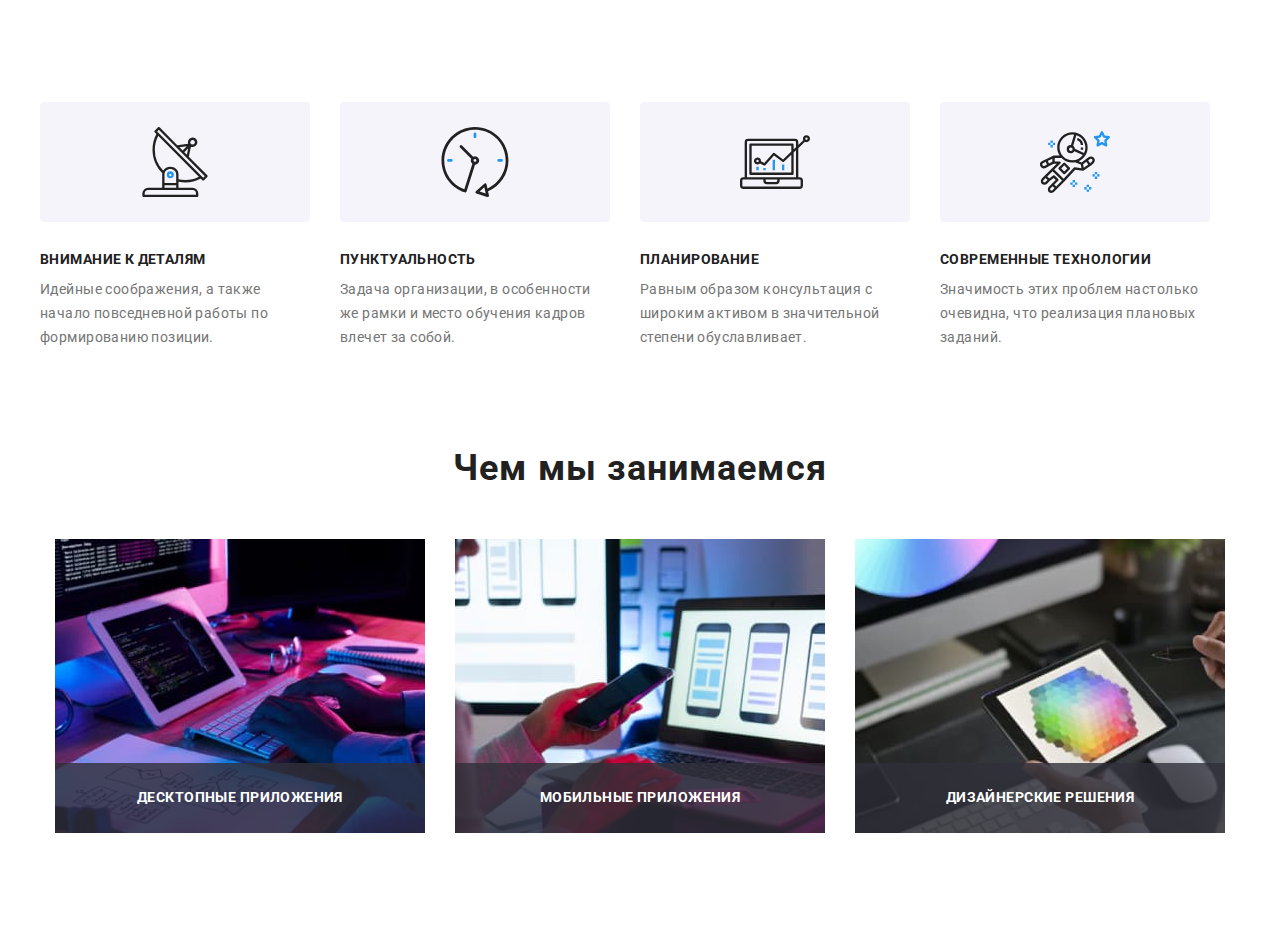
==== index.html @ d14a1326 "Section Products done" ====
<!DOCTYPE html>
<html lang="ru">
  <head>
    <meta charset="UTF-8" />
    <meta http-equiv="X-UA-Compatible" content="IE=edge" />
    <meta name="viewport" content="width=device-width, initial-scale=1.0" />
    <title>Студия</title>
    <link rel="preconnect" href="https://fonts.googleapis.com" />
    <link rel="preconnect" href="https://fonts.gstatic.com" crossorigin />
    <link
      href="https://fonts.googleapis.com/css2?family=Raleway:wght@700&family=Roboto:wght@400;500;700;900&display=swap"
      rel="stylesheet"
    />
    <link
      rel="stylesheet"
      href="https://cdnjs.cloudflare.com/ajax/libs/modern-normalize/1.1.0/modern-normalize.min.css"
      integrity="sha512-wpPYUAdjBVSE4KJnH1VR1HeZfpl1ub8YT/NKx4PuQ5NmX2tKuGu6U/JRp5y+Y8XG2tV+wKQpNHVUX03MfMFn9Q=="
      crossorigin="anonymous"
      referrerpolicy="no-referrer"
    />
    <link rel="stylesheet" href="./css/main.min.css" />
  </head>

  <body>
    <!-- Хедер -->

    <!-- <header class="header">
      <div class="header__container container">
        <a class="header__logo logo logo--black" href="./index.html" lang="en"
          ><span class="logo__span">Web</span>Studio</a
        >
        <nav class="nav">
          <ul class="nav__list">
            <li class="nav__item">
              <a class="nav__link nav__link--current" href="./index.html">Студия</a>
            </li>
            <li class="nav__item">
              <a class="nav__link" href="./portfolio.html">Портфолио</a>
            </li>
            <li class="nav__item">
              <a class="nav__link" href="">Контакты</a>
            </li>
          </ul>
        </nav>
        <ul class="header__contacts contacts">
          <li class="contacts__item">
            <a class="contacts__link" href="mailto:info@devstudio.com">
              <svg class="contacts__icon" width="16px" height="12px">
                <use href="./images/symbol-defs.svg#icon-envelope"></use>
              </svg>
              info@devstudio.com
            </a>
          </li>
          <li class="contacts__item">
            <a class="contacts__link" href="tel:+380961111111">
              <svg class="contacts__icon" width="10px" height="16px">
                <use href="./images/symbol-defs.svg#icon-smartphone"></use>
              </svg>
              +38 096 111 11 11
            </a>
          </li>
        </ul>
      </div>
    </header> -->

    <!-- Осноная часть страницы -->
    <main>
      <!-- Блок герой -->
      <!-- <section class="hero">
        <h1 class="hero__tittle">Эффективные решения для вашего бизнеса</h1>
        <button class="hero__button button" type="button" data-modal-open>Заказать услугу</button>
      </section> -->

      <!-- Блок особенности -->
      <section class="features">
        <ul class="features__container container">
          <li class="features__card">
            <div class="features__logo">
              <svg class="futures__icon" width="70px" height="70px">
                <use href="./images/symbol-defs.svg#icon-antenna"></use>
              </svg>
            </div>
            <h3 class="features__name">Внимание к деталям</h3>
            <p class="features__text">
              Идейные соображения, а также начало повседневной работы по формированию позиции.
            </p>
          </li>
          <li class="features__card">
            <div class="features__logo">
              <svg width="70px" height="70px">
                <use href="./images/symbol-defs.svg#icon-clock"></use>
              </svg>
            </div>
            <h3 class="features__name">Пунктуальность</h3>
            <p class="features__text">
              Задача организации, в особенности же рамки и место обучения кадров влечет за собой.
            </p>
          </li>
          <li class="features__card">
            <div class="features__logo">
              <svg width="70px" height="70px">
                <use href="./images/symbol-defs.svg#icon-diagram"></use>
              </svg>
            </div>
            <h3 class="features__name">Планирование</h3>
            <p class="features__text">
              Равным образом консультация с широким активом в значительной степени обуславливает.
            </p>
          </li>
          <li class="features__card">
            <div class="features__logo">
              <svg width="70px" height="70px">
                <use href="./images/symbol-defs.svg#icon-astronaut"></use>
              </svg>
            </div>
            <h3 class="features__name">Современные технологии</h3>
            <p class="features__text">
              Значимость этих проблем настолько очевидна, что реализация плановых заданий.
            </p>
          </li>
        </ul>
      </section>

      <!-- Блок Чем мы занимаемся-->
      <section class="products">
        <div class="container">
          <h2 class="products__tittle tittle">Чем мы занимаемся</h2>
          <ul class="products__cardSet cardSet">
            <li class="products__item">
              <a class="products__link" href="">
                <picture>
                  <source
                    srcset="
                      ./images/./studio/products/products-1.jpg     1x,
                      ./images/./studio/products/products-1@2x.jpeg 2x
                    "
                    sizes="img/jpeg"
                  />
                  <source
                    srcset="
                      ./images/./studio/products/products-1.webp    1x,
                      ./images/./studio/products/products-1@2x.webp 2x
                    "
                    sizes="img/webp"
                  />
                  <img
                    class="products__img"
                    src="./images/./studio/products/products-1.jpg"
                    alt="Человек набирает текст на клавиатуре"
                    width="370"
                    height="294"
                  />
                </picture>
              </a>
              <div class="products__thumb">
                <p class="products__discription">Десктопные приложения</p>
              </div>
            </li>
            <li class="products__item">
              <a class="products__link" href="">
                <picture>
                  <source
                    srcset="
                      ./images/./studio/products/products-2.jpg     1x,
                      ./images/./studio/products/products-2@2x.jpeg 2x
                    "
                    sizes="img/jpeg"
                  />
                  <source
                    srcset="
                      ./images/./studio/products/products-2.webp    1x,
                      ./images/./studio/products/products-2@2x.webp 2x
                    "
                    sizes="img/webp"
                  />
                  <img
                    class="products__img"
                    src="./images/./studio/products/products-2.jpg"
                    alt="Человек сравнивает свой телефон с изображением на ноутбуке"
                    width="370"
                    height="294"
                  />
                </picture>
              </a>
              <div class="products__thumb">
                <p class="products__discription">Мобильные приложения</p>
              </div>
            </li>
            <li class="products__item">
              <a class="products__link" href="">
                <picture>
                  <source
                    srcset="
                      ./images/./studio/products/products-3.jpg     1x,
                      ./images/./studio/products/products-3@2x.jpeg 2x
                    "
                    sizes="img/jpeg"
                  />
                  <source
                    srcset="
                      ./images/./studio/products/products-3.webp    1x,
                      ./images/./studio/products/products-3@2x.webp 2x
                    "
                    sizes="img/webp"
                  />
                  <img
                    class="products__img"
                    src="./images/./studio/products/products-3.jpg"
                    alt="Человек рисует на планшете"
                    width="370"
                    height="294"
                  />
                </picture>
              </a>
              <div class="products__thumb">
                <p class="products__discription">Дизайнерские решения</p>
              </div>
            </li>
          </ul>
        </div>
      </section>

      <!-- Блок Наша команда -->
      <!-- <section class="team">
        <div class="container">
          <h2 class="team__tittle tittle">Наша команда</h2>
          <ul class="team__cardSet cardSet">
            <li class="team__card">
              <img
                class="team__img"
                src="./images/./studio/our-team/our-team-1.jpg"
                alt="Мужчина в очках и бордовой рубашке"
                width="270"
                height="260"
              />
              <h3 class="team__name">Игорь Демьяненко</h3>
              <p class="team__position" lang="en">Product Designer</p>
              <ul class="team__socialMedia socialMedia">
                <li class="socialMedia__item">
                  <a
                    class="socialMedia__link socialMedia__link--white"
                    href=""
                    target="_blank"
                    rel="noopener noreferrer"
                    aria-label="inatgram"
                  >
                    <svg class="socialMedia__icon" width="20px" height="20px">
                      <use href="./images/symbol-defs.svg#icon-instagram"></use>
                    </svg>
                  </a>
                </li>
                <li>
                  <a
                    class="socialMedia__link socialMedia__link--white"
                    href=""
                    target="_blank"
                    rel="noopener noreferrer"
                    aria-label="twitter"
                  >
                    <svg class="socialMedia__icon" width="20px" height="20px">
                      <use href="./images/symbol-defs.svg#icon-twitter"></use>
                    </svg>
                  </a>
                </li>
                <li>
                  <a
                    class="socialMedia__link socialMedia__link--white"
                    href=""
                    target="_blank"
                    rel="noopener noreferrer"
                    aria-label="facebook"
                  >
                    <svg class="socialMedia__icon" width="20px" height="20px">
                      <use href="./images/symbol-defs.svg#icon-facebook"></use>
                    </svg>
                  </a>
                </li>
                <li>
                  <a
                    class="socialMedia__link socialMedia__link--white"
                    href=""
                    target="_blank"
                    rel="noopener noreferrer"
                    aria-label="linkedin"
                  >
                    <svg class="socialMedia__icon" width="20px" height="20px">
                      <use href="./images/symbol-defs.svg#icon-linkedin"></use>
                    </svg>
                  </a>
                </li>
              </ul>
            </li>
            <li class="team__card">
              <img
                class="team__img"
                src="./images/./studio/our-team/our-team-2.jpg"
                alt="Девушка в очках и черном пиджаке"
                width="270"
                height="260"
              />
              <h3 class="team__name">Ольга Репина</h3>
              <p class="team__position" lang="en">Frontend Developer</p>
              <ul class="team__socialMedia socialMedia">
                <li>
                  <a
                    class="socialMedia__link socialMedia__link--white"
                    href=""
                    target="_blank"
                    rel="noopener noreferrer"
                    aria-label="inatgram"
                  >
                    <svg class="socialMedia__icon" width="20px" height="20px">
                      <use href="./images/symbol-defs.svg#icon-instagram"></use>
                    </svg>
                  </a>
                </li>
                <li>
                  <a
                    class="socialMedia__link socialMedia__link--white"
                    href=""
                    target="_blank"
                    rel="noopener noreferrer"
                    aria-label="twitter"
                  >
                    <svg class="socialMedia__icon" width="20px" height="20px">
                      <use href="./images/symbol-defs.svg#icon-twitter"></use>
                    </svg>
                  </a>
                </li>
                <li>
                  <a
                    class="socialMedia__link socialMedia__link--white"
                    href=""
                    target="_blank"
                    rel="noopener noreferrer"
                    aria-label="facebook"
                  >
                    <svg class="socialMedia__icon" width="20px" height="20px">
                      <use href="./images/symbol-defs.svg#icon-facebook"></use>
                    </svg>
                  </a>
                </li>
                <li>
                  <a
                    class="socialMedia__link socialMedia__link--white"
                    href=""
                    target="_blank"
                    rel="noopener noreferrer"
                    aria-label="linkedin"
                  >
                    <svg class="socialMedia__icon" width="20px" height="20px">
                      <use href="./images/symbol-defs.svg#icon-linkedin"></use>
                    </svg>
                  </a>
                </li>
              </ul>
            </li>
            <li class="team__card">
              <img
                class="team__img"
                src="./images/./studio/our-team/our-team-3.jpg"
                alt="Мужчина в голубой рубашке"
                width="270"
                height="260"
              />
              <h3 class="team__name">Николай Тарасов</h3>
              <p class="team__position" lang="en">Marketing</p>
              <ul class="team__socialMedia socialMedia">
                <li>
                  <a
                    class="socialMedia__link socialMedia__link--white"
                    href=""
                    target="_blank"
                    rel="noopener noreferrer"
                    aria-label="inatgram"
                  >
                    <svg class="socialMedia__icon" width="20px" height="20px">
                      <use href="./images/symbol-defs.svg#icon-instagram"></use>
                    </svg>
                  </a>
                </li>
                <li>
                  <a
                    class="socialMedia__link socialMedia__link--white"
                    href=""
                    target="_blank"
                    rel="noopener noreferrer"
                    aria-label="twitter"
                  >
                    <svg class="socialMedia__icon" width="20px" height="20px">
                      <use href="./images/symbol-defs.svg#icon-twitter"></use>
                    </svg>
                  </a>
                </li>
                <li>
                  <a
                    class="socialMedia__link socialMedia__link--white"
                    href=""
                    target="_blank"
                    rel="noopener noreferrer"
                    aria-label="facebook"
                  >
                    <svg class="socialMedia__icon" width="20px" height="20px">
                      <use href="./images/symbol-defs.svg#icon-facebook"></use>
                    </svg>
                  </a>
                </li>
                <li>
                  <a
                    class="socialMedia__link socialMedia__link--white"
                    href=""
                    target="_blank"
                    rel="noopener noreferrer"
                    aria-label="linkedin"
                  >
                    <svg class="socialMedia__icon" width="20px" height="20px">
                      <use href="./images/symbol-defs.svg#icon-linkedin"></use>
                    </svg>
                  </a>
                </li>
              </ul>
            </li>
            <li class="team__card">
              <img
                class="team__img"
                src="./images/./studio/our-team/our-team-4.jpg"
                alt="Мужчина в очках и чёрной футболке"
                width="270"
                height="260"
              />
              <h3 class="team__name">Михаил Ермаков</h3>
              <p class="team__position" lang="en">UI Designer</p>
              <ul class="team__socialMedia socialMedia">
                <li>
                  <a
                    class="socialMedia__link socialMedia__link--white"
                    href=""
                    target="_blank"
                    rel="noopener noreferrer"
                    aria-label="inatgram"
                  >
                    <svg class="socialMedia__icon" width="20px" height="20px">
                      <use href="./images/symbol-defs.svg#icon-instagram"></use>
                    </svg>
                  </a>
                </li>
                <li>
                  <a
                    class="socialMedia__link socialMedia__link--white"
                    href=""
                    target="_blank"
                    rel="noopener noreferrer"
                    aria-label="twitter"
                  >
                    <svg class="socialMedia__icon" width="20px" height="20px">
                      <use href="./images/symbol-defs.svg#icon-twitter"></use>
                    </svg>
                  </a>
                </li>
                <li>
                  <a
                    class="socialMedia__link socialMedia__link--white"
                    href=""
                    target="_blank"
                    rel="noopener noreferrer"
                    aria-label="facebook"
                  >
                    <svg class="socialMedia__icon" width="20px" height="20px">
                      <use href="./images/symbol-defs.svg#icon-facebook"></use>
                    </svg>
                  </a>
                </li>
                <li>
                  <a
                    class="socialMedia__link socialMedia__link--white"
                    href=""
                    target="_blank"
                    rel="noopener noreferrer"
                    aria-label="linkedin"
                  >
                    <svg class="socialMedia__icon" width="20px" height="20px">
                      <use href="./images/symbol-defs.svg#icon-linkedin"></use>
                    </svg>
                  </a>
                </li>
              </ul>
            </li>
          </ul>
        </div>
      </section> -->

      <!--Блок Клиенты -->

      <!-- <section class="clients">
        <div class="container">
          <h2 class="clients__tittle tittle">Постоянные клиенты</h2>
          <ul class="clients__cardSet cardSet">
            <li class="clients__item">
              <a
                class="clients__link"
                href=""
                target="_blank"
                rel="noopener noreferrer"
                aria-label="Ya & go company"
              >
                <svg class="clients__icon" width="106px" height="60px">
                  <use href="./images/symbol-defs.svg#icon-client-1"></use>
                </svg>
              </a>
            </li>
            <li>
              <a
                class="clients__link"
                href=""
                target="_blank"
                rel="noopener noreferrer"
                aria-label="Taoline here company"
              >
                <svg class="clients__icon" width="106px" height="60px">
                  <use href="./images/symbol-defs.svg#icon-client-2"></use>
                </svg>
              </a>
            </li>
            <li>
              <a
                class="clients__link"
                href=""
                target="_blank"
                rel="noopener noreferrer"
                aria-label="Company"
              >
                <svg class="clients__icon" width="106px" height="60px">
                  <use href="./images/symbol-defs.svg#icon-client-3"></use>
                </svg>
              </a>
            </li>
            <li>
              <a
                class="clients__link"
                href=""
                target="_blank"
                rel="noopener noreferrer"
                aria-label="Foster Peters company"
              >
                <svg class="clients__icon" width="106px" height="60px">
                  <use href="./images/symbol-defs.svg#icon-client-4"></use>
                </svg>
              </a>
            </li>
            <li>
              <a
                class="clients__link"
                href=""
                target="_blank"
                rel="noopener noreferrer"
                aria-label="Brand"
              >
                <svg class="clients__icon" width="106px" height="60px">
                  <use href="./images/symbol-defs.svg#icon-client-5"></use>
                </svg>
              </a>
            </li>
            <li>
              <a
                class="clients__link"
                href=""
                target="_blank"
                rel="noopener noreferrer"
                aria-label="Tag line company"
              >
                <svg class="clients__icon" width="106px" height="60px">
                  <use href="./images/symbol-defs.svg#icon-client-6"></use>
                </svg>
              </a>
            </li>
          </ul>
        </div>
      </section> -->
    </main>

    <!-- Футер -->
    <!-- <footer class="footer">
      <div class="footer__container container">
        <div class="footer__main">
          <a class="footer__logo logo logo--white" href="./index.html" lang="en"
            ><span class="logo__span">Web</span>Studio</a
          >
          <address class="footer__address">г. Киев, пр-т Леси Украинки, 26</address>
          <ul class="footer__list">
            <li class="footer__item">
              <a class="footer__contact" href="mailto:info@devstudio.com">info@devstudio.com</a>
            </li>
            <li class="footer__item">
              <a class="footer__contact" href="tel:+380961111111">+38 096 111 11 11</a>
            </li>
          </ul>
        </div>
        <div class="connect">
          <strong class="connect__tittle">присоединяйтесь</strong>
          <ul class="connect__socialMedia socialMedia">
            <li class="socialMedia__item">
              <a
                class="socialMedia__link socialMedia__link--dark"
                href=""
                target="_blank"
                rel="noopener noreferrer"
                aria-label="inatgram"
              >
                <svg class="socialMedia__icon" width="20px" height="20px">
                  <use href="./images/symbol-defs.svg#icon-instagram"></use>
                </svg>
              </a>
            </li>
            <li class="socialMedia__item">
              <a
                class="socialMedia__link socialMedia__link--dark"
                href=""
                target="_blank"
                rel="noopener noreferrer"
                aria-label="twitter"
              >
                <svg class="socialMedia__icon" width="20px" height="20px">
                  <use href="./images/symbol-defs.svg#icon-twitter"></use>
                </svg>
              </a>
            </li>
            <li class="socialMedia__item">
              <a
                class="socialMedia__link socialMedia__link--dark"
                href=""
                target="_blank"
                rel="noopener noreferrer"
                aria-label="facebook"
              >
                <svg class="socialMedia__icon" width="20px" height="20px">
                  <use href="./images/symbol-defs.svg#icon-facebook"></use>
                </svg>
              </a>
            </li>
            <li class="socialMedia__item">
              <a
                class="socialMedia__link socialMedia__link--dark"
                href=""
                target="_blank"
                rel="noopener noreferrer"
                aria-label="linkedin"
              >
                <svg class="socialMedia__icon" width="20px" height="20px">
                  <use href="./images/symbol-defs.svg#icon-linkedin"></use>
                </svg>
              </a>
            </li>
          </ul>
        </div>
        <div class="subscribe">
          <strong class="subscribe__tittle">Подпишитесь на рассылку</strong>
          <form class="subscribe__form" name="subscribe">
            <label class="subscribe__label">
              <input
                class="subscribe__field"
                type="email"
                name="email"
                placeholder="E-mail"
                autocomplete="on"
              />
            </label>
            <button class="subscribe__button button" type="submit">
              <span class="subscribe__text">Подписаться</span>
              <svg class="subscribe__icon" width="24" height="24">
                <use href="./images/symbol-defs.svg#icon-send"></use>
              </svg>
            </button>
          </form>
        </div>
      </div>
    </footer> -->

    <!-- Модальное окно -->

    <div class="backdrop backdrop--is-hidden" data-modal>
      <div class="backdrop__modal modal">
        <button class="modal__buttonClose" data-modal-close>
          <svg class="modal__icon" width="18px" height="18px">
            <use href="./images/symbol-defs.svg#icon-close"></use>
          </svg>
        </button>

        <strong class="modal__tittle">Оставьте свои данные, мы вам перезвоним</strong>
        <form class="modal__form form">
          <label class="form__label">
            <span class="form__name">Имя</span>
            <input class="form__field" type="text" name="user-name" />
            <svg class="form__icon" width="18" height="18">
              <use href="./images/symbol-defs.svg#icon-user-name"></use>
            </svg>
          </label>
          <label class="form__label">
            <span class="form__name">Телефон</span>
            <input class="form__field" type="tel" name="user-tel" />
            <svg class="form__icon" width="18" height="18">
              <use href="./images/symbol-defs.svg#icon-user-tel"></use>
            </svg>
          </label>
          <label class="form__label">
            <span class="form__name">Почта</span>
            <input class="form__field" type="email" name="user-email" />
            <svg class="form__icon" width="18" height="18">
              <use href="./images/symbol-defs.svg#icon-user-email"></use>
            </svg>
          </label>
          <label class="form__label">
            <span class="form__name">Комментарий</span>
            <textarea class="form__textarea" name="comments" placeholder="Введите текст"></textarea>
          </label>
          <label class="form__checkbox checkbox">
            <input class="checkbox__field" type="checkbox" name="terms-agreement" required />
            <span class="checkbox__custom">
              <svg class="checkbox__icon" width="11" height="11">
                <use href="./images/symbol-defs.svg#icon-checkbox"></use>
              </svg>
            </span>
            <span class="checkbox__name"
              >Соглашаюсь с рассылкой и принимаю
              <a class="checkbox__terms" href="">Условия договора</a>
            </span>
          </label>
          <button class="button button__submit" type="submit">Отправить</button>
        </form>
      </div>
    </div>

    <script src="./js/modal.js"></script>
  </body>
</html>
---- css/main.min.css ----
:root{--main-color: #212121;--text-color: #757575;--additional-color: #ffffff;--hoover-color: #2196f3;--hoover-color-main-button: #188ce8;--border-coloor: #ececec;--icon-color: #afb1b8;--main-background-color: #ffffff;--footer-background-color: #2f303a;--additional-background-color: #f5f4fa;--hero-background-color: #c4c4c4}body{font-family:roboto,sans-serif;font-style:normal;font-weight:700;color:var(--main-color);background-color:var(--main-background-color)}h1,h2,h3,p,ul,a,span,button{padding:0;margin:0;list-style-type:none}img{display:block;max-width:100%;height:auto}.container{width:100%;padding:0 15px;margin-left:auto;margin-right:auto}@media screen and (min-width: 480px){.container{max-width:480px}}@media screen and (min-width: 768px){.container{max-width:768px}}@media screen and (min-width: 1200px){.container{max-width:1200px}}.logo{font-family:Raleway;font-size:26px;line-height:1.19;letter-spacing:.03em;text-decoration:none}.logo__span{color:var(--hoover-color)}.logo--black{color:var(--main-color)}.logo--white{color:var(--additional-color)}.button{display:-webkit-box;display:-ms-flexbox;display:flex;-webkit-box-align:center;-ms-flex-align:center;align-items:center;-webkit-box-pack:center;-ms-flex-pack:center;justify-content:center;width:200px;height:50px;font-family:roboto,sans-serif;font-style:normal;font-weight:700;font-size:16px;line-height:1.88;letter-spacing:.06em;color:var(--additional-color);background-color:var(--hoover-color);border:0;border-radius:4px;cursor:pointer;-webkit-transition:background-color 250ms cubic-bezier(0.4, 0, 0.2, 1);transition:background-color 250ms cubic-bezier(0.4, 0, 0.2, 1)}.button:hover,.button:focus{background-color:var(--hoover-color-main-button)}.tittle{font-size:36px;line-height:1.17;letter-spacing:.03em;text-align:center}.cardSet{display:-webkit-box;display:-ms-flexbox;display:flex;-webkit-box-align:center;-ms-flex-align:center;align-items:center;-webkit-box-pack:center;-ms-flex-pack:center;justify-content:center;gap:30px}.socialMedia{display:-webkit-box;display:-ms-flexbox;display:flex;-webkit-box-align:center;-ms-flex-align:center;align-items:center;-webkit-box-pack:center;-ms-flex-pack:center;justify-content:center;gap:10px}.socialMedia__link{display:-webkit-box;display:-ms-flexbox;display:flex;-webkit-box-align:center;-ms-flex-align:center;align-items:center;-webkit-box-pack:center;-ms-flex-pack:center;justify-content:center;width:44px;height:44px;border-radius:50%;outline:rgba(0,0,0,0);outline:rgba(0,0,0,0);cursor:pointer;-webkit-transition:color 250ms cubic-bezier(0.4, 0, 0.2, 1),background-color 250ms cubic-bezier(0.4, 0, 0.2, 1);transition:color 250ms cubic-bezier(0.4, 0, 0.2, 1),background-color 250ms cubic-bezier(0.4, 0, 0.2, 1)}.socialMedia__icon{fill:currentColor}.socialMedia__link--white{color:var(--icon-color);background-color:var(--main-background-color)}.socialMedia__link--dark{color:var(--additional-color);background-color:rgba(255,255,255,.1)}.socialMedia__link:hover,.socialMedia__link:focus{color:var(--additional-color);background-color:var(--hoover-color)}.header{padding-top:24px;padding-bottom:25px;border-bottom:1px solid #ececec}.header__container{display:-webkit-box;display:-ms-flexbox;display:flex;-webkit-box-align:center;-ms-flex-align:center;align-items:center}.header__logo{margin-right:93px}.nav__list{display:-webkit-box;display:-ms-flexbox;display:flex;-webkit-box-align:center;-ms-flex-align:center;align-items:center;gap:50px;margin-right:305px;font-weight:500;font-size:14px}.nav__item{display:block;position:relative}.nav__link{padding:20px 0;line-height:1.14;letter-spacing:.02em;text-decoration:none;color:var(--main-color);-webkit-transition:color 250ms cubic-bezier(0.4, 0, 0.2, 1);transition:color 250ms cubic-bezier(0.4, 0, 0.2, 1)}.nav__link:hover,.nav__link:focus{color:var(--hoover-color)}.nav__link--current{padding-bottom:33px;color:var(--hoover-color)}.nav__link--current::after{content:"";display:block;width:100%;height:4px;background:var(--hoover-color);border-radius:2px;position:absolute;bottom:-33px}.header__contacts{display:-webkit-box;display:-ms-flexbox;display:flex;-webkit-box-align:center;-ms-flex-align:center;align-items:center;gap:30px}.contacts__link{display:-webkit-box;display:-ms-flexbox;display:flex;-webkit-box-align:center;-ms-flex-align:center;align-items:center;font-weight:500;font-size:14px;line-height:1.14;letter-spacing:.02em;text-decoration:none;color:var(--text-color);-webkit-transition:color 250ms cubic-bezier(0.4, 0, 0.2, 1);transition:color 250ms cubic-bezier(0.4, 0, 0.2, 1)}.contacts__link:hover,.contacts__link:focus{color:var(--hoover-color)}.contacts__icon{margin-right:10px;fill:currentColor}.hero{padding:200px 0;text-align:center;background-color:var(--hero-background-color);background-image:-webkit-gradient(linear, left top, left bottom, from(rgba(47, 48, 58, 0.4)), to(rgba(47, 48, 58, 0.4))),url(../images/studio/hero/hero.jpg);background-image:linear-gradient(rgba(47, 48, 58, 0.4), rgba(47, 48, 58, 0.4)),url(../images/studio/hero/hero.jpg);background-position:center;background-repeat:no-repeat}.hero__tittle{margin:auto;margin-bottom:30px;width:696px;font-weight:900;font-size:44px;line-height:1.36;letter-spacing:.06em;text-transform:uppercase;color:var(--additional-color)}.hero__button{margin:auto}.features{padding:60px 0}@media screen and (min-width: 1200px){.features{padding:94px 0}}@media screen and (min-width: 768px){.features__container{display:-webkit-box;display:-ms-flexbox;display:flex;gap:30px;-ms-flex-wrap:wrap;flex-wrap:wrap}}.features__card{width:100%;min-height:226px}@media screen and (min-width: 768px){.features__card{width:354px;min-height:251px}}@media screen and (min-width: 1200px){.features__card{width:270px}}@media screen and (max-width: 767px){.features__card:not(:last-child){margin-bottom:30px}}.features__logo{display:-webkit-box;display:-ms-flexbox;display:flex;-webkit-box-align:center;-ms-flex-align:center;align-items:center;-webkit-box-pack:center;-ms-flex-pack:center;justify-content:center;width:100%;height:120px;margin-bottom:30px;border-radius:4px;background-color:var(--additional-background-color)}.features__name{margin-bottom:10px;font-size:14px;line-height:1.14;letter-spacing:.03em;text-transform:uppercase}@media screen and (max-width: 767px){.features__name{text-align:center}}.features__text{font-weight:400;font-size:14px;line-height:1.71;letter-spacing:.03em;color:var(--text-color)}.products{padding-bottom:94px}.products__tittle{margin-bottom:50px}.products__cardSet{position:relative}.products__thumb{display:-webkit-box;display:-ms-flexbox;display:flex;-webkit-box-align:center;-ms-flex-align:center;align-items:center;-webkit-box-pack:center;-ms-flex-pack:center;justify-content:center;width:370px;height:70px;background:rgba(47,48,58,.8);position:absolute;bottom:0}.products__discription{font-size:14px;line-height:1.14;text-align:center;letter-spacing:.03em;text-transform:uppercase;color:var(--additional-color)}@media screen and (max-width: 1199px){.products{display:none}}.team{padding:94px 0;background-color:var(--additional-background-color)}.team__tittle{margin-bottom:50px}.team__card{padding-bottom:30px;background:var(--main-background-color);-webkit-box-shadow:0px 1px 3px rgba(0,0,0,.12),0px 1px 1px rgba(0,0,0,.14),0px 2px 1px rgba(0,0,0,.2);box-shadow:0px 1px 3px rgba(0,0,0,.12),0px 1px 1px rgba(0,0,0,.14),0px 2px 1px rgba(0,0,0,.2);border-radius:0px 0px 4px 4px}.team__img{margin-bottom:30px}.team__name{margin-bottom:10px;font-weight:500;font-size:16px;line-height:1.19;letter-spacing:.03em;text-align:center}.team__position{margin-bottom:16px;font-weight:400;font-size:16px;line-height:1.19;letter-spacing:.03em;color:var(--text-color);text-align:center}.clients{padding:94px 0}.clients__tittle{margin-bottom:50px}.clients__icon{fill:currentColor}.clients__link{display:-webkit-box;display:-ms-flexbox;display:flex;-webkit-box-align:center;-ms-flex-align:center;align-items:center;-webkit-box-pack:center;-ms-flex-pack:center;justify-content:center;width:170px;height:92px;border:1px solid var(--icon-color);border-radius:4px;color:var(--icon-color);cursor:pointer;-webkit-transition:color 250ms cubic-bezier(0.4, 0, 0.2, 1),border 250ms cubic-bezier(0.4, 0, 0.2, 1);transition:color 250ms cubic-bezier(0.4, 0, 0.2, 1),border 250ms cubic-bezier(0.4, 0, 0.2, 1)}.clients__link:hover,.clients__link:focus{color:var(--hoover-color);border:1px solid var(--hoover-color)}.portfolio{padding:94px 0}.portfolio__menu{display:-webkit-box;display:-ms-flexbox;display:flex;-webkit-box-align:center;-ms-flex-align:center;align-items:center;-webkit-box-pack:center;-ms-flex-pack:center;justify-content:center;gap:8px;margin-bottom:50px}.menu__button{padding:6px 22px;font-family:roboto,sans-serif;font-style:normal;font-weight:500;font-size:16px;line-height:1.62;letter-spacing:.03em;color:var(--main-color);background-color:var(--additional-background-color);border:0 solid rgba(0,0,0,0);border-radius:4px;cursor:pointer;-webkit-transition:color 250ms cubic-bezier(0.4, 0, 0.2, 1),background-color 250ms cubic-bezier(0.4, 0, 0.2, 1),-webkit-box-shadow 250ms cubic-bezier(0.4, 0, 0.2, 1);transition:color 250ms cubic-bezier(0.4, 0, 0.2, 1),background-color 250ms cubic-bezier(0.4, 0, 0.2, 1),-webkit-box-shadow 250ms cubic-bezier(0.4, 0, 0.2, 1);transition:color 250ms cubic-bezier(0.4, 0, 0.2, 1),background-color 250ms cubic-bezier(0.4, 0, 0.2, 1),box-shadow 250ms cubic-bezier(0.4, 0, 0.2, 1);transition:color 250ms cubic-bezier(0.4, 0, 0.2, 1),background-color 250ms cubic-bezier(0.4, 0, 0.2, 1),box-shadow 250ms cubic-bezier(0.4, 0, 0.2, 1),-webkit-box-shadow 250ms cubic-bezier(0.4, 0, 0.2, 1)}.menu__button--current,.menu__button:hover,.menu__button:focus{color:var(--additional-color);background-color:var(--hoover-color);-webkit-box-shadow:0px 3px 1px rgba(0,0,0,.1),0px 1px 2px rgba(0,0,0,.08),0px 2px 2px rgba(0,0,0,.12);box-shadow:0px 3px 1px rgba(0,0,0,.1),0px 1px 2px rgba(0,0,0,.08),0px 2px 2px rgba(0,0,0,.12)}.portfolio__cardSet{-ms-flex-wrap:wrap;flex-wrap:wrap}.card{background:var(--main-background-color);cursor:pointer;-webkit-transition:-webkit-box-shadow 250ms cubic-bezier(0.4, 0, 0.2, 1);transition:-webkit-box-shadow 250ms cubic-bezier(0.4, 0, 0.2, 1);transition:box-shadow 250ms cubic-bezier(0.4, 0, 0.2, 1);transition:box-shadow 250ms cubic-bezier(0.4, 0, 0.2, 1), -webkit-box-shadow 250ms cubic-bezier(0.4, 0, 0.2, 1);position:relative}.card__imgWrapper{position:relative;overflow:hidden}.card__discription{padding:20px 24px;border:1px solid #eee;border-top:none}.card__tittle{margin-bottom:4px;font-size:18px;line-height:2;letter-spacing:.06em}.card__text{font-weight:400;font-size:16px;line-height:1.88;letter-spacing:.03em;color:var(--text-color)}.card:hover,.card:focus{-webkit-box-shadow:0px 1px 1px rgba(0,0,0,.12),0px 4px 4px rgba(0,0,0,.06),1px 4px 6px rgba(0,0,0,.16);box-shadow:0px 1px 1px rgba(0,0,0,.12),0px 4px 4px rgba(0,0,0,.06),1px 4px 6px rgba(0,0,0,.16)}.overlay{display:-webkit-box;display:-ms-flexbox;display:flex;-webkit-box-pack:center;-ms-flex-pack:center;justify-content:center;-webkit-box-align:center;-ms-flex-align:center;align-items:center;width:370px;height:294px;background-color:var(--hoover-color);position:absolute;top:100%;-webkit-transition:-webkit-transform 250ms cubic-bezier(0.4, 0, 0.2, 1);transition:-webkit-transform 250ms cubic-bezier(0.4, 0, 0.2, 1);transition:transform 250ms cubic-bezier(0.4, 0, 0.2, 1);transition:transform 250ms cubic-bezier(0.4, 0, 0.2, 1), -webkit-transform 250ms cubic-bezier(0.4, 0, 0.2, 1)}.overlay__text{display:block;padding:63px 24px;font-weight:400;font-size:18px;line-height:1.56;letter-spacing:.03em;color:var(--additional-color)}.card:hover .overlay{-webkit-transform:translateY(-100%);transform:translateY(-100%);overflow:visible}.footer{padding:60px 0;background-color:var(--footer-background-color)}.footer .container{display:-webkit-box;display:-ms-flexbox;display:flex;-webkit-box-align:baseline;-ms-flex-align:baseline;align-items:baseline}.footer__main{margin-right:70px}.footer__logo{display:inline-block;margin-bottom:20px}.footer__address{width:231px;margin-bottom:9px;font-weight:400;font-style:normal;font-size:14px;line-height:1.71;letter-spacing:.03em;color:var(--additional-color)}.footer__item:not(:last-child){margin-bottom:9px}.footer__contact{font-weight:400;font-size:14px;line-height:1.71;letter-spacing:.03em;color:rgba(255,255,255,.6);text-decoration:none;-webkit-transition:color 250ms cubic-bezier(0.4, 0, 0.2, 1);transition:color 250ms cubic-bezier(0.4, 0, 0.2, 1)}.footer__contact:hover,.footer__contact:focus{color:var(--hoover-color)}.connect__tittle{display:inline-block;margin-bottom:20px;font-weight:700;font-size:14px;line-height:1.14;letter-spacing:.03em;text-transform:uppercase;color:var(--additional-color)}.connect__socialMedia{margin-right:93px}.subscribe__tittle{display:inline-block;margin-bottom:20px;font-weight:700;font-size:14px;line-height:1.14;letter-spacing:.03em;text-transform:uppercase;color:var(--additional-color)}.subscribe__form{display:-webkit-box;display:-ms-flexbox;display:flex;-webkit-box-align:center;-ms-flex-align:center;align-items:center;-webkit-box-pack:center;-ms-flex-pack:center;justify-content:center;gap:12px}.subscribe__field{width:358px;height:50px;padding:0 16px;color:var(--additional-color);background-color:rgba(0,0,0,0);outline:rgba(0,0,0,0);border:1px solid rgba(255,255,255,.3);-webkit-filter:drop-shadow(0px 4px 4px rgba(0, 0, 0, 0.15));filter:drop-shadow(0px 4px 4px rgba(0, 0, 0, 0.15));border-radius:4px}.subscribe__field:-webkit-autofill,.subscribe__field:-webkit-autofill:hover,.subscribe__field:-webkit-autofill:focus{border:1px solid green;-webkit-text-fill-color:var(--additional-color);-webkit-transition:background-color 5000s ease-in-out 0s;transition:background-color 5000s ease-in-out 0s}.subscribe__button{gap:10px}.backdrop{position:fixed;top:0;left:0;width:100%;height:100%;background-color:rgba(0,0,0,.2);opacity:1;-webkit-transition:opacity 250ms cubic-bezier(0.4, 0, 0.2, 1);transition:opacity 250ms cubic-bezier(0.4, 0, 0.2, 1)}.backdrop--is-hidden{opacity:0;pointer-events:none}.backdrop--is-hidden .backdrop__modal{-webkit-transform:translate(-50%, -50%) scale(0);transform:translate(-50%, -50%) scale(0)}.modal{position:absolute;position:relative;top:50%;left:50%;width:528px;height:581px;padding:40px;background:var(--main-background-color);-webkit-box-shadow:0px 1px 3px rgba(0,0,0,.12),0px 1px 1px rgba(0,0,0,.14),0px 2px 1px rgba(0,0,0,.2);box-shadow:0px 1px 3px rgba(0,0,0,.12),0px 1px 1px rgba(0,0,0,.14),0px 2px 1px rgba(0,0,0,.2);border-radius:4px;-webkit-transform:translate(-50%, -50%) scale(1);transform:translate(-50%, -50%) scale(1);-webkit-transition:translate 250ms cubic-bezier(0.4, 0, 0.2, 1);transition:translate 250ms cubic-bezier(0.4, 0, 0.2, 1)}.modal__buttonClose{display:-webkit-box;display:-ms-flexbox;display:flex;-webkit-box-align:center;-ms-flex-align:center;align-items:center;-webkit-box-pack:center;-ms-flex-pack:center;justify-content:center;position:absolute;top:8px;right:8px;width:30px;height:30px;color:var(--main-color);background-color:var(--main-background-color);border:1px solid rgba(0,0,0,.1);border-radius:50%;outline:rgba(0,0,0,0);cursor:pointer;-webkit-transition:color 250ms cubic-bezier(0.4, 0, 0.2, 1);transition:color 250ms cubic-bezier(0.4, 0, 0.2, 1)}.modal__buttonClose:hover,.modal__buttonClose:focus{color:var(--hoover-color)}.modal__icon{fill:currentColor}.modal__tittle{font-weight:700;font-size:20px;line-height:1.15;letter-spacing:.03em;color:var(--main-color)}.modal__form{margin-top:12px;display:-webkit-box;display:-ms-flexbox;display:flex;-webkit-box-orient:vertical;-webkit-box-direction:normal;-ms-flex-direction:column;flex-direction:column}.form__label{position:relative}.form__name{display:block;margin-bottom:4px;font-weight:400;font-size:12px;line-height:1.17;letter-spacing:.01em;color:var(--text-color)}.form__field{display:block;margin-bottom:10px;padding:0 42px;width:100%;height:40px;border:1px solid rgba(33,33,33,.2);border-radius:4px;outline:rgba(0,0,0,0)}.form__field:focus-within~.form__icon{fill:var(--hoover-color)}.form__icon{position:absolute;left:12px;bottom:11px;-webkit-transform:translateY(-50%);transform:translateY(-50%);fill:var(--main-color);-webkit-transition:fill 250ms cubic-bezier(0.4, 0, 0.2, 1);transition:fill 250ms cubic-bezier(0.4, 0, 0.2, 1)}.form__textarea{padding:12px 16px;margin-bottom:20px;width:448px;height:120px;border:1px solid rgba(33,33,33,.2);border-radius:4px;outline:rgba(0,0,0,0);resize:none}.form__textarea::-webkit-input-placeholder{font-weight:400;font-size:12px;line-height:1.17;letter-spacing:.01em;color:rgba(117,117,117,.5)}.form__textarea::-moz-placeholder{font-weight:400;font-size:12px;line-height:1.17;letter-spacing:.01em;color:rgba(117,117,117,.5)}.form__textarea:-ms-input-placeholder{font-weight:400;font-size:12px;line-height:1.17;letter-spacing:.01em;color:rgba(117,117,117,.5)}.form__textarea::-ms-input-placeholder{font-weight:400;font-size:12px;line-height:1.17;letter-spacing:.01em;color:rgba(117,117,117,.5)}.form__textarea::placeholder{font-weight:400;font-size:12px;line-height:1.17;letter-spacing:.01em;color:rgba(117,117,117,.5)}.form__field:focus-within,.form__textarea:focus-within{border-color:#2196f3}.form__checkbox{display:-webkit-inline-box;display:-ms-inline-flexbox;display:inline-flex;-webkit-box-align:baseline;-ms-flex-align:baseline;align-items:baseline;-webkit-box-pack:center;-ms-flex-pack:center;justify-content:center;margin-bottom:30px;padding-left:12px;padding-right:11px}.checkbox__field{position:absolute;width:1px;height:1px;margin:-1px;border:0;padding:0;white-space:nowrap;-webkit-clip-path:inset(100%);clip-path:inset(100%);clip:rect(0 0 0 0);overflow:hidden}.checkbox__field:focus-within+.checkbox__custom{border-color:var(--hoover-color)}.checkbox__field:checked+.checkbox__custom{border-color:var(--hoover-color);background-color:var(--hoover-color)}.checkbox__custom{display:-webkit-box;display:-ms-flexbox;display:flex;-webkit-box-align:center;-ms-flex-align:center;align-items:center;-webkit-box-pack:center;-ms-flex-pack:center;justify-content:center;margin-right:8px;width:16px;height:15px;border:1px solid #000;-webkit-box-shadow:0px 4px 4px rgba(0,0,0,.25);box-shadow:0px 4px 4px rgba(0,0,0,.25);border-radius:1px;background-color:var(--main-background-color);-webkit-transition-property:color;transition-property:color;-webkit-transition-property:border-color;transition-property:border-color;-webkit-transition-property:background-color;transition-property:background-color;-webkit-transition-duration:250ms;transition-duration:250ms;-webkit-transition-timing-function:cubic-bezier(0.4, 0, 0.2, 1);transition-timing-function:cubic-bezier(0.4, 0, 0.2, 1)}.checkbox__icon{fill:var(--additional-color)}.checkbox__name{font-weight:400;font-size:14px;line-height:1.7;letter-spacing:.03em;color:var(--text-color);-webkit-user-select:none;-moz-user-select:none;-ms-user-select:none;user-select:none}.checkbox__terms{color:var(--hoover-color)}.button__submit{margin:auto}.button__submit:hover,.button__submit:focus{background-color:var(--hoover-color-main-button)}/*# sourceMappingURL=main.min.css.map */
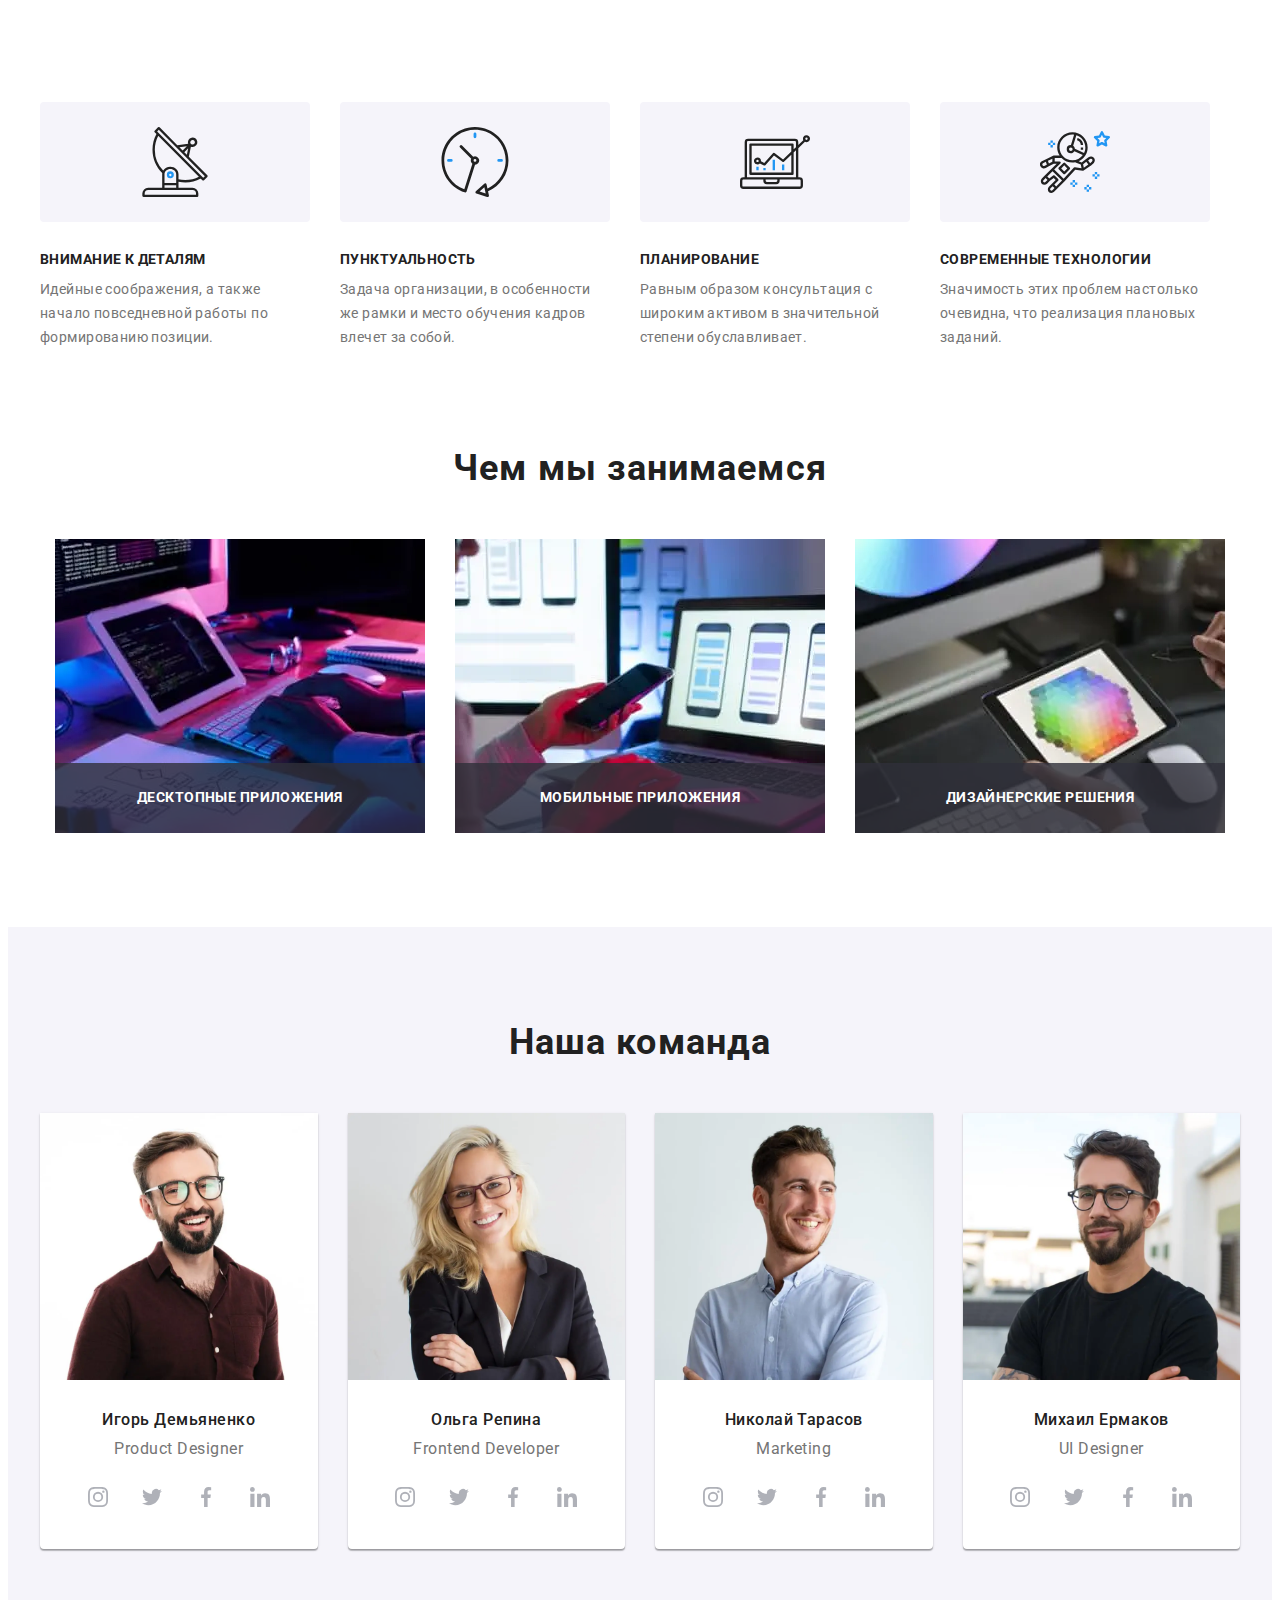
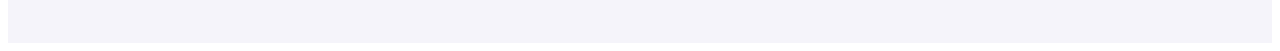
==== commit d9ba5623: "Put img in section Team" ====
--- a/index.html
+++ b/index.html
@@ -131,18 +131,19 @@
                 <picture>
                   <source
                     srcset="
+                      ./images/./studio/products/products-1.webp    1x,
+                      ./images/./studio/products/products-1@2x.webp 2x
+                    "
+                    sizes="img/webp"
+                  />
+                  <source
+                    srcset="
                       ./images/./studio/products/products-1.jpg     1x,
                       ./images/./studio/products/products-1@2x.jpeg 2x
                     "
                     sizes="img/jpeg"
                   />
-                  <source
-                    srcset="
-                      ./images/./studio/products/products-1.webp    1x,
-                      ./images/./studio/products/products-1@2x.webp 2x
-                    "
-                    sizes="img/webp"
-                  />
+
                   <img
                     class="products__img"
                     src="./images/./studio/products/products-1.jpg"
@@ -161,18 +162,19 @@
                 <picture>
                   <source
                     srcset="
+                      ./images/./studio/products/products-2.webp    1x,
+                      ./images/./studio/products/products-2@2x.webp 2x
+                    "
+                    sizes="img/webp"
+                  />
+                  <source
+                    srcset="
                       ./images/./studio/products/products-2.jpg     1x,
                       ./images/./studio/products/products-2@2x.jpeg 2x
                     "
                     sizes="img/jpeg"
                   />
-                  <source
-                    srcset="
-                      ./images/./studio/products/products-2.webp    1x,
-                      ./images/./studio/products/products-2@2x.webp 2x
-                    "
-                    sizes="img/webp"
-                  />
+
                   <img
                     class="products__img"
                     src="./images/./studio/products/products-2.jpg"
@@ -191,18 +193,19 @@
                 <picture>
                   <source
                     srcset="
+                      ./images/./studio/products/products-3.webp    1x,
+                      ./images/./studio/products/products-3@2x.webp 2x
+                    "
+                    sizes="img/webp"
+                  />
+                  <source
+                    srcset="
                       ./images/./studio/products/products-3.jpg     1x,
                       ./images/./studio/products/products-3@2x.jpeg 2x
                     "
                     sizes="img/jpeg"
                   />
-                  <source
-                    srcset="
-                      ./images/./studio/products/products-3.webp    1x,
-                      ./images/./studio/products/products-3@2x.webp 2x
-                    "
-                    sizes="img/webp"
-                  />
+
                   <img
                     class="products__img"
                     src="./images/./studio/products/products-3.jpg"
@@ -221,18 +224,68 @@
       </section>
 
       <!-- Блок Наша команда -->
-      <!-- <section class="team">
+      <section class="team">
         <div class="container">
           <h2 class="team__tittle tittle">Наша команда</h2>
           <ul class="team__cardSet cardSet">
             <li class="team__card">
-              <img
-                class="team__img"
-                src="./images/./studio/our-team/our-team-1.jpg"
-                alt="Мужчина в очках и бордовой рубашке"
-                width="270"
-                height="260"
-              />
+              <picture>
+                <source
+                  media="(min-width: 1200px)"
+                  srcset="
+                    ./images/studio/our-team/our-team-1_des.webp    1x,
+                    ./images/studio/our-team/our-team-1@2x_des.webp 2x
+                  "
+                  type="image/webp"
+                />
+                <source
+                  media="(min-width: 1200px)"
+                  srcset="
+                    ./images/studio/our-team/our-team-1_des.jpg     1x,
+                    ./images/studio/our-team/our-team-1@2x_des.jpeg 2x
+                  "
+                  type="image/jpeg"
+                />
+                <source
+                  media="(min-width: 768px)"
+                  srcset="
+                    ./images/studio/our-team/our-team-1_tab.webp    1x,
+                    ./images/studio/our-team/our-team-1@2x_tab.webp 2x
+                  "
+                  type="image/webp"
+                />
+                <source
+                  media="(min-width: 768px)"
+                  srcset="
+                    ./images/studio/our-team/our-team-1_tab.jpeg    1x,
+                    ./images/studio/our-team/our-team-1@2x_tab.jpeg 2x
+                  "
+                  type="image/jpeg"
+                />
+                <source
+                  media="(max-width: 767px"
+                  srcset="
+                    ./images/studio/our-team/our-team-1_mob.webp    1x,
+                    ./images/studio/our-team/our-team-1@2x_mob.webp 2x
+                  "
+                  type="image/webp"
+                />
+                <source
+                  media="(max-width: 767px)"
+                  srcset="
+                    ./images/studio/our-team/our-team-1_mob.jpeg    1x,
+                    ./images/studio/our-team/our-team-1@2x_mob.jpeg 2x
+                  "
+                  type="image/jpeg"
+                />
+                <img
+                  class="team__img"
+                  src="./images/studio/our-team/our-team-1_mob.jpeg"
+                  alt="Мужчина в очках и бордовой рубашке"
+                  width="450"
+                  height="460"
+                />
+              </picture>
               <h3 class="team__name">Игорь Демьяненко</h3>
               <p class="team__position" lang="en">Product Designer</p>
               <ul class="team__socialMedia socialMedia">
@@ -291,13 +344,63 @@
               </ul>
             </li>
             <li class="team__card">
-              <img
-                class="team__img"
-                src="./images/./studio/our-team/our-team-2.jpg"
-                alt="Девушка в очках и черном пиджаке"
-                width="270"
-                height="260"
-              />
+              <picture>
+                <source
+                  media="(min-width: 1200px)"
+                  srcset="
+                    ./images/studio/our-team/our-team-2_des.webp    1x,
+                    ./images/studio/our-team/our-team-2@2x_des.webp 2x
+                  "
+                  type="image/webp"
+                />
+                <source
+                  media="(min-width: 1200px)"
+                  srcset="
+                    ./images/studio/our-team/our-team-2_des.jpg     1x,
+                    ./images/studio/our-team/our-team-2@2x_des.jpeg 2x
+                  "
+                  type="image/jpeg"
+                />
+                <source
+                  media="(min-width: 768px)"
+                  srcset="
+                    ./images/studio/our-team/our-team-2_tab.webp    1x,
+                    ./images/studio/our-team/our-team-2@2x_tab.webp 2x
+                  "
+                  type="image/webp"
+                />
+                <source
+                  media="(min-width: 768px)"
+                  srcset="
+                    ./images/studio/our-team/our-team-2_tab.jpeg    1x,
+                    ./images/studio/our-team/our-team-2@2x_tab.jpeg 2x
+                  "
+                  type="image/jpeg"
+                />
+                <source
+                  media="(max-width: 767px"
+                  srcset="
+                    ./images/studio/our-team/our-team-2_mob.webp    1x,
+                    ./images/studio/our-team/our-team-2@2x_mob.webp 2x
+                  "
+                  type="image/webp"
+                />
+                <source
+                  media="(max-width: 767px)"
+                  srcset="
+                    ./images/studio/our-team/our-team-2_mob.jpeg    1x,
+                    ./images/studio/our-team/our-team-2@2x_mob.jpeg 2x
+                  "
+                  type="image/jpeg"
+                />
+                <img
+                  class="team__img"
+                  src="./images/./studio/our-team/our-team-2_mob.jpeg"
+                  alt="Девушка в очках и черном пиджаке"
+                  width="450"
+                  height="460"
+                />
+              </picture>
               <h3 class="team__name">Ольга Репина</h3>
               <p class="team__position" lang="en">Frontend Developer</p>
               <ul class="team__socialMedia socialMedia">
@@ -356,13 +459,63 @@
               </ul>
             </li>
             <li class="team__card">
-              <img
-                class="team__img"
-                src="./images/./studio/our-team/our-team-3.jpg"
-                alt="Мужчина в голубой рубашке"
-                width="270"
-                height="260"
-              />
+              <picture>
+                <source
+                  media="(min-width: 1200px)"
+                  srcset="
+                    ./images/studio/our-team/our-team-3_des.webp    1x,
+                    ./images/studio/our-team/our-team-3@2x_des.webp 2x
+                  "
+                  type="image/webp"
+                />
+                <source
+                  media="(min-width: 1200px)"
+                  srcset="
+                    ./images/studio/our-team/our-team-3_des.jpg     1x,
+                    ./images/studio/our-team/our-team-3@2x_des.jpeg 2x
+                  "
+                  type="image/jpeg"
+                />
+                <source
+                  media="(min-width: 768px)"
+                  srcset="
+                    ./images/studio/our-team/our-team-3_tab.webp    1x,
+                    ./images/studio/our-team/our-team-3@2x_tab.webp 2x
+                  "
+                  type="image/webp"
+                />
+                <source
+                  media="(min-width: 768px)"
+                  srcset="
+                    ./images/studio/our-team/our-team-3_tab.jpeg    1x,
+                    ./images/studio/our-team/our-team-3@2x_tab.jpeg 2x
+                  "
+                  type="image/jpeg"
+                />
+                <source
+                  media="(max-width: 767px"
+                  srcset="
+                    ./images/studio/our-team/our-team-3_mob.webp    1x,
+                    ./images/studio/our-team/our-team-3@2x_mob.webp 2x
+                  "
+                  type="image/webp"
+                />
+                <source
+                  media="(max-width: 767px)"
+                  srcset="
+                    ./images/studio/our-team/our-team-3_mob.jpeg    1x,
+                    ./images/studio/our-team/our-team-3@2x_mob.jpeg 2x
+                  "
+                  type="image/jpeg"
+                />
+                <img
+                  class="team__img"
+                  src="./images/./studio/our-team/our-team-3_mob.jpeg"
+                  alt="Мужчина в голубой рубашке"
+                  width="450"
+                  height="460"
+                />
+              </picture>
               <h3 class="team__name">Николай Тарасов</h3>
               <p class="team__position" lang="en">Marketing</p>
               <ul class="team__socialMedia socialMedia">
@@ -421,13 +574,63 @@
               </ul>
             </li>
             <li class="team__card">
-              <img
-                class="team__img"
-                src="./images/./studio/our-team/our-team-4.jpg"
-                alt="Мужчина в очках и чёрной футболке"
-                width="270"
-                height="260"
-              />
+              <picture>
+                <source
+                  media="(min-width: 1200px)"
+                  srcset="
+                    ./images/studio/our-team/our-team-4_des.webp    1x,
+                    ./images/studio/our-team/our-team-4@2x_des.webp 2x
+                  "
+                  type="image/webp"
+                />
+                <source
+                  media="(min-width: 1200px)"
+                  srcset="
+                    ./images/studio/our-team/our-team-4_des.jpg     1x,
+                    ./images/studio/our-team/our-team-4@2x_des.jpeg 2x
+                  "
+                  type="image/jpeg"
+                />
+                <source
+                  media="(min-width: 768px)"
+                  srcset="
+                    ./images/studio/our-team/our-team-4_tab.webp    1x,
+                    ./images/studio/our-team/our-team-4@2x_tab.webp 2x
+                  "
+                  type="image/webp"
+                />
+                <source
+                  media="(min-width: 768px)"
+                  srcset="
+                    ./images/studio/our-team/our-team-4_tab.jpeg    1x,
+                    ./images/studio/our-team/our-team-4@2x_tab.jpeg 2x
+                  "
+                  type="image/jpeg"
+                />
+                <source
+                  media="(max-width: 767px"
+                  srcset="
+                    ./images/studio/our-team/our-team-4_mob.webp    1x,
+                    ./images/studio/our-team/our-team-4@2x_mob.webp 2x
+                  "
+                  type="image/webp"
+                />
+                <source
+                  media="(max-width: 767px)"
+                  srcset="
+                    ./images/studio/our-team/our-team-4_mob.jpeg    1x,
+                    ./images/studio/our-team/our-team-4@2x_mob.jpeg 2x
+                  "
+                  type="image/jpeg"
+                />
+                <img
+                  class="team__img"
+                  src="./images/./studio/our-team/our-team-4_mob.jpeg"
+                  alt="Мужчина в очках и чёрной футболке"
+                  width="450"
+                  height="460"
+                />
+              </picture>
               <h3 class="team__name">Михаил Ермаков</h3>
               <p class="team__position" lang="en">UI Designer</p>
               <ul class="team__socialMedia socialMedia">
@@ -487,7 +690,7 @@
             </li>
           </ul>
         </div>
-      </section> -->
+      </section>
 
       <!--Блок Клиенты -->
 
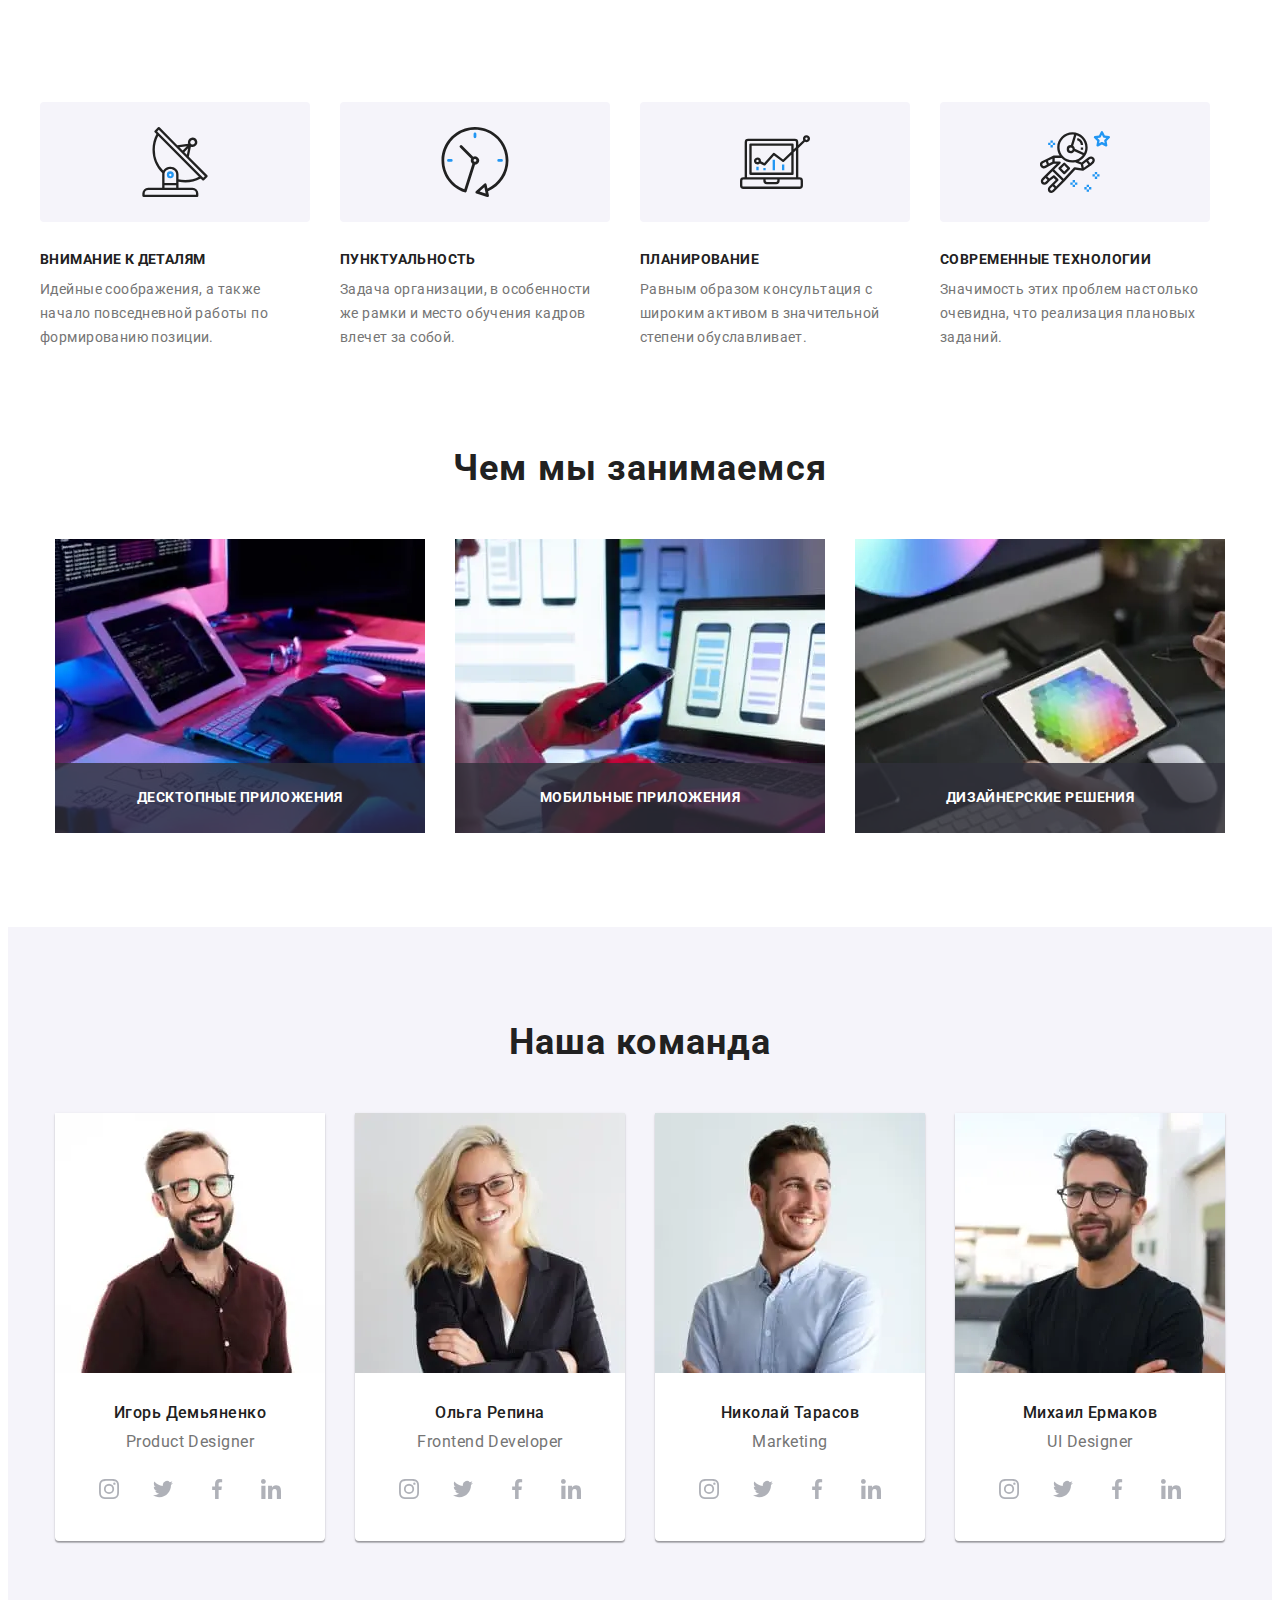
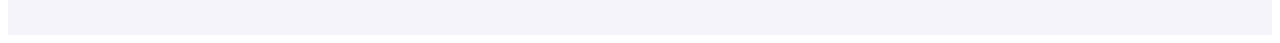
==== commit 11eb7db4: "Section Team done" ====
--- a/index.html
+++ b/index.html
@@ -241,7 +241,7 @@
                 <source
                   media="(min-width: 1200px)"
                   srcset="
-                    ./images/studio/our-team/our-team-1_des.jpg     1x,
+                    ./images/studio/our-team/our-team-1_des.jpeg    1x,
                     ./images/studio/our-team/our-team-1@2x_des.jpeg 2x
                   "
                   type="image/jpeg"
@@ -282,8 +282,7 @@
                   class="team__img"
                   src="./images/studio/our-team/our-team-1_mob.jpeg"
                   alt="Мужчина в очках и бордовой рубашке"
-                  width="450"
-                  height="460"
+                  sizes="(min-width: 1200px) 270px, (min-width: 768px) 354px, 450px"
                 />
               </picture>
               <h3 class="team__name">Игорь Демьяненко</h3>
@@ -356,7 +355,7 @@
                 <source
                   media="(min-width: 1200px)"
                   srcset="
-                    ./images/studio/our-team/our-team-2_des.jpg     1x,
+                    ./images/studio/our-team/our-team-2_des.jpeg    1x,
                     ./images/studio/our-team/our-team-2@2x_des.jpeg 2x
                   "
                   type="image/jpeg"
@@ -397,8 +396,7 @@
                   class="team__img"
                   src="./images/./studio/our-team/our-team-2_mob.jpeg"
                   alt="Девушка в очках и черном пиджаке"
-                  width="450"
-                  height="460"
+                  sizes="(min-width: 1200px) 270px, (min-width: 768px) 354px, 450px"
                 />
               </picture>
               <h3 class="team__name">Ольга Репина</h3>
@@ -471,7 +469,7 @@
                 <source
                   media="(min-width: 1200px)"
                   srcset="
-                    ./images/studio/our-team/our-team-3_des.jpg     1x,
+                    ./images/studio/our-team/our-team-3_des.jpeg    1x,
                     ./images/studio/our-team/our-team-3@2x_des.jpeg 2x
                   "
                   type="image/jpeg"
@@ -512,8 +510,7 @@
                   class="team__img"
                   src="./images/./studio/our-team/our-team-3_mob.jpeg"
                   alt="Мужчина в голубой рубашке"
-                  width="450"
-                  height="460"
+                  sizes="(min-width: 1200px) 270px, (min-width: 768px) 354px, 450px"
                 />
               </picture>
               <h3 class="team__name">Николай Тарасов</h3>
@@ -586,7 +583,7 @@
                 <source
                   media="(min-width: 1200px)"
                   srcset="
-                    ./images/studio/our-team/our-team-4_des.jpg     1x,
+                    ./images/studio/our-team/our-team-4_des.jpeg    1x,
                     ./images/studio/our-team/our-team-4@2x_des.jpeg 2x
                   "
                   type="image/jpeg"
@@ -627,8 +624,7 @@
                   class="team__img"
                   src="./images/./studio/our-team/our-team-4_mob.jpeg"
                   alt="Мужчина в очках и чёрной футболке"
-                  width="450"
-                  height="460"
+                  sizes="(min-width: 1200px) 270px, (min-width: 768px) 354px, 450px"
                 />
               </picture>
               <h3 class="team__name">Михаил Ермаков</h3>
--- a/css/main.min.css
+++ b/css/main.min.css
@@ -1 +1 @@
-:root{--main-color: #212121;--text-color: #757575;--additional-color: #ffffff;--hoover-color: #2196f3;--hoover-color-main-button: #188ce8;--border-coloor: #ececec;--icon-color: #afb1b8;--main-background-color: #ffffff;--footer-background-color: #2f303a;--additional-background-color: #f5f4fa;--hero-background-color: #c4c4c4}body{font-family:roboto,sans-serif;font-style:normal;font-weight:700;color:var(--main-color);background-color:var(--main-background-color)}h1,h2,h3,p,ul,a,span,button{padding:0;margin:0;list-style-type:none}img{display:block;max-width:100%;height:auto}.container{width:100%;padding:0 15px;margin-left:auto;margin-right:auto}@media screen and (min-width: 480px){.container{max-width:480px}}@media screen and (min-width: 768px){.container{max-width:768px}}@media screen and (min-width: 1200px){.container{max-width:1200px}}.logo{font-family:Raleway;font-size:26px;line-height:1.19;letter-spacing:.03em;text-decoration:none}.logo__span{color:var(--hoover-color)}.logo--black{color:var(--main-color)}.logo--white{color:var(--additional-color)}.button{display:-webkit-box;display:-ms-flexbox;display:flex;-webkit-box-align:center;-ms-flex-align:center;align-items:center;-webkit-box-pack:center;-ms-flex-pack:center;justify-content:center;width:200px;height:50px;font-family:roboto,sans-serif;font-style:normal;font-weight:700;font-size:16px;line-height:1.88;letter-spacing:.06em;color:var(--additional-color);background-color:var(--hoover-color);border:0;border-radius:4px;cursor:pointer;-webkit-transition:background-color 250ms cubic-bezier(0.4, 0, 0.2, 1);transition:background-color 250ms cubic-bezier(0.4, 0, 0.2, 1)}.button:hover,.button:focus{background-color:var(--hoover-color-main-button)}.tittle{font-size:36px;line-height:1.17;letter-spacing:.03em;text-align:center}.cardSet{display:-webkit-box;display:-ms-flexbox;display:flex;-webkit-box-align:center;-ms-flex-align:center;align-items:center;-webkit-box-pack:center;-ms-flex-pack:center;justify-content:center;gap:30px}.socialMedia{display:-webkit-box;display:-ms-flexbox;display:flex;-webkit-box-align:center;-ms-flex-align:center;align-items:center;-webkit-box-pack:center;-ms-flex-pack:center;justify-content:center;gap:10px}.socialMedia__link{display:-webkit-box;display:-ms-flexbox;display:flex;-webkit-box-align:center;-ms-flex-align:center;align-items:center;-webkit-box-pack:center;-ms-flex-pack:center;justify-content:center;width:44px;height:44px;border-radius:50%;outline:rgba(0,0,0,0);outline:rgba(0,0,0,0);cursor:pointer;-webkit-transition:color 250ms cubic-bezier(0.4, 0, 0.2, 1),background-color 250ms cubic-bezier(0.4, 0, 0.2, 1);transition:color 250ms cubic-bezier(0.4, 0, 0.2, 1),background-color 250ms cubic-bezier(0.4, 0, 0.2, 1)}.socialMedia__icon{fill:currentColor}.socialMedia__link--white{color:var(--icon-color);background-color:var(--main-background-color)}.socialMedia__link--dark{color:var(--additional-color);background-color:rgba(255,255,255,.1)}.socialMedia__link:hover,.socialMedia__link:focus{color:var(--additional-color);background-color:var(--hoover-color)}.header{padding-top:24px;padding-bottom:25px;border-bottom:1px solid #ececec}.header__container{display:-webkit-box;display:-ms-flexbox;display:flex;-webkit-box-align:center;-ms-flex-align:center;align-items:center}.header__logo{margin-right:93px}.nav__list{display:-webkit-box;display:-ms-flexbox;display:flex;-webkit-box-align:center;-ms-flex-align:center;align-items:center;gap:50px;margin-right:305px;font-weight:500;font-size:14px}.nav__item{display:block;position:relative}.nav__link{padding:20px 0;line-height:1.14;letter-spacing:.02em;text-decoration:none;color:var(--main-color);-webkit-transition:color 250ms cubic-bezier(0.4, 0, 0.2, 1);transition:color 250ms cubic-bezier(0.4, 0, 0.2, 1)}.nav__link:hover,.nav__link:focus{color:var(--hoover-color)}.nav__link--current{padding-bottom:33px;color:var(--hoover-color)}.nav__link--current::after{content:"";display:block;width:100%;height:4px;background:var(--hoover-color);border-radius:2px;position:absolute;bottom:-33px}.header__contacts{display:-webkit-box;display:-ms-flexbox;display:flex;-webkit-box-align:center;-ms-flex-align:center;align-items:center;gap:30px}.contacts__link{display:-webkit-box;display:-ms-flexbox;display:flex;-webkit-box-align:center;-ms-flex-align:center;align-items:center;font-weight:500;font-size:14px;line-height:1.14;letter-spacing:.02em;text-decoration:none;color:var(--text-color);-webkit-transition:color 250ms cubic-bezier(0.4, 0, 0.2, 1);transition:color 250ms cubic-bezier(0.4, 0, 0.2, 1)}.contacts__link:hover,.contacts__link:focus{color:var(--hoover-color)}.contacts__icon{margin-right:10px;fill:currentColor}.hero{padding:200px 0;text-align:center;background-color:var(--hero-background-color);background-image:-webkit-gradient(linear, left top, left bottom, from(rgba(47, 48, 58, 0.4)), to(rgba(47, 48, 58, 0.4))),url(../images/studio/hero/hero.jpg);background-image:linear-gradient(rgba(47, 48, 58, 0.4), rgba(47, 48, 58, 0.4)),url(../images/studio/hero/hero.jpg);background-position:center;background-repeat:no-repeat}.hero__tittle{margin:auto;margin-bottom:30px;width:696px;font-weight:900;font-size:44px;line-height:1.36;letter-spacing:.06em;text-transform:uppercase;color:var(--additional-color)}.hero__button{margin:auto}.features{padding:60px 0}@media screen and (min-width: 1200px){.features{padding:94px 0}}@media screen and (min-width: 768px){.features__container{display:-webkit-box;display:-ms-flexbox;display:flex;gap:30px;-ms-flex-wrap:wrap;flex-wrap:wrap}}.features__card{width:100%;min-height:226px}@media screen and (min-width: 768px){.features__card{width:354px;min-height:251px}}@media screen and (min-width: 1200px){.features__card{width:270px}}@media screen and (max-width: 767px){.features__card:not(:last-child){margin-bottom:30px}}.features__logo{display:-webkit-box;display:-ms-flexbox;display:flex;-webkit-box-align:center;-ms-flex-align:center;align-items:center;-webkit-box-pack:center;-ms-flex-pack:center;justify-content:center;width:100%;height:120px;margin-bottom:30px;border-radius:4px;background-color:var(--additional-background-color)}.features__name{margin-bottom:10px;font-size:14px;line-height:1.14;letter-spacing:.03em;text-transform:uppercase}@media screen and (max-width: 767px){.features__name{text-align:center}}.features__text{font-weight:400;font-size:14px;line-height:1.71;letter-spacing:.03em;color:var(--text-color)}.products{padding-bottom:94px}.products__tittle{margin-bottom:50px}.products__cardSet{position:relative}.products__thumb{display:-webkit-box;display:-ms-flexbox;display:flex;-webkit-box-align:center;-ms-flex-align:center;align-items:center;-webkit-box-pack:center;-ms-flex-pack:center;justify-content:center;width:370px;height:70px;background:rgba(47,48,58,.8);position:absolute;bottom:0}.products__discription{font-size:14px;line-height:1.14;text-align:center;letter-spacing:.03em;text-transform:uppercase;color:var(--additional-color)}@media screen and (max-width: 1199px){.products{display:none}}.team{padding:94px 0;background-color:var(--additional-background-color)}.team__tittle{margin-bottom:50px}.team__card{padding-bottom:30px;background:var(--main-background-color);-webkit-box-shadow:0px 1px 3px rgba(0,0,0,.12),0px 1px 1px rgba(0,0,0,.14),0px 2px 1px rgba(0,0,0,.2);box-shadow:0px 1px 3px rgba(0,0,0,.12),0px 1px 1px rgba(0,0,0,.14),0px 2px 1px rgba(0,0,0,.2);border-radius:0px 0px 4px 4px}.team__img{margin-bottom:30px}.team__name{margin-bottom:10px;font-weight:500;font-size:16px;line-height:1.19;letter-spacing:.03em;text-align:center}.team__position{margin-bottom:16px;font-weight:400;font-size:16px;line-height:1.19;letter-spacing:.03em;color:var(--text-color);text-align:center}.clients{padding:94px 0}.clients__tittle{margin-bottom:50px}.clients__icon{fill:currentColor}.clients__link{display:-webkit-box;display:-ms-flexbox;display:flex;-webkit-box-align:center;-ms-flex-align:center;align-items:center;-webkit-box-pack:center;-ms-flex-pack:center;justify-content:center;width:170px;height:92px;border:1px solid var(--icon-color);border-radius:4px;color:var(--icon-color);cursor:pointer;-webkit-transition:color 250ms cubic-bezier(0.4, 0, 0.2, 1),border 250ms cubic-bezier(0.4, 0, 0.2, 1);transition:color 250ms cubic-bezier(0.4, 0, 0.2, 1),border 250ms cubic-bezier(0.4, 0, 0.2, 1)}.clients__link:hover,.clients__link:focus{color:var(--hoover-color);border:1px solid var(--hoover-color)}.portfolio{padding:94px 0}.portfolio__menu{display:-webkit-box;display:-ms-flexbox;display:flex;-webkit-box-align:center;-ms-flex-align:center;align-items:center;-webkit-box-pack:center;-ms-flex-pack:center;justify-content:center;gap:8px;margin-bottom:50px}.menu__button{padding:6px 22px;font-family:roboto,sans-serif;font-style:normal;font-weight:500;font-size:16px;line-height:1.62;letter-spacing:.03em;color:var(--main-color);background-color:var(--additional-background-color);border:0 solid rgba(0,0,0,0);border-radius:4px;cursor:pointer;-webkit-transition:color 250ms cubic-bezier(0.4, 0, 0.2, 1),background-color 250ms cubic-bezier(0.4, 0, 0.2, 1),-webkit-box-shadow 250ms cubic-bezier(0.4, 0, 0.2, 1);transition:color 250ms cubic-bezier(0.4, 0, 0.2, 1),background-color 250ms cubic-bezier(0.4, 0, 0.2, 1),-webkit-box-shadow 250ms cubic-bezier(0.4, 0, 0.2, 1);transition:color 250ms cubic-bezier(0.4, 0, 0.2, 1),background-color 250ms cubic-bezier(0.4, 0, 0.2, 1),box-shadow 250ms cubic-bezier(0.4, 0, 0.2, 1);transition:color 250ms cubic-bezier(0.4, 0, 0.2, 1),background-color 250ms cubic-bezier(0.4, 0, 0.2, 1),box-shadow 250ms cubic-bezier(0.4, 0, 0.2, 1),-webkit-box-shadow 250ms cubic-bezier(0.4, 0, 0.2, 1)}.menu__button--current,.menu__button:hover,.menu__button:focus{color:var(--additional-color);background-color:var(--hoover-color);-webkit-box-shadow:0px 3px 1px rgba(0,0,0,.1),0px 1px 2px rgba(0,0,0,.08),0px 2px 2px rgba(0,0,0,.12);box-shadow:0px 3px 1px rgba(0,0,0,.1),0px 1px 2px rgba(0,0,0,.08),0px 2px 2px rgba(0,0,0,.12)}.portfolio__cardSet{-ms-flex-wrap:wrap;flex-wrap:wrap}.card{background:var(--main-background-color);cursor:pointer;-webkit-transition:-webkit-box-shadow 250ms cubic-bezier(0.4, 0, 0.2, 1);transition:-webkit-box-shadow 250ms cubic-bezier(0.4, 0, 0.2, 1);transition:box-shadow 250ms cubic-bezier(0.4, 0, 0.2, 1);transition:box-shadow 250ms cubic-bezier(0.4, 0, 0.2, 1), -webkit-box-shadow 250ms cubic-bezier(0.4, 0, 0.2, 1);position:relative}.card__imgWrapper{position:relative;overflow:hidden}.card__discription{padding:20px 24px;border:1px solid #eee;border-top:none}.card__tittle{margin-bottom:4px;font-size:18px;line-height:2;letter-spacing:.06em}.card__text{font-weight:400;font-size:16px;line-height:1.88;letter-spacing:.03em;color:var(--text-color)}.card:hover,.card:focus{-webkit-box-shadow:0px 1px 1px rgba(0,0,0,.12),0px 4px 4px rgba(0,0,0,.06),1px 4px 6px rgba(0,0,0,.16);box-shadow:0px 1px 1px rgba(0,0,0,.12),0px 4px 4px rgba(0,0,0,.06),1px 4px 6px rgba(0,0,0,.16)}.overlay{display:-webkit-box;display:-ms-flexbox;display:flex;-webkit-box-pack:center;-ms-flex-pack:center;justify-content:center;-webkit-box-align:center;-ms-flex-align:center;align-items:center;width:370px;height:294px;background-color:var(--hoover-color);position:absolute;top:100%;-webkit-transition:-webkit-transform 250ms cubic-bezier(0.4, 0, 0.2, 1);transition:-webkit-transform 250ms cubic-bezier(0.4, 0, 0.2, 1);transition:transform 250ms cubic-bezier(0.4, 0, 0.2, 1);transition:transform 250ms cubic-bezier(0.4, 0, 0.2, 1), -webkit-transform 250ms cubic-bezier(0.4, 0, 0.2, 1)}.overlay__text{display:block;padding:63px 24px;font-weight:400;font-size:18px;line-height:1.56;letter-spacing:.03em;color:var(--additional-color)}.card:hover .overlay{-webkit-transform:translateY(-100%);transform:translateY(-100%);overflow:visible}.footer{padding:60px 0;background-color:var(--footer-background-color)}.footer .container{display:-webkit-box;display:-ms-flexbox;display:flex;-webkit-box-align:baseline;-ms-flex-align:baseline;align-items:baseline}.footer__main{margin-right:70px}.footer__logo{display:inline-block;margin-bottom:20px}.footer__address{width:231px;margin-bottom:9px;font-weight:400;font-style:normal;font-size:14px;line-height:1.71;letter-spacing:.03em;color:var(--additional-color)}.footer__item:not(:last-child){margin-bottom:9px}.footer__contact{font-weight:400;font-size:14px;line-height:1.71;letter-spacing:.03em;color:rgba(255,255,255,.6);text-decoration:none;-webkit-transition:color 250ms cubic-bezier(0.4, 0, 0.2, 1);transition:color 250ms cubic-bezier(0.4, 0, 0.2, 1)}.footer__contact:hover,.footer__contact:focus{color:var(--hoover-color)}.connect__tittle{display:inline-block;margin-bottom:20px;font-weight:700;font-size:14px;line-height:1.14;letter-spacing:.03em;text-transform:uppercase;color:var(--additional-color)}.connect__socialMedia{margin-right:93px}.subscribe__tittle{display:inline-block;margin-bottom:20px;font-weight:700;font-size:14px;line-height:1.14;letter-spacing:.03em;text-transform:uppercase;color:var(--additional-color)}.subscribe__form{display:-webkit-box;display:-ms-flexbox;display:flex;-webkit-box-align:center;-ms-flex-align:center;align-items:center;-webkit-box-pack:center;-ms-flex-pack:center;justify-content:center;gap:12px}.subscribe__field{width:358px;height:50px;padding:0 16px;color:var(--additional-color);background-color:rgba(0,0,0,0);outline:rgba(0,0,0,0);border:1px solid rgba(255,255,255,.3);-webkit-filter:drop-shadow(0px 4px 4px rgba(0, 0, 0, 0.15));filter:drop-shadow(0px 4px 4px rgba(0, 0, 0, 0.15));border-radius:4px}.subscribe__field:-webkit-autofill,.subscribe__field:-webkit-autofill:hover,.subscribe__field:-webkit-autofill:focus{border:1px solid green;-webkit-text-fill-color:var(--additional-color);-webkit-transition:background-color 5000s ease-in-out 0s;transition:background-color 5000s ease-in-out 0s}.subscribe__button{gap:10px}.backdrop{position:fixed;top:0;left:0;width:100%;height:100%;background-color:rgba(0,0,0,.2);opacity:1;-webkit-transition:opacity 250ms cubic-bezier(0.4, 0, 0.2, 1);transition:opacity 250ms cubic-bezier(0.4, 0, 0.2, 1)}.backdrop--is-hidden{opacity:0;pointer-events:none}.backdrop--is-hidden .backdrop__modal{-webkit-transform:translate(-50%, -50%) scale(0);transform:translate(-50%, -50%) scale(0)}.modal{position:absolute;position:relative;top:50%;left:50%;width:528px;height:581px;padding:40px;background:var(--main-background-color);-webkit-box-shadow:0px 1px 3px rgba(0,0,0,.12),0px 1px 1px rgba(0,0,0,.14),0px 2px 1px rgba(0,0,0,.2);box-shadow:0px 1px 3px rgba(0,0,0,.12),0px 1px 1px rgba(0,0,0,.14),0px 2px 1px rgba(0,0,0,.2);border-radius:4px;-webkit-transform:translate(-50%, -50%) scale(1);transform:translate(-50%, -50%) scale(1);-webkit-transition:translate 250ms cubic-bezier(0.4, 0, 0.2, 1);transition:translate 250ms cubic-bezier(0.4, 0, 0.2, 1)}.modal__buttonClose{display:-webkit-box;display:-ms-flexbox;display:flex;-webkit-box-align:center;-ms-flex-align:center;align-items:center;-webkit-box-pack:center;-ms-flex-pack:center;justify-content:center;position:absolute;top:8px;right:8px;width:30px;height:30px;color:var(--main-color);background-color:var(--main-background-color);border:1px solid rgba(0,0,0,.1);border-radius:50%;outline:rgba(0,0,0,0);cursor:pointer;-webkit-transition:color 250ms cubic-bezier(0.4, 0, 0.2, 1);transition:color 250ms cubic-bezier(0.4, 0, 0.2, 1)}.modal__buttonClose:hover,.modal__buttonClose:focus{color:var(--hoover-color)}.modal__icon{fill:currentColor}.modal__tittle{font-weight:700;font-size:20px;line-height:1.15;letter-spacing:.03em;color:var(--main-color)}.modal__form{margin-top:12px;display:-webkit-box;display:-ms-flexbox;display:flex;-webkit-box-orient:vertical;-webkit-box-direction:normal;-ms-flex-direction:column;flex-direction:column}.form__label{position:relative}.form__name{display:block;margin-bottom:4px;font-weight:400;font-size:12px;line-height:1.17;letter-spacing:.01em;color:var(--text-color)}.form__field{display:block;margin-bottom:10px;padding:0 42px;width:100%;height:40px;border:1px solid rgba(33,33,33,.2);border-radius:4px;outline:rgba(0,0,0,0)}.form__field:focus-within~.form__icon{fill:var(--hoover-color)}.form__icon{position:absolute;left:12px;bottom:11px;-webkit-transform:translateY(-50%);transform:translateY(-50%);fill:var(--main-color);-webkit-transition:fill 250ms cubic-bezier(0.4, 0, 0.2, 1);transition:fill 250ms cubic-bezier(0.4, 0, 0.2, 1)}.form__textarea{padding:12px 16px;margin-bottom:20px;width:448px;height:120px;border:1px solid rgba(33,33,33,.2);border-radius:4px;outline:rgba(0,0,0,0);resize:none}.form__textarea::-webkit-input-placeholder{font-weight:400;font-size:12px;line-height:1.17;letter-spacing:.01em;color:rgba(117,117,117,.5)}.form__textarea::-moz-placeholder{font-weight:400;font-size:12px;line-height:1.17;letter-spacing:.01em;color:rgba(117,117,117,.5)}.form__textarea:-ms-input-placeholder{font-weight:400;font-size:12px;line-height:1.17;letter-spacing:.01em;color:rgba(117,117,117,.5)}.form__textarea::-ms-input-placeholder{font-weight:400;font-size:12px;line-height:1.17;letter-spacing:.01em;color:rgba(117,117,117,.5)}.form__textarea::placeholder{font-weight:400;font-size:12px;line-height:1.17;letter-spacing:.01em;color:rgba(117,117,117,.5)}.form__field:focus-within,.form__textarea:focus-within{border-color:#2196f3}.form__checkbox{display:-webkit-inline-box;display:-ms-inline-flexbox;display:inline-flex;-webkit-box-align:baseline;-ms-flex-align:baseline;align-items:baseline;-webkit-box-pack:center;-ms-flex-pack:center;justify-content:center;margin-bottom:30px;padding-left:12px;padding-right:11px}.checkbox__field{position:absolute;width:1px;height:1px;margin:-1px;border:0;padding:0;white-space:nowrap;-webkit-clip-path:inset(100%);clip-path:inset(100%);clip:rect(0 0 0 0);overflow:hidden}.checkbox__field:focus-within+.checkbox__custom{border-color:var(--hoover-color)}.checkbox__field:checked+.checkbox__custom{border-color:var(--hoover-color);background-color:var(--hoover-color)}.checkbox__custom{display:-webkit-box;display:-ms-flexbox;display:flex;-webkit-box-align:center;-ms-flex-align:center;align-items:center;-webkit-box-pack:center;-ms-flex-pack:center;justify-content:center;margin-right:8px;width:16px;height:15px;border:1px solid #000;-webkit-box-shadow:0px 4px 4px rgba(0,0,0,.25);box-shadow:0px 4px 4px rgba(0,0,0,.25);border-radius:1px;background-color:var(--main-background-color);-webkit-transition-property:color;transition-property:color;-webkit-transition-property:border-color;transition-property:border-color;-webkit-transition-property:background-color;transition-property:background-color;-webkit-transition-duration:250ms;transition-duration:250ms;-webkit-transition-timing-function:cubic-bezier(0.4, 0, 0.2, 1);transition-timing-function:cubic-bezier(0.4, 0, 0.2, 1)}.checkbox__icon{fill:var(--additional-color)}.checkbox__name{font-weight:400;font-size:14px;line-height:1.7;letter-spacing:.03em;color:var(--text-color);-webkit-user-select:none;-moz-user-select:none;-ms-user-select:none;user-select:none}.checkbox__terms{color:var(--hoover-color)}.button__submit{margin:auto}.button__submit:hover,.button__submit:focus{background-color:var(--hoover-color-main-button)}/*# sourceMappingURL=main.min.css.map */+:root{--main-color: #212121;--text-color: #757575;--additional-color: #ffffff;--hoover-color: #2196f3;--hoover-color-main-button: #188ce8;--border-coloor: #ececec;--icon-color: #afb1b8;--main-background-color: #ffffff;--footer-background-color: #2f303a;--additional-background-color: #f5f4fa;--hero-background-color: #c4c4c4}body{font-family:roboto,sans-serif;font-style:normal;font-weight:700;color:var(--main-color);background-color:var(--main-background-color)}h1,h2,h3,p,ul,a,span,button{padding:0;margin:0;list-style-type:none}img{display:block;max-width:100%;height:auto}.container{width:100%;padding:0 15px;margin-left:auto;margin-right:auto}@media screen and (min-width: 480px){.container{max-width:480px}}@media screen and (min-width: 768px){.container{max-width:768px}}@media screen and (min-width: 1200px){.container{max-width:1200px}}.logo{font-family:Raleway;font-size:26px;line-height:1.19;letter-spacing:.03em;text-decoration:none}.logo__span{color:var(--hoover-color)}.logo--black{color:var(--main-color)}.logo--white{color:var(--additional-color)}.button{display:-webkit-box;display:-ms-flexbox;display:flex;-webkit-box-align:center;-ms-flex-align:center;align-items:center;-webkit-box-pack:center;-ms-flex-pack:center;justify-content:center;width:200px;height:50px;font-family:roboto,sans-serif;font-style:normal;font-weight:700;font-size:16px;line-height:1.88;letter-spacing:.06em;color:var(--additional-color);background-color:var(--hoover-color);border:0;border-radius:4px;cursor:pointer;-webkit-transition:background-color 250ms cubic-bezier(0.4, 0, 0.2, 1);transition:background-color 250ms cubic-bezier(0.4, 0, 0.2, 1)}.button:hover,.button:focus{background-color:var(--hoover-color-main-button)}.tittle{font-size:36px;line-height:1.17;letter-spacing:.03em;text-align:center}@media screen and (min-width: 768px){.cardSet{display:-webkit-box;display:-ms-flexbox;display:flex;-webkit-box-align:center;-ms-flex-align:center;align-items:center;-webkit-box-pack:center;-ms-flex-pack:center;justify-content:center;-ms-flex-wrap:wrap;flex-wrap:wrap;gap:30px}}.socialMedia{display:-webkit-box;display:-ms-flexbox;display:flex;-webkit-box-align:center;-ms-flex-align:center;align-items:center;-webkit-box-pack:center;-ms-flex-pack:center;justify-content:center;gap:10px}.socialMedia__link{display:-webkit-box;display:-ms-flexbox;display:flex;-webkit-box-align:center;-ms-flex-align:center;align-items:center;-webkit-box-pack:center;-ms-flex-pack:center;justify-content:center;width:44px;height:44px;border-radius:50%;outline:rgba(0,0,0,0);outline:rgba(0,0,0,0);cursor:pointer;-webkit-transition:color 250ms cubic-bezier(0.4, 0, 0.2, 1),background-color 250ms cubic-bezier(0.4, 0, 0.2, 1);transition:color 250ms cubic-bezier(0.4, 0, 0.2, 1),background-color 250ms cubic-bezier(0.4, 0, 0.2, 1)}.socialMedia__icon{fill:currentColor}.socialMedia__link--white{color:var(--icon-color);background-color:var(--main-background-color)}.socialMedia__link--dark{color:var(--additional-color);background-color:rgba(255,255,255,.1)}.socialMedia__link:hover,.socialMedia__link:focus{color:var(--additional-color);background-color:var(--hoover-color)}.header{padding-top:24px;padding-bottom:25px;border-bottom:1px solid #ececec}.header__container{display:-webkit-box;display:-ms-flexbox;display:flex;-webkit-box-align:center;-ms-flex-align:center;align-items:center}.header__logo{margin-right:93px}.nav__list{display:-webkit-box;display:-ms-flexbox;display:flex;-webkit-box-align:center;-ms-flex-align:center;align-items:center;gap:50px;margin-right:305px;font-weight:500;font-size:14px}.nav__item{display:block;position:relative}.nav__link{padding:20px 0;line-height:1.14;letter-spacing:.02em;text-decoration:none;color:var(--main-color);-webkit-transition:color 250ms cubic-bezier(0.4, 0, 0.2, 1);transition:color 250ms cubic-bezier(0.4, 0, 0.2, 1)}.nav__link:hover,.nav__link:focus{color:var(--hoover-color)}.nav__link--current{padding-bottom:33px;color:var(--hoover-color)}.nav__link--current::after{content:"";display:block;width:100%;height:4px;background:var(--hoover-color);border-radius:2px;position:absolute;bottom:-33px}.header__contacts{display:-webkit-box;display:-ms-flexbox;display:flex;-webkit-box-align:center;-ms-flex-align:center;align-items:center;gap:30px}.contacts__link{display:-webkit-box;display:-ms-flexbox;display:flex;-webkit-box-align:center;-ms-flex-align:center;align-items:center;font-weight:500;font-size:14px;line-height:1.14;letter-spacing:.02em;text-decoration:none;color:var(--text-color);-webkit-transition:color 250ms cubic-bezier(0.4, 0, 0.2, 1);transition:color 250ms cubic-bezier(0.4, 0, 0.2, 1)}.contacts__link:hover,.contacts__link:focus{color:var(--hoover-color)}.contacts__icon{margin-right:10px;fill:currentColor}.hero{padding:200px 0;text-align:center;background-color:var(--hero-background-color);background-image:-webkit-gradient(linear, left top, left bottom, from(rgba(47, 48, 58, 0.4)), to(rgba(47, 48, 58, 0.4))),url(../images/studio/hero/hero.jpg);background-image:linear-gradient(rgba(47, 48, 58, 0.4), rgba(47, 48, 58, 0.4)),url(../images/studio/hero/hero.jpg);background-position:center;background-repeat:no-repeat}.hero__tittle{margin:auto;margin-bottom:30px;width:696px;font-weight:900;font-size:44px;line-height:1.36;letter-spacing:.06em;text-transform:uppercase;color:var(--additional-color)}.hero__button{margin:auto}.features{padding:60px 0}@media screen and (min-width: 1200px){.features{padding:94px 0}}@media screen and (min-width: 768px){.features__container{display:-webkit-box;display:-ms-flexbox;display:flex;gap:30px;-ms-flex-wrap:wrap;flex-wrap:wrap}}.features__card{width:100%;min-height:226px}@media screen and (min-width: 768px){.features__card{width:354px;min-height:251px}}@media screen and (min-width: 1200px){.features__card{width:270px}}@media screen and (max-width: 767px){.features__card:not(:last-child){margin-bottom:30px}}.features__logo{display:-webkit-box;display:-ms-flexbox;display:flex;-webkit-box-align:center;-ms-flex-align:center;align-items:center;-webkit-box-pack:center;-ms-flex-pack:center;justify-content:center;width:100%;height:120px;margin-bottom:30px;border-radius:4px;background-color:var(--additional-background-color)}.features__name{margin-bottom:10px;font-size:14px;line-height:1.14;letter-spacing:.03em;text-transform:uppercase}@media screen and (max-width: 767px){.features__name{text-align:center}}.features__text{font-weight:400;font-size:14px;line-height:1.71;letter-spacing:.03em;color:var(--text-color)}.products{padding-bottom:94px}.products__tittle{margin-bottom:50px}.products__cardSet{position:relative}.products__thumb{display:-webkit-box;display:-ms-flexbox;display:flex;-webkit-box-align:center;-ms-flex-align:center;align-items:center;-webkit-box-pack:center;-ms-flex-pack:center;justify-content:center;width:370px;height:70px;background:rgba(47,48,58,.8);position:absolute;bottom:0}.products__discription{font-size:14px;line-height:1.14;text-align:center;letter-spacing:.03em;text-transform:uppercase;color:var(--additional-color)}@media screen and (max-width: 1199px){.products{display:none}}.team{padding:60px 0;background-color:var(--additional-background-color)}@media screen and (min-width: 1200px){.team{padding:94px 0}}.team__tittle{margin-bottom:30px}@media screen and (min-width: 1200px){.team__tittle{margin-bottom:50px}}.team__card{padding-bottom:24px;background:var(--main-background-color);-webkit-box-shadow:0px 1px 3px rgba(0,0,0,.12),0px 1px 1px rgba(0,0,0,.14),0px 2px 1px rgba(0,0,0,.2);box-shadow:0px 1px 3px rgba(0,0,0,.12),0px 1px 1px rgba(0,0,0,.14),0px 2px 1px rgba(0,0,0,.2);border-radius:0px 0px 4px 4px}@media screen and (min-width: 1200px){.team__card{padding-bottom:30px}}@media screen and (max-width: 767px){.team__card:not(:last-child){margin-bottom:30px}}.team__img{margin-bottom:30px}.team__name{margin-bottom:10px;font-weight:500;font-size:16px;line-height:1.19;letter-spacing:.03em;text-align:center}.team__position{margin-bottom:16px;font-weight:400;font-size:16px;line-height:1.19;letter-spacing:.03em;color:var(--text-color);text-align:center}.clients{padding:94px 0}.clients__tittle{margin-bottom:50px}.clients__icon{fill:currentColor}.clients__link{display:-webkit-box;display:-ms-flexbox;display:flex;-webkit-box-align:center;-ms-flex-align:center;align-items:center;-webkit-box-pack:center;-ms-flex-pack:center;justify-content:center;width:170px;height:92px;border:1px solid var(--icon-color);border-radius:4px;color:var(--icon-color);cursor:pointer;-webkit-transition:color 250ms cubic-bezier(0.4, 0, 0.2, 1),border 250ms cubic-bezier(0.4, 0, 0.2, 1);transition:color 250ms cubic-bezier(0.4, 0, 0.2, 1),border 250ms cubic-bezier(0.4, 0, 0.2, 1)}.clients__link:hover,.clients__link:focus{color:var(--hoover-color);border:1px solid var(--hoover-color)}.portfolio{padding:94px 0}.portfolio__menu{display:-webkit-box;display:-ms-flexbox;display:flex;-webkit-box-align:center;-ms-flex-align:center;align-items:center;-webkit-box-pack:center;-ms-flex-pack:center;justify-content:center;gap:8px;margin-bottom:50px}.menu__button{padding:6px 22px;font-family:roboto,sans-serif;font-style:normal;font-weight:500;font-size:16px;line-height:1.62;letter-spacing:.03em;color:var(--main-color);background-color:var(--additional-background-color);border:0 solid rgba(0,0,0,0);border-radius:4px;cursor:pointer;-webkit-transition:color 250ms cubic-bezier(0.4, 0, 0.2, 1),background-color 250ms cubic-bezier(0.4, 0, 0.2, 1),-webkit-box-shadow 250ms cubic-bezier(0.4, 0, 0.2, 1);transition:color 250ms cubic-bezier(0.4, 0, 0.2, 1),background-color 250ms cubic-bezier(0.4, 0, 0.2, 1),-webkit-box-shadow 250ms cubic-bezier(0.4, 0, 0.2, 1);transition:color 250ms cubic-bezier(0.4, 0, 0.2, 1),background-color 250ms cubic-bezier(0.4, 0, 0.2, 1),box-shadow 250ms cubic-bezier(0.4, 0, 0.2, 1);transition:color 250ms cubic-bezier(0.4, 0, 0.2, 1),background-color 250ms cubic-bezier(0.4, 0, 0.2, 1),box-shadow 250ms cubic-bezier(0.4, 0, 0.2, 1),-webkit-box-shadow 250ms cubic-bezier(0.4, 0, 0.2, 1)}.menu__button--current,.menu__button:hover,.menu__button:focus{color:var(--additional-color);background-color:var(--hoover-color);-webkit-box-shadow:0px 3px 1px rgba(0,0,0,.1),0px 1px 2px rgba(0,0,0,.08),0px 2px 2px rgba(0,0,0,.12);box-shadow:0px 3px 1px rgba(0,0,0,.1),0px 1px 2px rgba(0,0,0,.08),0px 2px 2px rgba(0,0,0,.12)}.portfolio__cardSet{-ms-flex-wrap:wrap;flex-wrap:wrap}.card{background:var(--main-background-color);cursor:pointer;-webkit-transition:-webkit-box-shadow 250ms cubic-bezier(0.4, 0, 0.2, 1);transition:-webkit-box-shadow 250ms cubic-bezier(0.4, 0, 0.2, 1);transition:box-shadow 250ms cubic-bezier(0.4, 0, 0.2, 1);transition:box-shadow 250ms cubic-bezier(0.4, 0, 0.2, 1), -webkit-box-shadow 250ms cubic-bezier(0.4, 0, 0.2, 1);position:relative}.card__imgWrapper{position:relative;overflow:hidden}.card__discription{padding:20px 24px;border:1px solid #eee;border-top:none}.card__tittle{margin-bottom:4px;font-size:18px;line-height:2;letter-spacing:.06em}.card__text{font-weight:400;font-size:16px;line-height:1.88;letter-spacing:.03em;color:var(--text-color)}.card:hover,.card:focus{-webkit-box-shadow:0px 1px 1px rgba(0,0,0,.12),0px 4px 4px rgba(0,0,0,.06),1px 4px 6px rgba(0,0,0,.16);box-shadow:0px 1px 1px rgba(0,0,0,.12),0px 4px 4px rgba(0,0,0,.06),1px 4px 6px rgba(0,0,0,.16)}.overlay{display:-webkit-box;display:-ms-flexbox;display:flex;-webkit-box-pack:center;-ms-flex-pack:center;justify-content:center;-webkit-box-align:center;-ms-flex-align:center;align-items:center;width:370px;height:294px;background-color:var(--hoover-color);position:absolute;top:100%;-webkit-transition:-webkit-transform 250ms cubic-bezier(0.4, 0, 0.2, 1);transition:-webkit-transform 250ms cubic-bezier(0.4, 0, 0.2, 1);transition:transform 250ms cubic-bezier(0.4, 0, 0.2, 1);transition:transform 250ms cubic-bezier(0.4, 0, 0.2, 1), -webkit-transform 250ms cubic-bezier(0.4, 0, 0.2, 1)}.overlay__text{display:block;padding:63px 24px;font-weight:400;font-size:18px;line-height:1.56;letter-spacing:.03em;color:var(--additional-color)}.card:hover .overlay{-webkit-transform:translateY(-100%);transform:translateY(-100%);overflow:visible}.footer{padding:60px 0;background-color:var(--footer-background-color)}.footer .container{display:-webkit-box;display:-ms-flexbox;display:flex;-webkit-box-align:baseline;-ms-flex-align:baseline;align-items:baseline}.footer__main{margin-right:70px}.footer__logo{display:inline-block;margin-bottom:20px}.footer__address{width:231px;margin-bottom:9px;font-weight:400;font-style:normal;font-size:14px;line-height:1.71;letter-spacing:.03em;color:var(--additional-color)}.footer__item:not(:last-child){margin-bottom:9px}.footer__contact{font-weight:400;font-size:14px;line-height:1.71;letter-spacing:.03em;color:rgba(255,255,255,.6);text-decoration:none;-webkit-transition:color 250ms cubic-bezier(0.4, 0, 0.2, 1);transition:color 250ms cubic-bezier(0.4, 0, 0.2, 1)}.footer__contact:hover,.footer__contact:focus{color:var(--hoover-color)}.connect__tittle{display:inline-block;margin-bottom:20px;font-weight:700;font-size:14px;line-height:1.14;letter-spacing:.03em;text-transform:uppercase;color:var(--additional-color)}.connect__socialMedia{margin-right:93px}.subscribe__tittle{display:inline-block;margin-bottom:20px;font-weight:700;font-size:14px;line-height:1.14;letter-spacing:.03em;text-transform:uppercase;color:var(--additional-color)}.subscribe__form{display:-webkit-box;display:-ms-flexbox;display:flex;-webkit-box-align:center;-ms-flex-align:center;align-items:center;-webkit-box-pack:center;-ms-flex-pack:center;justify-content:center;gap:12px}.subscribe__field{width:358px;height:50px;padding:0 16px;color:var(--additional-color);background-color:rgba(0,0,0,0);outline:rgba(0,0,0,0);border:1px solid rgba(255,255,255,.3);-webkit-filter:drop-shadow(0px 4px 4px rgba(0, 0, 0, 0.15));filter:drop-shadow(0px 4px 4px rgba(0, 0, 0, 0.15));border-radius:4px}.subscribe__field:-webkit-autofill,.subscribe__field:-webkit-autofill:hover,.subscribe__field:-webkit-autofill:focus{border:1px solid green;-webkit-text-fill-color:var(--additional-color);-webkit-transition:background-color 5000s ease-in-out 0s;transition:background-color 5000s ease-in-out 0s}.subscribe__button{gap:10px}.backdrop{position:fixed;top:0;left:0;width:100%;height:100%;background-color:rgba(0,0,0,.2);opacity:1;-webkit-transition:opacity 250ms cubic-bezier(0.4, 0, 0.2, 1);transition:opacity 250ms cubic-bezier(0.4, 0, 0.2, 1)}.backdrop--is-hidden{opacity:0;pointer-events:none}.backdrop--is-hidden .backdrop__modal{-webkit-transform:translate(-50%, -50%) scale(0);transform:translate(-50%, -50%) scale(0)}.modal{position:absolute;position:relative;top:50%;left:50%;width:528px;height:581px;padding:40px;background:var(--main-background-color);-webkit-box-shadow:0px 1px 3px rgba(0,0,0,.12),0px 1px 1px rgba(0,0,0,.14),0px 2px 1px rgba(0,0,0,.2);box-shadow:0px 1px 3px rgba(0,0,0,.12),0px 1px 1px rgba(0,0,0,.14),0px 2px 1px rgba(0,0,0,.2);border-radius:4px;-webkit-transform:translate(-50%, -50%) scale(1);transform:translate(-50%, -50%) scale(1);-webkit-transition:translate 250ms cubic-bezier(0.4, 0, 0.2, 1);transition:translate 250ms cubic-bezier(0.4, 0, 0.2, 1)}.modal__buttonClose{display:-webkit-box;display:-ms-flexbox;display:flex;-webkit-box-align:center;-ms-flex-align:center;align-items:center;-webkit-box-pack:center;-ms-flex-pack:center;justify-content:center;position:absolute;top:8px;right:8px;width:30px;height:30px;color:var(--main-color);background-color:var(--main-background-color);border:1px solid rgba(0,0,0,.1);border-radius:50%;outline:rgba(0,0,0,0);cursor:pointer;-webkit-transition:color 250ms cubic-bezier(0.4, 0, 0.2, 1);transition:color 250ms cubic-bezier(0.4, 0, 0.2, 1)}.modal__buttonClose:hover,.modal__buttonClose:focus{color:var(--hoover-color)}.modal__icon{fill:currentColor}.modal__tittle{font-weight:700;font-size:20px;line-height:1.15;letter-spacing:.03em;color:var(--main-color)}.modal__form{margin-top:12px;display:-webkit-box;display:-ms-flexbox;display:flex;-webkit-box-orient:vertical;-webkit-box-direction:normal;-ms-flex-direction:column;flex-direction:column}.form__label{position:relative}.form__name{display:block;margin-bottom:4px;font-weight:400;font-size:12px;line-height:1.17;letter-spacing:.01em;color:var(--text-color)}.form__field{display:block;margin-bottom:10px;padding:0 42px;width:100%;height:40px;border:1px solid rgba(33,33,33,.2);border-radius:4px;outline:rgba(0,0,0,0)}.form__field:focus-within~.form__icon{fill:var(--hoover-color)}.form__icon{position:absolute;left:12px;bottom:11px;-webkit-transform:translateY(-50%);transform:translateY(-50%);fill:var(--main-color);-webkit-transition:fill 250ms cubic-bezier(0.4, 0, 0.2, 1);transition:fill 250ms cubic-bezier(0.4, 0, 0.2, 1)}.form__textarea{padding:12px 16px;margin-bottom:20px;width:448px;height:120px;border:1px solid rgba(33,33,33,.2);border-radius:4px;outline:rgba(0,0,0,0);resize:none}.form__textarea::-webkit-input-placeholder{font-weight:400;font-size:12px;line-height:1.17;letter-spacing:.01em;color:rgba(117,117,117,.5)}.form__textarea::-moz-placeholder{font-weight:400;font-size:12px;line-height:1.17;letter-spacing:.01em;color:rgba(117,117,117,.5)}.form__textarea:-ms-input-placeholder{font-weight:400;font-size:12px;line-height:1.17;letter-spacing:.01em;color:rgba(117,117,117,.5)}.form__textarea::-ms-input-placeholder{font-weight:400;font-size:12px;line-height:1.17;letter-spacing:.01em;color:rgba(117,117,117,.5)}.form__textarea::placeholder{font-weight:400;font-size:12px;line-height:1.17;letter-spacing:.01em;color:rgba(117,117,117,.5)}.form__field:focus-within,.form__textarea:focus-within{border-color:#2196f3}.form__checkbox{display:-webkit-inline-box;display:-ms-inline-flexbox;display:inline-flex;-webkit-box-align:baseline;-ms-flex-align:baseline;align-items:baseline;-webkit-box-pack:center;-ms-flex-pack:center;justify-content:center;margin-bottom:30px;padding-left:12px;padding-right:11px}.checkbox__field{position:absolute;width:1px;height:1px;margin:-1px;border:0;padding:0;white-space:nowrap;-webkit-clip-path:inset(100%);clip-path:inset(100%);clip:rect(0 0 0 0);overflow:hidden}.checkbox__field:focus-within+.checkbox__custom{border-color:var(--hoover-color)}.checkbox__field:checked+.checkbox__custom{border-color:var(--hoover-color);background-color:var(--hoover-color)}.checkbox__custom{display:-webkit-box;display:-ms-flexbox;display:flex;-webkit-box-align:center;-ms-flex-align:center;align-items:center;-webkit-box-pack:center;-ms-flex-pack:center;justify-content:center;margin-right:8px;width:16px;height:15px;border:1px solid #000;-webkit-box-shadow:0px 4px 4px rgba(0,0,0,.25);box-shadow:0px 4px 4px rgba(0,0,0,.25);border-radius:1px;background-color:var(--main-background-color);-webkit-transition-property:color;transition-property:color;-webkit-transition-property:border-color;transition-property:border-color;-webkit-transition-property:background-color;transition-property:background-color;-webkit-transition-duration:250ms;transition-duration:250ms;-webkit-transition-timing-function:cubic-bezier(0.4, 0, 0.2, 1);transition-timing-function:cubic-bezier(0.4, 0, 0.2, 1)}.checkbox__icon{fill:var(--additional-color)}.checkbox__name{font-weight:400;font-size:14px;line-height:1.7;letter-spacing:.03em;color:var(--text-color);-webkit-user-select:none;-moz-user-select:none;-ms-user-select:none;user-select:none}.checkbox__terms{color:var(--hoover-color)}.button__submit{margin:auto}.button__submit:hover,.button__submit:focus{background-color:var(--hoover-color-main-button)}/*# sourceMappingURL=main.min.css.map */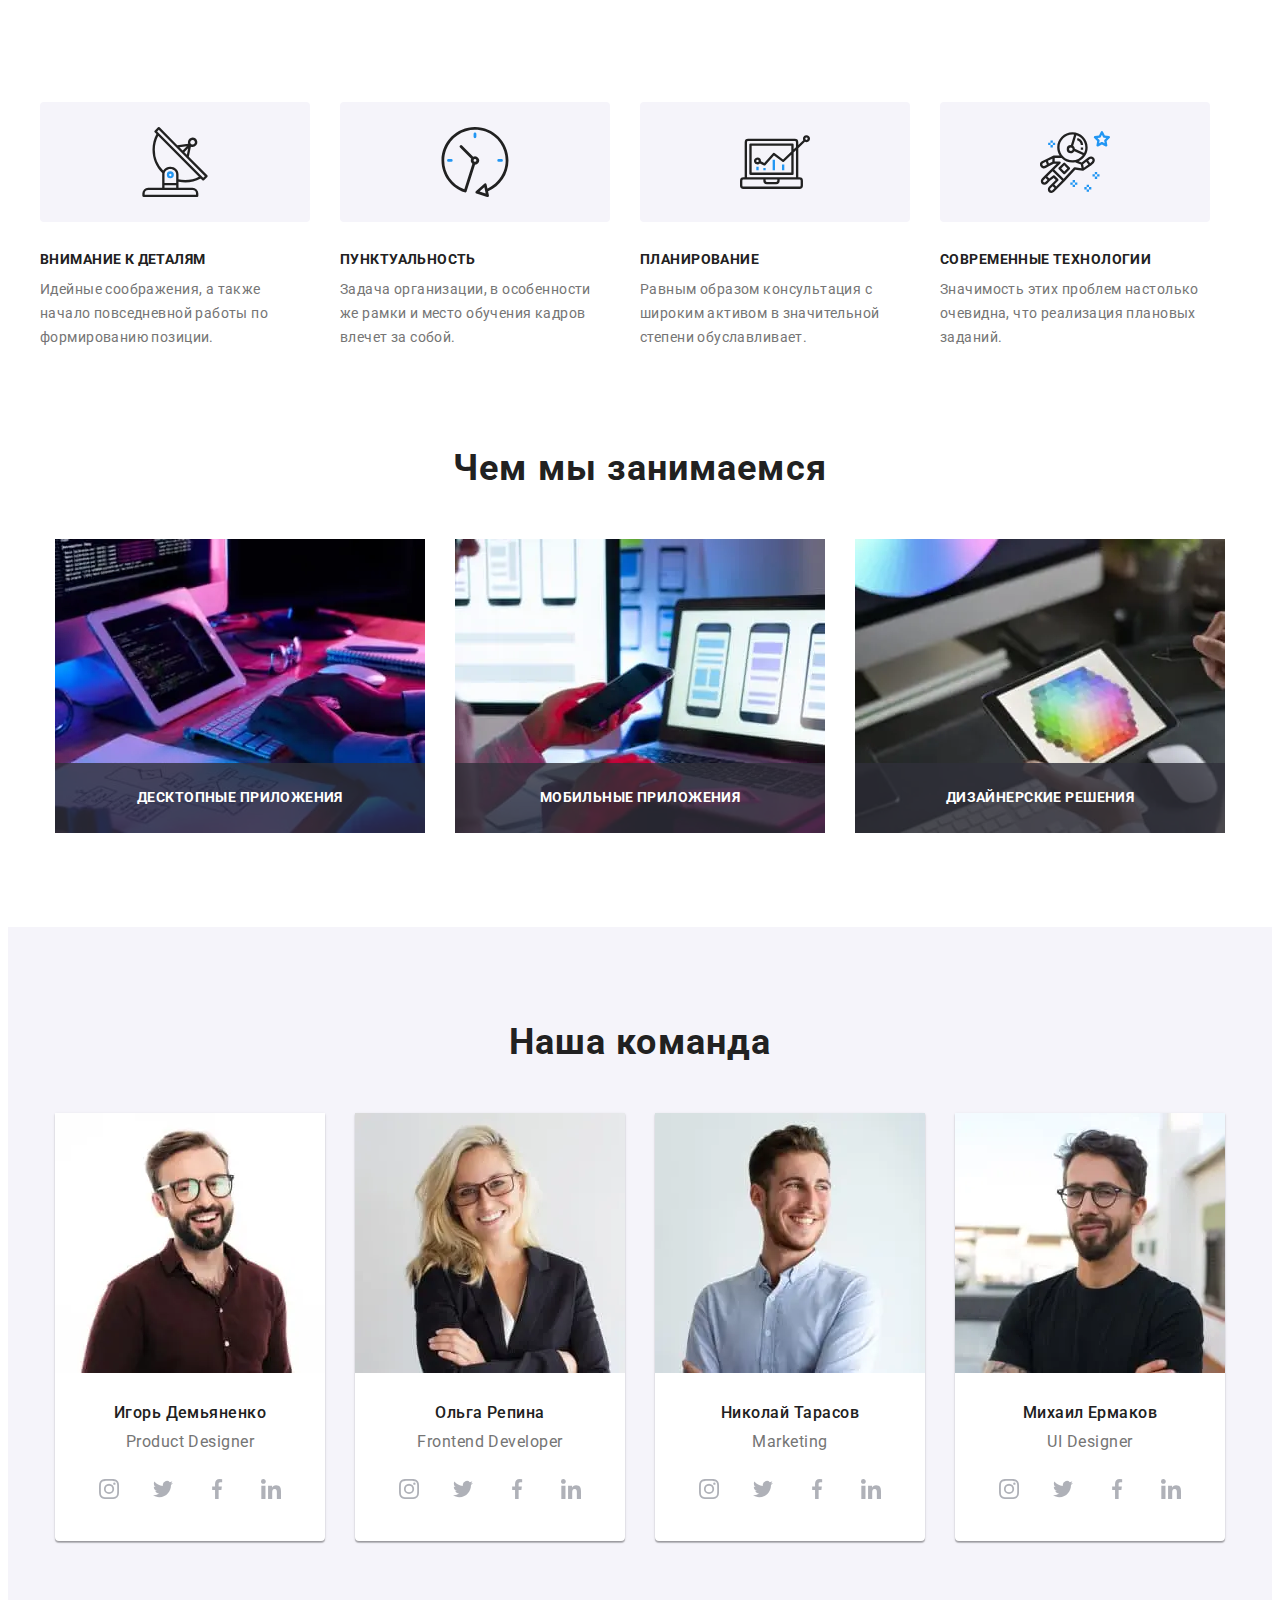
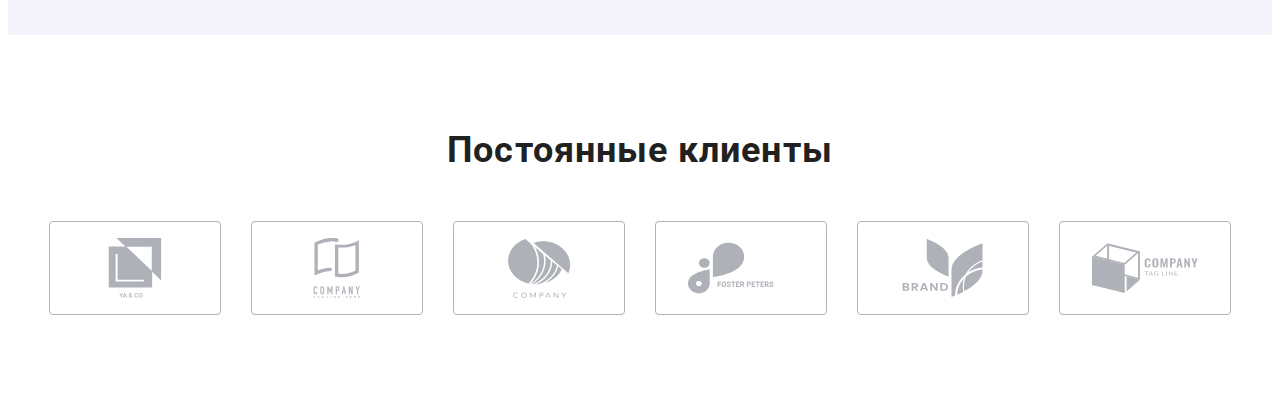
==== commit 5f892453: "Section Clients done" ====
--- a/index.html
+++ b/index.html
@@ -690,7 +690,7 @@
 
       <!--Блок Клиенты -->
 
-      <!-- <section class="clients">
+      <section class="clients">
         <div class="container">
           <h2 class="clients__tittle tittle">Постоянные клиенты</h2>
           <ul class="clients__cardSet cardSet">
@@ -774,7 +774,7 @@
             </li>
           </ul>
         </div>
-      </section> -->
+      </section>
     </main>
 
     <!-- Футер -->
--- a/css/main.min.css
+++ b/css/main.min.css
@@ -1 +1 @@
-:root{--main-color: #212121;--text-color: #757575;--additional-color: #ffffff;--hoover-color: #2196f3;--hoover-color-main-button: #188ce8;--border-coloor: #ececec;--icon-color: #afb1b8;--main-background-color: #ffffff;--footer-background-color: #2f303a;--additional-background-color: #f5f4fa;--hero-background-color: #c4c4c4}body{font-family:roboto,sans-serif;font-style:normal;font-weight:700;color:var(--main-color);background-color:var(--main-background-color)}h1,h2,h3,p,ul,a,span,button{padding:0;margin:0;list-style-type:none}img{display:block;max-width:100%;height:auto}.container{width:100%;padding:0 15px;margin-left:auto;margin-right:auto}@media screen and (min-width: 480px){.container{max-width:480px}}@media screen and (min-width: 768px){.container{max-width:768px}}@media screen and (min-width: 1200px){.container{max-width:1200px}}.logo{font-family:Raleway;font-size:26px;line-height:1.19;letter-spacing:.03em;text-decoration:none}.logo__span{color:var(--hoover-color)}.logo--black{color:var(--main-color)}.logo--white{color:var(--additional-color)}.button{display:-webkit-box;display:-ms-flexbox;display:flex;-webkit-box-align:center;-ms-flex-align:center;align-items:center;-webkit-box-pack:center;-ms-flex-pack:center;justify-content:center;width:200px;height:50px;font-family:roboto,sans-serif;font-style:normal;font-weight:700;font-size:16px;line-height:1.88;letter-spacing:.06em;color:var(--additional-color);background-color:var(--hoover-color);border:0;border-radius:4px;cursor:pointer;-webkit-transition:background-color 250ms cubic-bezier(0.4, 0, 0.2, 1);transition:background-color 250ms cubic-bezier(0.4, 0, 0.2, 1)}.button:hover,.button:focus{background-color:var(--hoover-color-main-button)}.tittle{font-size:36px;line-height:1.17;letter-spacing:.03em;text-align:center}@media screen and (min-width: 768px){.cardSet{display:-webkit-box;display:-ms-flexbox;display:flex;-webkit-box-align:center;-ms-flex-align:center;align-items:center;-webkit-box-pack:center;-ms-flex-pack:center;justify-content:center;-ms-flex-wrap:wrap;flex-wrap:wrap;gap:30px}}.socialMedia{display:-webkit-box;display:-ms-flexbox;display:flex;-webkit-box-align:center;-ms-flex-align:center;align-items:center;-webkit-box-pack:center;-ms-flex-pack:center;justify-content:center;gap:10px}.socialMedia__link{display:-webkit-box;display:-ms-flexbox;display:flex;-webkit-box-align:center;-ms-flex-align:center;align-items:center;-webkit-box-pack:center;-ms-flex-pack:center;justify-content:center;width:44px;height:44px;border-radius:50%;outline:rgba(0,0,0,0);outline:rgba(0,0,0,0);cursor:pointer;-webkit-transition:color 250ms cubic-bezier(0.4, 0, 0.2, 1),background-color 250ms cubic-bezier(0.4, 0, 0.2, 1);transition:color 250ms cubic-bezier(0.4, 0, 0.2, 1),background-color 250ms cubic-bezier(0.4, 0, 0.2, 1)}.socialMedia__icon{fill:currentColor}.socialMedia__link--white{color:var(--icon-color);background-color:var(--main-background-color)}.socialMedia__link--dark{color:var(--additional-color);background-color:rgba(255,255,255,.1)}.socialMedia__link:hover,.socialMedia__link:focus{color:var(--additional-color);background-color:var(--hoover-color)}.header{padding-top:24px;padding-bottom:25px;border-bottom:1px solid #ececec}.header__container{display:-webkit-box;display:-ms-flexbox;display:flex;-webkit-box-align:center;-ms-flex-align:center;align-items:center}.header__logo{margin-right:93px}.nav__list{display:-webkit-box;display:-ms-flexbox;display:flex;-webkit-box-align:center;-ms-flex-align:center;align-items:center;gap:50px;margin-right:305px;font-weight:500;font-size:14px}.nav__item{display:block;position:relative}.nav__link{padding:20px 0;line-height:1.14;letter-spacing:.02em;text-decoration:none;color:var(--main-color);-webkit-transition:color 250ms cubic-bezier(0.4, 0, 0.2, 1);transition:color 250ms cubic-bezier(0.4, 0, 0.2, 1)}.nav__link:hover,.nav__link:focus{color:var(--hoover-color)}.nav__link--current{padding-bottom:33px;color:var(--hoover-color)}.nav__link--current::after{content:"";display:block;width:100%;height:4px;background:var(--hoover-color);border-radius:2px;position:absolute;bottom:-33px}.header__contacts{display:-webkit-box;display:-ms-flexbox;display:flex;-webkit-box-align:center;-ms-flex-align:center;align-items:center;gap:30px}.contacts__link{display:-webkit-box;display:-ms-flexbox;display:flex;-webkit-box-align:center;-ms-flex-align:center;align-items:center;font-weight:500;font-size:14px;line-height:1.14;letter-spacing:.02em;text-decoration:none;color:var(--text-color);-webkit-transition:color 250ms cubic-bezier(0.4, 0, 0.2, 1);transition:color 250ms cubic-bezier(0.4, 0, 0.2, 1)}.contacts__link:hover,.contacts__link:focus{color:var(--hoover-color)}.contacts__icon{margin-right:10px;fill:currentColor}.hero{padding:200px 0;text-align:center;background-color:var(--hero-background-color);background-image:-webkit-gradient(linear, left top, left bottom, from(rgba(47, 48, 58, 0.4)), to(rgba(47, 48, 58, 0.4))),url(../images/studio/hero/hero.jpg);background-image:linear-gradient(rgba(47, 48, 58, 0.4), rgba(47, 48, 58, 0.4)),url(../images/studio/hero/hero.jpg);background-position:center;background-repeat:no-repeat}.hero__tittle{margin:auto;margin-bottom:30px;width:696px;font-weight:900;font-size:44px;line-height:1.36;letter-spacing:.06em;text-transform:uppercase;color:var(--additional-color)}.hero__button{margin:auto}.features{padding:60px 0}@media screen and (min-width: 1200px){.features{padding:94px 0}}@media screen and (min-width: 768px){.features__container{display:-webkit-box;display:-ms-flexbox;display:flex;gap:30px;-ms-flex-wrap:wrap;flex-wrap:wrap}}.features__card{width:100%;min-height:226px}@media screen and (min-width: 768px){.features__card{width:354px;min-height:251px}}@media screen and (min-width: 1200px){.features__card{width:270px}}@media screen and (max-width: 767px){.features__card:not(:last-child){margin-bottom:30px}}.features__logo{display:-webkit-box;display:-ms-flexbox;display:flex;-webkit-box-align:center;-ms-flex-align:center;align-items:center;-webkit-box-pack:center;-ms-flex-pack:center;justify-content:center;width:100%;height:120px;margin-bottom:30px;border-radius:4px;background-color:var(--additional-background-color)}.features__name{margin-bottom:10px;font-size:14px;line-height:1.14;letter-spacing:.03em;text-transform:uppercase}@media screen and (max-width: 767px){.features__name{text-align:center}}.features__text{font-weight:400;font-size:14px;line-height:1.71;letter-spacing:.03em;color:var(--text-color)}.products{padding-bottom:94px}.products__tittle{margin-bottom:50px}.products__cardSet{position:relative}.products__thumb{display:-webkit-box;display:-ms-flexbox;display:flex;-webkit-box-align:center;-ms-flex-align:center;align-items:center;-webkit-box-pack:center;-ms-flex-pack:center;justify-content:center;width:370px;height:70px;background:rgba(47,48,58,.8);position:absolute;bottom:0}.products__discription{font-size:14px;line-height:1.14;text-align:center;letter-spacing:.03em;text-transform:uppercase;color:var(--additional-color)}@media screen and (max-width: 1199px){.products{display:none}}.team{padding:60px 0;background-color:var(--additional-background-color)}@media screen and (min-width: 1200px){.team{padding:94px 0}}.team__tittle{margin-bottom:30px}@media screen and (min-width: 1200px){.team__tittle{margin-bottom:50px}}.team__card{padding-bottom:24px;background:var(--main-background-color);-webkit-box-shadow:0px 1px 3px rgba(0,0,0,.12),0px 1px 1px rgba(0,0,0,.14),0px 2px 1px rgba(0,0,0,.2);box-shadow:0px 1px 3px rgba(0,0,0,.12),0px 1px 1px rgba(0,0,0,.14),0px 2px 1px rgba(0,0,0,.2);border-radius:0px 0px 4px 4px}@media screen and (min-width: 1200px){.team__card{padding-bottom:30px}}@media screen and (max-width: 767px){.team__card:not(:last-child){margin-bottom:30px}}.team__img{margin-bottom:30px}.team__name{margin-bottom:10px;font-weight:500;font-size:16px;line-height:1.19;letter-spacing:.03em;text-align:center}.team__position{margin-bottom:16px;font-weight:400;font-size:16px;line-height:1.19;letter-spacing:.03em;color:var(--text-color);text-align:center}.clients{padding:94px 0}.clients__tittle{margin-bottom:50px}.clients__icon{fill:currentColor}.clients__link{display:-webkit-box;display:-ms-flexbox;display:flex;-webkit-box-align:center;-ms-flex-align:center;align-items:center;-webkit-box-pack:center;-ms-flex-pack:center;justify-content:center;width:170px;height:92px;border:1px solid var(--icon-color);border-radius:4px;color:var(--icon-color);cursor:pointer;-webkit-transition:color 250ms cubic-bezier(0.4, 0, 0.2, 1),border 250ms cubic-bezier(0.4, 0, 0.2, 1);transition:color 250ms cubic-bezier(0.4, 0, 0.2, 1),border 250ms cubic-bezier(0.4, 0, 0.2, 1)}.clients__link:hover,.clients__link:focus{color:var(--hoover-color);border:1px solid var(--hoover-color)}.portfolio{padding:94px 0}.portfolio__menu{display:-webkit-box;display:-ms-flexbox;display:flex;-webkit-box-align:center;-ms-flex-align:center;align-items:center;-webkit-box-pack:center;-ms-flex-pack:center;justify-content:center;gap:8px;margin-bottom:50px}.menu__button{padding:6px 22px;font-family:roboto,sans-serif;font-style:normal;font-weight:500;font-size:16px;line-height:1.62;letter-spacing:.03em;color:var(--main-color);background-color:var(--additional-background-color);border:0 solid rgba(0,0,0,0);border-radius:4px;cursor:pointer;-webkit-transition:color 250ms cubic-bezier(0.4, 0, 0.2, 1),background-color 250ms cubic-bezier(0.4, 0, 0.2, 1),-webkit-box-shadow 250ms cubic-bezier(0.4, 0, 0.2, 1);transition:color 250ms cubic-bezier(0.4, 0, 0.2, 1),background-color 250ms cubic-bezier(0.4, 0, 0.2, 1),-webkit-box-shadow 250ms cubic-bezier(0.4, 0, 0.2, 1);transition:color 250ms cubic-bezier(0.4, 0, 0.2, 1),background-color 250ms cubic-bezier(0.4, 0, 0.2, 1),box-shadow 250ms cubic-bezier(0.4, 0, 0.2, 1);transition:color 250ms cubic-bezier(0.4, 0, 0.2, 1),background-color 250ms cubic-bezier(0.4, 0, 0.2, 1),box-shadow 250ms cubic-bezier(0.4, 0, 0.2, 1),-webkit-box-shadow 250ms cubic-bezier(0.4, 0, 0.2, 1)}.menu__button--current,.menu__button:hover,.menu__button:focus{color:var(--additional-color);background-color:var(--hoover-color);-webkit-box-shadow:0px 3px 1px rgba(0,0,0,.1),0px 1px 2px rgba(0,0,0,.08),0px 2px 2px rgba(0,0,0,.12);box-shadow:0px 3px 1px rgba(0,0,0,.1),0px 1px 2px rgba(0,0,0,.08),0px 2px 2px rgba(0,0,0,.12)}.portfolio__cardSet{-ms-flex-wrap:wrap;flex-wrap:wrap}.card{background:var(--main-background-color);cursor:pointer;-webkit-transition:-webkit-box-shadow 250ms cubic-bezier(0.4, 0, 0.2, 1);transition:-webkit-box-shadow 250ms cubic-bezier(0.4, 0, 0.2, 1);transition:box-shadow 250ms cubic-bezier(0.4, 0, 0.2, 1);transition:box-shadow 250ms cubic-bezier(0.4, 0, 0.2, 1), -webkit-box-shadow 250ms cubic-bezier(0.4, 0, 0.2, 1);position:relative}.card__imgWrapper{position:relative;overflow:hidden}.card__discription{padding:20px 24px;border:1px solid #eee;border-top:none}.card__tittle{margin-bottom:4px;font-size:18px;line-height:2;letter-spacing:.06em}.card__text{font-weight:400;font-size:16px;line-height:1.88;letter-spacing:.03em;color:var(--text-color)}.card:hover,.card:focus{-webkit-box-shadow:0px 1px 1px rgba(0,0,0,.12),0px 4px 4px rgba(0,0,0,.06),1px 4px 6px rgba(0,0,0,.16);box-shadow:0px 1px 1px rgba(0,0,0,.12),0px 4px 4px rgba(0,0,0,.06),1px 4px 6px rgba(0,0,0,.16)}.overlay{display:-webkit-box;display:-ms-flexbox;display:flex;-webkit-box-pack:center;-ms-flex-pack:center;justify-content:center;-webkit-box-align:center;-ms-flex-align:center;align-items:center;width:370px;height:294px;background-color:var(--hoover-color);position:absolute;top:100%;-webkit-transition:-webkit-transform 250ms cubic-bezier(0.4, 0, 0.2, 1);transition:-webkit-transform 250ms cubic-bezier(0.4, 0, 0.2, 1);transition:transform 250ms cubic-bezier(0.4, 0, 0.2, 1);transition:transform 250ms cubic-bezier(0.4, 0, 0.2, 1), -webkit-transform 250ms cubic-bezier(0.4, 0, 0.2, 1)}.overlay__text{display:block;padding:63px 24px;font-weight:400;font-size:18px;line-height:1.56;letter-spacing:.03em;color:var(--additional-color)}.card:hover .overlay{-webkit-transform:translateY(-100%);transform:translateY(-100%);overflow:visible}.footer{padding:60px 0;background-color:var(--footer-background-color)}.footer .container{display:-webkit-box;display:-ms-flexbox;display:flex;-webkit-box-align:baseline;-ms-flex-align:baseline;align-items:baseline}.footer__main{margin-right:70px}.footer__logo{display:inline-block;margin-bottom:20px}.footer__address{width:231px;margin-bottom:9px;font-weight:400;font-style:normal;font-size:14px;line-height:1.71;letter-spacing:.03em;color:var(--additional-color)}.footer__item:not(:last-child){margin-bottom:9px}.footer__contact{font-weight:400;font-size:14px;line-height:1.71;letter-spacing:.03em;color:rgba(255,255,255,.6);text-decoration:none;-webkit-transition:color 250ms cubic-bezier(0.4, 0, 0.2, 1);transition:color 250ms cubic-bezier(0.4, 0, 0.2, 1)}.footer__contact:hover,.footer__contact:focus{color:var(--hoover-color)}.connect__tittle{display:inline-block;margin-bottom:20px;font-weight:700;font-size:14px;line-height:1.14;letter-spacing:.03em;text-transform:uppercase;color:var(--additional-color)}.connect__socialMedia{margin-right:93px}.subscribe__tittle{display:inline-block;margin-bottom:20px;font-weight:700;font-size:14px;line-height:1.14;letter-spacing:.03em;text-transform:uppercase;color:var(--additional-color)}.subscribe__form{display:-webkit-box;display:-ms-flexbox;display:flex;-webkit-box-align:center;-ms-flex-align:center;align-items:center;-webkit-box-pack:center;-ms-flex-pack:center;justify-content:center;gap:12px}.subscribe__field{width:358px;height:50px;padding:0 16px;color:var(--additional-color);background-color:rgba(0,0,0,0);outline:rgba(0,0,0,0);border:1px solid rgba(255,255,255,.3);-webkit-filter:drop-shadow(0px 4px 4px rgba(0, 0, 0, 0.15));filter:drop-shadow(0px 4px 4px rgba(0, 0, 0, 0.15));border-radius:4px}.subscribe__field:-webkit-autofill,.subscribe__field:-webkit-autofill:hover,.subscribe__field:-webkit-autofill:focus{border:1px solid green;-webkit-text-fill-color:var(--additional-color);-webkit-transition:background-color 5000s ease-in-out 0s;transition:background-color 5000s ease-in-out 0s}.subscribe__button{gap:10px}.backdrop{position:fixed;top:0;left:0;width:100%;height:100%;background-color:rgba(0,0,0,.2);opacity:1;-webkit-transition:opacity 250ms cubic-bezier(0.4, 0, 0.2, 1);transition:opacity 250ms cubic-bezier(0.4, 0, 0.2, 1)}.backdrop--is-hidden{opacity:0;pointer-events:none}.backdrop--is-hidden .backdrop__modal{-webkit-transform:translate(-50%, -50%) scale(0);transform:translate(-50%, -50%) scale(0)}.modal{position:absolute;position:relative;top:50%;left:50%;width:528px;height:581px;padding:40px;background:var(--main-background-color);-webkit-box-shadow:0px 1px 3px rgba(0,0,0,.12),0px 1px 1px rgba(0,0,0,.14),0px 2px 1px rgba(0,0,0,.2);box-shadow:0px 1px 3px rgba(0,0,0,.12),0px 1px 1px rgba(0,0,0,.14),0px 2px 1px rgba(0,0,0,.2);border-radius:4px;-webkit-transform:translate(-50%, -50%) scale(1);transform:translate(-50%, -50%) scale(1);-webkit-transition:translate 250ms cubic-bezier(0.4, 0, 0.2, 1);transition:translate 250ms cubic-bezier(0.4, 0, 0.2, 1)}.modal__buttonClose{display:-webkit-box;display:-ms-flexbox;display:flex;-webkit-box-align:center;-ms-flex-align:center;align-items:center;-webkit-box-pack:center;-ms-flex-pack:center;justify-content:center;position:absolute;top:8px;right:8px;width:30px;height:30px;color:var(--main-color);background-color:var(--main-background-color);border:1px solid rgba(0,0,0,.1);border-radius:50%;outline:rgba(0,0,0,0);cursor:pointer;-webkit-transition:color 250ms cubic-bezier(0.4, 0, 0.2, 1);transition:color 250ms cubic-bezier(0.4, 0, 0.2, 1)}.modal__buttonClose:hover,.modal__buttonClose:focus{color:var(--hoover-color)}.modal__icon{fill:currentColor}.modal__tittle{font-weight:700;font-size:20px;line-height:1.15;letter-spacing:.03em;color:var(--main-color)}.modal__form{margin-top:12px;display:-webkit-box;display:-ms-flexbox;display:flex;-webkit-box-orient:vertical;-webkit-box-direction:normal;-ms-flex-direction:column;flex-direction:column}.form__label{position:relative}.form__name{display:block;margin-bottom:4px;font-weight:400;font-size:12px;line-height:1.17;letter-spacing:.01em;color:var(--text-color)}.form__field{display:block;margin-bottom:10px;padding:0 42px;width:100%;height:40px;border:1px solid rgba(33,33,33,.2);border-radius:4px;outline:rgba(0,0,0,0)}.form__field:focus-within~.form__icon{fill:var(--hoover-color)}.form__icon{position:absolute;left:12px;bottom:11px;-webkit-transform:translateY(-50%);transform:translateY(-50%);fill:var(--main-color);-webkit-transition:fill 250ms cubic-bezier(0.4, 0, 0.2, 1);transition:fill 250ms cubic-bezier(0.4, 0, 0.2, 1)}.form__textarea{padding:12px 16px;margin-bottom:20px;width:448px;height:120px;border:1px solid rgba(33,33,33,.2);border-radius:4px;outline:rgba(0,0,0,0);resize:none}.form__textarea::-webkit-input-placeholder{font-weight:400;font-size:12px;line-height:1.17;letter-spacing:.01em;color:rgba(117,117,117,.5)}.form__textarea::-moz-placeholder{font-weight:400;font-size:12px;line-height:1.17;letter-spacing:.01em;color:rgba(117,117,117,.5)}.form__textarea:-ms-input-placeholder{font-weight:400;font-size:12px;line-height:1.17;letter-spacing:.01em;color:rgba(117,117,117,.5)}.form__textarea::-ms-input-placeholder{font-weight:400;font-size:12px;line-height:1.17;letter-spacing:.01em;color:rgba(117,117,117,.5)}.form__textarea::placeholder{font-weight:400;font-size:12px;line-height:1.17;letter-spacing:.01em;color:rgba(117,117,117,.5)}.form__field:focus-within,.form__textarea:focus-within{border-color:#2196f3}.form__checkbox{display:-webkit-inline-box;display:-ms-inline-flexbox;display:inline-flex;-webkit-box-align:baseline;-ms-flex-align:baseline;align-items:baseline;-webkit-box-pack:center;-ms-flex-pack:center;justify-content:center;margin-bottom:30px;padding-left:12px;padding-right:11px}.checkbox__field{position:absolute;width:1px;height:1px;margin:-1px;border:0;padding:0;white-space:nowrap;-webkit-clip-path:inset(100%);clip-path:inset(100%);clip:rect(0 0 0 0);overflow:hidden}.checkbox__field:focus-within+.checkbox__custom{border-color:var(--hoover-color)}.checkbox__field:checked+.checkbox__custom{border-color:var(--hoover-color);background-color:var(--hoover-color)}.checkbox__custom{display:-webkit-box;display:-ms-flexbox;display:flex;-webkit-box-align:center;-ms-flex-align:center;align-items:center;-webkit-box-pack:center;-ms-flex-pack:center;justify-content:center;margin-right:8px;width:16px;height:15px;border:1px solid #000;-webkit-box-shadow:0px 4px 4px rgba(0,0,0,.25);box-shadow:0px 4px 4px rgba(0,0,0,.25);border-radius:1px;background-color:var(--main-background-color);-webkit-transition-property:color;transition-property:color;-webkit-transition-property:border-color;transition-property:border-color;-webkit-transition-property:background-color;transition-property:background-color;-webkit-transition-duration:250ms;transition-duration:250ms;-webkit-transition-timing-function:cubic-bezier(0.4, 0, 0.2, 1);transition-timing-function:cubic-bezier(0.4, 0, 0.2, 1)}.checkbox__icon{fill:var(--additional-color)}.checkbox__name{font-weight:400;font-size:14px;line-height:1.7;letter-spacing:.03em;color:var(--text-color);-webkit-user-select:none;-moz-user-select:none;-ms-user-select:none;user-select:none}.checkbox__terms{color:var(--hoover-color)}.button__submit{margin:auto}.button__submit:hover,.button__submit:focus{background-color:var(--hoover-color-main-button)}/*# sourceMappingURL=main.min.css.map */+:root{--main-color: #212121;--text-color: #757575;--additional-color: #ffffff;--hoover-color: #2196f3;--hoover-color-main-button: #188ce8;--border-coloor: #ececec;--icon-color: #afb1b8;--main-background-color: #ffffff;--footer-background-color: #2f303a;--additional-background-color: #f5f4fa;--hero-background-color: #c4c4c4}body{font-family:roboto,sans-serif;font-style:normal;font-weight:700;color:var(--main-color);background-color:var(--main-background-color)}h1,h2,h3,p,ul,a,span,button{padding:0;margin:0;list-style-type:none}img{display:block;max-width:100%;height:auto}.container{width:100%;padding:0 15px;margin-left:auto;margin-right:auto}@media screen and (min-width: 480px){.container{max-width:480px}}@media screen and (min-width: 768px){.container{max-width:768px}}@media screen and (min-width: 1200px){.container{max-width:1200px}}.logo{font-family:Raleway;font-size:26px;line-height:1.19;letter-spacing:.03em;text-decoration:none}.logo__span{color:var(--hoover-color)}.logo--black{color:var(--main-color)}.logo--white{color:var(--additional-color)}.button{display:-webkit-box;display:-ms-flexbox;display:flex;-webkit-box-align:center;-ms-flex-align:center;align-items:center;-webkit-box-pack:center;-ms-flex-pack:center;justify-content:center;width:200px;height:50px;font-family:roboto,sans-serif;font-style:normal;font-weight:700;font-size:16px;line-height:1.88;letter-spacing:.06em;color:var(--additional-color);background-color:var(--hoover-color);border:0;border-radius:4px;cursor:pointer;-webkit-transition:background-color 250ms cubic-bezier(0.4, 0, 0.2, 1);transition:background-color 250ms cubic-bezier(0.4, 0, 0.2, 1)}.button:hover,.button:focus{background-color:var(--hoover-color-main-button)}.tittle{font-size:36px;line-height:1.17;letter-spacing:.03em;text-align:center}@media screen and (min-width: 768px){.cardSet{display:-webkit-box;display:-ms-flexbox;display:flex;-webkit-box-align:center;-ms-flex-align:center;align-items:center;-webkit-box-pack:center;-ms-flex-pack:center;justify-content:center;-ms-flex-wrap:wrap;flex-wrap:wrap;gap:30px}}.socialMedia{display:-webkit-box;display:-ms-flexbox;display:flex;-webkit-box-align:center;-ms-flex-align:center;align-items:center;-webkit-box-pack:center;-ms-flex-pack:center;justify-content:center;gap:10px}.socialMedia__link{display:-webkit-box;display:-ms-flexbox;display:flex;-webkit-box-align:center;-ms-flex-align:center;align-items:center;-webkit-box-pack:center;-ms-flex-pack:center;justify-content:center;width:44px;height:44px;border-radius:50%;outline:rgba(0,0,0,0);outline:rgba(0,0,0,0);cursor:pointer;-webkit-transition:color 250ms cubic-bezier(0.4, 0, 0.2, 1),background-color 250ms cubic-bezier(0.4, 0, 0.2, 1);transition:color 250ms cubic-bezier(0.4, 0, 0.2, 1),background-color 250ms cubic-bezier(0.4, 0, 0.2, 1)}.socialMedia__icon{fill:currentColor}.socialMedia__link--white{color:var(--icon-color);background-color:var(--main-background-color)}.socialMedia__link--dark{color:var(--additional-color);background-color:rgba(255,255,255,.1)}.socialMedia__link:hover,.socialMedia__link:focus{color:var(--additional-color);background-color:var(--hoover-color)}.header{padding-top:24px;padding-bottom:25px;border-bottom:1px solid #ececec}.header__container{display:-webkit-box;display:-ms-flexbox;display:flex;-webkit-box-align:center;-ms-flex-align:center;align-items:center}.header__logo{margin-right:93px}.nav__list{display:-webkit-box;display:-ms-flexbox;display:flex;-webkit-box-align:center;-ms-flex-align:center;align-items:center;gap:50px;margin-right:305px;font-weight:500;font-size:14px}.nav__item{display:block;position:relative}.nav__link{padding:20px 0;line-height:1.14;letter-spacing:.02em;text-decoration:none;color:var(--main-color);-webkit-transition:color 250ms cubic-bezier(0.4, 0, 0.2, 1);transition:color 250ms cubic-bezier(0.4, 0, 0.2, 1)}.nav__link:hover,.nav__link:focus{color:var(--hoover-color)}.nav__link--current{padding-bottom:33px;color:var(--hoover-color)}.nav__link--current::after{content:"";display:block;width:100%;height:4px;background:var(--hoover-color);border-radius:2px;position:absolute;bottom:-33px}.header__contacts{display:-webkit-box;display:-ms-flexbox;display:flex;-webkit-box-align:center;-ms-flex-align:center;align-items:center;gap:30px}.contacts__link{display:-webkit-box;display:-ms-flexbox;display:flex;-webkit-box-align:center;-ms-flex-align:center;align-items:center;font-weight:500;font-size:14px;line-height:1.14;letter-spacing:.02em;text-decoration:none;color:var(--text-color);-webkit-transition:color 250ms cubic-bezier(0.4, 0, 0.2, 1);transition:color 250ms cubic-bezier(0.4, 0, 0.2, 1)}.contacts__link:hover,.contacts__link:focus{color:var(--hoover-color)}.contacts__icon{margin-right:10px;fill:currentColor}.hero{padding:200px 0;text-align:center;background-color:var(--hero-background-color);background-image:-webkit-gradient(linear, left top, left bottom, from(rgba(47, 48, 58, 0.4)), to(rgba(47, 48, 58, 0.4))),url(../images/studio/hero/hero.jpg);background-image:linear-gradient(rgba(47, 48, 58, 0.4), rgba(47, 48, 58, 0.4)),url(../images/studio/hero/hero.jpg);background-position:center;background-repeat:no-repeat}.hero__tittle{margin:auto;margin-bottom:30px;width:696px;font-weight:900;font-size:44px;line-height:1.36;letter-spacing:.06em;text-transform:uppercase;color:var(--additional-color)}.hero__button{margin:auto}.features{padding:60px 0}@media screen and (min-width: 1200px){.features{padding:94px 0}}@media screen and (min-width: 768px){.features__container{display:-webkit-box;display:-ms-flexbox;display:flex;gap:30px;-ms-flex-wrap:wrap;flex-wrap:wrap}}.features__card{width:100%;min-height:226px}@media screen and (min-width: 768px){.features__card{width:354px;min-height:251px}}@media screen and (min-width: 1200px){.features__card{width:270px}}@media screen and (max-width: 767px){.features__card:not(:last-child){margin-bottom:30px}}.features__logo{display:-webkit-box;display:-ms-flexbox;display:flex;-webkit-box-align:center;-ms-flex-align:center;align-items:center;-webkit-box-pack:center;-ms-flex-pack:center;justify-content:center;width:100%;height:120px;margin-bottom:30px;border-radius:4px;background-color:var(--additional-background-color)}.features__name{margin-bottom:10px;font-size:14px;line-height:1.14;letter-spacing:.03em;text-transform:uppercase}@media screen and (max-width: 767px){.features__name{text-align:center}}.features__text{font-weight:400;font-size:14px;line-height:1.71;letter-spacing:.03em;color:var(--text-color)}.products{padding-bottom:94px}.products__tittle{margin-bottom:50px}.products__cardSet{position:relative}.products__thumb{display:-webkit-box;display:-ms-flexbox;display:flex;-webkit-box-align:center;-ms-flex-align:center;align-items:center;-webkit-box-pack:center;-ms-flex-pack:center;justify-content:center;width:370px;height:70px;background:rgba(47,48,58,.8);position:absolute;bottom:0}.products__discription{font-size:14px;line-height:1.14;text-align:center;letter-spacing:.03em;text-transform:uppercase;color:var(--additional-color)}@media screen and (max-width: 1199px){.products{display:none}}.team{padding:60px 0;background-color:var(--additional-background-color)}@media screen and (min-width: 1200px){.team{padding:94px 0}}.team__tittle{margin-bottom:30px}@media screen and (min-width: 1200px){.team__tittle{margin-bottom:50px}}.team__card{padding-bottom:24px;background:var(--main-background-color);-webkit-box-shadow:0px 1px 3px rgba(0,0,0,.12),0px 1px 1px rgba(0,0,0,.14),0px 2px 1px rgba(0,0,0,.2);box-shadow:0px 1px 3px rgba(0,0,0,.12),0px 1px 1px rgba(0,0,0,.14),0px 2px 1px rgba(0,0,0,.2);border-radius:0px 0px 4px 4px}@media screen and (min-width: 1200px){.team__card{padding-bottom:30px}}@media screen and (max-width: 767px){.team__card:not(:last-child){margin-bottom:30px}}.team__img{margin-bottom:30px}.team__name{margin-bottom:10px;font-weight:500;font-size:16px;line-height:1.19;letter-spacing:.03em;text-align:center}.team__position{margin-bottom:16px;font-weight:400;font-size:16px;line-height:1.19;letter-spacing:.03em;color:var(--text-color);text-align:center}.clients{padding:60px 0}@media screen and (min-width: 1200px){.clients{padding:94px 0}}.clients__cardSet{display:-webkit-box;display:-ms-flexbox;display:flex;-webkit-box-align:center;-ms-flex-align:center;align-items:center;-webkit-box-pack:center;-ms-flex-pack:center;justify-content:center;-ms-flex-wrap:wrap;flex-wrap:wrap;gap:30px}.clients__tittle{margin-bottom:30px}@media screen and (min-width: 1200px){.clients__tittle{margin-bottom:50px}}.clients__icon{fill:currentColor}.clients__link{display:-webkit-box;display:-ms-flexbox;display:flex;-webkit-box-align:center;-ms-flex-align:center;align-items:center;-webkit-box-pack:center;-ms-flex-pack:center;justify-content:center;width:210px;height:92px;border:1px solid var(--icon-color);border-radius:4px;color:var(--icon-color);cursor:pointer;-webkit-transition:color 250ms cubic-bezier(0.4, 0, 0.2, 1),border 250ms cubic-bezier(0.4, 0, 0.2, 1);transition:color 250ms cubic-bezier(0.4, 0, 0.2, 1),border 250ms cubic-bezier(0.4, 0, 0.2, 1)}.clients__link:hover,.clients__link:focus{color:var(--hoover-color);border:1px solid var(--hoover-color)}@media screen and (min-width: 768px){.clients__link{width:226px}}@media screen and (min-width: 1200px){.clients__link{width:170px}}.portfolio{padding:94px 0}.portfolio__menu{display:-webkit-box;display:-ms-flexbox;display:flex;-webkit-box-align:center;-ms-flex-align:center;align-items:center;-webkit-box-pack:center;-ms-flex-pack:center;justify-content:center;gap:8px;margin-bottom:50px}.menu__button{padding:6px 22px;font-family:roboto,sans-serif;font-style:normal;font-weight:500;font-size:16px;line-height:1.62;letter-spacing:.03em;color:var(--main-color);background-color:var(--additional-background-color);border:0 solid rgba(0,0,0,0);border-radius:4px;cursor:pointer;-webkit-transition:color 250ms cubic-bezier(0.4, 0, 0.2, 1),background-color 250ms cubic-bezier(0.4, 0, 0.2, 1),-webkit-box-shadow 250ms cubic-bezier(0.4, 0, 0.2, 1);transition:color 250ms cubic-bezier(0.4, 0, 0.2, 1),background-color 250ms cubic-bezier(0.4, 0, 0.2, 1),-webkit-box-shadow 250ms cubic-bezier(0.4, 0, 0.2, 1);transition:color 250ms cubic-bezier(0.4, 0, 0.2, 1),background-color 250ms cubic-bezier(0.4, 0, 0.2, 1),box-shadow 250ms cubic-bezier(0.4, 0, 0.2, 1);transition:color 250ms cubic-bezier(0.4, 0, 0.2, 1),background-color 250ms cubic-bezier(0.4, 0, 0.2, 1),box-shadow 250ms cubic-bezier(0.4, 0, 0.2, 1),-webkit-box-shadow 250ms cubic-bezier(0.4, 0, 0.2, 1)}.menu__button--current,.menu__button:hover,.menu__button:focus{color:var(--additional-color);background-color:var(--hoover-color);-webkit-box-shadow:0px 3px 1px rgba(0,0,0,.1),0px 1px 2px rgba(0,0,0,.08),0px 2px 2px rgba(0,0,0,.12);box-shadow:0px 3px 1px rgba(0,0,0,.1),0px 1px 2px rgba(0,0,0,.08),0px 2px 2px rgba(0,0,0,.12)}.portfolio__cardSet{-ms-flex-wrap:wrap;flex-wrap:wrap}.card{background:var(--main-background-color);cursor:pointer;-webkit-transition:-webkit-box-shadow 250ms cubic-bezier(0.4, 0, 0.2, 1);transition:-webkit-box-shadow 250ms cubic-bezier(0.4, 0, 0.2, 1);transition:box-shadow 250ms cubic-bezier(0.4, 0, 0.2, 1);transition:box-shadow 250ms cubic-bezier(0.4, 0, 0.2, 1), -webkit-box-shadow 250ms cubic-bezier(0.4, 0, 0.2, 1);position:relative}.card__imgWrapper{position:relative;overflow:hidden}.card__discription{padding:20px 24px;border:1px solid #eee;border-top:none}.card__tittle{margin-bottom:4px;font-size:18px;line-height:2;letter-spacing:.06em}.card__text{font-weight:400;font-size:16px;line-height:1.88;letter-spacing:.03em;color:var(--text-color)}.card:hover,.card:focus{-webkit-box-shadow:0px 1px 1px rgba(0,0,0,.12),0px 4px 4px rgba(0,0,0,.06),1px 4px 6px rgba(0,0,0,.16);box-shadow:0px 1px 1px rgba(0,0,0,.12),0px 4px 4px rgba(0,0,0,.06),1px 4px 6px rgba(0,0,0,.16)}.overlay{display:-webkit-box;display:-ms-flexbox;display:flex;-webkit-box-pack:center;-ms-flex-pack:center;justify-content:center;-webkit-box-align:center;-ms-flex-align:center;align-items:center;width:370px;height:294px;background-color:var(--hoover-color);position:absolute;top:100%;-webkit-transition:-webkit-transform 250ms cubic-bezier(0.4, 0, 0.2, 1);transition:-webkit-transform 250ms cubic-bezier(0.4, 0, 0.2, 1);transition:transform 250ms cubic-bezier(0.4, 0, 0.2, 1);transition:transform 250ms cubic-bezier(0.4, 0, 0.2, 1), -webkit-transform 250ms cubic-bezier(0.4, 0, 0.2, 1)}.overlay__text{display:block;padding:63px 24px;font-weight:400;font-size:18px;line-height:1.56;letter-spacing:.03em;color:var(--additional-color)}.card:hover .overlay{-webkit-transform:translateY(-100%);transform:translateY(-100%);overflow:visible}.footer{padding:60px 0;background-color:var(--footer-background-color)}.footer .container{display:-webkit-box;display:-ms-flexbox;display:flex;-webkit-box-align:baseline;-ms-flex-align:baseline;align-items:baseline}.footer__main{margin-right:70px}.footer__logo{display:inline-block;margin-bottom:20px}.footer__address{width:231px;margin-bottom:9px;font-weight:400;font-style:normal;font-size:14px;line-height:1.71;letter-spacing:.03em;color:var(--additional-color)}.footer__item:not(:last-child){margin-bottom:9px}.footer__contact{font-weight:400;font-size:14px;line-height:1.71;letter-spacing:.03em;color:rgba(255,255,255,.6);text-decoration:none;-webkit-transition:color 250ms cubic-bezier(0.4, 0, 0.2, 1);transition:color 250ms cubic-bezier(0.4, 0, 0.2, 1)}.footer__contact:hover,.footer__contact:focus{color:var(--hoover-color)}.connect__tittle{display:inline-block;margin-bottom:20px;font-weight:700;font-size:14px;line-height:1.14;letter-spacing:.03em;text-transform:uppercase;color:var(--additional-color)}.connect__socialMedia{margin-right:93px}.subscribe__tittle{display:inline-block;margin-bottom:20px;font-weight:700;font-size:14px;line-height:1.14;letter-spacing:.03em;text-transform:uppercase;color:var(--additional-color)}.subscribe__form{display:-webkit-box;display:-ms-flexbox;display:flex;-webkit-box-align:center;-ms-flex-align:center;align-items:center;-webkit-box-pack:center;-ms-flex-pack:center;justify-content:center;gap:12px}.subscribe__field{width:358px;height:50px;padding:0 16px;color:var(--additional-color);background-color:rgba(0,0,0,0);outline:rgba(0,0,0,0);border:1px solid rgba(255,255,255,.3);-webkit-filter:drop-shadow(0px 4px 4px rgba(0, 0, 0, 0.15));filter:drop-shadow(0px 4px 4px rgba(0, 0, 0, 0.15));border-radius:4px}.subscribe__field:-webkit-autofill,.subscribe__field:-webkit-autofill:hover,.subscribe__field:-webkit-autofill:focus{border:1px solid green;-webkit-text-fill-color:var(--additional-color);-webkit-transition:background-color 5000s ease-in-out 0s;transition:background-color 5000s ease-in-out 0s}.subscribe__button{gap:10px}.backdrop{position:fixed;top:0;left:0;width:100%;height:100%;background-color:rgba(0,0,0,.2);opacity:1;-webkit-transition:opacity 250ms cubic-bezier(0.4, 0, 0.2, 1);transition:opacity 250ms cubic-bezier(0.4, 0, 0.2, 1)}.backdrop--is-hidden{opacity:0;pointer-events:none}.backdrop--is-hidden .backdrop__modal{-webkit-transform:translate(-50%, -50%) scale(0);transform:translate(-50%, -50%) scale(0)}.modal{position:absolute;position:relative;top:50%;left:50%;width:528px;height:581px;padding:40px;background:var(--main-background-color);-webkit-box-shadow:0px 1px 3px rgba(0,0,0,.12),0px 1px 1px rgba(0,0,0,.14),0px 2px 1px rgba(0,0,0,.2);box-shadow:0px 1px 3px rgba(0,0,0,.12),0px 1px 1px rgba(0,0,0,.14),0px 2px 1px rgba(0,0,0,.2);border-radius:4px;-webkit-transform:translate(-50%, -50%) scale(1);transform:translate(-50%, -50%) scale(1);-webkit-transition:translate 250ms cubic-bezier(0.4, 0, 0.2, 1);transition:translate 250ms cubic-bezier(0.4, 0, 0.2, 1)}.modal__buttonClose{display:-webkit-box;display:-ms-flexbox;display:flex;-webkit-box-align:center;-ms-flex-align:center;align-items:center;-webkit-box-pack:center;-ms-flex-pack:center;justify-content:center;position:absolute;top:8px;right:8px;width:30px;height:30px;color:var(--main-color);background-color:var(--main-background-color);border:1px solid rgba(0,0,0,.1);border-radius:50%;outline:rgba(0,0,0,0);cursor:pointer;-webkit-transition:color 250ms cubic-bezier(0.4, 0, 0.2, 1);transition:color 250ms cubic-bezier(0.4, 0, 0.2, 1)}.modal__buttonClose:hover,.modal__buttonClose:focus{color:var(--hoover-color)}.modal__icon{fill:currentColor}.modal__tittle{font-weight:700;font-size:20px;line-height:1.15;letter-spacing:.03em;color:var(--main-color)}.modal__form{margin-top:12px;display:-webkit-box;display:-ms-flexbox;display:flex;-webkit-box-orient:vertical;-webkit-box-direction:normal;-ms-flex-direction:column;flex-direction:column}.form__label{position:relative}.form__name{display:block;margin-bottom:4px;font-weight:400;font-size:12px;line-height:1.17;letter-spacing:.01em;color:var(--text-color)}.form__field{display:block;margin-bottom:10px;padding:0 42px;width:100%;height:40px;border:1px solid rgba(33,33,33,.2);border-radius:4px;outline:rgba(0,0,0,0)}.form__field:focus-within~.form__icon{fill:var(--hoover-color)}.form__icon{position:absolute;left:12px;bottom:11px;-webkit-transform:translateY(-50%);transform:translateY(-50%);fill:var(--main-color);-webkit-transition:fill 250ms cubic-bezier(0.4, 0, 0.2, 1);transition:fill 250ms cubic-bezier(0.4, 0, 0.2, 1)}.form__textarea{padding:12px 16px;margin-bottom:20px;width:448px;height:120px;border:1px solid rgba(33,33,33,.2);border-radius:4px;outline:rgba(0,0,0,0);resize:none}.form__textarea::-webkit-input-placeholder{font-weight:400;font-size:12px;line-height:1.17;letter-spacing:.01em;color:rgba(117,117,117,.5)}.form__textarea::-moz-placeholder{font-weight:400;font-size:12px;line-height:1.17;letter-spacing:.01em;color:rgba(117,117,117,.5)}.form__textarea:-ms-input-placeholder{font-weight:400;font-size:12px;line-height:1.17;letter-spacing:.01em;color:rgba(117,117,117,.5)}.form__textarea::-ms-input-placeholder{font-weight:400;font-size:12px;line-height:1.17;letter-spacing:.01em;color:rgba(117,117,117,.5)}.form__textarea::placeholder{font-weight:400;font-size:12px;line-height:1.17;letter-spacing:.01em;color:rgba(117,117,117,.5)}.form__field:focus-within,.form__textarea:focus-within{border-color:#2196f3}.form__checkbox{display:-webkit-inline-box;display:-ms-inline-flexbox;display:inline-flex;-webkit-box-align:baseline;-ms-flex-align:baseline;align-items:baseline;-webkit-box-pack:center;-ms-flex-pack:center;justify-content:center;margin-bottom:30px;padding-left:12px;padding-right:11px}.checkbox__field{position:absolute;width:1px;height:1px;margin:-1px;border:0;padding:0;white-space:nowrap;-webkit-clip-path:inset(100%);clip-path:inset(100%);clip:rect(0 0 0 0);overflow:hidden}.checkbox__field:focus-within+.checkbox__custom{border-color:var(--hoover-color)}.checkbox__field:checked+.checkbox__custom{border-color:var(--hoover-color);background-color:var(--hoover-color)}.checkbox__custom{display:-webkit-box;display:-ms-flexbox;display:flex;-webkit-box-align:center;-ms-flex-align:center;align-items:center;-webkit-box-pack:center;-ms-flex-pack:center;justify-content:center;margin-right:8px;width:16px;height:15px;border:1px solid #000;-webkit-box-shadow:0px 4px 4px rgba(0,0,0,.25);box-shadow:0px 4px 4px rgba(0,0,0,.25);border-radius:1px;background-color:var(--main-background-color);-webkit-transition-property:color;transition-property:color;-webkit-transition-property:border-color;transition-property:border-color;-webkit-transition-property:background-color;transition-property:background-color;-webkit-transition-duration:250ms;transition-duration:250ms;-webkit-transition-timing-function:cubic-bezier(0.4, 0, 0.2, 1);transition-timing-function:cubic-bezier(0.4, 0, 0.2, 1)}.checkbox__icon{fill:var(--additional-color)}.checkbox__name{font-weight:400;font-size:14px;line-height:1.7;letter-spacing:.03em;color:var(--text-color);-webkit-user-select:none;-moz-user-select:none;-ms-user-select:none;user-select:none}.checkbox__terms{color:var(--hoover-color)}.button__submit{margin:auto}.button__submit:hover,.button__submit:focus{background-color:var(--hoover-color-main-button)}/*# sourceMappingURL=main.min.css.map */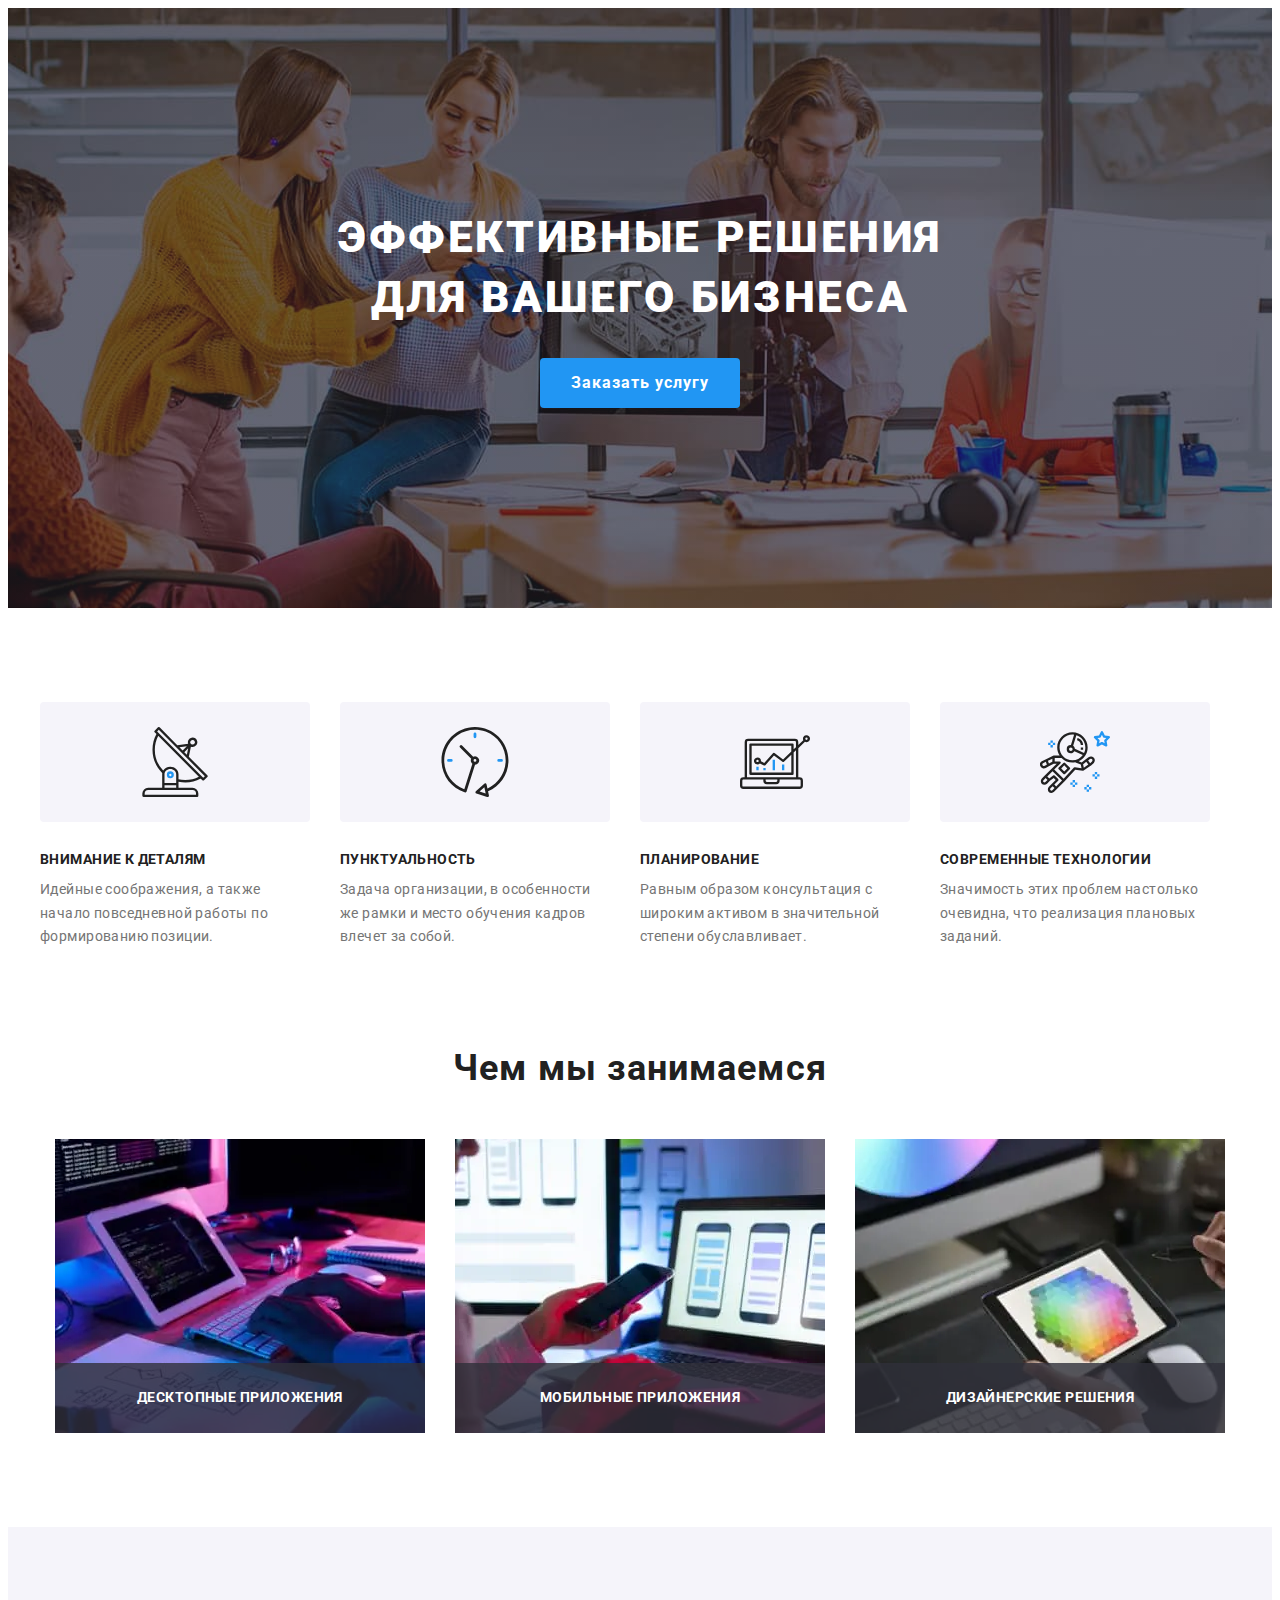
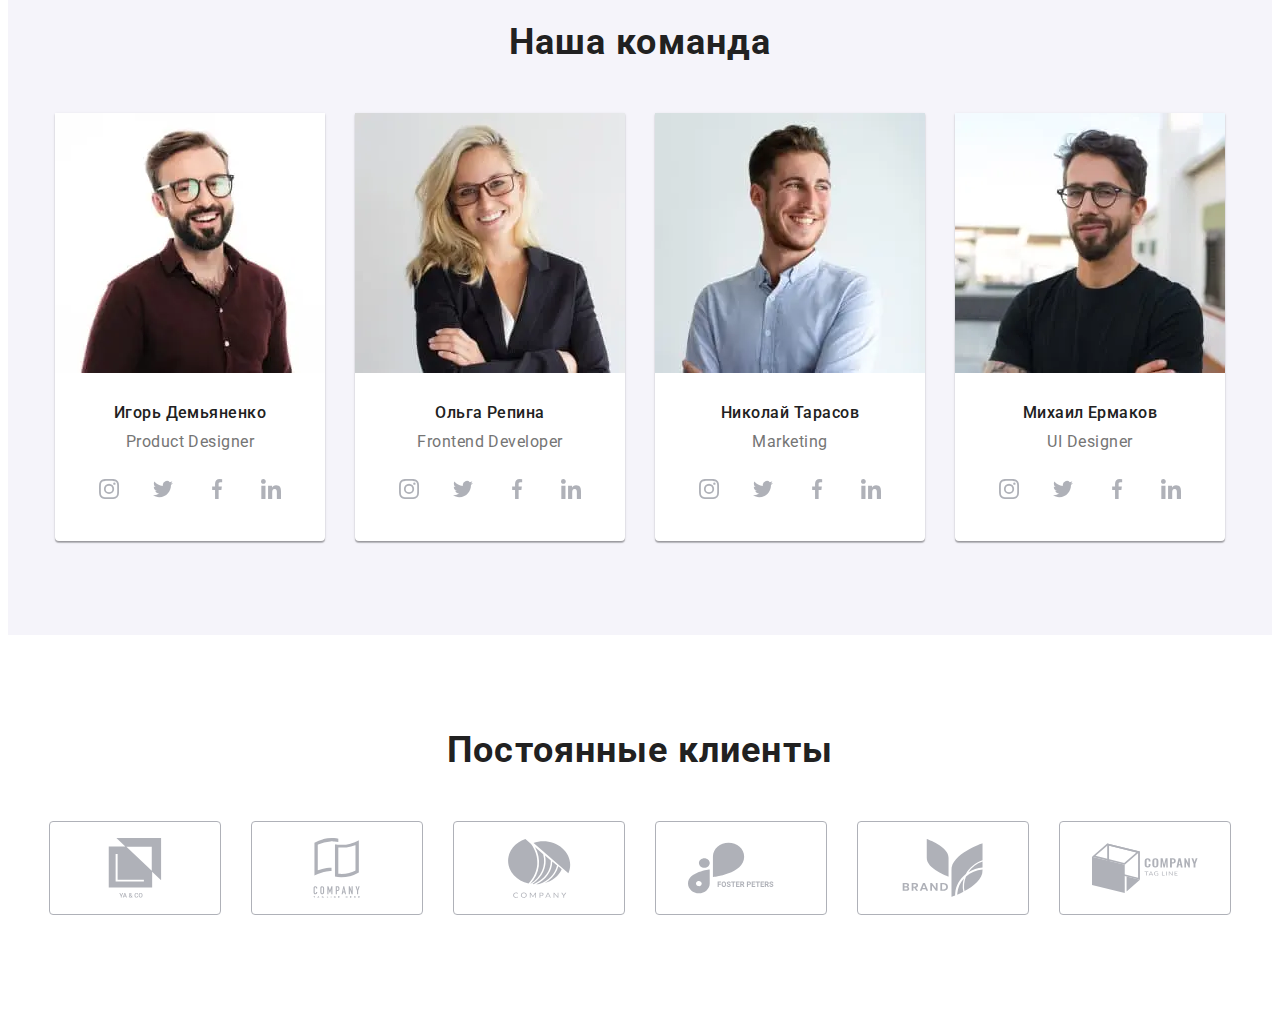
==== commit 92978448: "Section Hero done" ====
--- a/index.html
+++ b/index.html
@@ -66,10 +66,10 @@
     <!-- Осноная часть страницы -->
     <main>
       <!-- Блок герой -->
-      <!-- <section class="hero">
+      <section class="hero">
         <h1 class="hero__tittle">Эффективные решения для вашего бизнеса</h1>
         <button class="hero__button button" type="button" data-modal-open>Заказать услугу</button>
-      </section> -->
+      </section>
 
       <!-- Блок особенности -->
       <section class="features">
@@ -689,7 +689,6 @@
       </section>
 
       <!--Блок Клиенты -->
-
       <section class="clients">
         <div class="container">
           <h2 class="clients__tittle tittle">Постоянные клиенты</h2>
--- a/css/main.min.css
+++ b/css/main.min.css
@@ -1 +1 @@
-:root{--main-color: #212121;--text-color: #757575;--additional-color: #ffffff;--hoover-color: #2196f3;--hoover-color-main-button: #188ce8;--border-coloor: #ececec;--icon-color: #afb1b8;--main-background-color: #ffffff;--footer-background-color: #2f303a;--additional-background-color: #f5f4fa;--hero-background-color: #c4c4c4}body{font-family:roboto,sans-serif;font-style:normal;font-weight:700;color:var(--main-color);background-color:var(--main-background-color)}h1,h2,h3,p,ul,a,span,button{padding:0;margin:0;list-style-type:none}img{display:block;max-width:100%;height:auto}.container{width:100%;padding:0 15px;margin-left:auto;margin-right:auto}@media screen and (min-width: 480px){.container{max-width:480px}}@media screen and (min-width: 768px){.container{max-width:768px}}@media screen and (min-width: 1200px){.container{max-width:1200px}}.logo{font-family:Raleway;font-size:26px;line-height:1.19;letter-spacing:.03em;text-decoration:none}.logo__span{color:var(--hoover-color)}.logo--black{color:var(--main-color)}.logo--white{color:var(--additional-color)}.button{display:-webkit-box;display:-ms-flexbox;display:flex;-webkit-box-align:center;-ms-flex-align:center;align-items:center;-webkit-box-pack:center;-ms-flex-pack:center;justify-content:center;width:200px;height:50px;font-family:roboto,sans-serif;font-style:normal;font-weight:700;font-size:16px;line-height:1.88;letter-spacing:.06em;color:var(--additional-color);background-color:var(--hoover-color);border:0;border-radius:4px;cursor:pointer;-webkit-transition:background-color 250ms cubic-bezier(0.4, 0, 0.2, 1);transition:background-color 250ms cubic-bezier(0.4, 0, 0.2, 1)}.button:hover,.button:focus{background-color:var(--hoover-color-main-button)}.tittle{font-size:36px;line-height:1.17;letter-spacing:.03em;text-align:center}@media screen and (min-width: 768px){.cardSet{display:-webkit-box;display:-ms-flexbox;display:flex;-webkit-box-align:center;-ms-flex-align:center;align-items:center;-webkit-box-pack:center;-ms-flex-pack:center;justify-content:center;-ms-flex-wrap:wrap;flex-wrap:wrap;gap:30px}}.socialMedia{display:-webkit-box;display:-ms-flexbox;display:flex;-webkit-box-align:center;-ms-flex-align:center;align-items:center;-webkit-box-pack:center;-ms-flex-pack:center;justify-content:center;gap:10px}.socialMedia__link{display:-webkit-box;display:-ms-flexbox;display:flex;-webkit-box-align:center;-ms-flex-align:center;align-items:center;-webkit-box-pack:center;-ms-flex-pack:center;justify-content:center;width:44px;height:44px;border-radius:50%;outline:rgba(0,0,0,0);outline:rgba(0,0,0,0);cursor:pointer;-webkit-transition:color 250ms cubic-bezier(0.4, 0, 0.2, 1),background-color 250ms cubic-bezier(0.4, 0, 0.2, 1);transition:color 250ms cubic-bezier(0.4, 0, 0.2, 1),background-color 250ms cubic-bezier(0.4, 0, 0.2, 1)}.socialMedia__icon{fill:currentColor}.socialMedia__link--white{color:var(--icon-color);background-color:var(--main-background-color)}.socialMedia__link--dark{color:var(--additional-color);background-color:rgba(255,255,255,.1)}.socialMedia__link:hover,.socialMedia__link:focus{color:var(--additional-color);background-color:var(--hoover-color)}.header{padding-top:24px;padding-bottom:25px;border-bottom:1px solid #ececec}.header__container{display:-webkit-box;display:-ms-flexbox;display:flex;-webkit-box-align:center;-ms-flex-align:center;align-items:center}.header__logo{margin-right:93px}.nav__list{display:-webkit-box;display:-ms-flexbox;display:flex;-webkit-box-align:center;-ms-flex-align:center;align-items:center;gap:50px;margin-right:305px;font-weight:500;font-size:14px}.nav__item{display:block;position:relative}.nav__link{padding:20px 0;line-height:1.14;letter-spacing:.02em;text-decoration:none;color:var(--main-color);-webkit-transition:color 250ms cubic-bezier(0.4, 0, 0.2, 1);transition:color 250ms cubic-bezier(0.4, 0, 0.2, 1)}.nav__link:hover,.nav__link:focus{color:var(--hoover-color)}.nav__link--current{padding-bottom:33px;color:var(--hoover-color)}.nav__link--current::after{content:"";display:block;width:100%;height:4px;background:var(--hoover-color);border-radius:2px;position:absolute;bottom:-33px}.header__contacts{display:-webkit-box;display:-ms-flexbox;display:flex;-webkit-box-align:center;-ms-flex-align:center;align-items:center;gap:30px}.contacts__link{display:-webkit-box;display:-ms-flexbox;display:flex;-webkit-box-align:center;-ms-flex-align:center;align-items:center;font-weight:500;font-size:14px;line-height:1.14;letter-spacing:.02em;text-decoration:none;color:var(--text-color);-webkit-transition:color 250ms cubic-bezier(0.4, 0, 0.2, 1);transition:color 250ms cubic-bezier(0.4, 0, 0.2, 1)}.contacts__link:hover,.contacts__link:focus{color:var(--hoover-color)}.contacts__icon{margin-right:10px;fill:currentColor}.hero{padding:200px 0;text-align:center;background-color:var(--hero-background-color);background-image:-webkit-gradient(linear, left top, left bottom, from(rgba(47, 48, 58, 0.4)), to(rgba(47, 48, 58, 0.4))),url(../images/studio/hero/hero.jpg);background-image:linear-gradient(rgba(47, 48, 58, 0.4), rgba(47, 48, 58, 0.4)),url(../images/studio/hero/hero.jpg);background-position:center;background-repeat:no-repeat}.hero__tittle{margin:auto;margin-bottom:30px;width:696px;font-weight:900;font-size:44px;line-height:1.36;letter-spacing:.06em;text-transform:uppercase;color:var(--additional-color)}.hero__button{margin:auto}.features{padding:60px 0}@media screen and (min-width: 1200px){.features{padding:94px 0}}@media screen and (min-width: 768px){.features__container{display:-webkit-box;display:-ms-flexbox;display:flex;gap:30px;-ms-flex-wrap:wrap;flex-wrap:wrap}}.features__card{width:100%;min-height:226px}@media screen and (min-width: 768px){.features__card{width:354px;min-height:251px}}@media screen and (min-width: 1200px){.features__card{width:270px}}@media screen and (max-width: 767px){.features__card:not(:last-child){margin-bottom:30px}}.features__logo{display:-webkit-box;display:-ms-flexbox;display:flex;-webkit-box-align:center;-ms-flex-align:center;align-items:center;-webkit-box-pack:center;-ms-flex-pack:center;justify-content:center;width:100%;height:120px;margin-bottom:30px;border-radius:4px;background-color:var(--additional-background-color)}.features__name{margin-bottom:10px;font-size:14px;line-height:1.14;letter-spacing:.03em;text-transform:uppercase}@media screen and (max-width: 767px){.features__name{text-align:center}}.features__text{font-weight:400;font-size:14px;line-height:1.71;letter-spacing:.03em;color:var(--text-color)}.products{padding-bottom:94px}.products__tittle{margin-bottom:50px}.products__cardSet{position:relative}.products__thumb{display:-webkit-box;display:-ms-flexbox;display:flex;-webkit-box-align:center;-ms-flex-align:center;align-items:center;-webkit-box-pack:center;-ms-flex-pack:center;justify-content:center;width:370px;height:70px;background:rgba(47,48,58,.8);position:absolute;bottom:0}.products__discription{font-size:14px;line-height:1.14;text-align:center;letter-spacing:.03em;text-transform:uppercase;color:var(--additional-color)}@media screen and (max-width: 1199px){.products{display:none}}.team{padding:60px 0;background-color:var(--additional-background-color)}@media screen and (min-width: 1200px){.team{padding:94px 0}}.team__tittle{margin-bottom:30px}@media screen and (min-width: 1200px){.team__tittle{margin-bottom:50px}}.team__card{padding-bottom:24px;background:var(--main-background-color);-webkit-box-shadow:0px 1px 3px rgba(0,0,0,.12),0px 1px 1px rgba(0,0,0,.14),0px 2px 1px rgba(0,0,0,.2);box-shadow:0px 1px 3px rgba(0,0,0,.12),0px 1px 1px rgba(0,0,0,.14),0px 2px 1px rgba(0,0,0,.2);border-radius:0px 0px 4px 4px}@media screen and (min-width: 1200px){.team__card{padding-bottom:30px}}@media screen and (max-width: 767px){.team__card:not(:last-child){margin-bottom:30px}}.team__img{margin-bottom:30px}.team__name{margin-bottom:10px;font-weight:500;font-size:16px;line-height:1.19;letter-spacing:.03em;text-align:center}.team__position{margin-bottom:16px;font-weight:400;font-size:16px;line-height:1.19;letter-spacing:.03em;color:var(--text-color);text-align:center}.clients{padding:60px 0}@media screen and (min-width: 1200px){.clients{padding:94px 0}}.clients__cardSet{display:-webkit-box;display:-ms-flexbox;display:flex;-webkit-box-align:center;-ms-flex-align:center;align-items:center;-webkit-box-pack:center;-ms-flex-pack:center;justify-content:center;-ms-flex-wrap:wrap;flex-wrap:wrap;gap:30px}.clients__tittle{margin-bottom:30px}@media screen and (min-width: 1200px){.clients__tittle{margin-bottom:50px}}.clients__icon{fill:currentColor}.clients__link{display:-webkit-box;display:-ms-flexbox;display:flex;-webkit-box-align:center;-ms-flex-align:center;align-items:center;-webkit-box-pack:center;-ms-flex-pack:center;justify-content:center;width:210px;height:92px;border:1px solid var(--icon-color);border-radius:4px;color:var(--icon-color);cursor:pointer;-webkit-transition:color 250ms cubic-bezier(0.4, 0, 0.2, 1),border 250ms cubic-bezier(0.4, 0, 0.2, 1);transition:color 250ms cubic-bezier(0.4, 0, 0.2, 1),border 250ms cubic-bezier(0.4, 0, 0.2, 1)}.clients__link:hover,.clients__link:focus{color:var(--hoover-color);border:1px solid var(--hoover-color)}@media screen and (min-width: 768px){.clients__link{width:226px}}@media screen and (min-width: 1200px){.clients__link{width:170px}}.portfolio{padding:94px 0}.portfolio__menu{display:-webkit-box;display:-ms-flexbox;display:flex;-webkit-box-align:center;-ms-flex-align:center;align-items:center;-webkit-box-pack:center;-ms-flex-pack:center;justify-content:center;gap:8px;margin-bottom:50px}.menu__button{padding:6px 22px;font-family:roboto,sans-serif;font-style:normal;font-weight:500;font-size:16px;line-height:1.62;letter-spacing:.03em;color:var(--main-color);background-color:var(--additional-background-color);border:0 solid rgba(0,0,0,0);border-radius:4px;cursor:pointer;-webkit-transition:color 250ms cubic-bezier(0.4, 0, 0.2, 1),background-color 250ms cubic-bezier(0.4, 0, 0.2, 1),-webkit-box-shadow 250ms cubic-bezier(0.4, 0, 0.2, 1);transition:color 250ms cubic-bezier(0.4, 0, 0.2, 1),background-color 250ms cubic-bezier(0.4, 0, 0.2, 1),-webkit-box-shadow 250ms cubic-bezier(0.4, 0, 0.2, 1);transition:color 250ms cubic-bezier(0.4, 0, 0.2, 1),background-color 250ms cubic-bezier(0.4, 0, 0.2, 1),box-shadow 250ms cubic-bezier(0.4, 0, 0.2, 1);transition:color 250ms cubic-bezier(0.4, 0, 0.2, 1),background-color 250ms cubic-bezier(0.4, 0, 0.2, 1),box-shadow 250ms cubic-bezier(0.4, 0, 0.2, 1),-webkit-box-shadow 250ms cubic-bezier(0.4, 0, 0.2, 1)}.menu__button--current,.menu__button:hover,.menu__button:focus{color:var(--additional-color);background-color:var(--hoover-color);-webkit-box-shadow:0px 3px 1px rgba(0,0,0,.1),0px 1px 2px rgba(0,0,0,.08),0px 2px 2px rgba(0,0,0,.12);box-shadow:0px 3px 1px rgba(0,0,0,.1),0px 1px 2px rgba(0,0,0,.08),0px 2px 2px rgba(0,0,0,.12)}.portfolio__cardSet{-ms-flex-wrap:wrap;flex-wrap:wrap}.card{background:var(--main-background-color);cursor:pointer;-webkit-transition:-webkit-box-shadow 250ms cubic-bezier(0.4, 0, 0.2, 1);transition:-webkit-box-shadow 250ms cubic-bezier(0.4, 0, 0.2, 1);transition:box-shadow 250ms cubic-bezier(0.4, 0, 0.2, 1);transition:box-shadow 250ms cubic-bezier(0.4, 0, 0.2, 1), -webkit-box-shadow 250ms cubic-bezier(0.4, 0, 0.2, 1);position:relative}.card__imgWrapper{position:relative;overflow:hidden}.card__discription{padding:20px 24px;border:1px solid #eee;border-top:none}.card__tittle{margin-bottom:4px;font-size:18px;line-height:2;letter-spacing:.06em}.card__text{font-weight:400;font-size:16px;line-height:1.88;letter-spacing:.03em;color:var(--text-color)}.card:hover,.card:focus{-webkit-box-shadow:0px 1px 1px rgba(0,0,0,.12),0px 4px 4px rgba(0,0,0,.06),1px 4px 6px rgba(0,0,0,.16);box-shadow:0px 1px 1px rgba(0,0,0,.12),0px 4px 4px rgba(0,0,0,.06),1px 4px 6px rgba(0,0,0,.16)}.overlay{display:-webkit-box;display:-ms-flexbox;display:flex;-webkit-box-pack:center;-ms-flex-pack:center;justify-content:center;-webkit-box-align:center;-ms-flex-align:center;align-items:center;width:370px;height:294px;background-color:var(--hoover-color);position:absolute;top:100%;-webkit-transition:-webkit-transform 250ms cubic-bezier(0.4, 0, 0.2, 1);transition:-webkit-transform 250ms cubic-bezier(0.4, 0, 0.2, 1);transition:transform 250ms cubic-bezier(0.4, 0, 0.2, 1);transition:transform 250ms cubic-bezier(0.4, 0, 0.2, 1), -webkit-transform 250ms cubic-bezier(0.4, 0, 0.2, 1)}.overlay__text{display:block;padding:63px 24px;font-weight:400;font-size:18px;line-height:1.56;letter-spacing:.03em;color:var(--additional-color)}.card:hover .overlay{-webkit-transform:translateY(-100%);transform:translateY(-100%);overflow:visible}.footer{padding:60px 0;background-color:var(--footer-background-color)}.footer .container{display:-webkit-box;display:-ms-flexbox;display:flex;-webkit-box-align:baseline;-ms-flex-align:baseline;align-items:baseline}.footer__main{margin-right:70px}.footer__logo{display:inline-block;margin-bottom:20px}.footer__address{width:231px;margin-bottom:9px;font-weight:400;font-style:normal;font-size:14px;line-height:1.71;letter-spacing:.03em;color:var(--additional-color)}.footer__item:not(:last-child){margin-bottom:9px}.footer__contact{font-weight:400;font-size:14px;line-height:1.71;letter-spacing:.03em;color:rgba(255,255,255,.6);text-decoration:none;-webkit-transition:color 250ms cubic-bezier(0.4, 0, 0.2, 1);transition:color 250ms cubic-bezier(0.4, 0, 0.2, 1)}.footer__contact:hover,.footer__contact:focus{color:var(--hoover-color)}.connect__tittle{display:inline-block;margin-bottom:20px;font-weight:700;font-size:14px;line-height:1.14;letter-spacing:.03em;text-transform:uppercase;color:var(--additional-color)}.connect__socialMedia{margin-right:93px}.subscribe__tittle{display:inline-block;margin-bottom:20px;font-weight:700;font-size:14px;line-height:1.14;letter-spacing:.03em;text-transform:uppercase;color:var(--additional-color)}.subscribe__form{display:-webkit-box;display:-ms-flexbox;display:flex;-webkit-box-align:center;-ms-flex-align:center;align-items:center;-webkit-box-pack:center;-ms-flex-pack:center;justify-content:center;gap:12px}.subscribe__field{width:358px;height:50px;padding:0 16px;color:var(--additional-color);background-color:rgba(0,0,0,0);outline:rgba(0,0,0,0);border:1px solid rgba(255,255,255,.3);-webkit-filter:drop-shadow(0px 4px 4px rgba(0, 0, 0, 0.15));filter:drop-shadow(0px 4px 4px rgba(0, 0, 0, 0.15));border-radius:4px}.subscribe__field:-webkit-autofill,.subscribe__field:-webkit-autofill:hover,.subscribe__field:-webkit-autofill:focus{border:1px solid green;-webkit-text-fill-color:var(--additional-color);-webkit-transition:background-color 5000s ease-in-out 0s;transition:background-color 5000s ease-in-out 0s}.subscribe__button{gap:10px}.backdrop{position:fixed;top:0;left:0;width:100%;height:100%;background-color:rgba(0,0,0,.2);opacity:1;-webkit-transition:opacity 250ms cubic-bezier(0.4, 0, 0.2, 1);transition:opacity 250ms cubic-bezier(0.4, 0, 0.2, 1)}.backdrop--is-hidden{opacity:0;pointer-events:none}.backdrop--is-hidden .backdrop__modal{-webkit-transform:translate(-50%, -50%) scale(0);transform:translate(-50%, -50%) scale(0)}.modal{position:absolute;position:relative;top:50%;left:50%;width:528px;height:581px;padding:40px;background:var(--main-background-color);-webkit-box-shadow:0px 1px 3px rgba(0,0,0,.12),0px 1px 1px rgba(0,0,0,.14),0px 2px 1px rgba(0,0,0,.2);box-shadow:0px 1px 3px rgba(0,0,0,.12),0px 1px 1px rgba(0,0,0,.14),0px 2px 1px rgba(0,0,0,.2);border-radius:4px;-webkit-transform:translate(-50%, -50%) scale(1);transform:translate(-50%, -50%) scale(1);-webkit-transition:translate 250ms cubic-bezier(0.4, 0, 0.2, 1);transition:translate 250ms cubic-bezier(0.4, 0, 0.2, 1)}.modal__buttonClose{display:-webkit-box;display:-ms-flexbox;display:flex;-webkit-box-align:center;-ms-flex-align:center;align-items:center;-webkit-box-pack:center;-ms-flex-pack:center;justify-content:center;position:absolute;top:8px;right:8px;width:30px;height:30px;color:var(--main-color);background-color:var(--main-background-color);border:1px solid rgba(0,0,0,.1);border-radius:50%;outline:rgba(0,0,0,0);cursor:pointer;-webkit-transition:color 250ms cubic-bezier(0.4, 0, 0.2, 1);transition:color 250ms cubic-bezier(0.4, 0, 0.2, 1)}.modal__buttonClose:hover,.modal__buttonClose:focus{color:var(--hoover-color)}.modal__icon{fill:currentColor}.modal__tittle{font-weight:700;font-size:20px;line-height:1.15;letter-spacing:.03em;color:var(--main-color)}.modal__form{margin-top:12px;display:-webkit-box;display:-ms-flexbox;display:flex;-webkit-box-orient:vertical;-webkit-box-direction:normal;-ms-flex-direction:column;flex-direction:column}.form__label{position:relative}.form__name{display:block;margin-bottom:4px;font-weight:400;font-size:12px;line-height:1.17;letter-spacing:.01em;color:var(--text-color)}.form__field{display:block;margin-bottom:10px;padding:0 42px;width:100%;height:40px;border:1px solid rgba(33,33,33,.2);border-radius:4px;outline:rgba(0,0,0,0)}.form__field:focus-within~.form__icon{fill:var(--hoover-color)}.form__icon{position:absolute;left:12px;bottom:11px;-webkit-transform:translateY(-50%);transform:translateY(-50%);fill:var(--main-color);-webkit-transition:fill 250ms cubic-bezier(0.4, 0, 0.2, 1);transition:fill 250ms cubic-bezier(0.4, 0, 0.2, 1)}.form__textarea{padding:12px 16px;margin-bottom:20px;width:448px;height:120px;border:1px solid rgba(33,33,33,.2);border-radius:4px;outline:rgba(0,0,0,0);resize:none}.form__textarea::-webkit-input-placeholder{font-weight:400;font-size:12px;line-height:1.17;letter-spacing:.01em;color:rgba(117,117,117,.5)}.form__textarea::-moz-placeholder{font-weight:400;font-size:12px;line-height:1.17;letter-spacing:.01em;color:rgba(117,117,117,.5)}.form__textarea:-ms-input-placeholder{font-weight:400;font-size:12px;line-height:1.17;letter-spacing:.01em;color:rgba(117,117,117,.5)}.form__textarea::-ms-input-placeholder{font-weight:400;font-size:12px;line-height:1.17;letter-spacing:.01em;color:rgba(117,117,117,.5)}.form__textarea::placeholder{font-weight:400;font-size:12px;line-height:1.17;letter-spacing:.01em;color:rgba(117,117,117,.5)}.form__field:focus-within,.form__textarea:focus-within{border-color:#2196f3}.form__checkbox{display:-webkit-inline-box;display:-ms-inline-flexbox;display:inline-flex;-webkit-box-align:baseline;-ms-flex-align:baseline;align-items:baseline;-webkit-box-pack:center;-ms-flex-pack:center;justify-content:center;margin-bottom:30px;padding-left:12px;padding-right:11px}.checkbox__field{position:absolute;width:1px;height:1px;margin:-1px;border:0;padding:0;white-space:nowrap;-webkit-clip-path:inset(100%);clip-path:inset(100%);clip:rect(0 0 0 0);overflow:hidden}.checkbox__field:focus-within+.checkbox__custom{border-color:var(--hoover-color)}.checkbox__field:checked+.checkbox__custom{border-color:var(--hoover-color);background-color:var(--hoover-color)}.checkbox__custom{display:-webkit-box;display:-ms-flexbox;display:flex;-webkit-box-align:center;-ms-flex-align:center;align-items:center;-webkit-box-pack:center;-ms-flex-pack:center;justify-content:center;margin-right:8px;width:16px;height:15px;border:1px solid #000;-webkit-box-shadow:0px 4px 4px rgba(0,0,0,.25);box-shadow:0px 4px 4px rgba(0,0,0,.25);border-radius:1px;background-color:var(--main-background-color);-webkit-transition-property:color;transition-property:color;-webkit-transition-property:border-color;transition-property:border-color;-webkit-transition-property:background-color;transition-property:background-color;-webkit-transition-duration:250ms;transition-duration:250ms;-webkit-transition-timing-function:cubic-bezier(0.4, 0, 0.2, 1);transition-timing-function:cubic-bezier(0.4, 0, 0.2, 1)}.checkbox__icon{fill:var(--additional-color)}.checkbox__name{font-weight:400;font-size:14px;line-height:1.7;letter-spacing:.03em;color:var(--text-color);-webkit-user-select:none;-moz-user-select:none;-ms-user-select:none;user-select:none}.checkbox__terms{color:var(--hoover-color)}.button__submit{margin:auto}.button__submit:hover,.button__submit:focus{background-color:var(--hoover-color-main-button)}/*# sourceMappingURL=main.min.css.map */+:root{--main-color: #212121;--text-color: #757575;--additional-color: #ffffff;--hoover-color: #2196f3;--hoover-color-main-button: #188ce8;--border-coloor: #ececec;--icon-color: #afb1b8;--main-background-color: #ffffff;--footer-background-color: #2f303a;--additional-background-color: #f5f4fa;--hero-background-color: #c4c4c4}body{font-family:roboto,sans-serif;font-style:normal;font-weight:700;color:var(--main-color);background-color:var(--main-background-color)}h1,h2,h3,p,ul,a,span,button{padding:0;margin:0;list-style-type:none}img{display:block;max-width:100%;height:auto}.container{width:100%;padding:0 15px;margin-left:auto;margin-right:auto}@media screen and (min-width: 480px){.container{max-width:480px}}@media screen and (min-width: 768px){.container{max-width:768px}}@media screen and (min-width: 1200px){.container{max-width:1200px}}.logo{font-family:Raleway;font-size:26px;line-height:1.19;letter-spacing:.03em;text-decoration:none}.logo__span{color:var(--hoover-color)}.logo--black{color:var(--main-color)}.logo--white{color:var(--additional-color)}.button{display:-webkit-box;display:-ms-flexbox;display:flex;-webkit-box-align:center;-ms-flex-align:center;align-items:center;-webkit-box-pack:center;-ms-flex-pack:center;justify-content:center;width:200px;height:50px;font-family:roboto,sans-serif;font-style:normal;font-weight:700;font-size:16px;line-height:1.88;letter-spacing:.06em;color:var(--additional-color);background-color:var(--hoover-color);border:0;border-radius:4px;cursor:pointer;-webkit-transition:background-color 250ms cubic-bezier(0.4, 0, 0.2, 1);transition:background-color 250ms cubic-bezier(0.4, 0, 0.2, 1)}.button:hover,.button:focus{background-color:var(--hoover-color-main-button)}.tittle{font-size:36px;line-height:1.17;letter-spacing:.03em;text-align:center}@media screen and (min-width: 768px){.cardSet{display:-webkit-box;display:-ms-flexbox;display:flex;-webkit-box-align:center;-ms-flex-align:center;align-items:center;-webkit-box-pack:center;-ms-flex-pack:center;justify-content:center;-ms-flex-wrap:wrap;flex-wrap:wrap;gap:30px}}.socialMedia{display:-webkit-box;display:-ms-flexbox;display:flex;-webkit-box-align:center;-ms-flex-align:center;align-items:center;-webkit-box-pack:center;-ms-flex-pack:center;justify-content:center;gap:10px}.socialMedia__link{display:-webkit-box;display:-ms-flexbox;display:flex;-webkit-box-align:center;-ms-flex-align:center;align-items:center;-webkit-box-pack:center;-ms-flex-pack:center;justify-content:center;width:44px;height:44px;border-radius:50%;outline:rgba(0,0,0,0);outline:rgba(0,0,0,0);cursor:pointer;-webkit-transition:color 250ms cubic-bezier(0.4, 0, 0.2, 1),background-color 250ms cubic-bezier(0.4, 0, 0.2, 1);transition:color 250ms cubic-bezier(0.4, 0, 0.2, 1),background-color 250ms cubic-bezier(0.4, 0, 0.2, 1)}.socialMedia__icon{fill:currentColor}.socialMedia__link--white{color:var(--icon-color);background-color:var(--main-background-color)}.socialMedia__link--dark{color:var(--additional-color);background-color:rgba(255,255,255,.1)}.socialMedia__link:hover,.socialMedia__link:focus{color:var(--additional-color);background-color:var(--hoover-color)}.header{padding-top:24px;padding-bottom:25px;border-bottom:1px solid #ececec}.header__container{display:-webkit-box;display:-ms-flexbox;display:flex;-webkit-box-align:center;-ms-flex-align:center;align-items:center}.header__logo{margin-right:93px}.nav__list{display:-webkit-box;display:-ms-flexbox;display:flex;-webkit-box-align:center;-ms-flex-align:center;align-items:center;gap:50px;margin-right:305px;font-weight:500;font-size:14px}.nav__item{display:block;position:relative}.nav__link{padding:20px 0;line-height:1.14;letter-spacing:.02em;text-decoration:none;color:var(--main-color);-webkit-transition:color 250ms cubic-bezier(0.4, 0, 0.2, 1);transition:color 250ms cubic-bezier(0.4, 0, 0.2, 1)}.nav__link:hover,.nav__link:focus{color:var(--hoover-color)}.nav__link--current{padding-bottom:33px;color:var(--hoover-color)}.nav__link--current::after{content:"";display:block;width:100%;height:4px;background:var(--hoover-color);border-radius:2px;position:absolute;bottom:-33px}.header__contacts{display:-webkit-box;display:-ms-flexbox;display:flex;-webkit-box-align:center;-ms-flex-align:center;align-items:center;gap:30px}.contacts__link{display:-webkit-box;display:-ms-flexbox;display:flex;-webkit-box-align:center;-ms-flex-align:center;align-items:center;font-weight:500;font-size:14px;line-height:1.14;letter-spacing:.02em;text-decoration:none;color:var(--text-color);-webkit-transition:color 250ms cubic-bezier(0.4, 0, 0.2, 1);transition:color 250ms cubic-bezier(0.4, 0, 0.2, 1)}.contacts__link:hover,.contacts__link:focus{color:var(--hoover-color)}.contacts__icon{margin-right:10px;fill:currentColor}.hero{padding:118px 0;text-align:center;background-position:center;background-repeat:no-repeat;background-size:cover;background-color:var(--hero-background-color);background-image:-webkit-gradient(linear, left top, left bottom, from(rgba(47, 48, 58, 0.4)), to(rgba(47, 48, 58, 0.4))),url(../images/studio/hero/hero_mob.jpeg);background-image:linear-gradient(rgba(47, 48, 58, 0.4), rgba(47, 48, 58, 0.4)),url(../images/studio/hero/hero_mob.jpeg)}@media(min-device-pixel-ratio: 2),(-webkit-min-device-pixel-ratio: 2),(min-resolution: 192dpi),(min-resolution: 2dppx){.hero{background-image:-webkit-gradient(linear, left top, left bottom, from(rgba(47, 48, 58, 0.4)), to(rgba(47, 48, 58, 0.4))),url(../images/studio/hero/hero@2x_mob.jpeg);background-image:linear-gradient(rgba(47, 48, 58, 0.4), rgba(47, 48, 58, 0.4)),url(../images/studio/hero/hero@2x_mob.jpeg)}}@media screen and (min-width: 768px){.hero{background-image:-webkit-gradient(linear, left top, left bottom, from(rgba(47, 48, 58, 0.4)), to(rgba(47, 48, 58, 0.4))),url(../images/studio/hero/hero_tab.jpeg);background-image:linear-gradient(rgba(47, 48, 58, 0.4), rgba(47, 48, 58, 0.4)),url(../images/studio/hero/hero_tab.jpeg)}}@media screen and (min-width: 768px)and (min-device-pixel-ratio: 2),screen and (min-width: 768px)and (-webkit-min-device-pixel-ratio: 2),screen and (min-width: 768px)and (min-resolution: 192dpi),screen and (min-width: 768px)and (min-resolution: 2dppx){.hero{background-image:-webkit-gradient(linear, left top, left bottom, from(rgba(47, 48, 58, 0.4)), to(rgba(47, 48, 58, 0.4))),url(../images/studio/hero/hero@2x_tab.jpeg);background-image:linear-gradient(rgba(47, 48, 58, 0.4), rgba(47, 48, 58, 0.4)),url(../images/studio/hero/hero@2x_tab.jpeg)}}@media screen and (min-width: 1200px){.hero{padding:200px 0;background-image:-webkit-gradient(linear, left top, left bottom, from(rgba(47, 48, 58, 0.4)), to(rgba(47, 48, 58, 0.4))),url(../images/studio/hero/hero_des.jpeg);background-image:linear-gradient(rgba(47, 48, 58, 0.4), rgba(47, 48, 58, 0.4)),url(../images/studio/hero/hero_des.jpeg)}}@media screen and (min-width: 1200px)and (min-device-pixel-ratio: 2),screen and (min-width: 1200px)and (-webkit-min-device-pixel-ratio: 2),screen and (min-width: 1200px)and (min-resolution: 192dpi),screen and (min-width: 1200px)and (min-resolution: 2dppx){.hero{background-image:-webkit-gradient(linear, left top, left bottom, from(rgba(47, 48, 58, 0.4)), to(rgba(47, 48, 58, 0.4))),url(../images/studio/hero/hero@2x_des.jpeg);background-image:linear-gradient(rgba(47, 48, 58, 0.4), rgba(47, 48, 58, 0.4)),url(../images/studio/hero/hero@2x_des.jpeg)}}.hero__tittle{margin:auto;margin-bottom:30px;width:360px;font-weight:900;font-size:26px;line-height:1.62;letter-spacing:.06em;text-transform:uppercase;color:var(--additional-color)}@media screen and (min-width: 1200px){.hero__tittle{width:696px;font-size:44px;line-height:1.36}}.hero__button{margin:auto}.features{padding:60px 0}@media screen and (min-width: 1200px){.features{padding:94px 0}}@media screen and (min-width: 768px){.features__container{display:-webkit-box;display:-ms-flexbox;display:flex;gap:30px;-ms-flex-wrap:wrap;flex-wrap:wrap}}.features__card{width:100%;min-height:226px}@media screen and (min-width: 768px){.features__card{width:354px;min-height:251px}}@media screen and (min-width: 1200px){.features__card{width:270px}}@media screen and (max-width: 767px){.features__card:not(:last-child){margin-bottom:30px}}.features__logo{display:-webkit-box;display:-ms-flexbox;display:flex;-webkit-box-align:center;-ms-flex-align:center;align-items:center;-webkit-box-pack:center;-ms-flex-pack:center;justify-content:center;width:100%;height:120px;margin-bottom:30px;border-radius:4px;background-color:var(--additional-background-color)}.features__name{margin-bottom:10px;font-size:14px;line-height:1.14;letter-spacing:.03em;text-transform:uppercase}@media screen and (max-width: 767px){.features__name{text-align:center}}.features__text{font-weight:400;font-size:14px;line-height:1.71;letter-spacing:.03em;color:var(--text-color)}.products{padding-bottom:94px}.products__tittle{margin-bottom:50px}.products__cardSet{position:relative}.products__thumb{display:-webkit-box;display:-ms-flexbox;display:flex;-webkit-box-align:center;-ms-flex-align:center;align-items:center;-webkit-box-pack:center;-ms-flex-pack:center;justify-content:center;width:370px;height:70px;background:rgba(47,48,58,.8);position:absolute;bottom:0}.products__discription{font-size:14px;line-height:1.14;text-align:center;letter-spacing:.03em;text-transform:uppercase;color:var(--additional-color)}@media screen and (max-width: 1199px){.products{display:none}}.team{padding:60px 0;background-color:var(--additional-background-color)}@media screen and (min-width: 1200px){.team{padding:94px 0}}.team__tittle{margin-bottom:30px}@media screen and (min-width: 1200px){.team__tittle{margin-bottom:50px}}.team__card{padding-bottom:24px;background:var(--main-background-color);-webkit-box-shadow:0px 1px 3px rgba(0,0,0,.12),0px 1px 1px rgba(0,0,0,.14),0px 2px 1px rgba(0,0,0,.2);box-shadow:0px 1px 3px rgba(0,0,0,.12),0px 1px 1px rgba(0,0,0,.14),0px 2px 1px rgba(0,0,0,.2);border-radius:0px 0px 4px 4px}@media screen and (min-width: 1200px){.team__card{padding-bottom:30px}}@media screen and (max-width: 767px){.team__card:not(:last-child){margin-bottom:30px}}.team__img{margin-bottom:30px}.team__name{margin-bottom:10px;font-weight:500;font-size:16px;line-height:1.19;letter-spacing:.03em;text-align:center}.team__position{margin-bottom:16px;font-weight:400;font-size:16px;line-height:1.19;letter-spacing:.03em;color:var(--text-color);text-align:center}.clients{padding:60px 0}@media screen and (min-width: 1200px){.clients{padding:94px 0}}.clients__cardSet{display:-webkit-box;display:-ms-flexbox;display:flex;-webkit-box-align:center;-ms-flex-align:center;align-items:center;-webkit-box-pack:center;-ms-flex-pack:center;justify-content:center;-ms-flex-wrap:wrap;flex-wrap:wrap;gap:30px}.clients__tittle{margin-bottom:30px}@media screen and (min-width: 1200px){.clients__tittle{margin-bottom:50px}}.clients__icon{fill:currentColor}.clients__link{display:-webkit-box;display:-ms-flexbox;display:flex;-webkit-box-align:center;-ms-flex-align:center;align-items:center;-webkit-box-pack:center;-ms-flex-pack:center;justify-content:center;width:210px;height:92px;border:1px solid var(--icon-color);border-radius:4px;color:var(--icon-color);cursor:pointer;-webkit-transition:color 250ms cubic-bezier(0.4, 0, 0.2, 1),border 250ms cubic-bezier(0.4, 0, 0.2, 1);transition:color 250ms cubic-bezier(0.4, 0, 0.2, 1),border 250ms cubic-bezier(0.4, 0, 0.2, 1)}.clients__link:hover,.clients__link:focus{color:var(--hoover-color);border:1px solid var(--hoover-color)}@media screen and (min-width: 768px){.clients__link{width:226px}}@media screen and (min-width: 1200px){.clients__link{width:170px}}.portfolio{padding:94px 0}.portfolio__menu{display:-webkit-box;display:-ms-flexbox;display:flex;-webkit-box-align:center;-ms-flex-align:center;align-items:center;-webkit-box-pack:center;-ms-flex-pack:center;justify-content:center;gap:8px;margin-bottom:50px}.menu__button{padding:6px 22px;font-family:roboto,sans-serif;font-style:normal;font-weight:500;font-size:16px;line-height:1.62;letter-spacing:.03em;color:var(--main-color);background-color:var(--additional-background-color);border:0 solid rgba(0,0,0,0);border-radius:4px;cursor:pointer;-webkit-transition:color 250ms cubic-bezier(0.4, 0, 0.2, 1),background-color 250ms cubic-bezier(0.4, 0, 0.2, 1),-webkit-box-shadow 250ms cubic-bezier(0.4, 0, 0.2, 1);transition:color 250ms cubic-bezier(0.4, 0, 0.2, 1),background-color 250ms cubic-bezier(0.4, 0, 0.2, 1),-webkit-box-shadow 250ms cubic-bezier(0.4, 0, 0.2, 1);transition:color 250ms cubic-bezier(0.4, 0, 0.2, 1),background-color 250ms cubic-bezier(0.4, 0, 0.2, 1),box-shadow 250ms cubic-bezier(0.4, 0, 0.2, 1);transition:color 250ms cubic-bezier(0.4, 0, 0.2, 1),background-color 250ms cubic-bezier(0.4, 0, 0.2, 1),box-shadow 250ms cubic-bezier(0.4, 0, 0.2, 1),-webkit-box-shadow 250ms cubic-bezier(0.4, 0, 0.2, 1)}.menu__button--current,.menu__button:hover,.menu__button:focus{color:var(--additional-color);background-color:var(--hoover-color);-webkit-box-shadow:0px 3px 1px rgba(0,0,0,.1),0px 1px 2px rgba(0,0,0,.08),0px 2px 2px rgba(0,0,0,.12);box-shadow:0px 3px 1px rgba(0,0,0,.1),0px 1px 2px rgba(0,0,0,.08),0px 2px 2px rgba(0,0,0,.12)}.portfolio__cardSet{-ms-flex-wrap:wrap;flex-wrap:wrap}.card{background:var(--main-background-color);cursor:pointer;-webkit-transition:-webkit-box-shadow 250ms cubic-bezier(0.4, 0, 0.2, 1);transition:-webkit-box-shadow 250ms cubic-bezier(0.4, 0, 0.2, 1);transition:box-shadow 250ms cubic-bezier(0.4, 0, 0.2, 1);transition:box-shadow 250ms cubic-bezier(0.4, 0, 0.2, 1), -webkit-box-shadow 250ms cubic-bezier(0.4, 0, 0.2, 1);position:relative}.card__imgWrapper{position:relative;overflow:hidden}.card__discription{padding:20px 24px;border:1px solid #eee;border-top:none}.card__tittle{margin-bottom:4px;font-size:18px;line-height:2;letter-spacing:.06em}.card__text{font-weight:400;font-size:16px;line-height:1.88;letter-spacing:.03em;color:var(--text-color)}.card:hover,.card:focus{-webkit-box-shadow:0px 1px 1px rgba(0,0,0,.12),0px 4px 4px rgba(0,0,0,.06),1px 4px 6px rgba(0,0,0,.16);box-shadow:0px 1px 1px rgba(0,0,0,.12),0px 4px 4px rgba(0,0,0,.06),1px 4px 6px rgba(0,0,0,.16)}.overlay{display:-webkit-box;display:-ms-flexbox;display:flex;-webkit-box-pack:center;-ms-flex-pack:center;justify-content:center;-webkit-box-align:center;-ms-flex-align:center;align-items:center;width:370px;height:294px;background-color:var(--hoover-color);position:absolute;top:100%;-webkit-transition:-webkit-transform 250ms cubic-bezier(0.4, 0, 0.2, 1);transition:-webkit-transform 250ms cubic-bezier(0.4, 0, 0.2, 1);transition:transform 250ms cubic-bezier(0.4, 0, 0.2, 1);transition:transform 250ms cubic-bezier(0.4, 0, 0.2, 1), -webkit-transform 250ms cubic-bezier(0.4, 0, 0.2, 1)}.overlay__text{display:block;padding:63px 24px;font-weight:400;font-size:18px;line-height:1.56;letter-spacing:.03em;color:var(--additional-color)}.card:hover .overlay{-webkit-transform:translateY(-100%);transform:translateY(-100%);overflow:visible}.footer{padding:60px 0;background-color:var(--footer-background-color)}.footer .container{display:-webkit-box;display:-ms-flexbox;display:flex;-webkit-box-align:baseline;-ms-flex-align:baseline;align-items:baseline}.footer__main{margin-right:70px}.footer__logo{display:inline-block;margin-bottom:20px}.footer__address{width:231px;margin-bottom:9px;font-weight:400;font-style:normal;font-size:14px;line-height:1.71;letter-spacing:.03em;color:var(--additional-color)}.footer__item:not(:last-child){margin-bottom:9px}.footer__contact{font-weight:400;font-size:14px;line-height:1.71;letter-spacing:.03em;color:rgba(255,255,255,.6);text-decoration:none;-webkit-transition:color 250ms cubic-bezier(0.4, 0, 0.2, 1);transition:color 250ms cubic-bezier(0.4, 0, 0.2, 1)}.footer__contact:hover,.footer__contact:focus{color:var(--hoover-color)}.connect__tittle{display:inline-block;margin-bottom:20px;font-weight:700;font-size:14px;line-height:1.14;letter-spacing:.03em;text-transform:uppercase;color:var(--additional-color)}.connect__socialMedia{margin-right:93px}.subscribe__tittle{display:inline-block;margin-bottom:20px;font-weight:700;font-size:14px;line-height:1.14;letter-spacing:.03em;text-transform:uppercase;color:var(--additional-color)}.subscribe__form{display:-webkit-box;display:-ms-flexbox;display:flex;-webkit-box-align:center;-ms-flex-align:center;align-items:center;-webkit-box-pack:center;-ms-flex-pack:center;justify-content:center;gap:12px}.subscribe__field{width:358px;height:50px;padding:0 16px;color:var(--additional-color);background-color:rgba(0,0,0,0);outline:rgba(0,0,0,0);border:1px solid rgba(255,255,255,.3);-webkit-filter:drop-shadow(0px 4px 4px rgba(0, 0, 0, 0.15));filter:drop-shadow(0px 4px 4px rgba(0, 0, 0, 0.15));border-radius:4px}.subscribe__field:-webkit-autofill,.subscribe__field:-webkit-autofill:hover,.subscribe__field:-webkit-autofill:focus{border:1px solid green;-webkit-text-fill-color:var(--additional-color);-webkit-transition:background-color 5000s ease-in-out 0s;transition:background-color 5000s ease-in-out 0s}.subscribe__button{gap:10px}.backdrop{position:fixed;top:0;left:0;width:100%;height:100%;background-color:rgba(0,0,0,.2);opacity:1;-webkit-transition:opacity 250ms cubic-bezier(0.4, 0, 0.2, 1);transition:opacity 250ms cubic-bezier(0.4, 0, 0.2, 1)}.backdrop--is-hidden{opacity:0;pointer-events:none}.backdrop--is-hidden .backdrop__modal{-webkit-transform:translate(-50%, -50%) scale(0);transform:translate(-50%, -50%) scale(0)}.modal{position:absolute;position:relative;top:50%;left:50%;width:528px;height:581px;padding:40px;background:var(--main-background-color);-webkit-box-shadow:0px 1px 3px rgba(0,0,0,.12),0px 1px 1px rgba(0,0,0,.14),0px 2px 1px rgba(0,0,0,.2);box-shadow:0px 1px 3px rgba(0,0,0,.12),0px 1px 1px rgba(0,0,0,.14),0px 2px 1px rgba(0,0,0,.2);border-radius:4px;-webkit-transform:translate(-50%, -50%) scale(1);transform:translate(-50%, -50%) scale(1);-webkit-transition:translate 250ms cubic-bezier(0.4, 0, 0.2, 1);transition:translate 250ms cubic-bezier(0.4, 0, 0.2, 1)}.modal__buttonClose{display:-webkit-box;display:-ms-flexbox;display:flex;-webkit-box-align:center;-ms-flex-align:center;align-items:center;-webkit-box-pack:center;-ms-flex-pack:center;justify-content:center;position:absolute;top:8px;right:8px;width:30px;height:30px;color:var(--main-color);background-color:var(--main-background-color);border:1px solid rgba(0,0,0,.1);border-radius:50%;outline:rgba(0,0,0,0);cursor:pointer;-webkit-transition:color 250ms cubic-bezier(0.4, 0, 0.2, 1);transition:color 250ms cubic-bezier(0.4, 0, 0.2, 1)}.modal__buttonClose:hover,.modal__buttonClose:focus{color:var(--hoover-color)}.modal__icon{fill:currentColor}.modal__tittle{font-weight:700;font-size:20px;line-height:1.15;letter-spacing:.03em;color:var(--main-color)}.modal__form{margin-top:12px;display:-webkit-box;display:-ms-flexbox;display:flex;-webkit-box-orient:vertical;-webkit-box-direction:normal;-ms-flex-direction:column;flex-direction:column}.form__label{position:relative}.form__name{display:block;margin-bottom:4px;font-weight:400;font-size:12px;line-height:1.17;letter-spacing:.01em;color:var(--text-color)}.form__field{display:block;margin-bottom:10px;padding:0 42px;width:100%;height:40px;border:1px solid rgba(33,33,33,.2);border-radius:4px;outline:rgba(0,0,0,0)}.form__field:focus-within~.form__icon{fill:var(--hoover-color)}.form__icon{position:absolute;left:12px;bottom:11px;-webkit-transform:translateY(-50%);transform:translateY(-50%);fill:var(--main-color);-webkit-transition:fill 250ms cubic-bezier(0.4, 0, 0.2, 1);transition:fill 250ms cubic-bezier(0.4, 0, 0.2, 1)}.form__textarea{padding:12px 16px;margin-bottom:20px;width:448px;height:120px;border:1px solid rgba(33,33,33,.2);border-radius:4px;outline:rgba(0,0,0,0);resize:none}.form__textarea::-webkit-input-placeholder{font-weight:400;font-size:12px;line-height:1.17;letter-spacing:.01em;color:rgba(117,117,117,.5)}.form__textarea::-moz-placeholder{font-weight:400;font-size:12px;line-height:1.17;letter-spacing:.01em;color:rgba(117,117,117,.5)}.form__textarea:-ms-input-placeholder{font-weight:400;font-size:12px;line-height:1.17;letter-spacing:.01em;color:rgba(117,117,117,.5)}.form__textarea::-ms-input-placeholder{font-weight:400;font-size:12px;line-height:1.17;letter-spacing:.01em;color:rgba(117,117,117,.5)}.form__textarea::placeholder{font-weight:400;font-size:12px;line-height:1.17;letter-spacing:.01em;color:rgba(117,117,117,.5)}.form__field:focus-within,.form__textarea:focus-within{border-color:#2196f3}.form__checkbox{display:-webkit-inline-box;display:-ms-inline-flexbox;display:inline-flex;-webkit-box-align:baseline;-ms-flex-align:baseline;align-items:baseline;-webkit-box-pack:center;-ms-flex-pack:center;justify-content:center;margin-bottom:30px;padding-left:12px;padding-right:11px}.checkbox__field{position:absolute;width:1px;height:1px;margin:-1px;border:0;padding:0;white-space:nowrap;-webkit-clip-path:inset(100%);clip-path:inset(100%);clip:rect(0 0 0 0);overflow:hidden}.checkbox__field:focus-within+.checkbox__custom{border-color:var(--hoover-color)}.checkbox__field:checked+.checkbox__custom{border-color:var(--hoover-color);background-color:var(--hoover-color)}.checkbox__custom{display:-webkit-box;display:-ms-flexbox;display:flex;-webkit-box-align:center;-ms-flex-align:center;align-items:center;-webkit-box-pack:center;-ms-flex-pack:center;justify-content:center;margin-right:8px;width:16px;height:15px;border:1px solid #000;-webkit-box-shadow:0px 4px 4px rgba(0,0,0,.25);box-shadow:0px 4px 4px rgba(0,0,0,.25);border-radius:1px;background-color:var(--main-background-color);-webkit-transition-property:color;transition-property:color;-webkit-transition-property:border-color;transition-property:border-color;-webkit-transition-property:background-color;transition-property:background-color;-webkit-transition-duration:250ms;transition-duration:250ms;-webkit-transition-timing-function:cubic-bezier(0.4, 0, 0.2, 1);transition-timing-function:cubic-bezier(0.4, 0, 0.2, 1)}.checkbox__icon{fill:var(--additional-color)}.checkbox__name{font-weight:400;font-size:14px;line-height:1.7;letter-spacing:.03em;color:var(--text-color);-webkit-user-select:none;-moz-user-select:none;-ms-user-select:none;user-select:none}.checkbox__terms{color:var(--hoover-color)}.button__submit{margin:auto}.button__submit:hover,.button__submit:focus{background-color:var(--hoover-color-main-button)}/*# sourceMappingURL=main.min.css.map */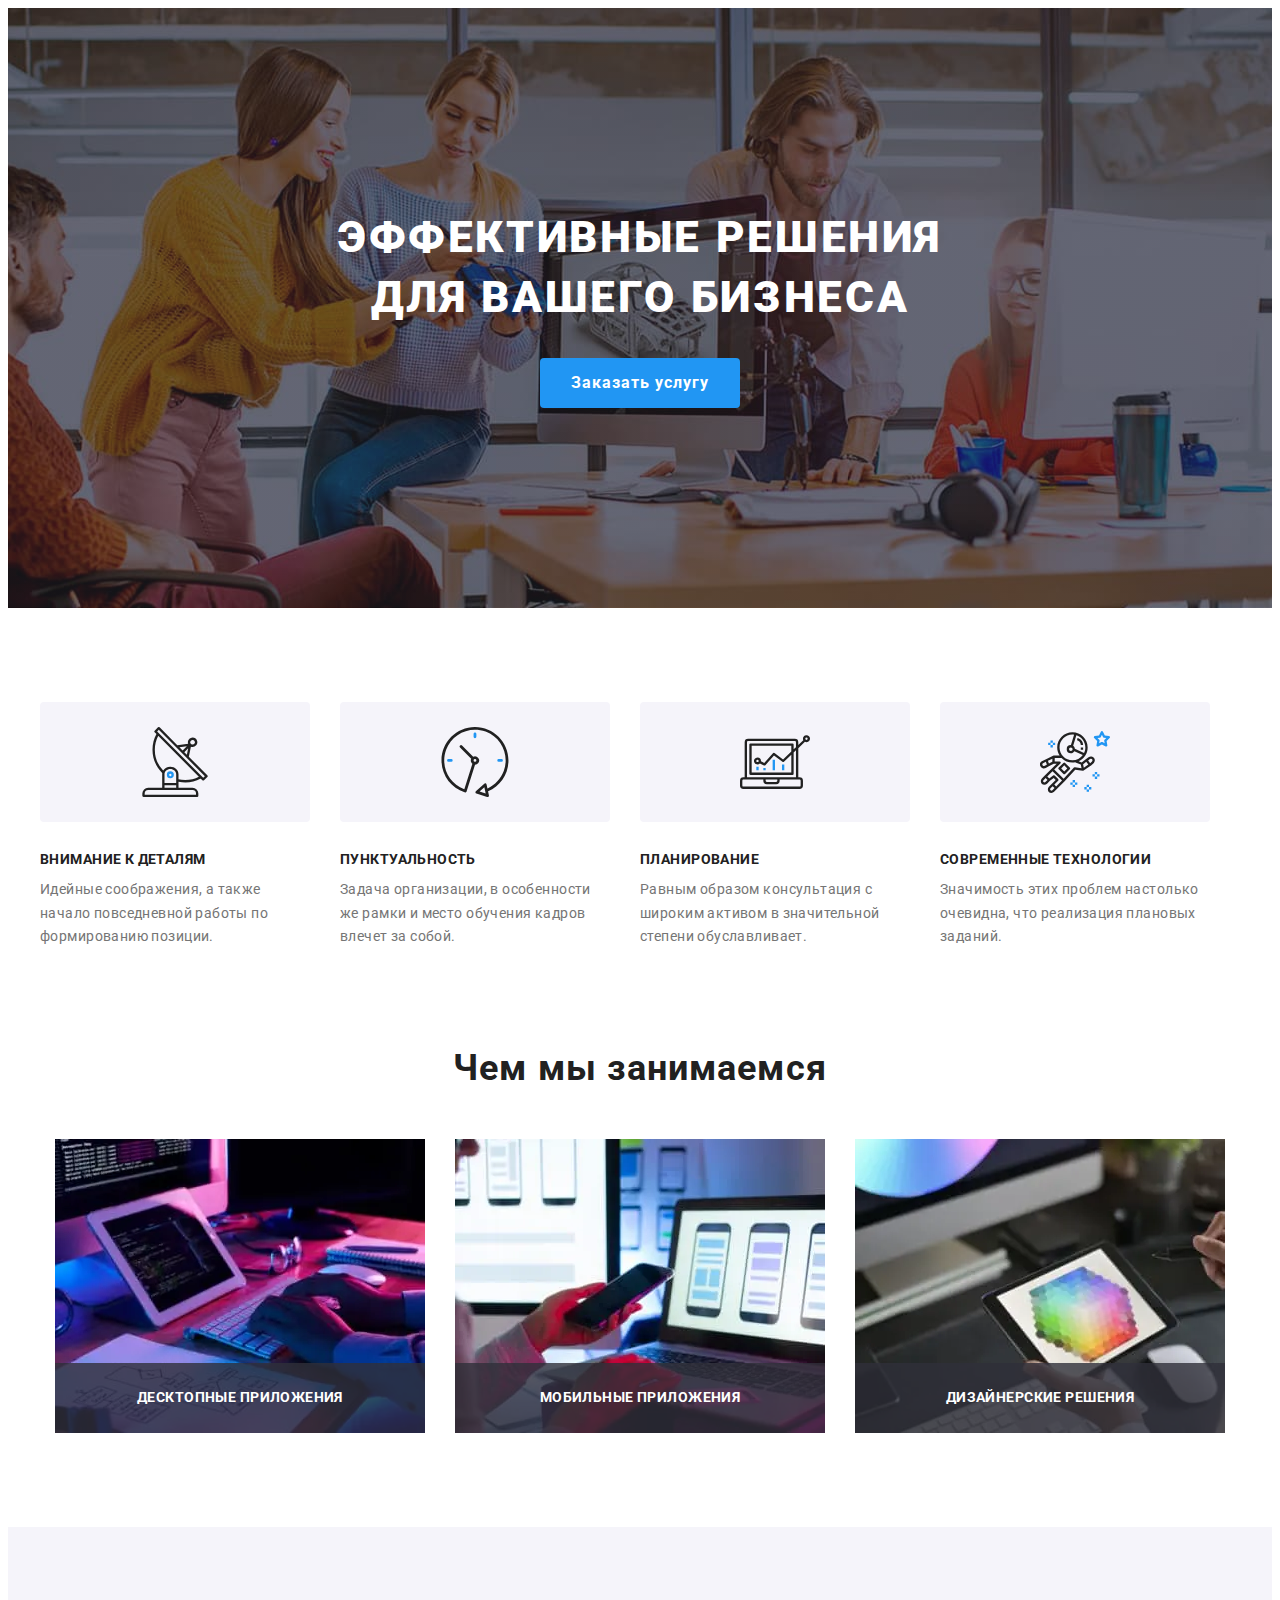
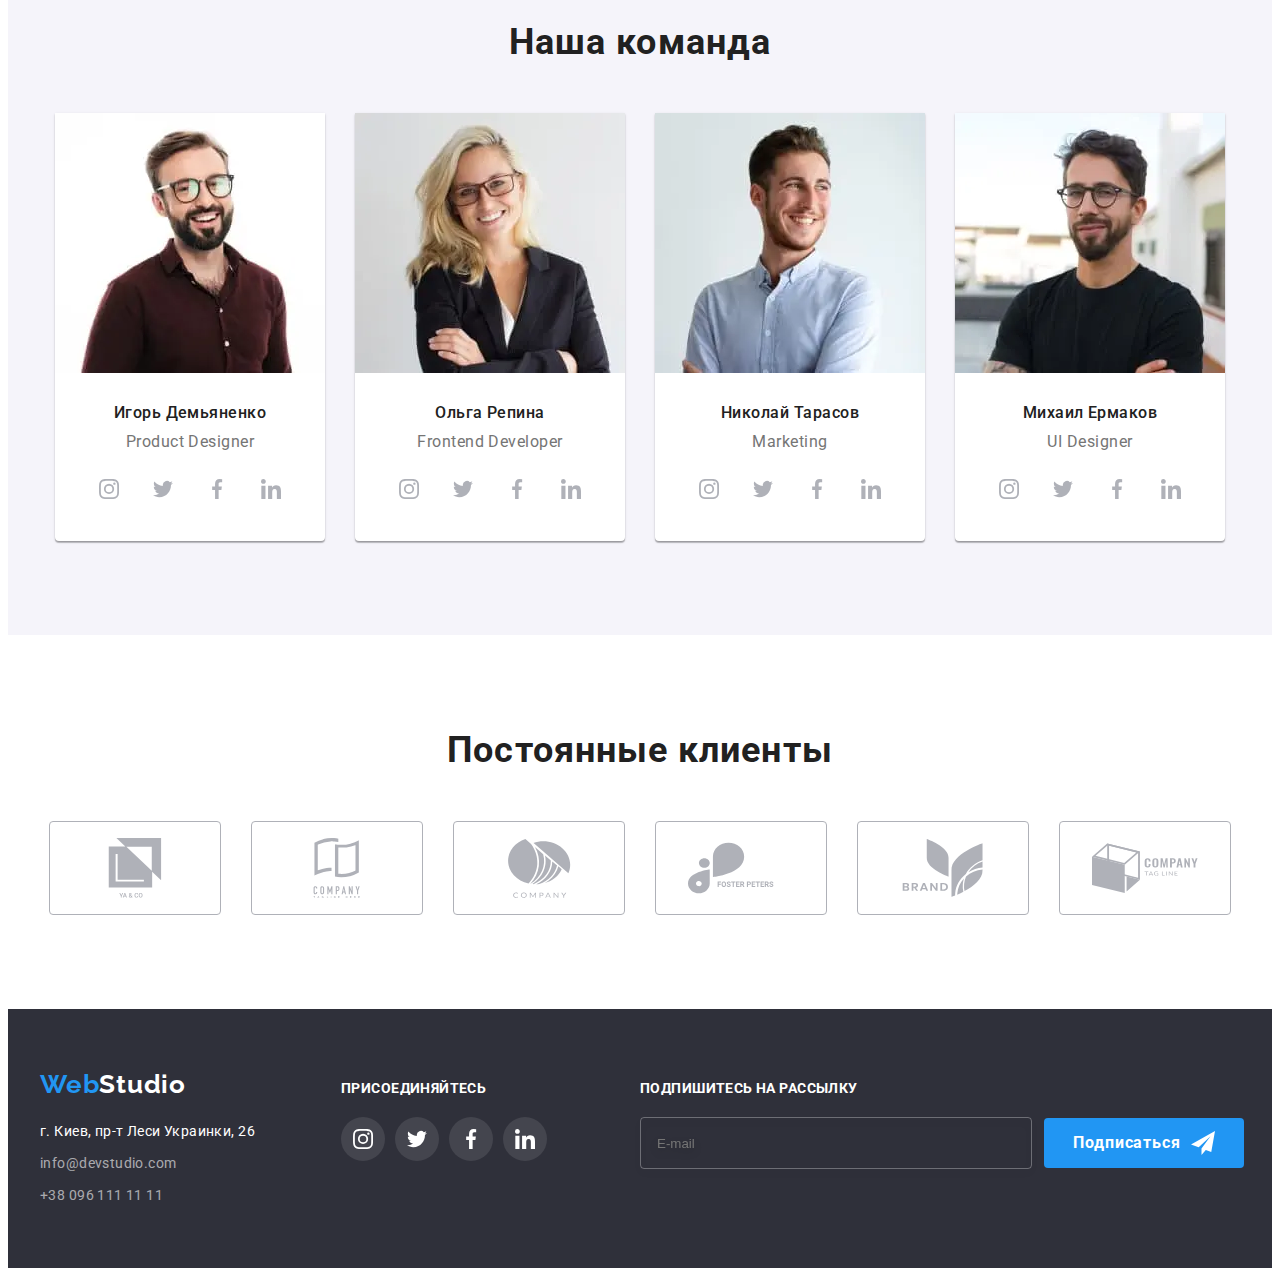
==== commit 3fed7074: "Section footer done" ====
--- a/index.html
+++ b/index.html
@@ -777,7 +777,7 @@
     </main>
 
     <!-- Футер -->
-    <!-- <footer class="footer">
+    <footer class="footer">
       <div class="footer__container container">
         <div class="footer__main">
           <a class="footer__logo logo logo--white" href="./index.html" lang="en"
@@ -793,7 +793,7 @@
             </li>
           </ul>
         </div>
-        <div class="connect">
+        <div class="footer__connect connect">
           <strong class="connect__tittle">присоединяйтесь</strong>
           <ul class="connect__socialMedia socialMedia">
             <li class="socialMedia__item">
@@ -871,7 +871,7 @@
           </form>
         </div>
       </div>
-    </footer> -->
+    </footer>
 
     <!-- Модальное окно -->
 
--- a/css/main.min.css
+++ b/css/main.min.css
@@ -1 +1 @@
-:root{--main-color: #212121;--text-color: #757575;--additional-color: #ffffff;--hoover-color: #2196f3;--hoover-color-main-button: #188ce8;--border-coloor: #ececec;--icon-color: #afb1b8;--main-background-color: #ffffff;--footer-background-color: #2f303a;--additional-background-color: #f5f4fa;--hero-background-color: #c4c4c4}body{font-family:roboto,sans-serif;font-style:normal;font-weight:700;color:var(--main-color);background-color:var(--main-background-color)}h1,h2,h3,p,ul,a,span,button{padding:0;margin:0;list-style-type:none}img{display:block;max-width:100%;height:auto}.container{width:100%;padding:0 15px;margin-left:auto;margin-right:auto}@media screen and (min-width: 480px){.container{max-width:480px}}@media screen and (min-width: 768px){.container{max-width:768px}}@media screen and (min-width: 1200px){.container{max-width:1200px}}.logo{font-family:Raleway;font-size:26px;line-height:1.19;letter-spacing:.03em;text-decoration:none}.logo__span{color:var(--hoover-color)}.logo--black{color:var(--main-color)}.logo--white{color:var(--additional-color)}.button{display:-webkit-box;display:-ms-flexbox;display:flex;-webkit-box-align:center;-ms-flex-align:center;align-items:center;-webkit-box-pack:center;-ms-flex-pack:center;justify-content:center;width:200px;height:50px;font-family:roboto,sans-serif;font-style:normal;font-weight:700;font-size:16px;line-height:1.88;letter-spacing:.06em;color:var(--additional-color);background-color:var(--hoover-color);border:0;border-radius:4px;cursor:pointer;-webkit-transition:background-color 250ms cubic-bezier(0.4, 0, 0.2, 1);transition:background-color 250ms cubic-bezier(0.4, 0, 0.2, 1)}.button:hover,.button:focus{background-color:var(--hoover-color-main-button)}.tittle{font-size:36px;line-height:1.17;letter-spacing:.03em;text-align:center}@media screen and (min-width: 768px){.cardSet{display:-webkit-box;display:-ms-flexbox;display:flex;-webkit-box-align:center;-ms-flex-align:center;align-items:center;-webkit-box-pack:center;-ms-flex-pack:center;justify-content:center;-ms-flex-wrap:wrap;flex-wrap:wrap;gap:30px}}.socialMedia{display:-webkit-box;display:-ms-flexbox;display:flex;-webkit-box-align:center;-ms-flex-align:center;align-items:center;-webkit-box-pack:center;-ms-flex-pack:center;justify-content:center;gap:10px}.socialMedia__link{display:-webkit-box;display:-ms-flexbox;display:flex;-webkit-box-align:center;-ms-flex-align:center;align-items:center;-webkit-box-pack:center;-ms-flex-pack:center;justify-content:center;width:44px;height:44px;border-radius:50%;outline:rgba(0,0,0,0);outline:rgba(0,0,0,0);cursor:pointer;-webkit-transition:color 250ms cubic-bezier(0.4, 0, 0.2, 1),background-color 250ms cubic-bezier(0.4, 0, 0.2, 1);transition:color 250ms cubic-bezier(0.4, 0, 0.2, 1),background-color 250ms cubic-bezier(0.4, 0, 0.2, 1)}.socialMedia__icon{fill:currentColor}.socialMedia__link--white{color:var(--icon-color);background-color:var(--main-background-color)}.socialMedia__link--dark{color:var(--additional-color);background-color:rgba(255,255,255,.1)}.socialMedia__link:hover,.socialMedia__link:focus{color:var(--additional-color);background-color:var(--hoover-color)}.header{padding-top:24px;padding-bottom:25px;border-bottom:1px solid #ececec}.header__container{display:-webkit-box;display:-ms-flexbox;display:flex;-webkit-box-align:center;-ms-flex-align:center;align-items:center}.header__logo{margin-right:93px}.nav__list{display:-webkit-box;display:-ms-flexbox;display:flex;-webkit-box-align:center;-ms-flex-align:center;align-items:center;gap:50px;margin-right:305px;font-weight:500;font-size:14px}.nav__item{display:block;position:relative}.nav__link{padding:20px 0;line-height:1.14;letter-spacing:.02em;text-decoration:none;color:var(--main-color);-webkit-transition:color 250ms cubic-bezier(0.4, 0, 0.2, 1);transition:color 250ms cubic-bezier(0.4, 0, 0.2, 1)}.nav__link:hover,.nav__link:focus{color:var(--hoover-color)}.nav__link--current{padding-bottom:33px;color:var(--hoover-color)}.nav__link--current::after{content:"";display:block;width:100%;height:4px;background:var(--hoover-color);border-radius:2px;position:absolute;bottom:-33px}.header__contacts{display:-webkit-box;display:-ms-flexbox;display:flex;-webkit-box-align:center;-ms-flex-align:center;align-items:center;gap:30px}.contacts__link{display:-webkit-box;display:-ms-flexbox;display:flex;-webkit-box-align:center;-ms-flex-align:center;align-items:center;font-weight:500;font-size:14px;line-height:1.14;letter-spacing:.02em;text-decoration:none;color:var(--text-color);-webkit-transition:color 250ms cubic-bezier(0.4, 0, 0.2, 1);transition:color 250ms cubic-bezier(0.4, 0, 0.2, 1)}.contacts__link:hover,.contacts__link:focus{color:var(--hoover-color)}.contacts__icon{margin-right:10px;fill:currentColor}.hero{padding:118px 0;text-align:center;background-position:center;background-repeat:no-repeat;background-size:cover;background-color:var(--hero-background-color);background-image:-webkit-gradient(linear, left top, left bottom, from(rgba(47, 48, 58, 0.4)), to(rgba(47, 48, 58, 0.4))),url(../images/studio/hero/hero_mob.jpeg);background-image:linear-gradient(rgba(47, 48, 58, 0.4), rgba(47, 48, 58, 0.4)),url(../images/studio/hero/hero_mob.jpeg)}@media(min-device-pixel-ratio: 2),(-webkit-min-device-pixel-ratio: 2),(min-resolution: 192dpi),(min-resolution: 2dppx){.hero{background-image:-webkit-gradient(linear, left top, left bottom, from(rgba(47, 48, 58, 0.4)), to(rgba(47, 48, 58, 0.4))),url(../images/studio/hero/hero@2x_mob.jpeg);background-image:linear-gradient(rgba(47, 48, 58, 0.4), rgba(47, 48, 58, 0.4)),url(../images/studio/hero/hero@2x_mob.jpeg)}}@media screen and (min-width: 768px){.hero{background-image:-webkit-gradient(linear, left top, left bottom, from(rgba(47, 48, 58, 0.4)), to(rgba(47, 48, 58, 0.4))),url(../images/studio/hero/hero_tab.jpeg);background-image:linear-gradient(rgba(47, 48, 58, 0.4), rgba(47, 48, 58, 0.4)),url(../images/studio/hero/hero_tab.jpeg)}}@media screen and (min-width: 768px)and (min-device-pixel-ratio: 2),screen and (min-width: 768px)and (-webkit-min-device-pixel-ratio: 2),screen and (min-width: 768px)and (min-resolution: 192dpi),screen and (min-width: 768px)and (min-resolution: 2dppx){.hero{background-image:-webkit-gradient(linear, left top, left bottom, from(rgba(47, 48, 58, 0.4)), to(rgba(47, 48, 58, 0.4))),url(../images/studio/hero/hero@2x_tab.jpeg);background-image:linear-gradient(rgba(47, 48, 58, 0.4), rgba(47, 48, 58, 0.4)),url(../images/studio/hero/hero@2x_tab.jpeg)}}@media screen and (min-width: 1200px){.hero{padding:200px 0;background-image:-webkit-gradient(linear, left top, left bottom, from(rgba(47, 48, 58, 0.4)), to(rgba(47, 48, 58, 0.4))),url(../images/studio/hero/hero_des.jpeg);background-image:linear-gradient(rgba(47, 48, 58, 0.4), rgba(47, 48, 58, 0.4)),url(../images/studio/hero/hero_des.jpeg)}}@media screen and (min-width: 1200px)and (min-device-pixel-ratio: 2),screen and (min-width: 1200px)and (-webkit-min-device-pixel-ratio: 2),screen and (min-width: 1200px)and (min-resolution: 192dpi),screen and (min-width: 1200px)and (min-resolution: 2dppx){.hero{background-image:-webkit-gradient(linear, left top, left bottom, from(rgba(47, 48, 58, 0.4)), to(rgba(47, 48, 58, 0.4))),url(../images/studio/hero/hero@2x_des.jpeg);background-image:linear-gradient(rgba(47, 48, 58, 0.4), rgba(47, 48, 58, 0.4)),url(../images/studio/hero/hero@2x_des.jpeg)}}.hero__tittle{margin:auto;margin-bottom:30px;width:360px;font-weight:900;font-size:26px;line-height:1.62;letter-spacing:.06em;text-transform:uppercase;color:var(--additional-color)}@media screen and (min-width: 1200px){.hero__tittle{width:696px;font-size:44px;line-height:1.36}}.hero__button{margin:auto}.features{padding:60px 0}@media screen and (min-width: 1200px){.features{padding:94px 0}}@media screen and (min-width: 768px){.features__container{display:-webkit-box;display:-ms-flexbox;display:flex;gap:30px;-ms-flex-wrap:wrap;flex-wrap:wrap}}.features__card{width:100%;min-height:226px}@media screen and (min-width: 768px){.features__card{width:354px;min-height:251px}}@media screen and (min-width: 1200px){.features__card{width:270px}}@media screen and (max-width: 767px){.features__card:not(:last-child){margin-bottom:30px}}.features__logo{display:-webkit-box;display:-ms-flexbox;display:flex;-webkit-box-align:center;-ms-flex-align:center;align-items:center;-webkit-box-pack:center;-ms-flex-pack:center;justify-content:center;width:100%;height:120px;margin-bottom:30px;border-radius:4px;background-color:var(--additional-background-color)}.features__name{margin-bottom:10px;font-size:14px;line-height:1.14;letter-spacing:.03em;text-transform:uppercase}@media screen and (max-width: 767px){.features__name{text-align:center}}.features__text{font-weight:400;font-size:14px;line-height:1.71;letter-spacing:.03em;color:var(--text-color)}.products{padding-bottom:94px}.products__tittle{margin-bottom:50px}.products__cardSet{position:relative}.products__thumb{display:-webkit-box;display:-ms-flexbox;display:flex;-webkit-box-align:center;-ms-flex-align:center;align-items:center;-webkit-box-pack:center;-ms-flex-pack:center;justify-content:center;width:370px;height:70px;background:rgba(47,48,58,.8);position:absolute;bottom:0}.products__discription{font-size:14px;line-height:1.14;text-align:center;letter-spacing:.03em;text-transform:uppercase;color:var(--additional-color)}@media screen and (max-width: 1199px){.products{display:none}}.team{padding:60px 0;background-color:var(--additional-background-color)}@media screen and (min-width: 1200px){.team{padding:94px 0}}.team__tittle{margin-bottom:30px}@media screen and (min-width: 1200px){.team__tittle{margin-bottom:50px}}.team__card{padding-bottom:24px;background:var(--main-background-color);-webkit-box-shadow:0px 1px 3px rgba(0,0,0,.12),0px 1px 1px rgba(0,0,0,.14),0px 2px 1px rgba(0,0,0,.2);box-shadow:0px 1px 3px rgba(0,0,0,.12),0px 1px 1px rgba(0,0,0,.14),0px 2px 1px rgba(0,0,0,.2);border-radius:0px 0px 4px 4px}@media screen and (min-width: 1200px){.team__card{padding-bottom:30px}}@media screen and (max-width: 767px){.team__card:not(:last-child){margin-bottom:30px}}.team__img{margin-bottom:30px}.team__name{margin-bottom:10px;font-weight:500;font-size:16px;line-height:1.19;letter-spacing:.03em;text-align:center}.team__position{margin-bottom:16px;font-weight:400;font-size:16px;line-height:1.19;letter-spacing:.03em;color:var(--text-color);text-align:center}.clients{padding:60px 0}@media screen and (min-width: 1200px){.clients{padding:94px 0}}.clients__cardSet{display:-webkit-box;display:-ms-flexbox;display:flex;-webkit-box-align:center;-ms-flex-align:center;align-items:center;-webkit-box-pack:center;-ms-flex-pack:center;justify-content:center;-ms-flex-wrap:wrap;flex-wrap:wrap;gap:30px}.clients__tittle{margin-bottom:30px}@media screen and (min-width: 1200px){.clients__tittle{margin-bottom:50px}}.clients__icon{fill:currentColor}.clients__link{display:-webkit-box;display:-ms-flexbox;display:flex;-webkit-box-align:center;-ms-flex-align:center;align-items:center;-webkit-box-pack:center;-ms-flex-pack:center;justify-content:center;width:210px;height:92px;border:1px solid var(--icon-color);border-radius:4px;color:var(--icon-color);cursor:pointer;-webkit-transition:color 250ms cubic-bezier(0.4, 0, 0.2, 1),border 250ms cubic-bezier(0.4, 0, 0.2, 1);transition:color 250ms cubic-bezier(0.4, 0, 0.2, 1),border 250ms cubic-bezier(0.4, 0, 0.2, 1)}.clients__link:hover,.clients__link:focus{color:var(--hoover-color);border:1px solid var(--hoover-color)}@media screen and (min-width: 768px){.clients__link{width:226px}}@media screen and (min-width: 1200px){.clients__link{width:170px}}.portfolio{padding:94px 0}.portfolio__menu{display:-webkit-box;display:-ms-flexbox;display:flex;-webkit-box-align:center;-ms-flex-align:center;align-items:center;-webkit-box-pack:center;-ms-flex-pack:center;justify-content:center;gap:8px;margin-bottom:50px}.menu__button{padding:6px 22px;font-family:roboto,sans-serif;font-style:normal;font-weight:500;font-size:16px;line-height:1.62;letter-spacing:.03em;color:var(--main-color);background-color:var(--additional-background-color);border:0 solid rgba(0,0,0,0);border-radius:4px;cursor:pointer;-webkit-transition:color 250ms cubic-bezier(0.4, 0, 0.2, 1),background-color 250ms cubic-bezier(0.4, 0, 0.2, 1),-webkit-box-shadow 250ms cubic-bezier(0.4, 0, 0.2, 1);transition:color 250ms cubic-bezier(0.4, 0, 0.2, 1),background-color 250ms cubic-bezier(0.4, 0, 0.2, 1),-webkit-box-shadow 250ms cubic-bezier(0.4, 0, 0.2, 1);transition:color 250ms cubic-bezier(0.4, 0, 0.2, 1),background-color 250ms cubic-bezier(0.4, 0, 0.2, 1),box-shadow 250ms cubic-bezier(0.4, 0, 0.2, 1);transition:color 250ms cubic-bezier(0.4, 0, 0.2, 1),background-color 250ms cubic-bezier(0.4, 0, 0.2, 1),box-shadow 250ms cubic-bezier(0.4, 0, 0.2, 1),-webkit-box-shadow 250ms cubic-bezier(0.4, 0, 0.2, 1)}.menu__button--current,.menu__button:hover,.menu__button:focus{color:var(--additional-color);background-color:var(--hoover-color);-webkit-box-shadow:0px 3px 1px rgba(0,0,0,.1),0px 1px 2px rgba(0,0,0,.08),0px 2px 2px rgba(0,0,0,.12);box-shadow:0px 3px 1px rgba(0,0,0,.1),0px 1px 2px rgba(0,0,0,.08),0px 2px 2px rgba(0,0,0,.12)}.portfolio__cardSet{-ms-flex-wrap:wrap;flex-wrap:wrap}.card{background:var(--main-background-color);cursor:pointer;-webkit-transition:-webkit-box-shadow 250ms cubic-bezier(0.4, 0, 0.2, 1);transition:-webkit-box-shadow 250ms cubic-bezier(0.4, 0, 0.2, 1);transition:box-shadow 250ms cubic-bezier(0.4, 0, 0.2, 1);transition:box-shadow 250ms cubic-bezier(0.4, 0, 0.2, 1), -webkit-box-shadow 250ms cubic-bezier(0.4, 0, 0.2, 1);position:relative}.card__imgWrapper{position:relative;overflow:hidden}.card__discription{padding:20px 24px;border:1px solid #eee;border-top:none}.card__tittle{margin-bottom:4px;font-size:18px;line-height:2;letter-spacing:.06em}.card__text{font-weight:400;font-size:16px;line-height:1.88;letter-spacing:.03em;color:var(--text-color)}.card:hover,.card:focus{-webkit-box-shadow:0px 1px 1px rgba(0,0,0,.12),0px 4px 4px rgba(0,0,0,.06),1px 4px 6px rgba(0,0,0,.16);box-shadow:0px 1px 1px rgba(0,0,0,.12),0px 4px 4px rgba(0,0,0,.06),1px 4px 6px rgba(0,0,0,.16)}.overlay{display:-webkit-box;display:-ms-flexbox;display:flex;-webkit-box-pack:center;-ms-flex-pack:center;justify-content:center;-webkit-box-align:center;-ms-flex-align:center;align-items:center;width:370px;height:294px;background-color:var(--hoover-color);position:absolute;top:100%;-webkit-transition:-webkit-transform 250ms cubic-bezier(0.4, 0, 0.2, 1);transition:-webkit-transform 250ms cubic-bezier(0.4, 0, 0.2, 1);transition:transform 250ms cubic-bezier(0.4, 0, 0.2, 1);transition:transform 250ms cubic-bezier(0.4, 0, 0.2, 1), -webkit-transform 250ms cubic-bezier(0.4, 0, 0.2, 1)}.overlay__text{display:block;padding:63px 24px;font-weight:400;font-size:18px;line-height:1.56;letter-spacing:.03em;color:var(--additional-color)}.card:hover .overlay{-webkit-transform:translateY(-100%);transform:translateY(-100%);overflow:visible}.footer{padding:60px 0;background-color:var(--footer-background-color)}.footer .container{display:-webkit-box;display:-ms-flexbox;display:flex;-webkit-box-align:baseline;-ms-flex-align:baseline;align-items:baseline}.footer__main{margin-right:70px}.footer__logo{display:inline-block;margin-bottom:20px}.footer__address{width:231px;margin-bottom:9px;font-weight:400;font-style:normal;font-size:14px;line-height:1.71;letter-spacing:.03em;color:var(--additional-color)}.footer__item:not(:last-child){margin-bottom:9px}.footer__contact{font-weight:400;font-size:14px;line-height:1.71;letter-spacing:.03em;color:rgba(255,255,255,.6);text-decoration:none;-webkit-transition:color 250ms cubic-bezier(0.4, 0, 0.2, 1);transition:color 250ms cubic-bezier(0.4, 0, 0.2, 1)}.footer__contact:hover,.footer__contact:focus{color:var(--hoover-color)}.connect__tittle{display:inline-block;margin-bottom:20px;font-weight:700;font-size:14px;line-height:1.14;letter-spacing:.03em;text-transform:uppercase;color:var(--additional-color)}.connect__socialMedia{margin-right:93px}.subscribe__tittle{display:inline-block;margin-bottom:20px;font-weight:700;font-size:14px;line-height:1.14;letter-spacing:.03em;text-transform:uppercase;color:var(--additional-color)}.subscribe__form{display:-webkit-box;display:-ms-flexbox;display:flex;-webkit-box-align:center;-ms-flex-align:center;align-items:center;-webkit-box-pack:center;-ms-flex-pack:center;justify-content:center;gap:12px}.subscribe__field{width:358px;height:50px;padding:0 16px;color:var(--additional-color);background-color:rgba(0,0,0,0);outline:rgba(0,0,0,0);border:1px solid rgba(255,255,255,.3);-webkit-filter:drop-shadow(0px 4px 4px rgba(0, 0, 0, 0.15));filter:drop-shadow(0px 4px 4px rgba(0, 0, 0, 0.15));border-radius:4px}.subscribe__field:-webkit-autofill,.subscribe__field:-webkit-autofill:hover,.subscribe__field:-webkit-autofill:focus{border:1px solid green;-webkit-text-fill-color:var(--additional-color);-webkit-transition:background-color 5000s ease-in-out 0s;transition:background-color 5000s ease-in-out 0s}.subscribe__button{gap:10px}.backdrop{position:fixed;top:0;left:0;width:100%;height:100%;background-color:rgba(0,0,0,.2);opacity:1;-webkit-transition:opacity 250ms cubic-bezier(0.4, 0, 0.2, 1);transition:opacity 250ms cubic-bezier(0.4, 0, 0.2, 1)}.backdrop--is-hidden{opacity:0;pointer-events:none}.backdrop--is-hidden .backdrop__modal{-webkit-transform:translate(-50%, -50%) scale(0);transform:translate(-50%, -50%) scale(0)}.modal{position:absolute;position:relative;top:50%;left:50%;width:528px;height:581px;padding:40px;background:var(--main-background-color);-webkit-box-shadow:0px 1px 3px rgba(0,0,0,.12),0px 1px 1px rgba(0,0,0,.14),0px 2px 1px rgba(0,0,0,.2);box-shadow:0px 1px 3px rgba(0,0,0,.12),0px 1px 1px rgba(0,0,0,.14),0px 2px 1px rgba(0,0,0,.2);border-radius:4px;-webkit-transform:translate(-50%, -50%) scale(1);transform:translate(-50%, -50%) scale(1);-webkit-transition:translate 250ms cubic-bezier(0.4, 0, 0.2, 1);transition:translate 250ms cubic-bezier(0.4, 0, 0.2, 1)}.modal__buttonClose{display:-webkit-box;display:-ms-flexbox;display:flex;-webkit-box-align:center;-ms-flex-align:center;align-items:center;-webkit-box-pack:center;-ms-flex-pack:center;justify-content:center;position:absolute;top:8px;right:8px;width:30px;height:30px;color:var(--main-color);background-color:var(--main-background-color);border:1px solid rgba(0,0,0,.1);border-radius:50%;outline:rgba(0,0,0,0);cursor:pointer;-webkit-transition:color 250ms cubic-bezier(0.4, 0, 0.2, 1);transition:color 250ms cubic-bezier(0.4, 0, 0.2, 1)}.modal__buttonClose:hover,.modal__buttonClose:focus{color:var(--hoover-color)}.modal__icon{fill:currentColor}.modal__tittle{font-weight:700;font-size:20px;line-height:1.15;letter-spacing:.03em;color:var(--main-color)}.modal__form{margin-top:12px;display:-webkit-box;display:-ms-flexbox;display:flex;-webkit-box-orient:vertical;-webkit-box-direction:normal;-ms-flex-direction:column;flex-direction:column}.form__label{position:relative}.form__name{display:block;margin-bottom:4px;font-weight:400;font-size:12px;line-height:1.17;letter-spacing:.01em;color:var(--text-color)}.form__field{display:block;margin-bottom:10px;padding:0 42px;width:100%;height:40px;border:1px solid rgba(33,33,33,.2);border-radius:4px;outline:rgba(0,0,0,0)}.form__field:focus-within~.form__icon{fill:var(--hoover-color)}.form__icon{position:absolute;left:12px;bottom:11px;-webkit-transform:translateY(-50%);transform:translateY(-50%);fill:var(--main-color);-webkit-transition:fill 250ms cubic-bezier(0.4, 0, 0.2, 1);transition:fill 250ms cubic-bezier(0.4, 0, 0.2, 1)}.form__textarea{padding:12px 16px;margin-bottom:20px;width:448px;height:120px;border:1px solid rgba(33,33,33,.2);border-radius:4px;outline:rgba(0,0,0,0);resize:none}.form__textarea::-webkit-input-placeholder{font-weight:400;font-size:12px;line-height:1.17;letter-spacing:.01em;color:rgba(117,117,117,.5)}.form__textarea::-moz-placeholder{font-weight:400;font-size:12px;line-height:1.17;letter-spacing:.01em;color:rgba(117,117,117,.5)}.form__textarea:-ms-input-placeholder{font-weight:400;font-size:12px;line-height:1.17;letter-spacing:.01em;color:rgba(117,117,117,.5)}.form__textarea::-ms-input-placeholder{font-weight:400;font-size:12px;line-height:1.17;letter-spacing:.01em;color:rgba(117,117,117,.5)}.form__textarea::placeholder{font-weight:400;font-size:12px;line-height:1.17;letter-spacing:.01em;color:rgba(117,117,117,.5)}.form__field:focus-within,.form__textarea:focus-within{border-color:#2196f3}.form__checkbox{display:-webkit-inline-box;display:-ms-inline-flexbox;display:inline-flex;-webkit-box-align:baseline;-ms-flex-align:baseline;align-items:baseline;-webkit-box-pack:center;-ms-flex-pack:center;justify-content:center;margin-bottom:30px;padding-left:12px;padding-right:11px}.checkbox__field{position:absolute;width:1px;height:1px;margin:-1px;border:0;padding:0;white-space:nowrap;-webkit-clip-path:inset(100%);clip-path:inset(100%);clip:rect(0 0 0 0);overflow:hidden}.checkbox__field:focus-within+.checkbox__custom{border-color:var(--hoover-color)}.checkbox__field:checked+.checkbox__custom{border-color:var(--hoover-color);background-color:var(--hoover-color)}.checkbox__custom{display:-webkit-box;display:-ms-flexbox;display:flex;-webkit-box-align:center;-ms-flex-align:center;align-items:center;-webkit-box-pack:center;-ms-flex-pack:center;justify-content:center;margin-right:8px;width:16px;height:15px;border:1px solid #000;-webkit-box-shadow:0px 4px 4px rgba(0,0,0,.25);box-shadow:0px 4px 4px rgba(0,0,0,.25);border-radius:1px;background-color:var(--main-background-color);-webkit-transition-property:color;transition-property:color;-webkit-transition-property:border-color;transition-property:border-color;-webkit-transition-property:background-color;transition-property:background-color;-webkit-transition-duration:250ms;transition-duration:250ms;-webkit-transition-timing-function:cubic-bezier(0.4, 0, 0.2, 1);transition-timing-function:cubic-bezier(0.4, 0, 0.2, 1)}.checkbox__icon{fill:var(--additional-color)}.checkbox__name{font-weight:400;font-size:14px;line-height:1.7;letter-spacing:.03em;color:var(--text-color);-webkit-user-select:none;-moz-user-select:none;-ms-user-select:none;user-select:none}.checkbox__terms{color:var(--hoover-color)}.button__submit{margin:auto}.button__submit:hover,.button__submit:focus{background-color:var(--hoover-color-main-button)}/*# sourceMappingURL=main.min.css.map */+:root{--main-color: #212121;--text-color: #757575;--additional-color: #ffffff;--hoover-color: #2196f3;--hoover-color-main-button: #188ce8;--border-coloor: #ececec;--icon-color: #afb1b8;--main-background-color: #ffffff;--footer-background-color: #2f303a;--additional-background-color: #f5f4fa;--hero-background-color: #c4c4c4}body{font-family:roboto,sans-serif;font-style:normal;font-weight:700;color:var(--main-color);background-color:var(--main-background-color)}h1,h2,h3,p,ul,a,span,button{padding:0;margin:0;list-style-type:none}img{display:block;max-width:100%;height:auto}.container{width:100%;padding:0 15px;margin-left:auto;margin-right:auto}@media screen and (min-width: 480px){.container{max-width:480px}}@media screen and (min-width: 768px){.container{max-width:768px}}@media screen and (min-width: 1200px){.container{max-width:1200px}}.logo{font-family:Raleway;font-size:26px;line-height:1.19;letter-spacing:.03em;text-decoration:none}.logo__span{color:var(--hoover-color)}.logo--black{color:var(--main-color)}.logo--white{color:var(--additional-color)}.button{display:-webkit-box;display:-ms-flexbox;display:flex;-webkit-box-align:center;-ms-flex-align:center;align-items:center;-webkit-box-pack:center;-ms-flex-pack:center;justify-content:center;width:200px;height:50px;font-family:roboto,sans-serif;font-style:normal;font-weight:700;font-size:16px;line-height:1.88;letter-spacing:.06em;color:var(--additional-color);background-color:var(--hoover-color);border:0;border-radius:4px;cursor:pointer;-webkit-transition:background-color 250ms cubic-bezier(0.4, 0, 0.2, 1);transition:background-color 250ms cubic-bezier(0.4, 0, 0.2, 1)}.button:hover,.button:focus{background-color:var(--hoover-color-main-button)}.tittle{font-size:36px;line-height:1.17;letter-spacing:.03em;text-align:center}@media screen and (min-width: 768px){.cardSet{display:-webkit-box;display:-ms-flexbox;display:flex;-webkit-box-align:center;-ms-flex-align:center;align-items:center;-webkit-box-pack:center;-ms-flex-pack:center;justify-content:center;-ms-flex-wrap:wrap;flex-wrap:wrap;gap:30px}}.socialMedia{display:-webkit-box;display:-ms-flexbox;display:flex;-webkit-box-align:center;-ms-flex-align:center;align-items:center;-webkit-box-pack:center;-ms-flex-pack:center;justify-content:center;gap:10px}.socialMedia__link{display:-webkit-box;display:-ms-flexbox;display:flex;-webkit-box-align:center;-ms-flex-align:center;align-items:center;-webkit-box-pack:center;-ms-flex-pack:center;justify-content:center;width:44px;height:44px;border-radius:50%;outline:rgba(0,0,0,0);outline:rgba(0,0,0,0);cursor:pointer;-webkit-transition:color 250ms cubic-bezier(0.4, 0, 0.2, 1),background-color 250ms cubic-bezier(0.4, 0, 0.2, 1);transition:color 250ms cubic-bezier(0.4, 0, 0.2, 1),background-color 250ms cubic-bezier(0.4, 0, 0.2, 1)}.socialMedia__icon{fill:currentColor}.socialMedia__link--white{color:var(--icon-color);background-color:var(--main-background-color)}.socialMedia__link--dark{color:var(--additional-color);background-color:rgba(255,255,255,.1)}.socialMedia__link:hover,.socialMedia__link:focus{color:var(--additional-color);background-color:var(--hoover-color)}.header{padding-top:24px;padding-bottom:25px;border-bottom:1px solid #ececec}.header__container{display:-webkit-box;display:-ms-flexbox;display:flex;-webkit-box-align:center;-ms-flex-align:center;align-items:center}.header__logo{margin-right:93px}.nav__list{display:-webkit-box;display:-ms-flexbox;display:flex;-webkit-box-align:center;-ms-flex-align:center;align-items:center;gap:50px;margin-right:305px;font-weight:500;font-size:14px}.nav__item{display:block;position:relative}.nav__link{padding:20px 0;line-height:1.14;letter-spacing:.02em;text-decoration:none;color:var(--main-color);-webkit-transition:color 250ms cubic-bezier(0.4, 0, 0.2, 1);transition:color 250ms cubic-bezier(0.4, 0, 0.2, 1)}.nav__link:hover,.nav__link:focus{color:var(--hoover-color)}.nav__link--current{padding-bottom:33px;color:var(--hoover-color)}.nav__link--current::after{content:"";display:block;width:100%;height:4px;background:var(--hoover-color);border-radius:2px;position:absolute;bottom:-33px}.header__contacts{display:-webkit-box;display:-ms-flexbox;display:flex;-webkit-box-align:center;-ms-flex-align:center;align-items:center;gap:30px}.contacts__link{display:-webkit-box;display:-ms-flexbox;display:flex;-webkit-box-align:center;-ms-flex-align:center;align-items:center;font-weight:500;font-size:14px;line-height:1.14;letter-spacing:.02em;text-decoration:none;color:var(--text-color);-webkit-transition:color 250ms cubic-bezier(0.4, 0, 0.2, 1);transition:color 250ms cubic-bezier(0.4, 0, 0.2, 1)}.contacts__link:hover,.contacts__link:focus{color:var(--hoover-color)}.contacts__icon{margin-right:10px;fill:currentColor}.hero{padding:118px 0;text-align:center;background-position:center;background-repeat:no-repeat;background-size:cover;background-color:var(--hero-background-color);background-image:-webkit-gradient(linear, left top, left bottom, from(rgba(47, 48, 58, 0.4)), to(rgba(47, 48, 58, 0.4))),url(../images/studio/hero/hero_mob.jpeg);background-image:linear-gradient(rgba(47, 48, 58, 0.4), rgba(47, 48, 58, 0.4)),url(../images/studio/hero/hero_mob.jpeg)}@media(min-device-pixel-ratio: 2),(-webkit-min-device-pixel-ratio: 2),(min-resolution: 192dpi),(min-resolution: 2dppx){.hero{background-image:-webkit-gradient(linear, left top, left bottom, from(rgba(47, 48, 58, 0.4)), to(rgba(47, 48, 58, 0.4))),url(../images/studio/hero/hero@2x_mob.jpeg);background-image:linear-gradient(rgba(47, 48, 58, 0.4), rgba(47, 48, 58, 0.4)),url(../images/studio/hero/hero@2x_mob.jpeg)}}@media screen and (min-width: 768px){.hero{background-image:-webkit-gradient(linear, left top, left bottom, from(rgba(47, 48, 58, 0.4)), to(rgba(47, 48, 58, 0.4))),url(../images/studio/hero/hero_tab.jpeg);background-image:linear-gradient(rgba(47, 48, 58, 0.4), rgba(47, 48, 58, 0.4)),url(../images/studio/hero/hero_tab.jpeg)}}@media screen and (min-width: 768px)and (min-device-pixel-ratio: 2),screen and (min-width: 768px)and (-webkit-min-device-pixel-ratio: 2),screen and (min-width: 768px)and (min-resolution: 192dpi),screen and (min-width: 768px)and (min-resolution: 2dppx){.hero{background-image:-webkit-gradient(linear, left top, left bottom, from(rgba(47, 48, 58, 0.4)), to(rgba(47, 48, 58, 0.4))),url(../images/studio/hero/hero@2x_tab.jpeg);background-image:linear-gradient(rgba(47, 48, 58, 0.4), rgba(47, 48, 58, 0.4)),url(../images/studio/hero/hero@2x_tab.jpeg)}}@media screen and (min-width: 1200px){.hero{padding:200px 0;background-image:-webkit-gradient(linear, left top, left bottom, from(rgba(47, 48, 58, 0.4)), to(rgba(47, 48, 58, 0.4))),url(../images/studio/hero/hero_des.jpeg);background-image:linear-gradient(rgba(47, 48, 58, 0.4), rgba(47, 48, 58, 0.4)),url(../images/studio/hero/hero_des.jpeg)}}@media screen and (min-width: 1200px)and (min-device-pixel-ratio: 2),screen and (min-width: 1200px)and (-webkit-min-device-pixel-ratio: 2),screen and (min-width: 1200px)and (min-resolution: 192dpi),screen and (min-width: 1200px)and (min-resolution: 2dppx){.hero{background-image:-webkit-gradient(linear, left top, left bottom, from(rgba(47, 48, 58, 0.4)), to(rgba(47, 48, 58, 0.4))),url(../images/studio/hero/hero@2x_des.jpeg);background-image:linear-gradient(rgba(47, 48, 58, 0.4), rgba(47, 48, 58, 0.4)),url(../images/studio/hero/hero@2x_des.jpeg)}}.hero__tittle{margin:auto;margin-bottom:30px;width:360px;font-weight:900;font-size:26px;line-height:1.62;letter-spacing:.06em;text-transform:uppercase;color:var(--additional-color)}@media screen and (min-width: 1200px){.hero__tittle{width:696px;font-size:44px;line-height:1.36}}.hero__button{margin:auto}.features{padding:60px 0}@media screen and (min-width: 1200px){.features{padding:94px 0}}@media screen and (min-width: 768px){.features__container{display:-webkit-box;display:-ms-flexbox;display:flex;gap:30px;-ms-flex-wrap:wrap;flex-wrap:wrap}}.features__card{width:100%;min-height:226px}@media screen and (min-width: 768px){.features__card{width:354px;min-height:251px}}@media screen and (min-width: 1200px){.features__card{width:270px}}@media screen and (max-width: 767px){.features__card:not(:last-child){margin-bottom:30px}}.features__logo{display:-webkit-box;display:-ms-flexbox;display:flex;-webkit-box-align:center;-ms-flex-align:center;align-items:center;-webkit-box-pack:center;-ms-flex-pack:center;justify-content:center;width:100%;height:120px;margin-bottom:30px;border-radius:4px;background-color:var(--additional-background-color)}.features__name{margin-bottom:10px;font-size:14px;line-height:1.14;letter-spacing:.03em;text-transform:uppercase}@media screen and (max-width: 767px){.features__name{text-align:center}}.features__text{font-weight:400;font-size:14px;line-height:1.71;letter-spacing:.03em;color:var(--text-color)}.products{padding-bottom:94px}.products__tittle{margin-bottom:50px}.products__cardSet{position:relative}.products__thumb{display:-webkit-box;display:-ms-flexbox;display:flex;-webkit-box-align:center;-ms-flex-align:center;align-items:center;-webkit-box-pack:center;-ms-flex-pack:center;justify-content:center;width:370px;height:70px;background:rgba(47,48,58,.8);position:absolute;bottom:0}.products__discription{font-size:14px;line-height:1.14;text-align:center;letter-spacing:.03em;text-transform:uppercase;color:var(--additional-color)}@media screen and (max-width: 1199px){.products{display:none}}.team{padding:60px 0;background-color:var(--additional-background-color)}@media screen and (min-width: 1200px){.team{padding:94px 0}}.team__tittle{margin-bottom:30px}@media screen and (min-width: 1200px){.team__tittle{margin-bottom:50px}}.team__card{padding-bottom:24px;background:var(--main-background-color);-webkit-box-shadow:0px 1px 3px rgba(0,0,0,.12),0px 1px 1px rgba(0,0,0,.14),0px 2px 1px rgba(0,0,0,.2);box-shadow:0px 1px 3px rgba(0,0,0,.12),0px 1px 1px rgba(0,0,0,.14),0px 2px 1px rgba(0,0,0,.2);border-radius:0px 0px 4px 4px}@media screen and (min-width: 1200px){.team__card{padding-bottom:30px}}@media screen and (max-width: 767px){.team__card:not(:last-child){margin-bottom:30px}}.team__img{margin-bottom:30px}.team__name{margin-bottom:10px;font-weight:500;font-size:16px;line-height:1.19;letter-spacing:.03em;text-align:center}.team__position{margin-bottom:16px;font-weight:400;font-size:16px;line-height:1.19;letter-spacing:.03em;color:var(--text-color);text-align:center}.clients{padding:60px 0}@media screen and (min-width: 1200px){.clients{padding:94px 0}}.clients__cardSet{display:-webkit-box;display:-ms-flexbox;display:flex;-webkit-box-align:center;-ms-flex-align:center;align-items:center;-webkit-box-pack:center;-ms-flex-pack:center;justify-content:center;-ms-flex-wrap:wrap;flex-wrap:wrap;gap:30px}.clients__tittle{margin-bottom:30px}@media screen and (min-width: 1200px){.clients__tittle{margin-bottom:50px}}.clients__icon{fill:currentColor}.clients__link{display:-webkit-box;display:-ms-flexbox;display:flex;-webkit-box-align:center;-ms-flex-align:center;align-items:center;-webkit-box-pack:center;-ms-flex-pack:center;justify-content:center;width:210px;height:92px;border:1px solid var(--icon-color);border-radius:4px;color:var(--icon-color);cursor:pointer;-webkit-transition:color 250ms cubic-bezier(0.4, 0, 0.2, 1),border 250ms cubic-bezier(0.4, 0, 0.2, 1);transition:color 250ms cubic-bezier(0.4, 0, 0.2, 1),border 250ms cubic-bezier(0.4, 0, 0.2, 1)}.clients__link:hover,.clients__link:focus{color:var(--hoover-color);border:1px solid var(--hoover-color)}@media screen and (min-width: 768px){.clients__link{width:226px}}@media screen and (min-width: 1200px){.clients__link{width:170px}}.portfolio{padding:94px 0}.portfolio__menu{display:-webkit-box;display:-ms-flexbox;display:flex;-webkit-box-align:center;-ms-flex-align:center;align-items:center;-webkit-box-pack:center;-ms-flex-pack:center;justify-content:center;gap:8px;margin-bottom:50px}.menu__button{padding:6px 22px;font-family:roboto,sans-serif;font-style:normal;font-weight:500;font-size:16px;line-height:1.62;letter-spacing:.03em;color:var(--main-color);background-color:var(--additional-background-color);border:0 solid rgba(0,0,0,0);border-radius:4px;cursor:pointer;-webkit-transition:color 250ms cubic-bezier(0.4, 0, 0.2, 1),background-color 250ms cubic-bezier(0.4, 0, 0.2, 1),-webkit-box-shadow 250ms cubic-bezier(0.4, 0, 0.2, 1);transition:color 250ms cubic-bezier(0.4, 0, 0.2, 1),background-color 250ms cubic-bezier(0.4, 0, 0.2, 1),-webkit-box-shadow 250ms cubic-bezier(0.4, 0, 0.2, 1);transition:color 250ms cubic-bezier(0.4, 0, 0.2, 1),background-color 250ms cubic-bezier(0.4, 0, 0.2, 1),box-shadow 250ms cubic-bezier(0.4, 0, 0.2, 1);transition:color 250ms cubic-bezier(0.4, 0, 0.2, 1),background-color 250ms cubic-bezier(0.4, 0, 0.2, 1),box-shadow 250ms cubic-bezier(0.4, 0, 0.2, 1),-webkit-box-shadow 250ms cubic-bezier(0.4, 0, 0.2, 1)}.menu__button--current,.menu__button:hover,.menu__button:focus{color:var(--additional-color);background-color:var(--hoover-color);-webkit-box-shadow:0px 3px 1px rgba(0,0,0,.1),0px 1px 2px rgba(0,0,0,.08),0px 2px 2px rgba(0,0,0,.12);box-shadow:0px 3px 1px rgba(0,0,0,.1),0px 1px 2px rgba(0,0,0,.08),0px 2px 2px rgba(0,0,0,.12)}.portfolio__cardSet{-ms-flex-wrap:wrap;flex-wrap:wrap}.card{background:var(--main-background-color);cursor:pointer;-webkit-transition:-webkit-box-shadow 250ms cubic-bezier(0.4, 0, 0.2, 1);transition:-webkit-box-shadow 250ms cubic-bezier(0.4, 0, 0.2, 1);transition:box-shadow 250ms cubic-bezier(0.4, 0, 0.2, 1);transition:box-shadow 250ms cubic-bezier(0.4, 0, 0.2, 1), -webkit-box-shadow 250ms cubic-bezier(0.4, 0, 0.2, 1);position:relative}.card__imgWrapper{position:relative;overflow:hidden}.card__discription{padding:20px 24px;border:1px solid #eee;border-top:none}.card__tittle{margin-bottom:4px;font-size:18px;line-height:2;letter-spacing:.06em}.card__text{font-weight:400;font-size:16px;line-height:1.88;letter-spacing:.03em;color:var(--text-color)}.card:hover,.card:focus{-webkit-box-shadow:0px 1px 1px rgba(0,0,0,.12),0px 4px 4px rgba(0,0,0,.06),1px 4px 6px rgba(0,0,0,.16);box-shadow:0px 1px 1px rgba(0,0,0,.12),0px 4px 4px rgba(0,0,0,.06),1px 4px 6px rgba(0,0,0,.16)}.overlay{display:-webkit-box;display:-ms-flexbox;display:flex;-webkit-box-pack:center;-ms-flex-pack:center;justify-content:center;-webkit-box-align:center;-ms-flex-align:center;align-items:center;width:370px;height:294px;background-color:var(--hoover-color);position:absolute;top:100%;-webkit-transition:-webkit-transform 250ms cubic-bezier(0.4, 0, 0.2, 1);transition:-webkit-transform 250ms cubic-bezier(0.4, 0, 0.2, 1);transition:transform 250ms cubic-bezier(0.4, 0, 0.2, 1);transition:transform 250ms cubic-bezier(0.4, 0, 0.2, 1), -webkit-transform 250ms cubic-bezier(0.4, 0, 0.2, 1)}.overlay__text{display:block;padding:63px 24px;font-weight:400;font-size:18px;line-height:1.56;letter-spacing:.03em;color:var(--additional-color)}.card:hover .overlay{-webkit-transform:translateY(-100%);transform:translateY(-100%);overflow:visible}.footer{padding:60px 0;background-color:var(--footer-background-color)}@media screen and (min-width: 768px){.footer__container{display:-webkit-box;display:-ms-flexbox;display:flex;-webkit-box-align:baseline;-ms-flex-align:baseline;align-items:baseline;-ms-flex-wrap:wrap;flex-wrap:wrap}}@media screen and (min-width: 1200px){.footer__container{-ms-flex-wrap:nowrap;flex-wrap:nowrap}}.footer__main{text-align:center;margin:0 0 60px 0}@media screen and (min-width: 768px){.footer__main{margin:0 165px 0 61px}}@media screen and (min-width: 1200px){.footer__main{text-align:left;margin:0 70px 0 0px}}.footer__logo{display:block;margin-bottom:20px}.footer__address{display:inline-block;width:231px;margin-bottom:8px;font-weight:400;font-style:normal;font-size:14px;line-height:1.71;letter-spacing:.03em;color:var(--additional-color)}.footer__item:not(:last-child){margin-bottom:8px}.footer__contact{font-weight:400;font-size:14px;line-height:1.71;letter-spacing:.03em;color:rgba(255,255,255,.6);text-decoration:none;-webkit-transition:color 250ms cubic-bezier(0.4, 0, 0.2, 1);transition:color 250ms cubic-bezier(0.4, 0, 0.2, 1)}.footer__contact:hover,.footer__contact:focus{color:var(--hoover-color)}@media screen and (max-width: 1199px){.footer__connect{margin-bottom:60px}}.connect__tittle{display:block;text-align:center;margin-bottom:20px;font-weight:700;font-size:14px;line-height:1.14;letter-spacing:.03em;text-transform:uppercase;color:var(--additional-color)}@media screen and (min-width: 1200px){.connect__tittle{text-align:left}}@media screen and (min-width: 1200px){.connect__socialMedia{margin-right:93px}}@media screen and (min-width: 768px){.subscribe{margin-right:auto;margin-left:auto;text-align:center}}.subscribe__tittle{display:block;text-align:center;margin-bottom:20px;font-weight:700;font-size:14px;line-height:1.14;letter-spacing:.03em;text-transform:uppercase;color:var(--additional-color)}@media screen and (min-width: 1200px){.subscribe__tittle{text-align:left}}@media screen and (min-width: 1200px){.subscribe__form{display:-webkit-box;display:-ms-flexbox;display:flex;-webkit-box-align:center;-ms-flex-align:center;align-items:center;-webkit-box-pack:center;-ms-flex-pack:center;justify-content:center;gap:12px}}.subscribe__field{width:100%;height:50px;margin-bottom:20px;padding:0 16px;color:var(--additional-color);background-color:rgba(0,0,0,0);outline:rgba(0,0,0,0);border:1px solid rgba(255,255,255,.3);-webkit-filter:drop-shadow(0px 4px 4px rgba(0, 0, 0, 0.15));filter:drop-shadow(0px 4px 4px rgba(0, 0, 0, 0.15));border-radius:4px}.subscribe__field:-webkit-autofill,.subscribe__field:-webkit-autofill:hover,.subscribe__field:-webkit-autofill:focus{border:1px solid green;-webkit-text-fill-color:var(--additional-color);-webkit-transition:background-color 5000s ease-in-out 0s;transition:background-color 5000s ease-in-out 0s}@media screen and (min-width: 768px){.subscribe__field{width:450px}}@media screen and (min-width: 1200px){.subscribe__field{width:358px;margin-bottom:0}}.subscribe__button{margin:0 auto;gap:10px}.backdrop{position:fixed;top:0;left:0;width:100%;height:100%;background-color:rgba(0,0,0,.2);opacity:1;-webkit-transition:opacity 250ms cubic-bezier(0.4, 0, 0.2, 1);transition:opacity 250ms cubic-bezier(0.4, 0, 0.2, 1)}.backdrop--is-hidden{opacity:0;pointer-events:none}.backdrop--is-hidden .backdrop__modal{-webkit-transform:translate(-50%, -50%) scale(0);transform:translate(-50%, -50%) scale(0)}.modal{position:absolute;position:relative;top:50%;left:50%;width:528px;height:581px;padding:40px;background:var(--main-background-color);-webkit-box-shadow:0px 1px 3px rgba(0,0,0,.12),0px 1px 1px rgba(0,0,0,.14),0px 2px 1px rgba(0,0,0,.2);box-shadow:0px 1px 3px rgba(0,0,0,.12),0px 1px 1px rgba(0,0,0,.14),0px 2px 1px rgba(0,0,0,.2);border-radius:4px;-webkit-transform:translate(-50%, -50%) scale(1);transform:translate(-50%, -50%) scale(1);-webkit-transition:translate 250ms cubic-bezier(0.4, 0, 0.2, 1);transition:translate 250ms cubic-bezier(0.4, 0, 0.2, 1)}.modal__buttonClose{display:-webkit-box;display:-ms-flexbox;display:flex;-webkit-box-align:center;-ms-flex-align:center;align-items:center;-webkit-box-pack:center;-ms-flex-pack:center;justify-content:center;position:absolute;top:8px;right:8px;width:30px;height:30px;color:var(--main-color);background-color:var(--main-background-color);border:1px solid rgba(0,0,0,.1);border-radius:50%;outline:rgba(0,0,0,0);cursor:pointer;-webkit-transition:color 250ms cubic-bezier(0.4, 0, 0.2, 1);transition:color 250ms cubic-bezier(0.4, 0, 0.2, 1)}.modal__buttonClose:hover,.modal__buttonClose:focus{color:var(--hoover-color)}.modal__icon{fill:currentColor}.modal__tittle{font-weight:700;font-size:20px;line-height:1.15;letter-spacing:.03em;color:var(--main-color)}.modal__form{margin-top:12px;display:-webkit-box;display:-ms-flexbox;display:flex;-webkit-box-orient:vertical;-webkit-box-direction:normal;-ms-flex-direction:column;flex-direction:column}.form__label{position:relative}.form__name{display:block;margin-bottom:4px;font-weight:400;font-size:12px;line-height:1.17;letter-spacing:.01em;color:var(--text-color)}.form__field{display:block;margin-bottom:10px;padding:0 42px;width:100%;height:40px;border:1px solid rgba(33,33,33,.2);border-radius:4px;outline:rgba(0,0,0,0)}.form__field:focus-within~.form__icon{fill:var(--hoover-color)}.form__icon{position:absolute;left:12px;bottom:11px;-webkit-transform:translateY(-50%);transform:translateY(-50%);fill:var(--main-color);-webkit-transition:fill 250ms cubic-bezier(0.4, 0, 0.2, 1);transition:fill 250ms cubic-bezier(0.4, 0, 0.2, 1)}.form__textarea{padding:12px 16px;margin-bottom:20px;width:448px;height:120px;border:1px solid rgba(33,33,33,.2);border-radius:4px;outline:rgba(0,0,0,0);resize:none}.form__textarea::-webkit-input-placeholder{font-weight:400;font-size:12px;line-height:1.17;letter-spacing:.01em;color:rgba(117,117,117,.5)}.form__textarea::-moz-placeholder{font-weight:400;font-size:12px;line-height:1.17;letter-spacing:.01em;color:rgba(117,117,117,.5)}.form__textarea:-ms-input-placeholder{font-weight:400;font-size:12px;line-height:1.17;letter-spacing:.01em;color:rgba(117,117,117,.5)}.form__textarea::-ms-input-placeholder{font-weight:400;font-size:12px;line-height:1.17;letter-spacing:.01em;color:rgba(117,117,117,.5)}.form__textarea::placeholder{font-weight:400;font-size:12px;line-height:1.17;letter-spacing:.01em;color:rgba(117,117,117,.5)}.form__field:focus-within,.form__textarea:focus-within{border-color:#2196f3}.form__checkbox{display:-webkit-inline-box;display:-ms-inline-flexbox;display:inline-flex;-webkit-box-align:baseline;-ms-flex-align:baseline;align-items:baseline;-webkit-box-pack:center;-ms-flex-pack:center;justify-content:center;margin-bottom:30px;padding-left:12px;padding-right:11px}.checkbox__field{position:absolute;width:1px;height:1px;margin:-1px;border:0;padding:0;white-space:nowrap;-webkit-clip-path:inset(100%);clip-path:inset(100%);clip:rect(0 0 0 0);overflow:hidden}.checkbox__field:focus-within+.checkbox__custom{border-color:var(--hoover-color)}.checkbox__field:checked+.checkbox__custom{border-color:var(--hoover-color);background-color:var(--hoover-color)}.checkbox__custom{display:-webkit-box;display:-ms-flexbox;display:flex;-webkit-box-align:center;-ms-flex-align:center;align-items:center;-webkit-box-pack:center;-ms-flex-pack:center;justify-content:center;margin-right:8px;width:16px;height:15px;border:1px solid #000;-webkit-box-shadow:0px 4px 4px rgba(0,0,0,.25);box-shadow:0px 4px 4px rgba(0,0,0,.25);border-radius:1px;background-color:var(--main-background-color);-webkit-transition-property:color;transition-property:color;-webkit-transition-property:border-color;transition-property:border-color;-webkit-transition-property:background-color;transition-property:background-color;-webkit-transition-duration:250ms;transition-duration:250ms;-webkit-transition-timing-function:cubic-bezier(0.4, 0, 0.2, 1);transition-timing-function:cubic-bezier(0.4, 0, 0.2, 1)}.checkbox__icon{fill:var(--additional-color)}.checkbox__name{font-weight:400;font-size:14px;line-height:1.7;letter-spacing:.03em;color:var(--text-color);-webkit-user-select:none;-moz-user-select:none;-ms-user-select:none;user-select:none}.checkbox__terms{color:var(--hoover-color)}.button__submit{margin:auto}.button__submit:hover,.button__submit:focus{background-color:var(--hoover-color-main-button)}/*# sourceMappingURL=main.min.css.map */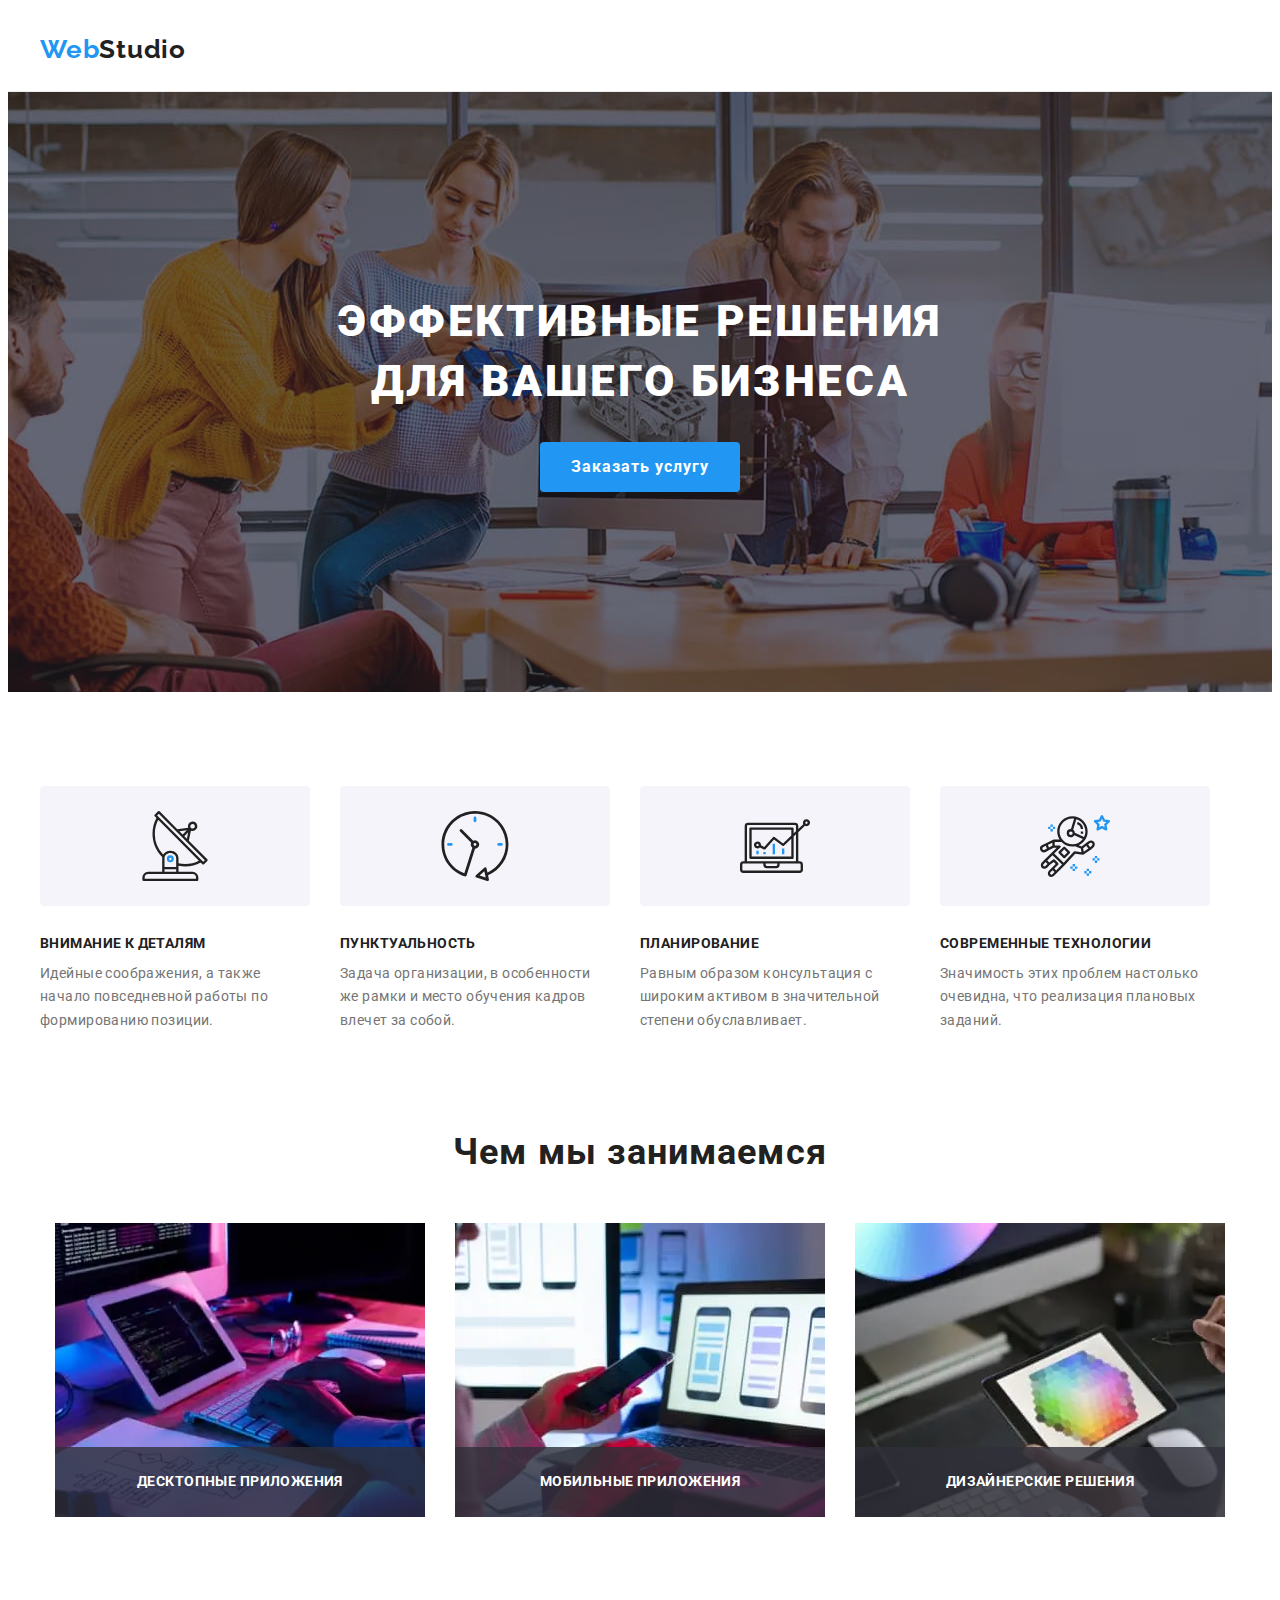
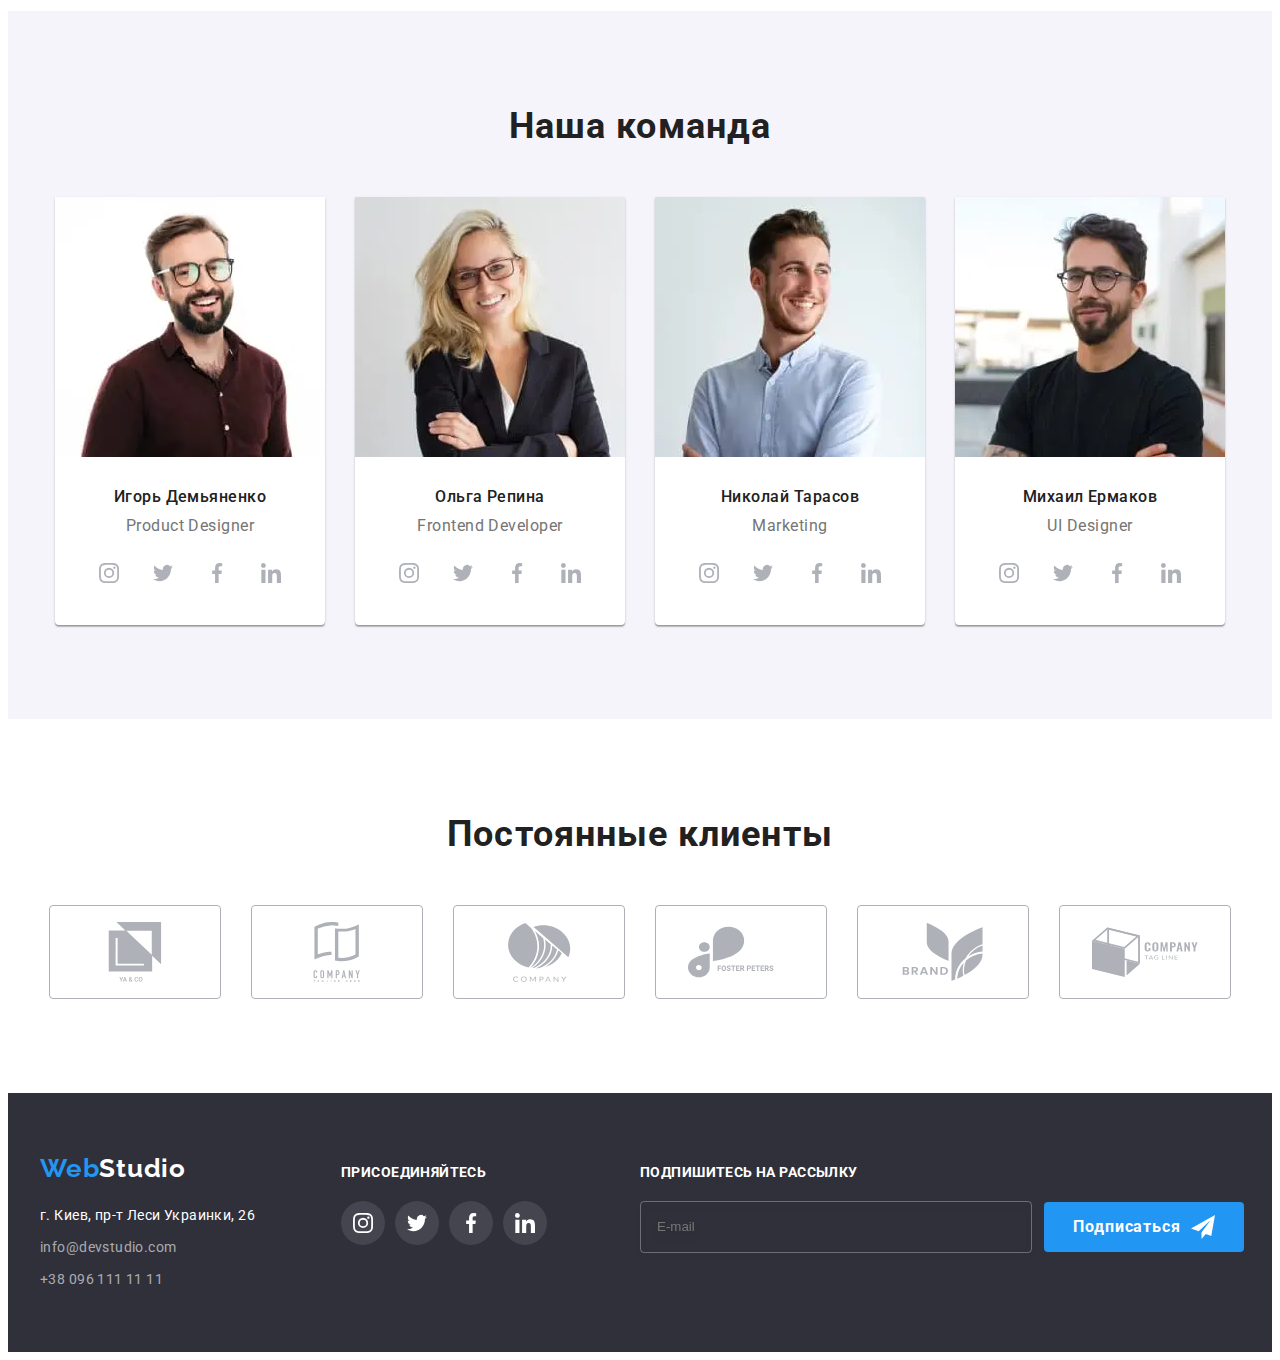
==== commit 3397005b: "Mobile menu done" ====
--- a/index.html
+++ b/index.html
@@ -21,15 +21,105 @@
     <link rel="stylesheet" href="./css/main.min.css" />
   </head>
 
-  <body>
+  <body data-body>
     <!-- Хедер -->
 
-    <!-- <header class="header">
+    <header class="header">
       <div class="header__container container">
         <a class="header__logo logo logo--black" href="./index.html" lang="en"
           ><span class="logo__span">Web</span>Studio</a
         >
-        <nav class="nav">
+
+        <button class="mobile-menu-button" type="button" data-menu-button>
+          <svg class="mobile-menu-button__icon" width="24px" height="16px">
+            <use
+              class="mobile-menu-button__open"
+              href="./images/symbol-defs.svg#icon-header-menu-open"
+            ></use>
+            <use
+              class="mobile-menu-button__close"
+              href="./images/symbol-defs.svg#icon-header-menu-close"
+            ></use>
+          </svg>
+        </button>
+
+        <div class="mobile-menu" data-menu>
+          <ul class="mobile-menu__navList">
+            <li class="mobile-menu__navItem">
+              <a class="mobile-menu__navLink mobile-menu__navLink--current" href="./index.html"
+                >Студия</a
+              >
+            </li>
+            <li class="mobile-menu__navItem">
+              <a class="mobile-menu__navLink" href="./portfolio.html">Портфолио</a>
+            </li>
+            <li class="mobile-menu__navItem">
+              <a class="mobile-menu__navLink" href="">Контакты</a>
+            </li>
+          </ul>
+          <ul class="mobile-menu__contacts">
+            <li class="mobile-menu__contactsItem">
+              <a
+                class="mobile-menu__contactsLink mobile-menu__contactsPhone"
+                href="tel:+380961111111"
+              >
+                +38 096 111 11 11
+              </a>
+            </li>
+            <li class="mobile-menu__contactsItem">
+              <a
+                class="mobile-menu__contactsLink mobile-menu__contactsMail"
+                href="mailto:info@devstudio.com"
+              >
+                info@devstudio.com
+              </a>
+            </li>
+          </ul>
+          <ul class="mobile-menu__socials">
+            <li class="mobile-menu__socialsItem">
+              <a
+                class="mobile-menu__socialsLink"
+                href=""
+                target="_blank"
+                rel="noopener noreferrer"
+                lang="en"
+                >Instagram</a
+              >
+            </li>
+            <li class="mobile-menu__socialsItem">
+              <a
+                class="mobile-menu__socialsLink"
+                href=""
+                target="_blank"
+                rel="noopener noreferrer"
+                lang="en"
+                >Twitter</a
+              >
+            </li>
+            <li class="mobile-menu__socialsItem">
+              <a
+                class="mobile-menu__socialsLink"
+                href=""
+                target="_blank"
+                rel="noopener noreferrer"
+                lang="en"
+                >Facebook</a
+              >
+            </li>
+            <li class="mobile-menu__socialsItem">
+              <a
+                class="mobile-menu__socialsLink"
+                href=""
+                target="_blank"
+                rel="noopener noreferrer"
+                lang="en"
+                >LinkedIn</a
+              >
+            </li>
+          </ul>
+        </div>
+
+        <!-- <nav class="nav">
           <ul class="nav__list">
             <li class="nav__item">
               <a class="nav__link nav__link--current" href="./index.html">Студия</a>
@@ -59,9 +149,9 @@
               +38 096 111 11 11
             </a>
           </li>
-        </ul>
+        </ul> -->
       </div>
-    </header> -->
+    </header>
 
     <!-- Осноная часть страницы -->
     <main>
@@ -928,5 +1018,6 @@
     </div>
 
     <script src="./js/modal.js"></script>
+    <script src="./js/mobile-menu.js"></script>
   </body>
 </html>
--- a/css/main.min.css
+++ b/css/main.min.css
@@ -1 +1 @@
-:root{--main-color: #212121;--text-color: #757575;--additional-color: #ffffff;--hoover-color: #2196f3;--hoover-color-main-button: #188ce8;--border-coloor: #ececec;--icon-color: #afb1b8;--main-background-color: #ffffff;--footer-background-color: #2f303a;--additional-background-color: #f5f4fa;--hero-background-color: #c4c4c4}body{font-family:roboto,sans-serif;font-style:normal;font-weight:700;color:var(--main-color);background-color:var(--main-background-color)}h1,h2,h3,p,ul,a,span,button{padding:0;margin:0;list-style-type:none}img{display:block;max-width:100%;height:auto}.container{width:100%;padding:0 15px;margin-left:auto;margin-right:auto}@media screen and (min-width: 480px){.container{max-width:480px}}@media screen and (min-width: 768px){.container{max-width:768px}}@media screen and (min-width: 1200px){.container{max-width:1200px}}.logo{font-family:Raleway;font-size:26px;line-height:1.19;letter-spacing:.03em;text-decoration:none}.logo__span{color:var(--hoover-color)}.logo--black{color:var(--main-color)}.logo--white{color:var(--additional-color)}.button{display:-webkit-box;display:-ms-flexbox;display:flex;-webkit-box-align:center;-ms-flex-align:center;align-items:center;-webkit-box-pack:center;-ms-flex-pack:center;justify-content:center;width:200px;height:50px;font-family:roboto,sans-serif;font-style:normal;font-weight:700;font-size:16px;line-height:1.88;letter-spacing:.06em;color:var(--additional-color);background-color:var(--hoover-color);border:0;border-radius:4px;cursor:pointer;-webkit-transition:background-color 250ms cubic-bezier(0.4, 0, 0.2, 1);transition:background-color 250ms cubic-bezier(0.4, 0, 0.2, 1)}.button:hover,.button:focus{background-color:var(--hoover-color-main-button)}.tittle{font-size:36px;line-height:1.17;letter-spacing:.03em;text-align:center}@media screen and (min-width: 768px){.cardSet{display:-webkit-box;display:-ms-flexbox;display:flex;-webkit-box-align:center;-ms-flex-align:center;align-items:center;-webkit-box-pack:center;-ms-flex-pack:center;justify-content:center;-ms-flex-wrap:wrap;flex-wrap:wrap;gap:30px}}.socialMedia{display:-webkit-box;display:-ms-flexbox;display:flex;-webkit-box-align:center;-ms-flex-align:center;align-items:center;-webkit-box-pack:center;-ms-flex-pack:center;justify-content:center;gap:10px}.socialMedia__link{display:-webkit-box;display:-ms-flexbox;display:flex;-webkit-box-align:center;-ms-flex-align:center;align-items:center;-webkit-box-pack:center;-ms-flex-pack:center;justify-content:center;width:44px;height:44px;border-radius:50%;outline:rgba(0,0,0,0);outline:rgba(0,0,0,0);cursor:pointer;-webkit-transition:color 250ms cubic-bezier(0.4, 0, 0.2, 1),background-color 250ms cubic-bezier(0.4, 0, 0.2, 1);transition:color 250ms cubic-bezier(0.4, 0, 0.2, 1),background-color 250ms cubic-bezier(0.4, 0, 0.2, 1)}.socialMedia__icon{fill:currentColor}.socialMedia__link--white{color:var(--icon-color);background-color:var(--main-background-color)}.socialMedia__link--dark{color:var(--additional-color);background-color:rgba(255,255,255,.1)}.socialMedia__link:hover,.socialMedia__link:focus{color:var(--additional-color);background-color:var(--hoover-color)}.header{padding-top:24px;padding-bottom:25px;border-bottom:1px solid #ececec}.header__container{display:-webkit-box;display:-ms-flexbox;display:flex;-webkit-box-align:center;-ms-flex-align:center;align-items:center}.header__logo{margin-right:93px}.nav__list{display:-webkit-box;display:-ms-flexbox;display:flex;-webkit-box-align:center;-ms-flex-align:center;align-items:center;gap:50px;margin-right:305px;font-weight:500;font-size:14px}.nav__item{display:block;position:relative}.nav__link{padding:20px 0;line-height:1.14;letter-spacing:.02em;text-decoration:none;color:var(--main-color);-webkit-transition:color 250ms cubic-bezier(0.4, 0, 0.2, 1);transition:color 250ms cubic-bezier(0.4, 0, 0.2, 1)}.nav__link:hover,.nav__link:focus{color:var(--hoover-color)}.nav__link--current{padding-bottom:33px;color:var(--hoover-color)}.nav__link--current::after{content:"";display:block;width:100%;height:4px;background:var(--hoover-color);border-radius:2px;position:absolute;bottom:-33px}.header__contacts{display:-webkit-box;display:-ms-flexbox;display:flex;-webkit-box-align:center;-ms-flex-align:center;align-items:center;gap:30px}.contacts__link{display:-webkit-box;display:-ms-flexbox;display:flex;-webkit-box-align:center;-ms-flex-align:center;align-items:center;font-weight:500;font-size:14px;line-height:1.14;letter-spacing:.02em;text-decoration:none;color:var(--text-color);-webkit-transition:color 250ms cubic-bezier(0.4, 0, 0.2, 1);transition:color 250ms cubic-bezier(0.4, 0, 0.2, 1)}.contacts__link:hover,.contacts__link:focus{color:var(--hoover-color)}.contacts__icon{margin-right:10px;fill:currentColor}.hero{padding:118px 0;text-align:center;background-position:center;background-repeat:no-repeat;background-size:cover;background-color:var(--hero-background-color);background-image:-webkit-gradient(linear, left top, left bottom, from(rgba(47, 48, 58, 0.4)), to(rgba(47, 48, 58, 0.4))),url(../images/studio/hero/hero_mob.jpeg);background-image:linear-gradient(rgba(47, 48, 58, 0.4), rgba(47, 48, 58, 0.4)),url(../images/studio/hero/hero_mob.jpeg)}@media(min-device-pixel-ratio: 2),(-webkit-min-device-pixel-ratio: 2),(min-resolution: 192dpi),(min-resolution: 2dppx){.hero{background-image:-webkit-gradient(linear, left top, left bottom, from(rgba(47, 48, 58, 0.4)), to(rgba(47, 48, 58, 0.4))),url(../images/studio/hero/hero@2x_mob.jpeg);background-image:linear-gradient(rgba(47, 48, 58, 0.4), rgba(47, 48, 58, 0.4)),url(../images/studio/hero/hero@2x_mob.jpeg)}}@media screen and (min-width: 768px){.hero{background-image:-webkit-gradient(linear, left top, left bottom, from(rgba(47, 48, 58, 0.4)), to(rgba(47, 48, 58, 0.4))),url(../images/studio/hero/hero_tab.jpeg);background-image:linear-gradient(rgba(47, 48, 58, 0.4), rgba(47, 48, 58, 0.4)),url(../images/studio/hero/hero_tab.jpeg)}}@media screen and (min-width: 768px)and (min-device-pixel-ratio: 2),screen and (min-width: 768px)and (-webkit-min-device-pixel-ratio: 2),screen and (min-width: 768px)and (min-resolution: 192dpi),screen and (min-width: 768px)and (min-resolution: 2dppx){.hero{background-image:-webkit-gradient(linear, left top, left bottom, from(rgba(47, 48, 58, 0.4)), to(rgba(47, 48, 58, 0.4))),url(../images/studio/hero/hero@2x_tab.jpeg);background-image:linear-gradient(rgba(47, 48, 58, 0.4), rgba(47, 48, 58, 0.4)),url(../images/studio/hero/hero@2x_tab.jpeg)}}@media screen and (min-width: 1200px){.hero{padding:200px 0;background-image:-webkit-gradient(linear, left top, left bottom, from(rgba(47, 48, 58, 0.4)), to(rgba(47, 48, 58, 0.4))),url(../images/studio/hero/hero_des.jpeg);background-image:linear-gradient(rgba(47, 48, 58, 0.4), rgba(47, 48, 58, 0.4)),url(../images/studio/hero/hero_des.jpeg)}}@media screen and (min-width: 1200px)and (min-device-pixel-ratio: 2),screen and (min-width: 1200px)and (-webkit-min-device-pixel-ratio: 2),screen and (min-width: 1200px)and (min-resolution: 192dpi),screen and (min-width: 1200px)and (min-resolution: 2dppx){.hero{background-image:-webkit-gradient(linear, left top, left bottom, from(rgba(47, 48, 58, 0.4)), to(rgba(47, 48, 58, 0.4))),url(../images/studio/hero/hero@2x_des.jpeg);background-image:linear-gradient(rgba(47, 48, 58, 0.4), rgba(47, 48, 58, 0.4)),url(../images/studio/hero/hero@2x_des.jpeg)}}.hero__tittle{margin:auto;margin-bottom:30px;width:360px;font-weight:900;font-size:26px;line-height:1.62;letter-spacing:.06em;text-transform:uppercase;color:var(--additional-color)}@media screen and (min-width: 1200px){.hero__tittle{width:696px;font-size:44px;line-height:1.36}}.hero__button{margin:auto}.features{padding:60px 0}@media screen and (min-width: 1200px){.features{padding:94px 0}}@media screen and (min-width: 768px){.features__container{display:-webkit-box;display:-ms-flexbox;display:flex;gap:30px;-ms-flex-wrap:wrap;flex-wrap:wrap}}.features__card{width:100%;min-height:226px}@media screen and (min-width: 768px){.features__card{width:354px;min-height:251px}}@media screen and (min-width: 1200px){.features__card{width:270px}}@media screen and (max-width: 767px){.features__card:not(:last-child){margin-bottom:30px}}.features__logo{display:-webkit-box;display:-ms-flexbox;display:flex;-webkit-box-align:center;-ms-flex-align:center;align-items:center;-webkit-box-pack:center;-ms-flex-pack:center;justify-content:center;width:100%;height:120px;margin-bottom:30px;border-radius:4px;background-color:var(--additional-background-color)}.features__name{margin-bottom:10px;font-size:14px;line-height:1.14;letter-spacing:.03em;text-transform:uppercase}@media screen and (max-width: 767px){.features__name{text-align:center}}.features__text{font-weight:400;font-size:14px;line-height:1.71;letter-spacing:.03em;color:var(--text-color)}.products{padding-bottom:94px}.products__tittle{margin-bottom:50px}.products__cardSet{position:relative}.products__thumb{display:-webkit-box;display:-ms-flexbox;display:flex;-webkit-box-align:center;-ms-flex-align:center;align-items:center;-webkit-box-pack:center;-ms-flex-pack:center;justify-content:center;width:370px;height:70px;background:rgba(47,48,58,.8);position:absolute;bottom:0}.products__discription{font-size:14px;line-height:1.14;text-align:center;letter-spacing:.03em;text-transform:uppercase;color:var(--additional-color)}@media screen and (max-width: 1199px){.products{display:none}}.team{padding:60px 0;background-color:var(--additional-background-color)}@media screen and (min-width: 1200px){.team{padding:94px 0}}.team__tittle{margin-bottom:30px}@media screen and (min-width: 1200px){.team__tittle{margin-bottom:50px}}.team__card{padding-bottom:24px;background:var(--main-background-color);-webkit-box-shadow:0px 1px 3px rgba(0,0,0,.12),0px 1px 1px rgba(0,0,0,.14),0px 2px 1px rgba(0,0,0,.2);box-shadow:0px 1px 3px rgba(0,0,0,.12),0px 1px 1px rgba(0,0,0,.14),0px 2px 1px rgba(0,0,0,.2);border-radius:0px 0px 4px 4px}@media screen and (min-width: 1200px){.team__card{padding-bottom:30px}}@media screen and (max-width: 767px){.team__card:not(:last-child){margin-bottom:30px}}.team__img{margin-bottom:30px}.team__name{margin-bottom:10px;font-weight:500;font-size:16px;line-height:1.19;letter-spacing:.03em;text-align:center}.team__position{margin-bottom:16px;font-weight:400;font-size:16px;line-height:1.19;letter-spacing:.03em;color:var(--text-color);text-align:center}.clients{padding:60px 0}@media screen and (min-width: 1200px){.clients{padding:94px 0}}.clients__cardSet{display:-webkit-box;display:-ms-flexbox;display:flex;-webkit-box-align:center;-ms-flex-align:center;align-items:center;-webkit-box-pack:center;-ms-flex-pack:center;justify-content:center;-ms-flex-wrap:wrap;flex-wrap:wrap;gap:30px}.clients__tittle{margin-bottom:30px}@media screen and (min-width: 1200px){.clients__tittle{margin-bottom:50px}}.clients__icon{fill:currentColor}.clients__link{display:-webkit-box;display:-ms-flexbox;display:flex;-webkit-box-align:center;-ms-flex-align:center;align-items:center;-webkit-box-pack:center;-ms-flex-pack:center;justify-content:center;width:210px;height:92px;border:1px solid var(--icon-color);border-radius:4px;color:var(--icon-color);cursor:pointer;-webkit-transition:color 250ms cubic-bezier(0.4, 0, 0.2, 1),border 250ms cubic-bezier(0.4, 0, 0.2, 1);transition:color 250ms cubic-bezier(0.4, 0, 0.2, 1),border 250ms cubic-bezier(0.4, 0, 0.2, 1)}.clients__link:hover,.clients__link:focus{color:var(--hoover-color);border:1px solid var(--hoover-color)}@media screen and (min-width: 768px){.clients__link{width:226px}}@media screen and (min-width: 1200px){.clients__link{width:170px}}.portfolio{padding:94px 0}.portfolio__menu{display:-webkit-box;display:-ms-flexbox;display:flex;-webkit-box-align:center;-ms-flex-align:center;align-items:center;-webkit-box-pack:center;-ms-flex-pack:center;justify-content:center;gap:8px;margin-bottom:50px}.menu__button{padding:6px 22px;font-family:roboto,sans-serif;font-style:normal;font-weight:500;font-size:16px;line-height:1.62;letter-spacing:.03em;color:var(--main-color);background-color:var(--additional-background-color);border:0 solid rgba(0,0,0,0);border-radius:4px;cursor:pointer;-webkit-transition:color 250ms cubic-bezier(0.4, 0, 0.2, 1),background-color 250ms cubic-bezier(0.4, 0, 0.2, 1),-webkit-box-shadow 250ms cubic-bezier(0.4, 0, 0.2, 1);transition:color 250ms cubic-bezier(0.4, 0, 0.2, 1),background-color 250ms cubic-bezier(0.4, 0, 0.2, 1),-webkit-box-shadow 250ms cubic-bezier(0.4, 0, 0.2, 1);transition:color 250ms cubic-bezier(0.4, 0, 0.2, 1),background-color 250ms cubic-bezier(0.4, 0, 0.2, 1),box-shadow 250ms cubic-bezier(0.4, 0, 0.2, 1);transition:color 250ms cubic-bezier(0.4, 0, 0.2, 1),background-color 250ms cubic-bezier(0.4, 0, 0.2, 1),box-shadow 250ms cubic-bezier(0.4, 0, 0.2, 1),-webkit-box-shadow 250ms cubic-bezier(0.4, 0, 0.2, 1)}.menu__button--current,.menu__button:hover,.menu__button:focus{color:var(--additional-color);background-color:var(--hoover-color);-webkit-box-shadow:0px 3px 1px rgba(0,0,0,.1),0px 1px 2px rgba(0,0,0,.08),0px 2px 2px rgba(0,0,0,.12);box-shadow:0px 3px 1px rgba(0,0,0,.1),0px 1px 2px rgba(0,0,0,.08),0px 2px 2px rgba(0,0,0,.12)}.portfolio__cardSet{-ms-flex-wrap:wrap;flex-wrap:wrap}.card{background:var(--main-background-color);cursor:pointer;-webkit-transition:-webkit-box-shadow 250ms cubic-bezier(0.4, 0, 0.2, 1);transition:-webkit-box-shadow 250ms cubic-bezier(0.4, 0, 0.2, 1);transition:box-shadow 250ms cubic-bezier(0.4, 0, 0.2, 1);transition:box-shadow 250ms cubic-bezier(0.4, 0, 0.2, 1), -webkit-box-shadow 250ms cubic-bezier(0.4, 0, 0.2, 1);position:relative}.card__imgWrapper{position:relative;overflow:hidden}.card__discription{padding:20px 24px;border:1px solid #eee;border-top:none}.card__tittle{margin-bottom:4px;font-size:18px;line-height:2;letter-spacing:.06em}.card__text{font-weight:400;font-size:16px;line-height:1.88;letter-spacing:.03em;color:var(--text-color)}.card:hover,.card:focus{-webkit-box-shadow:0px 1px 1px rgba(0,0,0,.12),0px 4px 4px rgba(0,0,0,.06),1px 4px 6px rgba(0,0,0,.16);box-shadow:0px 1px 1px rgba(0,0,0,.12),0px 4px 4px rgba(0,0,0,.06),1px 4px 6px rgba(0,0,0,.16)}.overlay{display:-webkit-box;display:-ms-flexbox;display:flex;-webkit-box-pack:center;-ms-flex-pack:center;justify-content:center;-webkit-box-align:center;-ms-flex-align:center;align-items:center;width:370px;height:294px;background-color:var(--hoover-color);position:absolute;top:100%;-webkit-transition:-webkit-transform 250ms cubic-bezier(0.4, 0, 0.2, 1);transition:-webkit-transform 250ms cubic-bezier(0.4, 0, 0.2, 1);transition:transform 250ms cubic-bezier(0.4, 0, 0.2, 1);transition:transform 250ms cubic-bezier(0.4, 0, 0.2, 1), -webkit-transform 250ms cubic-bezier(0.4, 0, 0.2, 1)}.overlay__text{display:block;padding:63px 24px;font-weight:400;font-size:18px;line-height:1.56;letter-spacing:.03em;color:var(--additional-color)}.card:hover .overlay{-webkit-transform:translateY(-100%);transform:translateY(-100%);overflow:visible}.footer{padding:60px 0;background-color:var(--footer-background-color)}@media screen and (min-width: 768px){.footer__container{display:-webkit-box;display:-ms-flexbox;display:flex;-webkit-box-align:baseline;-ms-flex-align:baseline;align-items:baseline;-ms-flex-wrap:wrap;flex-wrap:wrap}}@media screen and (min-width: 1200px){.footer__container{-ms-flex-wrap:nowrap;flex-wrap:nowrap}}.footer__main{text-align:center;margin:0 0 60px 0}@media screen and (min-width: 768px){.footer__main{margin:0 165px 0 61px}}@media screen and (min-width: 1200px){.footer__main{text-align:left;margin:0 70px 0 0px}}.footer__logo{display:block;margin-bottom:20px}.footer__address{display:inline-block;width:231px;margin-bottom:8px;font-weight:400;font-style:normal;font-size:14px;line-height:1.71;letter-spacing:.03em;color:var(--additional-color)}.footer__item:not(:last-child){margin-bottom:8px}.footer__contact{font-weight:400;font-size:14px;line-height:1.71;letter-spacing:.03em;color:rgba(255,255,255,.6);text-decoration:none;-webkit-transition:color 250ms cubic-bezier(0.4, 0, 0.2, 1);transition:color 250ms cubic-bezier(0.4, 0, 0.2, 1)}.footer__contact:hover,.footer__contact:focus{color:var(--hoover-color)}@media screen and (max-width: 1199px){.footer__connect{margin-bottom:60px}}.connect__tittle{display:block;text-align:center;margin-bottom:20px;font-weight:700;font-size:14px;line-height:1.14;letter-spacing:.03em;text-transform:uppercase;color:var(--additional-color)}@media screen and (min-width: 1200px){.connect__tittle{text-align:left}}@media screen and (min-width: 1200px){.connect__socialMedia{margin-right:93px}}@media screen and (min-width: 768px){.subscribe{margin-right:auto;margin-left:auto;text-align:center}}.subscribe__tittle{display:block;text-align:center;margin-bottom:20px;font-weight:700;font-size:14px;line-height:1.14;letter-spacing:.03em;text-transform:uppercase;color:var(--additional-color)}@media screen and (min-width: 1200px){.subscribe__tittle{text-align:left}}@media screen and (min-width: 1200px){.subscribe__form{display:-webkit-box;display:-ms-flexbox;display:flex;-webkit-box-align:center;-ms-flex-align:center;align-items:center;-webkit-box-pack:center;-ms-flex-pack:center;justify-content:center;gap:12px}}.subscribe__field{width:100%;height:50px;margin-bottom:20px;padding:0 16px;color:var(--additional-color);background-color:rgba(0,0,0,0);outline:rgba(0,0,0,0);border:1px solid rgba(255,255,255,.3);-webkit-filter:drop-shadow(0px 4px 4px rgba(0, 0, 0, 0.15));filter:drop-shadow(0px 4px 4px rgba(0, 0, 0, 0.15));border-radius:4px}.subscribe__field:-webkit-autofill,.subscribe__field:-webkit-autofill:hover,.subscribe__field:-webkit-autofill:focus{border:1px solid green;-webkit-text-fill-color:var(--additional-color);-webkit-transition:background-color 5000s ease-in-out 0s;transition:background-color 5000s ease-in-out 0s}@media screen and (min-width: 768px){.subscribe__field{width:450px}}@media screen and (min-width: 1200px){.subscribe__field{width:358px;margin-bottom:0}}.subscribe__button{margin:0 auto;gap:10px}.backdrop{position:fixed;top:0;left:0;width:100%;height:100%;background-color:rgba(0,0,0,.2);opacity:1;-webkit-transition:opacity 250ms cubic-bezier(0.4, 0, 0.2, 1);transition:opacity 250ms cubic-bezier(0.4, 0, 0.2, 1)}.backdrop--is-hidden{opacity:0;pointer-events:none}.backdrop--is-hidden .backdrop__modal{-webkit-transform:translate(-50%, -50%) scale(0);transform:translate(-50%, -50%) scale(0)}.modal{position:absolute;position:relative;top:50%;left:50%;width:528px;height:581px;padding:40px;background:var(--main-background-color);-webkit-box-shadow:0px 1px 3px rgba(0,0,0,.12),0px 1px 1px rgba(0,0,0,.14),0px 2px 1px rgba(0,0,0,.2);box-shadow:0px 1px 3px rgba(0,0,0,.12),0px 1px 1px rgba(0,0,0,.14),0px 2px 1px rgba(0,0,0,.2);border-radius:4px;-webkit-transform:translate(-50%, -50%) scale(1);transform:translate(-50%, -50%) scale(1);-webkit-transition:translate 250ms cubic-bezier(0.4, 0, 0.2, 1);transition:translate 250ms cubic-bezier(0.4, 0, 0.2, 1)}.modal__buttonClose{display:-webkit-box;display:-ms-flexbox;display:flex;-webkit-box-align:center;-ms-flex-align:center;align-items:center;-webkit-box-pack:center;-ms-flex-pack:center;justify-content:center;position:absolute;top:8px;right:8px;width:30px;height:30px;color:var(--main-color);background-color:var(--main-background-color);border:1px solid rgba(0,0,0,.1);border-radius:50%;outline:rgba(0,0,0,0);cursor:pointer;-webkit-transition:color 250ms cubic-bezier(0.4, 0, 0.2, 1);transition:color 250ms cubic-bezier(0.4, 0, 0.2, 1)}.modal__buttonClose:hover,.modal__buttonClose:focus{color:var(--hoover-color)}.modal__icon{fill:currentColor}.modal__tittle{font-weight:700;font-size:20px;line-height:1.15;letter-spacing:.03em;color:var(--main-color)}.modal__form{margin-top:12px;display:-webkit-box;display:-ms-flexbox;display:flex;-webkit-box-orient:vertical;-webkit-box-direction:normal;-ms-flex-direction:column;flex-direction:column}.form__label{position:relative}.form__name{display:block;margin-bottom:4px;font-weight:400;font-size:12px;line-height:1.17;letter-spacing:.01em;color:var(--text-color)}.form__field{display:block;margin-bottom:10px;padding:0 42px;width:100%;height:40px;border:1px solid rgba(33,33,33,.2);border-radius:4px;outline:rgba(0,0,0,0)}.form__field:focus-within~.form__icon{fill:var(--hoover-color)}.form__icon{position:absolute;left:12px;bottom:11px;-webkit-transform:translateY(-50%);transform:translateY(-50%);fill:var(--main-color);-webkit-transition:fill 250ms cubic-bezier(0.4, 0, 0.2, 1);transition:fill 250ms cubic-bezier(0.4, 0, 0.2, 1)}.form__textarea{padding:12px 16px;margin-bottom:20px;width:448px;height:120px;border:1px solid rgba(33,33,33,.2);border-radius:4px;outline:rgba(0,0,0,0);resize:none}.form__textarea::-webkit-input-placeholder{font-weight:400;font-size:12px;line-height:1.17;letter-spacing:.01em;color:rgba(117,117,117,.5)}.form__textarea::-moz-placeholder{font-weight:400;font-size:12px;line-height:1.17;letter-spacing:.01em;color:rgba(117,117,117,.5)}.form__textarea:-ms-input-placeholder{font-weight:400;font-size:12px;line-height:1.17;letter-spacing:.01em;color:rgba(117,117,117,.5)}.form__textarea::-ms-input-placeholder{font-weight:400;font-size:12px;line-height:1.17;letter-spacing:.01em;color:rgba(117,117,117,.5)}.form__textarea::placeholder{font-weight:400;font-size:12px;line-height:1.17;letter-spacing:.01em;color:rgba(117,117,117,.5)}.form__field:focus-within,.form__textarea:focus-within{border-color:#2196f3}.form__checkbox{display:-webkit-inline-box;display:-ms-inline-flexbox;display:inline-flex;-webkit-box-align:baseline;-ms-flex-align:baseline;align-items:baseline;-webkit-box-pack:center;-ms-flex-pack:center;justify-content:center;margin-bottom:30px;padding-left:12px;padding-right:11px}.checkbox__field{position:absolute;width:1px;height:1px;margin:-1px;border:0;padding:0;white-space:nowrap;-webkit-clip-path:inset(100%);clip-path:inset(100%);clip:rect(0 0 0 0);overflow:hidden}.checkbox__field:focus-within+.checkbox__custom{border-color:var(--hoover-color)}.checkbox__field:checked+.checkbox__custom{border-color:var(--hoover-color);background-color:var(--hoover-color)}.checkbox__custom{display:-webkit-box;display:-ms-flexbox;display:flex;-webkit-box-align:center;-ms-flex-align:center;align-items:center;-webkit-box-pack:center;-ms-flex-pack:center;justify-content:center;margin-right:8px;width:16px;height:15px;border:1px solid #000;-webkit-box-shadow:0px 4px 4px rgba(0,0,0,.25);box-shadow:0px 4px 4px rgba(0,0,0,.25);border-radius:1px;background-color:var(--main-background-color);-webkit-transition-property:color;transition-property:color;-webkit-transition-property:border-color;transition-property:border-color;-webkit-transition-property:background-color;transition-property:background-color;-webkit-transition-duration:250ms;transition-duration:250ms;-webkit-transition-timing-function:cubic-bezier(0.4, 0, 0.2, 1);transition-timing-function:cubic-bezier(0.4, 0, 0.2, 1)}.checkbox__icon{fill:var(--additional-color)}.checkbox__name{font-weight:400;font-size:14px;line-height:1.7;letter-spacing:.03em;color:var(--text-color);-webkit-user-select:none;-moz-user-select:none;-ms-user-select:none;user-select:none}.checkbox__terms{color:var(--hoover-color)}.button__submit{margin:auto}.button__submit:hover,.button__submit:focus{background-color:var(--hoover-color-main-button)}/*# sourceMappingURL=main.min.css.map */+:root{--main-color: #212121;--text-color: #757575;--additional-color: #ffffff;--hoover-color: #2196f3;--hoover-color-main-button: #188ce8;--border-coloor: #ececec;--icon-color: #afb1b8;--main-background-color: #ffffff;--footer-background-color: #2f303a;--additional-background-color: #f5f4fa;--hero-background-color: #c4c4c4}body{font-family:roboto,sans-serif;font-style:normal;font-weight:700;color:var(--main-color);background-color:var(--main-background-color)}body.no-scroll{overflow:hidden}h1,h2,h3,p,ul,a,span,button{padding:0;margin:0;list-style-type:none}img{display:block;max-width:100%;height:auto}.container{width:100%;padding:0 15px;margin-left:auto;margin-right:auto}@media screen and (min-width: 480px){.container{max-width:480px}}@media screen and (min-width: 768px){.container{max-width:768px}}@media screen and (min-width: 1200px){.container{max-width:1200px}}.logo{font-family:Raleway;font-size:26px;line-height:1.19;letter-spacing:.03em;text-decoration:none}.logo__span{color:var(--hoover-color)}.logo--black{color:var(--main-color)}.logo--white{color:var(--additional-color)}.button{display:-webkit-box;display:-ms-flexbox;display:flex;-webkit-box-align:center;-ms-flex-align:center;align-items:center;-webkit-box-pack:center;-ms-flex-pack:center;justify-content:center;width:200px;height:50px;font-family:roboto,sans-serif;font-style:normal;font-weight:700;font-size:16px;line-height:1.88;letter-spacing:.06em;color:var(--additional-color);background-color:var(--hoover-color);border:0;border-radius:4px;cursor:pointer;-webkit-transition:background-color 250ms cubic-bezier(0.4, 0, 0.2, 1);transition:background-color 250ms cubic-bezier(0.4, 0, 0.2, 1)}.button:hover,.button:focus{background-color:var(--hoover-color-main-button)}.tittle{font-size:36px;line-height:1.17;letter-spacing:.03em;text-align:center}@media screen and (min-width: 768px){.cardSet{display:-webkit-box;display:-ms-flexbox;display:flex;-webkit-box-align:center;-ms-flex-align:center;align-items:center;-webkit-box-pack:center;-ms-flex-pack:center;justify-content:center;-ms-flex-wrap:wrap;flex-wrap:wrap;gap:30px}}.socialMedia{display:-webkit-box;display:-ms-flexbox;display:flex;-webkit-box-align:center;-ms-flex-align:center;align-items:center;-webkit-box-pack:center;-ms-flex-pack:center;justify-content:center;gap:10px}.socialMedia__link{display:-webkit-box;display:-ms-flexbox;display:flex;-webkit-box-align:center;-ms-flex-align:center;align-items:center;-webkit-box-pack:center;-ms-flex-pack:center;justify-content:center;width:44px;height:44px;border-radius:50%;outline:rgba(0,0,0,0);outline:rgba(0,0,0,0);cursor:pointer;-webkit-transition:color 250ms cubic-bezier(0.4, 0, 0.2, 1),background-color 250ms cubic-bezier(0.4, 0, 0.2, 1);transition:color 250ms cubic-bezier(0.4, 0, 0.2, 1),background-color 250ms cubic-bezier(0.4, 0, 0.2, 1)}.socialMedia__icon{fill:currentColor}.socialMedia__link--white{color:var(--icon-color);background-color:var(--main-background-color)}.socialMedia__link--dark{color:var(--additional-color);background-color:rgba(255,255,255,.1)}.socialMedia__link:hover,.socialMedia__link:focus{color:var(--additional-color);background-color:var(--hoover-color)}.mobile-menu-button{margin-left:auto;width:40px;height:40px;display:-webkit-box;display:-ms-flexbox;display:flex;-webkit-box-align:center;-ms-flex-align:center;align-items:center;-webkit-box-pack:center;-ms-flex-pack:center;justify-content:center;z-index:20;color:var(--main-color);background-color:rgba(0,0,0,0);border:none;-webkit-transition:color 250ms cubic-bezier(0.4, 0, 0.2, 1);transition:color 250ms cubic-bezier(0.4, 0, 0.2, 1)}@media screen and (min-width: 768px){.mobile-menu-button{display:none}}.mobile-menu-button:hover{color:var(--hoover-color)}.mobile-menu-button__icon,.mobile-menu-button__focus{fill:currentColor}.mobile-menu-button.is-open .mobile-menu-button__open{opacity:0}.mobile-menu-button__close{opacity:0}.mobile-menu-button.is-open .mobile-menu-button__close{opacity:1}.mobile-menu{position:fixed;display:-webkit-box;display:-ms-flexbox;display:flex;-webkit-box-orient:vertical;-webkit-box-direction:normal;-ms-flex-direction:column;flex-direction:column;top:0;left:0;-webkit-transform:translateX(100%);transform:translateX(100%);width:100%;height:100%;padding:48px 84px 48px 40px;background-color:var(--main-background-color);z-index:10;-webkit-transition:-webkit-transform 250ms cubic-bezier(0.4, 0, 0.2, 1);transition:-webkit-transform 250ms cubic-bezier(0.4, 0, 0.2, 1);transition:transform 250ms cubic-bezier(0.4, 0, 0.2, 1);transition:transform 250ms cubic-bezier(0.4, 0, 0.2, 1), -webkit-transform 250ms cubic-bezier(0.4, 0, 0.2, 1)}.mobile-menu__navLink,.mobile-menu__contactsLink,.mobile-menu__socialsLink{color:currentColor;text-decoration:none}.mobile-menu__navList{margin-bottom:auto}.mobile-menu__navItem{font-weight:500;font-size:40px;line-height:1.75;letter-spacing:.02em}.mobile-menu__navItem:not(:last-child){margin-bottom:14px}.mobile-menu__navLink--current{color:var(--hoover-color)}.mobile-menu__contacts{margin-bottom:64px}.mobile-menu__contactsPhone{display:inline-block;margin-bottom:32px;font-weight:500;font-size:34px;line-height:1.17;letter-spacing:.02em;color:var(--hoover-color)}.mobile-menu__contactsMail{font-weight:500;font-size:24px;line-height:1.16;letter-spacing:.02em;color:var(--text-color)}.mobile-menu__socials{display:-webkit-box;display:-ms-flexbox;display:flex;-webkit-box-align:center;-ms-flex-align:center;align-items:center;-ms-flex-wrap:wrap;flex-wrap:wrap;gap:10px}.mobile-menu__socialsItem{padding-right:10px;font-weight:500;font-size:18px;line-height:1.22;letter-spacing:.02em;color:var(--hoover-color)}.mobile-menu__socialsItem:not(:last-child){border-right:1px solid rgba(33,33,33,.2)}.mobile-menu.is-open{-webkit-transform:translateX(0);transform:translateX(0)}.header{padding-top:16px;padding-bottom:16px;border-bottom:1px solid #ececec}@media screen and (min-width: 768px){.header{padding-top:26px;padding-bottom:26px}}.header__container{display:-webkit-box;display:-ms-flexbox;display:flex;-webkit-box-align:center;-ms-flex-align:center;align-items:center}.hero{padding:118px 0;text-align:center;background-position:center;background-repeat:no-repeat;background-size:cover;background-color:var(--hero-background-color);background-image:-webkit-gradient(linear, left top, left bottom, from(rgba(47, 48, 58, 0.4)), to(rgba(47, 48, 58, 0.4))),url(../images/studio/hero/hero_mob.jpeg);background-image:linear-gradient(rgba(47, 48, 58, 0.4), rgba(47, 48, 58, 0.4)),url(../images/studio/hero/hero_mob.jpeg)}@media(min-device-pixel-ratio: 2),(-webkit-min-device-pixel-ratio: 2),(min-resolution: 192dpi),(min-resolution: 2dppx){.hero{background-image:-webkit-gradient(linear, left top, left bottom, from(rgba(47, 48, 58, 0.4)), to(rgba(47, 48, 58, 0.4))),url(../images/studio/hero/hero@2x_mob.jpeg);background-image:linear-gradient(rgba(47, 48, 58, 0.4), rgba(47, 48, 58, 0.4)),url(../images/studio/hero/hero@2x_mob.jpeg)}}@media screen and (min-width: 768px){.hero{background-image:-webkit-gradient(linear, left top, left bottom, from(rgba(47, 48, 58, 0.4)), to(rgba(47, 48, 58, 0.4))),url(../images/studio/hero/hero_tab.jpeg);background-image:linear-gradient(rgba(47, 48, 58, 0.4), rgba(47, 48, 58, 0.4)),url(../images/studio/hero/hero_tab.jpeg)}}@media screen and (min-width: 768px)and (min-device-pixel-ratio: 2),screen and (min-width: 768px)and (-webkit-min-device-pixel-ratio: 2),screen and (min-width: 768px)and (min-resolution: 192dpi),screen and (min-width: 768px)and (min-resolution: 2dppx){.hero{background-image:-webkit-gradient(linear, left top, left bottom, from(rgba(47, 48, 58, 0.4)), to(rgba(47, 48, 58, 0.4))),url(../images/studio/hero/hero@2x_tab.jpeg);background-image:linear-gradient(rgba(47, 48, 58, 0.4), rgba(47, 48, 58, 0.4)),url(../images/studio/hero/hero@2x_tab.jpeg)}}@media screen and (min-width: 1200px){.hero{padding:200px 0;background-image:-webkit-gradient(linear, left top, left bottom, from(rgba(47, 48, 58, 0.4)), to(rgba(47, 48, 58, 0.4))),url(../images/studio/hero/hero_des.jpeg);background-image:linear-gradient(rgba(47, 48, 58, 0.4), rgba(47, 48, 58, 0.4)),url(../images/studio/hero/hero_des.jpeg)}}@media screen and (min-width: 1200px)and (min-device-pixel-ratio: 2),screen and (min-width: 1200px)and (-webkit-min-device-pixel-ratio: 2),screen and (min-width: 1200px)and (min-resolution: 192dpi),screen and (min-width: 1200px)and (min-resolution: 2dppx){.hero{background-image:-webkit-gradient(linear, left top, left bottom, from(rgba(47, 48, 58, 0.4)), to(rgba(47, 48, 58, 0.4))),url(../images/studio/hero/hero@2x_des.jpeg);background-image:linear-gradient(rgba(47, 48, 58, 0.4), rgba(47, 48, 58, 0.4)),url(../images/studio/hero/hero@2x_des.jpeg)}}.hero__tittle{margin:auto;margin-bottom:30px;width:360px;font-weight:900;font-size:26px;line-height:1.62;letter-spacing:.06em;text-transform:uppercase;color:var(--additional-color)}@media screen and (min-width: 1200px){.hero__tittle{width:696px;font-size:44px;line-height:1.36}}.hero__button{margin:auto}.features{padding:60px 0}@media screen and (min-width: 1200px){.features{padding:94px 0}}@media screen and (min-width: 768px){.features__container{display:-webkit-box;display:-ms-flexbox;display:flex;gap:30px;-ms-flex-wrap:wrap;flex-wrap:wrap}}.features__card{width:100%;min-height:226px}@media screen and (min-width: 768px){.features__card{width:354px;min-height:251px}}@media screen and (min-width: 1200px){.features__card{width:270px}}@media screen and (max-width: 767px){.features__card:not(:last-child){margin-bottom:30px}}.features__logo{display:-webkit-box;display:-ms-flexbox;display:flex;-webkit-box-align:center;-ms-flex-align:center;align-items:center;-webkit-box-pack:center;-ms-flex-pack:center;justify-content:center;width:100%;height:120px;margin-bottom:30px;border-radius:4px;background-color:var(--additional-background-color)}.features__name{margin-bottom:10px;font-size:14px;line-height:1.14;letter-spacing:.03em;text-transform:uppercase}@media screen and (max-width: 767px){.features__name{text-align:center}}.features__text{font-weight:400;font-size:14px;line-height:1.71;letter-spacing:.03em;color:var(--text-color)}.products{padding-bottom:94px}.products__tittle{margin-bottom:50px}.products__cardSet{position:relative}.products__thumb{display:-webkit-box;display:-ms-flexbox;display:flex;-webkit-box-align:center;-ms-flex-align:center;align-items:center;-webkit-box-pack:center;-ms-flex-pack:center;justify-content:center;width:370px;height:70px;background:rgba(47,48,58,.8);position:absolute;bottom:0}.products__discription{font-size:14px;line-height:1.14;text-align:center;letter-spacing:.03em;text-transform:uppercase;color:var(--additional-color)}@media screen and (max-width: 1199px){.products{display:none}}.team{padding:60px 0;background-color:var(--additional-background-color)}@media screen and (min-width: 1200px){.team{padding:94px 0}}.team__tittle{margin-bottom:30px}@media screen and (min-width: 1200px){.team__tittle{margin-bottom:50px}}.team__card{padding-bottom:24px;background:var(--main-background-color);-webkit-box-shadow:0px 1px 3px rgba(0,0,0,.12),0px 1px 1px rgba(0,0,0,.14),0px 2px 1px rgba(0,0,0,.2);box-shadow:0px 1px 3px rgba(0,0,0,.12),0px 1px 1px rgba(0,0,0,.14),0px 2px 1px rgba(0,0,0,.2);border-radius:0px 0px 4px 4px}@media screen and (min-width: 1200px){.team__card{padding-bottom:30px}}@media screen and (max-width: 767px){.team__card:not(:last-child){margin-bottom:30px}}.team__img{margin-bottom:30px}.team__name{margin-bottom:10px;font-weight:500;font-size:16px;line-height:1.19;letter-spacing:.03em;text-align:center}.team__position{margin-bottom:16px;font-weight:400;font-size:16px;line-height:1.19;letter-spacing:.03em;color:var(--text-color);text-align:center}.clients{padding:60px 0}@media screen and (min-width: 1200px){.clients{padding:94px 0}}.clients__cardSet{display:-webkit-box;display:-ms-flexbox;display:flex;-webkit-box-align:center;-ms-flex-align:center;align-items:center;-webkit-box-pack:center;-ms-flex-pack:center;justify-content:center;-ms-flex-wrap:wrap;flex-wrap:wrap;gap:30px}.clients__tittle{margin-bottom:30px}@media screen and (min-width: 1200px){.clients__tittle{margin-bottom:50px}}.clients__icon{fill:currentColor}.clients__link{display:-webkit-box;display:-ms-flexbox;display:flex;-webkit-box-align:center;-ms-flex-align:center;align-items:center;-webkit-box-pack:center;-ms-flex-pack:center;justify-content:center;width:210px;height:92px;border:1px solid var(--icon-color);border-radius:4px;color:var(--icon-color);cursor:pointer;-webkit-transition:color 250ms cubic-bezier(0.4, 0, 0.2, 1),border 250ms cubic-bezier(0.4, 0, 0.2, 1);transition:color 250ms cubic-bezier(0.4, 0, 0.2, 1),border 250ms cubic-bezier(0.4, 0, 0.2, 1)}.clients__link:hover,.clients__link:focus{color:var(--hoover-color);border:1px solid var(--hoover-color)}@media screen and (min-width: 768px){.clients__link{width:226px}}@media screen and (min-width: 1200px){.clients__link{width:170px}}.portfolio{padding:60px 0}@media screen and (min-width: 768px){.portfolio{padding:94px 0}}.portfolio__menu{display:-webkit-box;display:-ms-flexbox;display:flex;-webkit-box-align:center;-ms-flex-align:center;align-items:center;-webkit-box-pack:start;-ms-flex-pack:start;justify-content:flex-start;-ms-flex-wrap:wrap;flex-wrap:wrap;gap:8px;margin-bottom:40px}@media screen and (min-width: 768px){.portfolio__menu{-webkit-box-pack:center;-ms-flex-pack:center;justify-content:center;-ms-flex-wrap:nowrap;flex-wrap:nowrap;margin-bottom:30px}}@media screen and (min-width: 1200px){.portfolio__menu{margin-bottom:50px}}.menu__button{padding:6px 22px;font-family:roboto,sans-serif;font-style:normal;font-weight:500;font-size:16px;line-height:1.62;letter-spacing:.03em;color:var(--main-color);background-color:var(--additional-background-color);border:0 solid rgba(0,0,0,0);border-radius:4px;cursor:pointer;-webkit-transition:color 250ms cubic-bezier(0.4, 0, 0.2, 1),background-color 250ms cubic-bezier(0.4, 0, 0.2, 1),-webkit-box-shadow 250ms cubic-bezier(0.4, 0, 0.2, 1);transition:color 250ms cubic-bezier(0.4, 0, 0.2, 1),background-color 250ms cubic-bezier(0.4, 0, 0.2, 1),-webkit-box-shadow 250ms cubic-bezier(0.4, 0, 0.2, 1);transition:color 250ms cubic-bezier(0.4, 0, 0.2, 1),background-color 250ms cubic-bezier(0.4, 0, 0.2, 1),box-shadow 250ms cubic-bezier(0.4, 0, 0.2, 1);transition:color 250ms cubic-bezier(0.4, 0, 0.2, 1),background-color 250ms cubic-bezier(0.4, 0, 0.2, 1),box-shadow 250ms cubic-bezier(0.4, 0, 0.2, 1),-webkit-box-shadow 250ms cubic-bezier(0.4, 0, 0.2, 1)}.menu__button--current,.menu__button:hover,.menu__button:focus{color:var(--additional-color);background-color:var(--hoover-color);-webkit-box-shadow:0px 3px 1px rgba(0,0,0,.1),0px 1px 2px rgba(0,0,0,.08),0px 2px 2px rgba(0,0,0,.12);box-shadow:0px 3px 1px rgba(0,0,0,.1),0px 1px 2px rgba(0,0,0,.08),0px 2px 2px rgba(0,0,0,.12)}.portfolio__cardSet{-ms-flex-wrap:wrap;flex-wrap:wrap}@media screen and (max-width: 767px){.portfolio__card:not(:last-child){margin-bottom:30px}}.card{background:var(--main-background-color);cursor:pointer;-webkit-transition:-webkit-box-shadow 250ms cubic-bezier(0.4, 0, 0.2, 1);transition:-webkit-box-shadow 250ms cubic-bezier(0.4, 0, 0.2, 1);transition:box-shadow 250ms cubic-bezier(0.4, 0, 0.2, 1);transition:box-shadow 250ms cubic-bezier(0.4, 0, 0.2, 1), -webkit-box-shadow 250ms cubic-bezier(0.4, 0, 0.2, 1);position:relative}@media screen and (min-width: 768px)and (max-width: 1199px){.card:last-child{margin-right:auto}}.card__imgWrapper{position:relative;overflow:hidden}.card__discription{padding:20px 24px;border:1px solid #eee;border-top:none}@media screen and (min-width: 768px)and (max-width: 1199px){.card__discription{max-width:354px}}.card__tittle{margin-bottom:4px;font-size:18px;line-height:2;letter-spacing:.06em}.card__text{font-weight:400;font-size:16px;line-height:1.88;letter-spacing:.03em;color:var(--text-color)}.card:hover,.card:focus{-webkit-box-shadow:0px 1px 1px rgba(0,0,0,.12),0px 4px 4px rgba(0,0,0,.06),1px 4px 6px rgba(0,0,0,.16);box-shadow:0px 1px 1px rgba(0,0,0,.12),0px 4px 4px rgba(0,0,0,.06),1px 4px 6px rgba(0,0,0,.16)}.overlay{display:-webkit-box;display:-ms-flexbox;display:flex;-webkit-box-pack:center;-ms-flex-pack:center;justify-content:center;-webkit-box-align:center;-ms-flex-align:center;align-items:center;width:100%;height:294px;background-color:var(--hoover-color);position:absolute;top:100%;-webkit-transition:-webkit-transform 250ms cubic-bezier(0.4, 0, 0.2, 1);transition:-webkit-transform 250ms cubic-bezier(0.4, 0, 0.2, 1);transition:transform 250ms cubic-bezier(0.4, 0, 0.2, 1);transition:transform 250ms cubic-bezier(0.4, 0, 0.2, 1), -webkit-transform 250ms cubic-bezier(0.4, 0, 0.2, 1)}.overlay__text{display:block;padding:63px 24px;font-weight:400;font-size:18px;line-height:1.56;letter-spacing:.03em;color:var(--additional-color)}.card:hover .overlay{-webkit-transform:translateY(-100%);transform:translateY(-100%);overflow:visible}.footer{padding:60px 0;background-color:var(--footer-background-color)}@media screen and (min-width: 768px){.footer__container{display:-webkit-box;display:-ms-flexbox;display:flex;-webkit-box-align:baseline;-ms-flex-align:baseline;align-items:baseline;-ms-flex-wrap:wrap;flex-wrap:wrap}}@media screen and (min-width: 1200px){.footer__container{-ms-flex-wrap:nowrap;flex-wrap:nowrap}}.footer__main{text-align:center;margin:0 0 60px 0}@media screen and (min-width: 768px){.footer__main{margin:0 165px 60px 61px}}@media screen and (min-width: 1200px){.footer__main{text-align:left;margin:0 70px 0 0px}}.footer__logo{display:block;margin-bottom:20px}.footer__address{display:inline-block;width:231px;margin-bottom:8px;font-weight:400;font-style:normal;font-size:14px;line-height:1.71;letter-spacing:.03em;color:var(--additional-color)}.footer__item:not(:last-child){margin-bottom:8px}.footer__contact{font-weight:400;font-size:14px;line-height:1.71;letter-spacing:.03em;color:rgba(255,255,255,.6);text-decoration:none;-webkit-transition:color 250ms cubic-bezier(0.4, 0, 0.2, 1);transition:color 250ms cubic-bezier(0.4, 0, 0.2, 1)}.footer__contact:hover,.footer__contact:focus{color:var(--hoover-color)}@media screen and (max-width: 1199px){.footer__connect{margin-bottom:60px}}.connect__tittle{display:block;text-align:center;margin-bottom:20px;font-weight:700;font-size:14px;line-height:1.14;letter-spacing:.03em;text-transform:uppercase;color:var(--additional-color)}@media screen and (min-width: 1200px){.connect__tittle{text-align:left}}@media screen and (min-width: 1200px){.connect__socialMedia{margin-right:93px}}@media screen and (min-width: 768px){.subscribe{margin-right:auto;margin-left:auto;text-align:center}}.subscribe__tittle{display:block;text-align:center;margin-bottom:20px;font-weight:700;font-size:14px;line-height:1.14;letter-spacing:.03em;text-transform:uppercase;color:var(--additional-color)}@media screen and (min-width: 1200px){.subscribe__tittle{text-align:left}}@media screen and (min-width: 1200px){.subscribe__form{display:-webkit-box;display:-ms-flexbox;display:flex;-webkit-box-align:center;-ms-flex-align:center;align-items:center;-webkit-box-pack:center;-ms-flex-pack:center;justify-content:center;gap:12px}}.subscribe__field{width:100%;height:50px;margin-bottom:20px;padding:0 16px;color:var(--additional-color);background-color:rgba(0,0,0,0);outline:rgba(0,0,0,0);border:1px solid rgba(255,255,255,.3);-webkit-filter:drop-shadow(0px 4px 4px rgba(0, 0, 0, 0.15));filter:drop-shadow(0px 4px 4px rgba(0, 0, 0, 0.15));border-radius:4px}.subscribe__field:-webkit-autofill,.subscribe__field:-webkit-autofill:hover,.subscribe__field:-webkit-autofill:focus{border:1px solid green;-webkit-text-fill-color:var(--additional-color);-webkit-transition:background-color 5000s ease-in-out 0s;transition:background-color 5000s ease-in-out 0s}@media screen and (min-width: 768px){.subscribe__field{width:450px}}@media screen and (min-width: 1200px){.subscribe__field{width:358px;margin-bottom:0}}.subscribe__button{margin:0 auto;gap:10px}.backdrop{position:fixed;top:0;left:0;width:100%;height:100%;background-color:rgba(0,0,0,.2);z-index:100;opacity:1;-webkit-transition:opacity 250ms cubic-bezier(0.4, 0, 0.2, 1);transition:opacity 250ms cubic-bezier(0.4, 0, 0.2, 1)}.backdrop--is-hidden{opacity:0;pointer-events:none}.backdrop--is-hidden .backdrop__modal{-webkit-transform:translate(-50%, -50%) scale(0);transform:translate(-50%, -50%) scale(0)}.modal{position:absolute;position:relative;top:50%;left:50%;width:450px;height:609px;padding:40px;background:var(--main-background-color);-webkit-box-shadow:0px 1px 3px rgba(0,0,0,.12),0px 1px 1px rgba(0,0,0,.14),0px 2px 1px rgba(0,0,0,.2);box-shadow:0px 1px 3px rgba(0,0,0,.12),0px 1px 1px rgba(0,0,0,.14),0px 2px 1px rgba(0,0,0,.2);border-radius:4px;-webkit-transform:translate(-50%, -50%) scale(1);transform:translate(-50%, -50%) scale(1);-webkit-transition:translate 250ms cubic-bezier(0.4, 0, 0.2, 1);transition:translate 250ms cubic-bezier(0.4, 0, 0.2, 1)}@media screen and (min-width: 1200px){.modal{width:528px;height:581px}}.modal__buttonClose{display:-webkit-box;display:-ms-flexbox;display:flex;-webkit-box-align:center;-ms-flex-align:center;align-items:center;-webkit-box-pack:center;-ms-flex-pack:center;justify-content:center;position:absolute;top:8px;right:8px;width:30px;height:30px;color:var(--main-color);background-color:var(--main-background-color);border:1px solid rgba(0,0,0,.1);border-radius:50%;outline:rgba(0,0,0,0);cursor:pointer;-webkit-transition:color 250ms cubic-bezier(0.4, 0, 0.2, 1);transition:color 250ms cubic-bezier(0.4, 0, 0.2, 1)}.modal__buttonClose:hover,.modal__buttonClose:focus{color:var(--hoover-color)}.modal__icon{fill:currentColor}.modal__tittle{display:inline-block;text-align:center;font-weight:700;font-size:20px;line-height:1.15;letter-spacing:.03em;color:var(--main-color)}.modal__form{margin-top:12px;display:-webkit-box;display:-ms-flexbox;display:flex;-webkit-box-orient:vertical;-webkit-box-direction:normal;-ms-flex-direction:column;flex-direction:column}.form__label{position:relative}.form__name{display:block;margin-bottom:4px;font-weight:400;font-size:12px;line-height:1.17;letter-spacing:.01em;color:var(--text-color)}.form__field{display:block;margin-bottom:10px;padding:0 42px;width:100%;height:40px;border:1px solid rgba(33,33,33,.2);border-radius:4px;outline:rgba(0,0,0,0)}.form__field:focus-within~.form__icon{fill:var(--hoover-color)}.form__icon{position:absolute;left:12px;bottom:11px;-webkit-transform:translateY(-50%);transform:translateY(-50%);fill:var(--main-color);-webkit-transition:fill 250ms cubic-bezier(0.4, 0, 0.2, 1);transition:fill 250ms cubic-bezier(0.4, 0, 0.2, 1)}.form__textarea{padding:12px 16px;margin-bottom:20px;width:100%;height:120px;border:1px solid rgba(33,33,33,.2);border-radius:4px;outline:rgba(0,0,0,0);resize:none}.form__textarea::-webkit-input-placeholder{font-weight:400;font-size:12px;line-height:1.17;letter-spacing:.01em;color:rgba(117,117,117,.5)}.form__textarea::-moz-placeholder{font-weight:400;font-size:12px;line-height:1.17;letter-spacing:.01em;color:rgba(117,117,117,.5)}.form__textarea:-ms-input-placeholder{font-weight:400;font-size:12px;line-height:1.17;letter-spacing:.01em;color:rgba(117,117,117,.5)}.form__textarea::-ms-input-placeholder{font-weight:400;font-size:12px;line-height:1.17;letter-spacing:.01em;color:rgba(117,117,117,.5)}.form__textarea::placeholder{font-weight:400;font-size:12px;line-height:1.17;letter-spacing:.01em;color:rgba(117,117,117,.5)}.form__field:focus-within,.form__textarea:focus-within{border-color:#2196f3}.form__checkbox{display:-webkit-inline-box;display:-ms-inline-flexbox;display:inline-flex;-webkit-box-align:baseline;-ms-flex-align:baseline;align-items:baseline;-webkit-box-pack:center;-ms-flex-pack:center;justify-content:center;margin-bottom:30px}@media screen and (min-width: 1200px){.form__checkbox{padding-left:12px;padding-right:11px}}.checkbox__field{position:absolute;width:1px;height:1px;margin:-1px;border:0;padding:0;white-space:nowrap;-webkit-clip-path:inset(100%);clip-path:inset(100%);clip:rect(0 0 0 0);overflow:hidden}.checkbox__field:focus-within+.checkbox__custom{border-color:var(--hoover-color)}.checkbox__field:checked+.checkbox__custom{border-color:var(--hoover-color);background-color:var(--hoover-color)}.checkbox__custom{display:-webkit-box;display:-ms-flexbox;display:flex;-webkit-box-align:center;-ms-flex-align:center;align-items:center;-webkit-box-pack:center;-ms-flex-pack:center;justify-content:center;margin-right:8px;width:16px;height:15px;border:1px solid #000;-webkit-box-shadow:0px 4px 4px rgba(0,0,0,.25);box-shadow:0px 4px 4px rgba(0,0,0,.25);border-radius:1px;background-color:var(--main-background-color);-webkit-transition-property:color;transition-property:color;-webkit-transition-property:border-color;transition-property:border-color;-webkit-transition-property:background-color;transition-property:background-color;-webkit-transition-duration:250ms;transition-duration:250ms;-webkit-transition-timing-function:cubic-bezier(0.4, 0, 0.2, 1);transition-timing-function:cubic-bezier(0.4, 0, 0.2, 1)}.checkbox__icon{fill:var(--additional-color)}.checkbox__name{font-weight:400;font-size:12px;line-height:1.16;letter-spacing:.03em;color:var(--text-color);-webkit-user-select:none;-moz-user-select:none;-ms-user-select:none;user-select:none}@media screen and (min-width: 1200px){.checkbox__name{font-size:14px;line-height:1.7}}.checkbox__terms{color:var(--hoover-color)}.button__submit{margin:auto}.button__submit:hover,.button__submit:focus{background-color:var(--hoover-color-main-button)}/*# sourceMappingURL=main.min.css.map */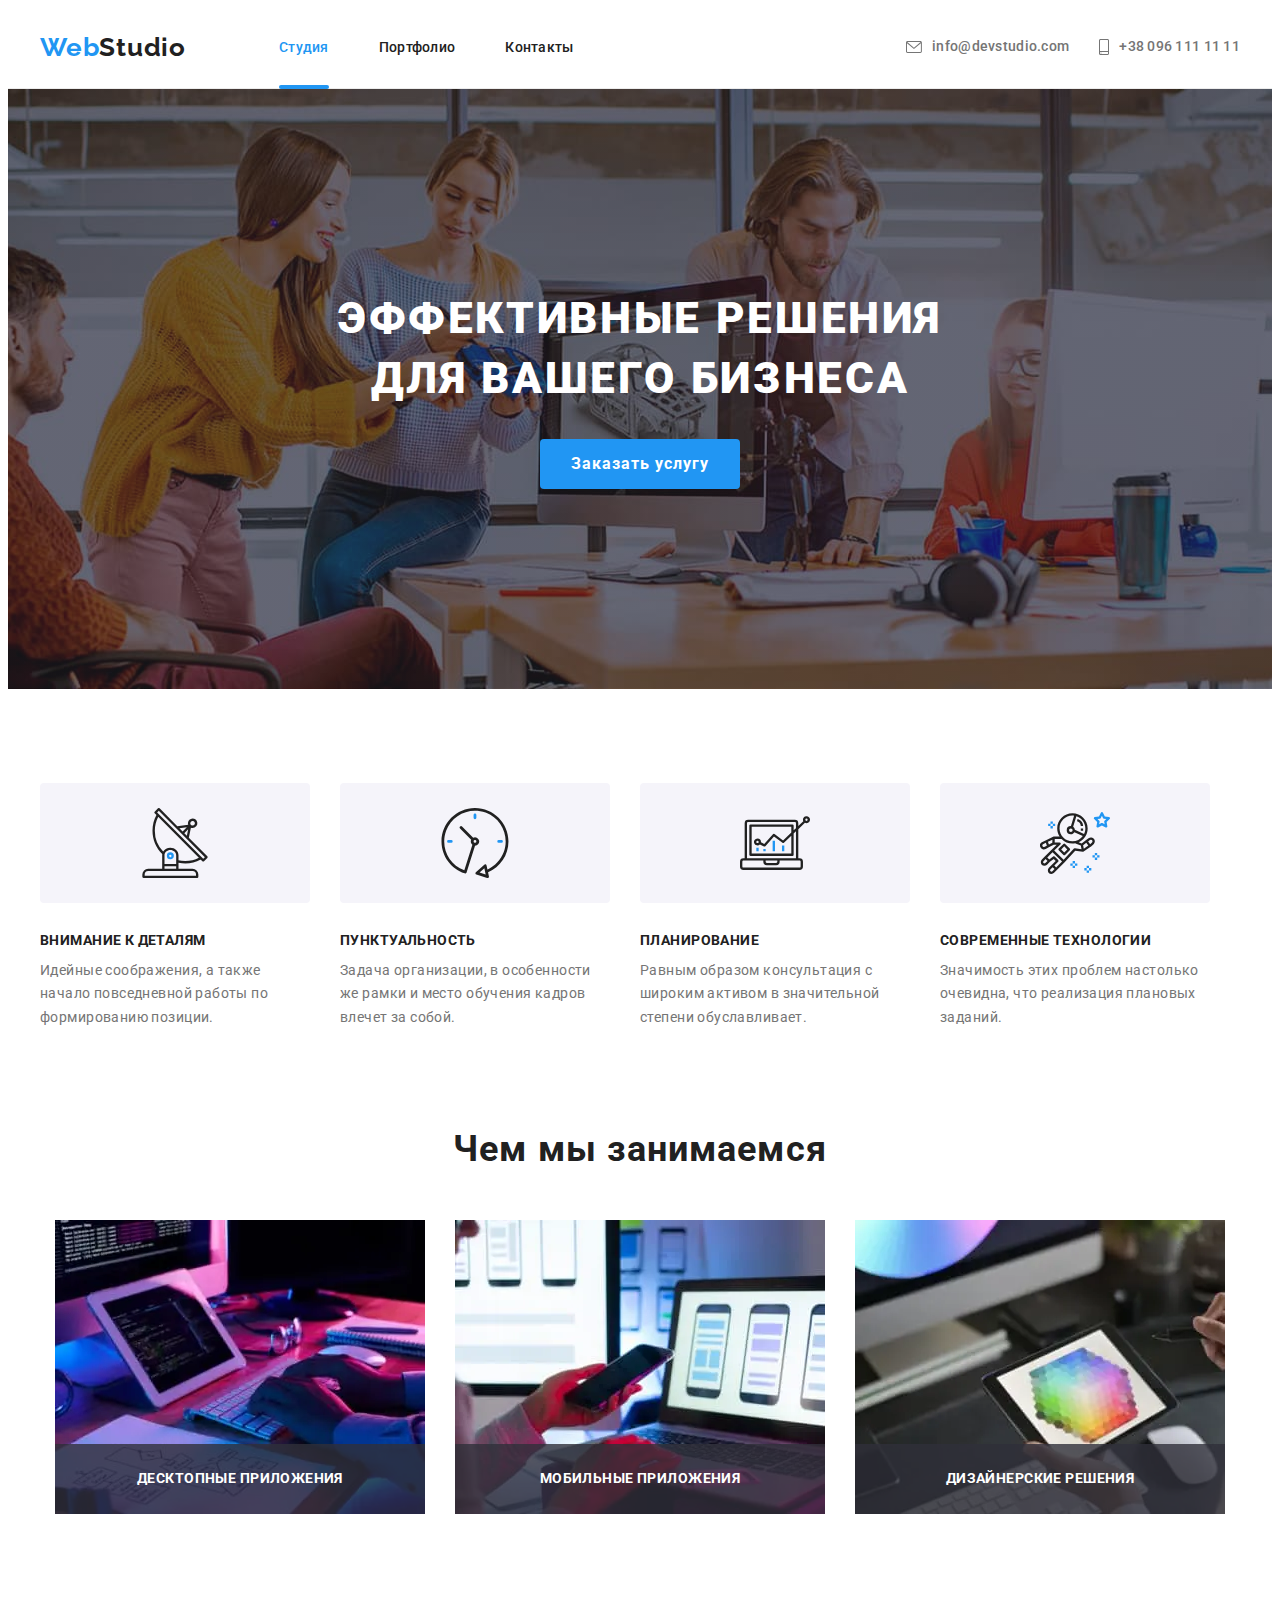
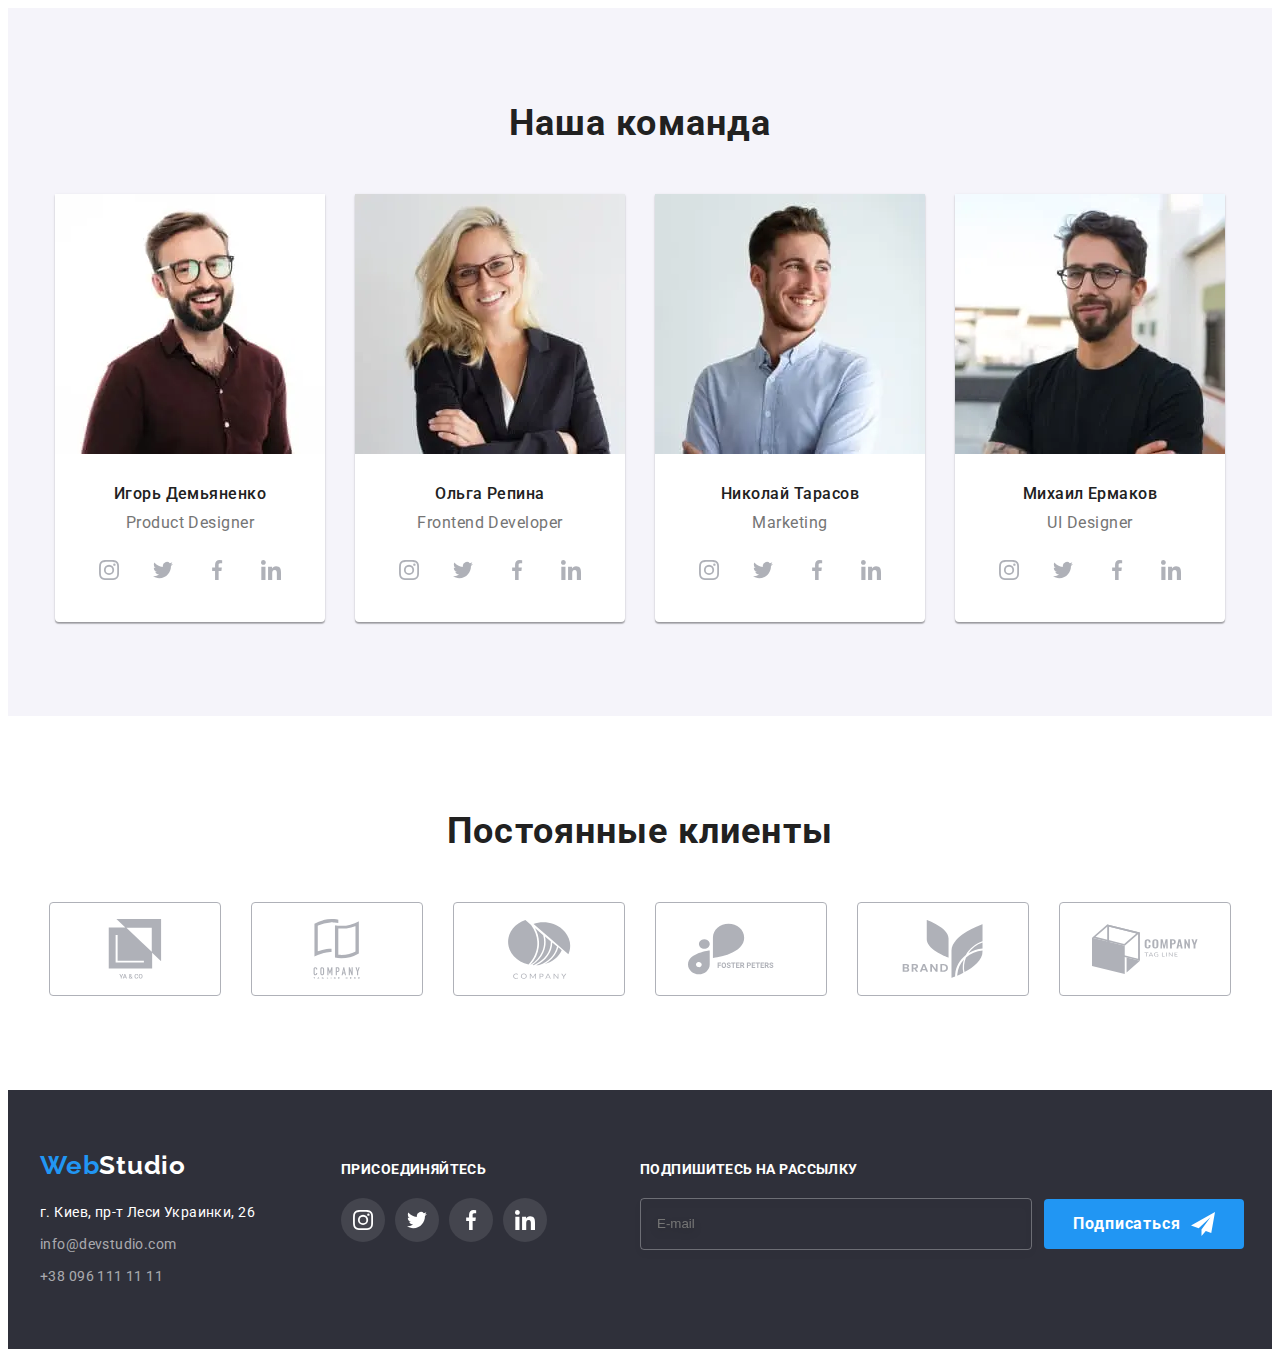
==== commit 31aeb750: "Fihish" ====
--- a/index.html
+++ b/index.html
@@ -119,7 +119,7 @@
           </ul>
         </div>
 
-        <!-- <nav class="nav">
+        <nav class="nav">
           <ul class="nav__list">
             <li class="nav__item">
               <a class="nav__link nav__link--current" href="./index.html">Студия</a>
@@ -149,7 +149,7 @@
               +38 096 111 11 11
             </a>
           </li>
-        </ul> -->
+        </ul>
       </div>
     </header>
 
--- a/css/main.min.css
+++ b/css/main.min.css
@@ -1 +1 @@
-:root{--main-color: #212121;--text-color: #757575;--additional-color: #ffffff;--hoover-color: #2196f3;--hoover-color-main-button: #188ce8;--border-coloor: #ececec;--icon-color: #afb1b8;--main-background-color: #ffffff;--footer-background-color: #2f303a;--additional-background-color: #f5f4fa;--hero-background-color: #c4c4c4}body{font-family:roboto,sans-serif;font-style:normal;font-weight:700;color:var(--main-color);background-color:var(--main-background-color)}body.no-scroll{overflow:hidden}h1,h2,h3,p,ul,a,span,button{padding:0;margin:0;list-style-type:none}img{display:block;max-width:100%;height:auto}.container{width:100%;padding:0 15px;margin-left:auto;margin-right:auto}@media screen and (min-width: 480px){.container{max-width:480px}}@media screen and (min-width: 768px){.container{max-width:768px}}@media screen and (min-width: 1200px){.container{max-width:1200px}}.logo{font-family:Raleway;font-size:26px;line-height:1.19;letter-spacing:.03em;text-decoration:none}.logo__span{color:var(--hoover-color)}.logo--black{color:var(--main-color)}.logo--white{color:var(--additional-color)}.button{display:-webkit-box;display:-ms-flexbox;display:flex;-webkit-box-align:center;-ms-flex-align:center;align-items:center;-webkit-box-pack:center;-ms-flex-pack:center;justify-content:center;width:200px;height:50px;font-family:roboto,sans-serif;font-style:normal;font-weight:700;font-size:16px;line-height:1.88;letter-spacing:.06em;color:var(--additional-color);background-color:var(--hoover-color);border:0;border-radius:4px;cursor:pointer;-webkit-transition:background-color 250ms cubic-bezier(0.4, 0, 0.2, 1);transition:background-color 250ms cubic-bezier(0.4, 0, 0.2, 1)}.button:hover,.button:focus{background-color:var(--hoover-color-main-button)}.tittle{font-size:36px;line-height:1.17;letter-spacing:.03em;text-align:center}@media screen and (min-width: 768px){.cardSet{display:-webkit-box;display:-ms-flexbox;display:flex;-webkit-box-align:center;-ms-flex-align:center;align-items:center;-webkit-box-pack:center;-ms-flex-pack:center;justify-content:center;-ms-flex-wrap:wrap;flex-wrap:wrap;gap:30px}}.socialMedia{display:-webkit-box;display:-ms-flexbox;display:flex;-webkit-box-align:center;-ms-flex-align:center;align-items:center;-webkit-box-pack:center;-ms-flex-pack:center;justify-content:center;gap:10px}.socialMedia__link{display:-webkit-box;display:-ms-flexbox;display:flex;-webkit-box-align:center;-ms-flex-align:center;align-items:center;-webkit-box-pack:center;-ms-flex-pack:center;justify-content:center;width:44px;height:44px;border-radius:50%;outline:rgba(0,0,0,0);outline:rgba(0,0,0,0);cursor:pointer;-webkit-transition:color 250ms cubic-bezier(0.4, 0, 0.2, 1),background-color 250ms cubic-bezier(0.4, 0, 0.2, 1);transition:color 250ms cubic-bezier(0.4, 0, 0.2, 1),background-color 250ms cubic-bezier(0.4, 0, 0.2, 1)}.socialMedia__icon{fill:currentColor}.socialMedia__link--white{color:var(--icon-color);background-color:var(--main-background-color)}.socialMedia__link--dark{color:var(--additional-color);background-color:rgba(255,255,255,.1)}.socialMedia__link:hover,.socialMedia__link:focus{color:var(--additional-color);background-color:var(--hoover-color)}.mobile-menu-button{margin-left:auto;width:40px;height:40px;display:-webkit-box;display:-ms-flexbox;display:flex;-webkit-box-align:center;-ms-flex-align:center;align-items:center;-webkit-box-pack:center;-ms-flex-pack:center;justify-content:center;z-index:20;color:var(--main-color);background-color:rgba(0,0,0,0);border:none;-webkit-transition:color 250ms cubic-bezier(0.4, 0, 0.2, 1);transition:color 250ms cubic-bezier(0.4, 0, 0.2, 1)}@media screen and (min-width: 768px){.mobile-menu-button{display:none}}.mobile-menu-button:hover{color:var(--hoover-color)}.mobile-menu-button__icon,.mobile-menu-button__focus{fill:currentColor}.mobile-menu-button.is-open .mobile-menu-button__open{opacity:0}.mobile-menu-button__close{opacity:0}.mobile-menu-button.is-open .mobile-menu-button__close{opacity:1}.mobile-menu{position:fixed;display:-webkit-box;display:-ms-flexbox;display:flex;-webkit-box-orient:vertical;-webkit-box-direction:normal;-ms-flex-direction:column;flex-direction:column;top:0;left:0;-webkit-transform:translateX(100%);transform:translateX(100%);width:100%;height:100%;padding:48px 84px 48px 40px;background-color:var(--main-background-color);z-index:10;-webkit-transition:-webkit-transform 250ms cubic-bezier(0.4, 0, 0.2, 1);transition:-webkit-transform 250ms cubic-bezier(0.4, 0, 0.2, 1);transition:transform 250ms cubic-bezier(0.4, 0, 0.2, 1);transition:transform 250ms cubic-bezier(0.4, 0, 0.2, 1), -webkit-transform 250ms cubic-bezier(0.4, 0, 0.2, 1)}.mobile-menu__navLink,.mobile-menu__contactsLink,.mobile-menu__socialsLink{color:currentColor;text-decoration:none}.mobile-menu__navList{margin-bottom:auto}.mobile-menu__navItem{font-weight:500;font-size:40px;line-height:1.75;letter-spacing:.02em}.mobile-menu__navItem:not(:last-child){margin-bottom:14px}.mobile-menu__navLink--current{color:var(--hoover-color)}.mobile-menu__contacts{margin-bottom:64px}.mobile-menu__contactsPhone{display:inline-block;margin-bottom:32px;font-weight:500;font-size:34px;line-height:1.17;letter-spacing:.02em;color:var(--hoover-color)}.mobile-menu__contactsMail{font-weight:500;font-size:24px;line-height:1.16;letter-spacing:.02em;color:var(--text-color)}.mobile-menu__socials{display:-webkit-box;display:-ms-flexbox;display:flex;-webkit-box-align:center;-ms-flex-align:center;align-items:center;-ms-flex-wrap:wrap;flex-wrap:wrap;gap:10px}.mobile-menu__socialsItem{padding-right:10px;font-weight:500;font-size:18px;line-height:1.22;letter-spacing:.02em;color:var(--hoover-color)}.mobile-menu__socialsItem:not(:last-child){border-right:1px solid rgba(33,33,33,.2)}.mobile-menu.is-open{-webkit-transform:translateX(0);transform:translateX(0)}.header{padding-top:16px;padding-bottom:16px;border-bottom:1px solid #ececec}@media screen and (min-width: 768px){.header{padding-top:26px;padding-bottom:26px}}.header__container{display:-webkit-box;display:-ms-flexbox;display:flex;-webkit-box-align:center;-ms-flex-align:center;align-items:center}.hero{padding:118px 0;text-align:center;background-position:center;background-repeat:no-repeat;background-size:cover;background-color:var(--hero-background-color);background-image:-webkit-gradient(linear, left top, left bottom, from(rgba(47, 48, 58, 0.4)), to(rgba(47, 48, 58, 0.4))),url(../images/studio/hero/hero_mob.jpeg);background-image:linear-gradient(rgba(47, 48, 58, 0.4), rgba(47, 48, 58, 0.4)),url(../images/studio/hero/hero_mob.jpeg)}@media(min-device-pixel-ratio: 2),(-webkit-min-device-pixel-ratio: 2),(min-resolution: 192dpi),(min-resolution: 2dppx){.hero{background-image:-webkit-gradient(linear, left top, left bottom, from(rgba(47, 48, 58, 0.4)), to(rgba(47, 48, 58, 0.4))),url(../images/studio/hero/hero@2x_mob.jpeg);background-image:linear-gradient(rgba(47, 48, 58, 0.4), rgba(47, 48, 58, 0.4)),url(../images/studio/hero/hero@2x_mob.jpeg)}}@media screen and (min-width: 768px){.hero{background-image:-webkit-gradient(linear, left top, left bottom, from(rgba(47, 48, 58, 0.4)), to(rgba(47, 48, 58, 0.4))),url(../images/studio/hero/hero_tab.jpeg);background-image:linear-gradient(rgba(47, 48, 58, 0.4), rgba(47, 48, 58, 0.4)),url(../images/studio/hero/hero_tab.jpeg)}}@media screen and (min-width: 768px)and (min-device-pixel-ratio: 2),screen and (min-width: 768px)and (-webkit-min-device-pixel-ratio: 2),screen and (min-width: 768px)and (min-resolution: 192dpi),screen and (min-width: 768px)and (min-resolution: 2dppx){.hero{background-image:-webkit-gradient(linear, left top, left bottom, from(rgba(47, 48, 58, 0.4)), to(rgba(47, 48, 58, 0.4))),url(../images/studio/hero/hero@2x_tab.jpeg);background-image:linear-gradient(rgba(47, 48, 58, 0.4), rgba(47, 48, 58, 0.4)),url(../images/studio/hero/hero@2x_tab.jpeg)}}@media screen and (min-width: 1200px){.hero{padding:200px 0;background-image:-webkit-gradient(linear, left top, left bottom, from(rgba(47, 48, 58, 0.4)), to(rgba(47, 48, 58, 0.4))),url(../images/studio/hero/hero_des.jpeg);background-image:linear-gradient(rgba(47, 48, 58, 0.4), rgba(47, 48, 58, 0.4)),url(../images/studio/hero/hero_des.jpeg)}}@media screen and (min-width: 1200px)and (min-device-pixel-ratio: 2),screen and (min-width: 1200px)and (-webkit-min-device-pixel-ratio: 2),screen and (min-width: 1200px)and (min-resolution: 192dpi),screen and (min-width: 1200px)and (min-resolution: 2dppx){.hero{background-image:-webkit-gradient(linear, left top, left bottom, from(rgba(47, 48, 58, 0.4)), to(rgba(47, 48, 58, 0.4))),url(../images/studio/hero/hero@2x_des.jpeg);background-image:linear-gradient(rgba(47, 48, 58, 0.4), rgba(47, 48, 58, 0.4)),url(../images/studio/hero/hero@2x_des.jpeg)}}.hero__tittle{margin:auto;margin-bottom:30px;width:360px;font-weight:900;font-size:26px;line-height:1.62;letter-spacing:.06em;text-transform:uppercase;color:var(--additional-color)}@media screen and (min-width: 1200px){.hero__tittle{width:696px;font-size:44px;line-height:1.36}}.hero__button{margin:auto}.features{padding:60px 0}@media screen and (min-width: 1200px){.features{padding:94px 0}}@media screen and (min-width: 768px){.features__container{display:-webkit-box;display:-ms-flexbox;display:flex;gap:30px;-ms-flex-wrap:wrap;flex-wrap:wrap}}.features__card{width:100%;min-height:226px}@media screen and (min-width: 768px){.features__card{width:354px;min-height:251px}}@media screen and (min-width: 1200px){.features__card{width:270px}}@media screen and (max-width: 767px){.features__card:not(:last-child){margin-bottom:30px}}.features__logo{display:-webkit-box;display:-ms-flexbox;display:flex;-webkit-box-align:center;-ms-flex-align:center;align-items:center;-webkit-box-pack:center;-ms-flex-pack:center;justify-content:center;width:100%;height:120px;margin-bottom:30px;border-radius:4px;background-color:var(--additional-background-color)}.features__name{margin-bottom:10px;font-size:14px;line-height:1.14;letter-spacing:.03em;text-transform:uppercase}@media screen and (max-width: 767px){.features__name{text-align:center}}.features__text{font-weight:400;font-size:14px;line-height:1.71;letter-spacing:.03em;color:var(--text-color)}.products{padding-bottom:94px}.products__tittle{margin-bottom:50px}.products__cardSet{position:relative}.products__thumb{display:-webkit-box;display:-ms-flexbox;display:flex;-webkit-box-align:center;-ms-flex-align:center;align-items:center;-webkit-box-pack:center;-ms-flex-pack:center;justify-content:center;width:370px;height:70px;background:rgba(47,48,58,.8);position:absolute;bottom:0}.products__discription{font-size:14px;line-height:1.14;text-align:center;letter-spacing:.03em;text-transform:uppercase;color:var(--additional-color)}@media screen and (max-width: 1199px){.products{display:none}}.team{padding:60px 0;background-color:var(--additional-background-color)}@media screen and (min-width: 1200px){.team{padding:94px 0}}.team__tittle{margin-bottom:30px}@media screen and (min-width: 1200px){.team__tittle{margin-bottom:50px}}.team__card{padding-bottom:24px;background:var(--main-background-color);-webkit-box-shadow:0px 1px 3px rgba(0,0,0,.12),0px 1px 1px rgba(0,0,0,.14),0px 2px 1px rgba(0,0,0,.2);box-shadow:0px 1px 3px rgba(0,0,0,.12),0px 1px 1px rgba(0,0,0,.14),0px 2px 1px rgba(0,0,0,.2);border-radius:0px 0px 4px 4px}@media screen and (min-width: 1200px){.team__card{padding-bottom:30px}}@media screen and (max-width: 767px){.team__card:not(:last-child){margin-bottom:30px}}.team__img{margin-bottom:30px}.team__name{margin-bottom:10px;font-weight:500;font-size:16px;line-height:1.19;letter-spacing:.03em;text-align:center}.team__position{margin-bottom:16px;font-weight:400;font-size:16px;line-height:1.19;letter-spacing:.03em;color:var(--text-color);text-align:center}.clients{padding:60px 0}@media screen and (min-width: 1200px){.clients{padding:94px 0}}.clients__cardSet{display:-webkit-box;display:-ms-flexbox;display:flex;-webkit-box-align:center;-ms-flex-align:center;align-items:center;-webkit-box-pack:center;-ms-flex-pack:center;justify-content:center;-ms-flex-wrap:wrap;flex-wrap:wrap;gap:30px}.clients__tittle{margin-bottom:30px}@media screen and (min-width: 1200px){.clients__tittle{margin-bottom:50px}}.clients__icon{fill:currentColor}.clients__link{display:-webkit-box;display:-ms-flexbox;display:flex;-webkit-box-align:center;-ms-flex-align:center;align-items:center;-webkit-box-pack:center;-ms-flex-pack:center;justify-content:center;width:210px;height:92px;border:1px solid var(--icon-color);border-radius:4px;color:var(--icon-color);cursor:pointer;-webkit-transition:color 250ms cubic-bezier(0.4, 0, 0.2, 1),border 250ms cubic-bezier(0.4, 0, 0.2, 1);transition:color 250ms cubic-bezier(0.4, 0, 0.2, 1),border 250ms cubic-bezier(0.4, 0, 0.2, 1)}.clients__link:hover,.clients__link:focus{color:var(--hoover-color);border:1px solid var(--hoover-color)}@media screen and (min-width: 768px){.clients__link{width:226px}}@media screen and (min-width: 1200px){.clients__link{width:170px}}.portfolio{padding:60px 0}@media screen and (min-width: 768px){.portfolio{padding:94px 0}}.portfolio__menu{display:-webkit-box;display:-ms-flexbox;display:flex;-webkit-box-align:center;-ms-flex-align:center;align-items:center;-webkit-box-pack:start;-ms-flex-pack:start;justify-content:flex-start;-ms-flex-wrap:wrap;flex-wrap:wrap;gap:8px;margin-bottom:40px}@media screen and (min-width: 768px){.portfolio__menu{-webkit-box-pack:center;-ms-flex-pack:center;justify-content:center;-ms-flex-wrap:nowrap;flex-wrap:nowrap;margin-bottom:30px}}@media screen and (min-width: 1200px){.portfolio__menu{margin-bottom:50px}}.menu__button{padding:6px 22px;font-family:roboto,sans-serif;font-style:normal;font-weight:500;font-size:16px;line-height:1.62;letter-spacing:.03em;color:var(--main-color);background-color:var(--additional-background-color);border:0 solid rgba(0,0,0,0);border-radius:4px;cursor:pointer;-webkit-transition:color 250ms cubic-bezier(0.4, 0, 0.2, 1),background-color 250ms cubic-bezier(0.4, 0, 0.2, 1),-webkit-box-shadow 250ms cubic-bezier(0.4, 0, 0.2, 1);transition:color 250ms cubic-bezier(0.4, 0, 0.2, 1),background-color 250ms cubic-bezier(0.4, 0, 0.2, 1),-webkit-box-shadow 250ms cubic-bezier(0.4, 0, 0.2, 1);transition:color 250ms cubic-bezier(0.4, 0, 0.2, 1),background-color 250ms cubic-bezier(0.4, 0, 0.2, 1),box-shadow 250ms cubic-bezier(0.4, 0, 0.2, 1);transition:color 250ms cubic-bezier(0.4, 0, 0.2, 1),background-color 250ms cubic-bezier(0.4, 0, 0.2, 1),box-shadow 250ms cubic-bezier(0.4, 0, 0.2, 1),-webkit-box-shadow 250ms cubic-bezier(0.4, 0, 0.2, 1)}.menu__button--current,.menu__button:hover,.menu__button:focus{color:var(--additional-color);background-color:var(--hoover-color);-webkit-box-shadow:0px 3px 1px rgba(0,0,0,.1),0px 1px 2px rgba(0,0,0,.08),0px 2px 2px rgba(0,0,0,.12);box-shadow:0px 3px 1px rgba(0,0,0,.1),0px 1px 2px rgba(0,0,0,.08),0px 2px 2px rgba(0,0,0,.12)}.portfolio__cardSet{-ms-flex-wrap:wrap;flex-wrap:wrap}@media screen and (max-width: 767px){.portfolio__card:not(:last-child){margin-bottom:30px}}.card{background:var(--main-background-color);cursor:pointer;-webkit-transition:-webkit-box-shadow 250ms cubic-bezier(0.4, 0, 0.2, 1);transition:-webkit-box-shadow 250ms cubic-bezier(0.4, 0, 0.2, 1);transition:box-shadow 250ms cubic-bezier(0.4, 0, 0.2, 1);transition:box-shadow 250ms cubic-bezier(0.4, 0, 0.2, 1), -webkit-box-shadow 250ms cubic-bezier(0.4, 0, 0.2, 1);position:relative}@media screen and (min-width: 768px)and (max-width: 1199px){.card:last-child{margin-right:auto}}.card__imgWrapper{position:relative;overflow:hidden}.card__discription{padding:20px 24px;border:1px solid #eee;border-top:none}@media screen and (min-width: 768px)and (max-width: 1199px){.card__discription{max-width:354px}}.card__tittle{margin-bottom:4px;font-size:18px;line-height:2;letter-spacing:.06em}.card__text{font-weight:400;font-size:16px;line-height:1.88;letter-spacing:.03em;color:var(--text-color)}.card:hover,.card:focus{-webkit-box-shadow:0px 1px 1px rgba(0,0,0,.12),0px 4px 4px rgba(0,0,0,.06),1px 4px 6px rgba(0,0,0,.16);box-shadow:0px 1px 1px rgba(0,0,0,.12),0px 4px 4px rgba(0,0,0,.06),1px 4px 6px rgba(0,0,0,.16)}.overlay{display:-webkit-box;display:-ms-flexbox;display:flex;-webkit-box-pack:center;-ms-flex-pack:center;justify-content:center;-webkit-box-align:center;-ms-flex-align:center;align-items:center;width:100%;height:294px;background-color:var(--hoover-color);position:absolute;top:100%;-webkit-transition:-webkit-transform 250ms cubic-bezier(0.4, 0, 0.2, 1);transition:-webkit-transform 250ms cubic-bezier(0.4, 0, 0.2, 1);transition:transform 250ms cubic-bezier(0.4, 0, 0.2, 1);transition:transform 250ms cubic-bezier(0.4, 0, 0.2, 1), -webkit-transform 250ms cubic-bezier(0.4, 0, 0.2, 1)}.overlay__text{display:block;padding:63px 24px;font-weight:400;font-size:18px;line-height:1.56;letter-spacing:.03em;color:var(--additional-color)}.card:hover .overlay{-webkit-transform:translateY(-100%);transform:translateY(-100%);overflow:visible}.footer{padding:60px 0;background-color:var(--footer-background-color)}@media screen and (min-width: 768px){.footer__container{display:-webkit-box;display:-ms-flexbox;display:flex;-webkit-box-align:baseline;-ms-flex-align:baseline;align-items:baseline;-ms-flex-wrap:wrap;flex-wrap:wrap}}@media screen and (min-width: 1200px){.footer__container{-ms-flex-wrap:nowrap;flex-wrap:nowrap}}.footer__main{text-align:center;margin:0 0 60px 0}@media screen and (min-width: 768px){.footer__main{margin:0 165px 60px 61px}}@media screen and (min-width: 1200px){.footer__main{text-align:left;margin:0 70px 0 0px}}.footer__logo{display:block;margin-bottom:20px}.footer__address{display:inline-block;width:231px;margin-bottom:8px;font-weight:400;font-style:normal;font-size:14px;line-height:1.71;letter-spacing:.03em;color:var(--additional-color)}.footer__item:not(:last-child){margin-bottom:8px}.footer__contact{font-weight:400;font-size:14px;line-height:1.71;letter-spacing:.03em;color:rgba(255,255,255,.6);text-decoration:none;-webkit-transition:color 250ms cubic-bezier(0.4, 0, 0.2, 1);transition:color 250ms cubic-bezier(0.4, 0, 0.2, 1)}.footer__contact:hover,.footer__contact:focus{color:var(--hoover-color)}@media screen and (max-width: 1199px){.footer__connect{margin-bottom:60px}}.connect__tittle{display:block;text-align:center;margin-bottom:20px;font-weight:700;font-size:14px;line-height:1.14;letter-spacing:.03em;text-transform:uppercase;color:var(--additional-color)}@media screen and (min-width: 1200px){.connect__tittle{text-align:left}}@media screen and (min-width: 1200px){.connect__socialMedia{margin-right:93px}}@media screen and (min-width: 768px){.subscribe{margin-right:auto;margin-left:auto;text-align:center}}.subscribe__tittle{display:block;text-align:center;margin-bottom:20px;font-weight:700;font-size:14px;line-height:1.14;letter-spacing:.03em;text-transform:uppercase;color:var(--additional-color)}@media screen and (min-width: 1200px){.subscribe__tittle{text-align:left}}@media screen and (min-width: 1200px){.subscribe__form{display:-webkit-box;display:-ms-flexbox;display:flex;-webkit-box-align:center;-ms-flex-align:center;align-items:center;-webkit-box-pack:center;-ms-flex-pack:center;justify-content:center;gap:12px}}.subscribe__field{width:100%;height:50px;margin-bottom:20px;padding:0 16px;color:var(--additional-color);background-color:rgba(0,0,0,0);outline:rgba(0,0,0,0);border:1px solid rgba(255,255,255,.3);-webkit-filter:drop-shadow(0px 4px 4px rgba(0, 0, 0, 0.15));filter:drop-shadow(0px 4px 4px rgba(0, 0, 0, 0.15));border-radius:4px}.subscribe__field:-webkit-autofill,.subscribe__field:-webkit-autofill:hover,.subscribe__field:-webkit-autofill:focus{border:1px solid green;-webkit-text-fill-color:var(--additional-color);-webkit-transition:background-color 5000s ease-in-out 0s;transition:background-color 5000s ease-in-out 0s}@media screen and (min-width: 768px){.subscribe__field{width:450px}}@media screen and (min-width: 1200px){.subscribe__field{width:358px;margin-bottom:0}}.subscribe__button{margin:0 auto;gap:10px}.backdrop{position:fixed;top:0;left:0;width:100%;height:100%;background-color:rgba(0,0,0,.2);z-index:100;opacity:1;-webkit-transition:opacity 250ms cubic-bezier(0.4, 0, 0.2, 1);transition:opacity 250ms cubic-bezier(0.4, 0, 0.2, 1)}.backdrop--is-hidden{opacity:0;pointer-events:none}.backdrop--is-hidden .backdrop__modal{-webkit-transform:translate(-50%, -50%) scale(0);transform:translate(-50%, -50%) scale(0)}.modal{position:absolute;position:relative;top:50%;left:50%;width:450px;height:609px;padding:40px;background:var(--main-background-color);-webkit-box-shadow:0px 1px 3px rgba(0,0,0,.12),0px 1px 1px rgba(0,0,0,.14),0px 2px 1px rgba(0,0,0,.2);box-shadow:0px 1px 3px rgba(0,0,0,.12),0px 1px 1px rgba(0,0,0,.14),0px 2px 1px rgba(0,0,0,.2);border-radius:4px;-webkit-transform:translate(-50%, -50%) scale(1);transform:translate(-50%, -50%) scale(1);-webkit-transition:translate 250ms cubic-bezier(0.4, 0, 0.2, 1);transition:translate 250ms cubic-bezier(0.4, 0, 0.2, 1)}@media screen and (min-width: 1200px){.modal{width:528px;height:581px}}.modal__buttonClose{display:-webkit-box;display:-ms-flexbox;display:flex;-webkit-box-align:center;-ms-flex-align:center;align-items:center;-webkit-box-pack:center;-ms-flex-pack:center;justify-content:center;position:absolute;top:8px;right:8px;width:30px;height:30px;color:var(--main-color);background-color:var(--main-background-color);border:1px solid rgba(0,0,0,.1);border-radius:50%;outline:rgba(0,0,0,0);cursor:pointer;-webkit-transition:color 250ms cubic-bezier(0.4, 0, 0.2, 1);transition:color 250ms cubic-bezier(0.4, 0, 0.2, 1)}.modal__buttonClose:hover,.modal__buttonClose:focus{color:var(--hoover-color)}.modal__icon{fill:currentColor}.modal__tittle{display:inline-block;text-align:center;font-weight:700;font-size:20px;line-height:1.15;letter-spacing:.03em;color:var(--main-color)}.modal__form{margin-top:12px;display:-webkit-box;display:-ms-flexbox;display:flex;-webkit-box-orient:vertical;-webkit-box-direction:normal;-ms-flex-direction:column;flex-direction:column}.form__label{position:relative}.form__name{display:block;margin-bottom:4px;font-weight:400;font-size:12px;line-height:1.17;letter-spacing:.01em;color:var(--text-color)}.form__field{display:block;margin-bottom:10px;padding:0 42px;width:100%;height:40px;border:1px solid rgba(33,33,33,.2);border-radius:4px;outline:rgba(0,0,0,0)}.form__field:focus-within~.form__icon{fill:var(--hoover-color)}.form__icon{position:absolute;left:12px;bottom:11px;-webkit-transform:translateY(-50%);transform:translateY(-50%);fill:var(--main-color);-webkit-transition:fill 250ms cubic-bezier(0.4, 0, 0.2, 1);transition:fill 250ms cubic-bezier(0.4, 0, 0.2, 1)}.form__textarea{padding:12px 16px;margin-bottom:20px;width:100%;height:120px;border:1px solid rgba(33,33,33,.2);border-radius:4px;outline:rgba(0,0,0,0);resize:none}.form__textarea::-webkit-input-placeholder{font-weight:400;font-size:12px;line-height:1.17;letter-spacing:.01em;color:rgba(117,117,117,.5)}.form__textarea::-moz-placeholder{font-weight:400;font-size:12px;line-height:1.17;letter-spacing:.01em;color:rgba(117,117,117,.5)}.form__textarea:-ms-input-placeholder{font-weight:400;font-size:12px;line-height:1.17;letter-spacing:.01em;color:rgba(117,117,117,.5)}.form__textarea::-ms-input-placeholder{font-weight:400;font-size:12px;line-height:1.17;letter-spacing:.01em;color:rgba(117,117,117,.5)}.form__textarea::placeholder{font-weight:400;font-size:12px;line-height:1.17;letter-spacing:.01em;color:rgba(117,117,117,.5)}.form__field:focus-within,.form__textarea:focus-within{border-color:#2196f3}.form__checkbox{display:-webkit-inline-box;display:-ms-inline-flexbox;display:inline-flex;-webkit-box-align:baseline;-ms-flex-align:baseline;align-items:baseline;-webkit-box-pack:center;-ms-flex-pack:center;justify-content:center;margin-bottom:30px}@media screen and (min-width: 1200px){.form__checkbox{padding-left:12px;padding-right:11px}}.checkbox__field{position:absolute;width:1px;height:1px;margin:-1px;border:0;padding:0;white-space:nowrap;-webkit-clip-path:inset(100%);clip-path:inset(100%);clip:rect(0 0 0 0);overflow:hidden}.checkbox__field:focus-within+.checkbox__custom{border-color:var(--hoover-color)}.checkbox__field:checked+.checkbox__custom{border-color:var(--hoover-color);background-color:var(--hoover-color)}.checkbox__custom{display:-webkit-box;display:-ms-flexbox;display:flex;-webkit-box-align:center;-ms-flex-align:center;align-items:center;-webkit-box-pack:center;-ms-flex-pack:center;justify-content:center;margin-right:8px;width:16px;height:15px;border:1px solid #000;-webkit-box-shadow:0px 4px 4px rgba(0,0,0,.25);box-shadow:0px 4px 4px rgba(0,0,0,.25);border-radius:1px;background-color:var(--main-background-color);-webkit-transition-property:color;transition-property:color;-webkit-transition-property:border-color;transition-property:border-color;-webkit-transition-property:background-color;transition-property:background-color;-webkit-transition-duration:250ms;transition-duration:250ms;-webkit-transition-timing-function:cubic-bezier(0.4, 0, 0.2, 1);transition-timing-function:cubic-bezier(0.4, 0, 0.2, 1)}.checkbox__icon{fill:var(--additional-color)}.checkbox__name{font-weight:400;font-size:12px;line-height:1.16;letter-spacing:.03em;color:var(--text-color);-webkit-user-select:none;-moz-user-select:none;-ms-user-select:none;user-select:none}@media screen and (min-width: 1200px){.checkbox__name{font-size:14px;line-height:1.7}}.checkbox__terms{color:var(--hoover-color)}.button__submit{margin:auto}.button__submit:hover,.button__submit:focus{background-color:var(--hoover-color-main-button)}/*# sourceMappingURL=main.min.css.map */+:root{--main-color: #212121;--text-color: #757575;--additional-color: #ffffff;--hoover-color: #2196f3;--hoover-color-main-button: #188ce8;--border-coloor: #ececec;--icon-color: #afb1b8;--main-background-color: #ffffff;--footer-background-color: #2f303a;--additional-background-color: #f5f4fa;--hero-background-color: #c4c4c4}body{font-family:roboto,sans-serif;font-style:normal;font-weight:700;color:var(--main-color);background-color:var(--main-background-color)}body.no-scroll{overflow:hidden}h1,h2,h3,p,ul,a,span,button{padding:0;margin:0;list-style-type:none}img{display:block;max-width:100%;height:auto}.container{width:100%;padding:0 15px;margin-left:auto;margin-right:auto}@media screen and (min-width: 480px){.container{max-width:480px}}@media screen and (min-width: 768px){.container{max-width:768px}}@media screen and (min-width: 1200px){.container{max-width:1200px}}.logo{font-family:Raleway;font-size:26px;line-height:1.19;letter-spacing:.03em;text-decoration:none}.logo__span{color:var(--hoover-color)}.logo--black{color:var(--main-color)}.logo--white{color:var(--additional-color)}.button{display:-webkit-box;display:-ms-flexbox;display:flex;-webkit-box-align:center;-ms-flex-align:center;align-items:center;-webkit-box-pack:center;-ms-flex-pack:center;justify-content:center;width:200px;height:50px;font-family:roboto,sans-serif;font-style:normal;font-weight:700;font-size:16px;line-height:1.88;letter-spacing:.06em;color:var(--additional-color);background-color:var(--hoover-color);border:0;border-radius:4px;cursor:pointer;-webkit-transition:background-color 250ms cubic-bezier(0.4, 0, 0.2, 1);transition:background-color 250ms cubic-bezier(0.4, 0, 0.2, 1)}.button:hover,.button:focus{background-color:var(--hoover-color-main-button)}.tittle{font-size:36px;line-height:1.17;letter-spacing:.03em;text-align:center}@media screen and (min-width: 768px){.cardSet{display:-webkit-box;display:-ms-flexbox;display:flex;-webkit-box-align:center;-ms-flex-align:center;align-items:center;-webkit-box-pack:center;-ms-flex-pack:center;justify-content:center;-ms-flex-wrap:wrap;flex-wrap:wrap;gap:30px}}.socialMedia{display:-webkit-box;display:-ms-flexbox;display:flex;-webkit-box-align:center;-ms-flex-align:center;align-items:center;-webkit-box-pack:center;-ms-flex-pack:center;justify-content:center;gap:10px}.socialMedia__link{display:-webkit-box;display:-ms-flexbox;display:flex;-webkit-box-align:center;-ms-flex-align:center;align-items:center;-webkit-box-pack:center;-ms-flex-pack:center;justify-content:center;width:44px;height:44px;border-radius:50%;outline:rgba(0,0,0,0);outline:rgba(0,0,0,0);cursor:pointer;-webkit-transition:color 250ms cubic-bezier(0.4, 0, 0.2, 1),background-color 250ms cubic-bezier(0.4, 0, 0.2, 1);transition:color 250ms cubic-bezier(0.4, 0, 0.2, 1),background-color 250ms cubic-bezier(0.4, 0, 0.2, 1)}.socialMedia__icon{fill:currentColor}.socialMedia__link--white{color:var(--icon-color);background-color:var(--main-background-color)}.socialMedia__link--dark{color:var(--additional-color);background-color:rgba(255,255,255,.1)}.socialMedia__link:hover,.socialMedia__link:focus{color:var(--additional-color);background-color:var(--hoover-color)}.mobile-menu-button{margin-left:auto;width:40px;height:40px;display:-webkit-box;display:-ms-flexbox;display:flex;-webkit-box-align:center;-ms-flex-align:center;align-items:center;-webkit-box-pack:center;-ms-flex-pack:center;justify-content:center;z-index:20;color:var(--main-color);background-color:rgba(0,0,0,0);border:none;-webkit-transition:color 250ms cubic-bezier(0.4, 0, 0.2, 1);transition:color 250ms cubic-bezier(0.4, 0, 0.2, 1)}@media screen and (min-width: 768px){.mobile-menu-button{display:none}}.mobile-menu-button:hover{color:var(--hoover-color)}.mobile-menu-button__icon,.mobile-menu-button__focus{fill:currentColor}.mobile-menu-button.is-open .mobile-menu-button__open{opacity:0}.mobile-menu-button__close{opacity:0}.mobile-menu-button.is-open .mobile-menu-button__close{opacity:1}.mobile-menu{position:fixed;display:-webkit-box;display:-ms-flexbox;display:flex;-webkit-box-orient:vertical;-webkit-box-direction:normal;-ms-flex-direction:column;flex-direction:column;top:0;left:0;-webkit-transform:translateX(100%);transform:translateX(100%);width:100%;height:100%;padding:48px 40px;background-color:var(--main-background-color);z-index:10;-webkit-transition:-webkit-transform 250ms cubic-bezier(0.4, 0, 0.2, 1);transition:-webkit-transform 250ms cubic-bezier(0.4, 0, 0.2, 1);transition:transform 250ms cubic-bezier(0.4, 0, 0.2, 1);transition:transform 250ms cubic-bezier(0.4, 0, 0.2, 1), -webkit-transform 250ms cubic-bezier(0.4, 0, 0.2, 1)}.mobile-menu__navLink,.mobile-menu__contactsLink,.mobile-menu__socialsLink{color:currentColor;text-decoration:none}.mobile-menu__navList{margin-bottom:auto}.mobile-menu__navItem{font-weight:500;font-size:40px;line-height:1.75;letter-spacing:.02em}.mobile-menu__navItem:not(:last-child){margin-bottom:14px}.mobile-menu__navLink--current{color:var(--hoover-color)}.mobile-menu__contacts{margin-bottom:64px}.mobile-menu__contactsPhone{display:inline-block;margin-bottom:32px;font-weight:500;font-size:34px;line-height:1.17;letter-spacing:.02em;color:var(--hoover-color)}.mobile-menu__contactsMail{font-weight:500;font-size:24px;line-height:1.16;letter-spacing:.02em;color:var(--text-color)}.mobile-menu__socials{display:-webkit-box;display:-ms-flexbox;display:flex;-webkit-box-align:center;-ms-flex-align:center;align-items:center;-ms-flex-wrap:wrap;flex-wrap:wrap;gap:10px}.mobile-menu__socialsItem{padding-right:10px;font-weight:500;font-size:18px;line-height:1.22;letter-spacing:.02em;color:var(--hoover-color)}.mobile-menu__socialsItem:not(:last-child){border-right:1px solid rgba(33,33,33,.2)}.mobile-menu.is-open{-webkit-transform:translateX(0);transform:translateX(0)}.header{padding-top:16px;padding-bottom:16px;border-bottom:1px solid #ececec}@media screen and (min-width: 768px){.header{padding-top:21px;padding-bottom:21px}}@media screen and (min-width: 1200px){.header{padding-top:24px;padding-bottom:25px}}.header__container{display:-webkit-box;display:-ms-flexbox;display:flex;-webkit-box-align:center;-ms-flex-align:center;align-items:center}@media screen and (min-width: 768px){.header__logo{margin-right:88px}}@media screen and (min-width: 1200px){.header__logo{margin-right:93px}}@media screen and (max-width: 767px){.nav{display:none}}.nav__list{display:-webkit-box;display:-ms-flexbox;display:flex;-webkit-box-align:center;-ms-flex-align:center;align-items:center;gap:50px;font-weight:500;font-size:14px}.nav__item{display:block;position:relative}.nav__link{padding:20px 0;line-height:1.14;letter-spacing:.02em;text-decoration:none;color:var(--main-color);-webkit-transition:color 250ms cubic-bezier(0.4, 0, 0.2, 1);transition:color 250ms cubic-bezier(0.4, 0, 0.2, 1)}.nav__link:hover,.nav__link:focus{color:var(--hoover-color)}.nav__link--current{padding-bottom:33px;color:var(--hoover-color)}.nav__link--current::after{content:"";display:block;width:100%;height:4px;background:var(--hoover-color);border-radius:2px;position:absolute;bottom:-33px}.header__contacts{margin-left:auto}@media screen and (max-width: 767px){.header__contacts{display:none}}@media screen and (min-width: 1200px){.header__contacts{display:-webkit-box;display:-ms-flexbox;display:flex;-webkit-box-align:center;-ms-flex-align:center;align-items:center;gap:30px}}@media screen and (min-width: 768px)and (max-width: 1199px){.contacts__item:nth-child(1){margin-bottom:10px}}.contacts__link{display:-webkit-box;display:-ms-flexbox;display:flex;-webkit-box-align:center;-ms-flex-align:center;align-items:center;font-weight:500;font-size:12px;line-height:1.16;letter-spacing:.02em;text-decoration:none;color:var(--text-color);-webkit-transition:color 250ms cubic-bezier(0.4, 0, 0.2, 1);transition:color 250ms cubic-bezier(0.4, 0, 0.2, 1)}@media screen and (min-width: 1200px){.contacts__link{font-size:14px;line-height:1.14}}.contacts__link:hover,.contacts__link:focus{color:var(--hoover-color)}.contacts__icon{margin-right:8px;fill:currentColor}@media screen and (min-width: 1200px){.contacts__icon{margin-right:10px}}.hero{padding:118px 0;text-align:center;background-position:center;background-repeat:no-repeat;background-size:cover;background-color:var(--hero-background-color);background-image:-webkit-gradient(linear, left top, left bottom, from(rgba(47, 48, 58, 0.4)), to(rgba(47, 48, 58, 0.4))),url(../images/studio/hero/hero_mob.jpeg);background-image:linear-gradient(rgba(47, 48, 58, 0.4), rgba(47, 48, 58, 0.4)),url(../images/studio/hero/hero_mob.jpeg)}@media(min-device-pixel-ratio: 2),(-webkit-min-device-pixel-ratio: 2),(min-resolution: 192dpi),(min-resolution: 2dppx){.hero{background-image:-webkit-gradient(linear, left top, left bottom, from(rgba(47, 48, 58, 0.4)), to(rgba(47, 48, 58, 0.4))),url(../images/studio/hero/hero@2x_mob.jpeg);background-image:linear-gradient(rgba(47, 48, 58, 0.4), rgba(47, 48, 58, 0.4)),url(../images/studio/hero/hero@2x_mob.jpeg)}}@media screen and (min-width: 768px){.hero{background-image:-webkit-gradient(linear, left top, left bottom, from(rgba(47, 48, 58, 0.4)), to(rgba(47, 48, 58, 0.4))),url(../images/studio/hero/hero_tab.jpeg);background-image:linear-gradient(rgba(47, 48, 58, 0.4), rgba(47, 48, 58, 0.4)),url(../images/studio/hero/hero_tab.jpeg)}}@media screen and (min-width: 768px)and (min-device-pixel-ratio: 2),screen and (min-width: 768px)and (-webkit-min-device-pixel-ratio: 2),screen and (min-width: 768px)and (min-resolution: 192dpi),screen and (min-width: 768px)and (min-resolution: 2dppx){.hero{background-image:-webkit-gradient(linear, left top, left bottom, from(rgba(47, 48, 58, 0.4)), to(rgba(47, 48, 58, 0.4))),url(../images/studio/hero/hero@2x_tab.jpeg);background-image:linear-gradient(rgba(47, 48, 58, 0.4), rgba(47, 48, 58, 0.4)),url(../images/studio/hero/hero@2x_tab.jpeg)}}@media screen and (min-width: 1200px){.hero{padding:200px 0;background-image:-webkit-gradient(linear, left top, left bottom, from(rgba(47, 48, 58, 0.4)), to(rgba(47, 48, 58, 0.4))),url(../images/studio/hero/hero_des.jpeg);background-image:linear-gradient(rgba(47, 48, 58, 0.4), rgba(47, 48, 58, 0.4)),url(../images/studio/hero/hero_des.jpeg)}}@media screen and (min-width: 1200px)and (min-device-pixel-ratio: 2),screen and (min-width: 1200px)and (-webkit-min-device-pixel-ratio: 2),screen and (min-width: 1200px)and (min-resolution: 192dpi),screen and (min-width: 1200px)and (min-resolution: 2dppx){.hero{background-image:-webkit-gradient(linear, left top, left bottom, from(rgba(47, 48, 58, 0.4)), to(rgba(47, 48, 58, 0.4))),url(../images/studio/hero/hero@2x_des.jpeg);background-image:linear-gradient(rgba(47, 48, 58, 0.4), rgba(47, 48, 58, 0.4)),url(../images/studio/hero/hero@2x_des.jpeg)}}.hero__tittle{margin:auto;margin-bottom:30px;width:360px;font-weight:900;font-size:26px;line-height:1.62;letter-spacing:.06em;text-transform:uppercase;color:var(--additional-color)}@media screen and (min-width: 1200px){.hero__tittle{width:696px;font-size:44px;line-height:1.36}}.hero__button{margin:auto}.features{padding:60px 0}@media screen and (min-width: 1200px){.features{padding:94px 0}}@media screen and (min-width: 768px){.features__container{display:-webkit-box;display:-ms-flexbox;display:flex;gap:30px;-ms-flex-wrap:wrap;flex-wrap:wrap}}.features__card{width:100%;min-height:226px}@media screen and (min-width: 768px){.features__card{width:354px;min-height:251px}}@media screen and (min-width: 1200px){.features__card{width:270px}}@media screen and (max-width: 767px){.features__card:not(:last-child){margin-bottom:30px}}.features__logo{display:-webkit-box;display:-ms-flexbox;display:flex;-webkit-box-align:center;-ms-flex-align:center;align-items:center;-webkit-box-pack:center;-ms-flex-pack:center;justify-content:center;width:100%;height:120px;margin-bottom:30px;border-radius:4px;background-color:var(--additional-background-color)}.features__name{margin-bottom:10px;font-size:14px;line-height:1.14;letter-spacing:.03em;text-transform:uppercase}@media screen and (max-width: 767px){.features__name{text-align:center}}.features__text{font-weight:400;font-size:14px;line-height:1.71;letter-spacing:.03em;color:var(--text-color)}.products{padding-bottom:94px}.products__tittle{margin-bottom:50px}.products__cardSet{position:relative}.products__thumb{display:-webkit-box;display:-ms-flexbox;display:flex;-webkit-box-align:center;-ms-flex-align:center;align-items:center;-webkit-box-pack:center;-ms-flex-pack:center;justify-content:center;width:370px;height:70px;background:rgba(47,48,58,.8);position:absolute;bottom:0}.products__discription{font-size:14px;line-height:1.14;text-align:center;letter-spacing:.03em;text-transform:uppercase;color:var(--additional-color)}@media screen and (max-width: 1199px){.products{display:none}}.team{padding:60px 0;background-color:var(--additional-background-color)}@media screen and (min-width: 1200px){.team{padding:94px 0}}.team__tittle{margin-bottom:30px}@media screen and (min-width: 1200px){.team__tittle{margin-bottom:50px}}.team__card{padding-bottom:24px;background:var(--main-background-color);-webkit-box-shadow:0px 1px 3px rgba(0,0,0,.12),0px 1px 1px rgba(0,0,0,.14),0px 2px 1px rgba(0,0,0,.2);box-shadow:0px 1px 3px rgba(0,0,0,.12),0px 1px 1px rgba(0,0,0,.14),0px 2px 1px rgba(0,0,0,.2);border-radius:0px 0px 4px 4px}@media screen and (min-width: 1200px){.team__card{padding-bottom:30px}}@media screen and (max-width: 767px){.team__card:not(:last-child){margin-bottom:30px}}.team__img{margin-bottom:30px}.team__name{margin-bottom:10px;font-weight:500;font-size:16px;line-height:1.19;letter-spacing:.03em;text-align:center}.team__position{margin-bottom:16px;font-weight:400;font-size:16px;line-height:1.19;letter-spacing:.03em;color:var(--text-color);text-align:center}.clients{padding:60px 0}@media screen and (min-width: 1200px){.clients{padding:94px 0}}.clients__cardSet{display:-webkit-box;display:-ms-flexbox;display:flex;-webkit-box-align:center;-ms-flex-align:center;align-items:center;-webkit-box-pack:center;-ms-flex-pack:center;justify-content:center;-ms-flex-wrap:wrap;flex-wrap:wrap;gap:30px}.clients__tittle{margin-bottom:30px}@media screen and (min-width: 1200px){.clients__tittle{margin-bottom:50px}}.clients__icon{fill:currentColor}.clients__link{display:-webkit-box;display:-ms-flexbox;display:flex;-webkit-box-align:center;-ms-flex-align:center;align-items:center;-webkit-box-pack:center;-ms-flex-pack:center;justify-content:center;width:210px;height:92px;border:1px solid var(--icon-color);border-radius:4px;color:var(--icon-color);cursor:pointer;-webkit-transition:color 250ms cubic-bezier(0.4, 0, 0.2, 1),border 250ms cubic-bezier(0.4, 0, 0.2, 1);transition:color 250ms cubic-bezier(0.4, 0, 0.2, 1),border 250ms cubic-bezier(0.4, 0, 0.2, 1)}.clients__link:hover,.clients__link:focus{color:var(--hoover-color);border:1px solid var(--hoover-color)}@media screen and (min-width: 768px){.clients__link{width:226px}}@media screen and (min-width: 1200px){.clients__link{width:170px}}.portfolio{padding:60px 0}@media screen and (min-width: 768px){.portfolio{padding:94px 0}}.portfolio__menu{display:-webkit-box;display:-ms-flexbox;display:flex;-webkit-box-align:center;-ms-flex-align:center;align-items:center;-webkit-box-pack:start;-ms-flex-pack:start;justify-content:flex-start;-ms-flex-wrap:wrap;flex-wrap:wrap;gap:8px;margin-bottom:40px}@media screen and (min-width: 768px){.portfolio__menu{-webkit-box-pack:center;-ms-flex-pack:center;justify-content:center;-ms-flex-wrap:nowrap;flex-wrap:nowrap;margin-bottom:30px}}@media screen and (min-width: 1200px){.portfolio__menu{margin-bottom:50px}}.menu__button{padding:6px 22px;font-family:roboto,sans-serif;font-style:normal;font-weight:500;font-size:16px;line-height:1.62;letter-spacing:.03em;color:var(--main-color);background-color:var(--additional-background-color);border:0 solid rgba(0,0,0,0);border-radius:4px;cursor:pointer;-webkit-transition:color 250ms cubic-bezier(0.4, 0, 0.2, 1),background-color 250ms cubic-bezier(0.4, 0, 0.2, 1),-webkit-box-shadow 250ms cubic-bezier(0.4, 0, 0.2, 1);transition:color 250ms cubic-bezier(0.4, 0, 0.2, 1),background-color 250ms cubic-bezier(0.4, 0, 0.2, 1),-webkit-box-shadow 250ms cubic-bezier(0.4, 0, 0.2, 1);transition:color 250ms cubic-bezier(0.4, 0, 0.2, 1),background-color 250ms cubic-bezier(0.4, 0, 0.2, 1),box-shadow 250ms cubic-bezier(0.4, 0, 0.2, 1);transition:color 250ms cubic-bezier(0.4, 0, 0.2, 1),background-color 250ms cubic-bezier(0.4, 0, 0.2, 1),box-shadow 250ms cubic-bezier(0.4, 0, 0.2, 1),-webkit-box-shadow 250ms cubic-bezier(0.4, 0, 0.2, 1)}.menu__button--current,.menu__button:hover,.menu__button:focus{color:var(--additional-color);background-color:var(--hoover-color);-webkit-box-shadow:0px 3px 1px rgba(0,0,0,.1),0px 1px 2px rgba(0,0,0,.08),0px 2px 2px rgba(0,0,0,.12);box-shadow:0px 3px 1px rgba(0,0,0,.1),0px 1px 2px rgba(0,0,0,.08),0px 2px 2px rgba(0,0,0,.12)}.portfolio__cardSet{-ms-flex-wrap:wrap;flex-wrap:wrap}@media screen and (max-width: 767px){.portfolio__card:not(:last-child){margin-bottom:30px}}.card{background:var(--main-background-color);cursor:pointer;-webkit-transition:-webkit-box-shadow 250ms cubic-bezier(0.4, 0, 0.2, 1);transition:-webkit-box-shadow 250ms cubic-bezier(0.4, 0, 0.2, 1);transition:box-shadow 250ms cubic-bezier(0.4, 0, 0.2, 1);transition:box-shadow 250ms cubic-bezier(0.4, 0, 0.2, 1), -webkit-box-shadow 250ms cubic-bezier(0.4, 0, 0.2, 1);position:relative}@media screen and (min-width: 768px)and (max-width: 1199px){.card:last-child{margin-right:auto}}.card__imgWrapper{position:relative;overflow:hidden}.card__discription{padding:20px 24px;border:1px solid #eee;border-top:none}@media screen and (min-width: 768px)and (max-width: 1199px){.card__discription{max-width:354px}}.card__tittle{margin-bottom:4px;font-size:18px;line-height:2;letter-spacing:.06em}.card__text{font-weight:400;font-size:16px;line-height:1.88;letter-spacing:.03em;color:var(--text-color)}.card:hover,.card:focus{-webkit-box-shadow:0px 1px 1px rgba(0,0,0,.12),0px 4px 4px rgba(0,0,0,.06),1px 4px 6px rgba(0,0,0,.16);box-shadow:0px 1px 1px rgba(0,0,0,.12),0px 4px 4px rgba(0,0,0,.06),1px 4px 6px rgba(0,0,0,.16)}.overlay{display:-webkit-box;display:-ms-flexbox;display:flex;-webkit-box-pack:center;-ms-flex-pack:center;justify-content:center;-webkit-box-align:center;-ms-flex-align:center;align-items:center;width:100%;height:294px;background-color:var(--hoover-color);position:absolute;top:100%;-webkit-transition:-webkit-transform 250ms cubic-bezier(0.4, 0, 0.2, 1);transition:-webkit-transform 250ms cubic-bezier(0.4, 0, 0.2, 1);transition:transform 250ms cubic-bezier(0.4, 0, 0.2, 1);transition:transform 250ms cubic-bezier(0.4, 0, 0.2, 1), -webkit-transform 250ms cubic-bezier(0.4, 0, 0.2, 1)}.overlay__text{display:block;padding:63px 24px;font-weight:400;font-size:18px;line-height:1.56;letter-spacing:.03em;color:var(--additional-color)}.card:hover .overlay{-webkit-transform:translateY(-100%);transform:translateY(-100%);overflow:visible}.footer{padding:60px 0;background-color:var(--footer-background-color)}@media screen and (min-width: 768px){.footer__container{display:-webkit-box;display:-ms-flexbox;display:flex;-webkit-box-align:baseline;-ms-flex-align:baseline;align-items:baseline;-ms-flex-wrap:wrap;flex-wrap:wrap}}@media screen and (min-width: 1200px){.footer__container{-ms-flex-wrap:nowrap;flex-wrap:nowrap}}.footer__main{text-align:center;margin:0 0 60px 0}@media screen and (min-width: 768px){.footer__main{margin:0 165px 60px 61px}}@media screen and (min-width: 1200px){.footer__main{text-align:left;margin:0 70px 0 0px}}.footer__logo{display:block;margin-bottom:20px}.footer__address{display:inline-block;width:231px;margin-bottom:8px;font-weight:400;font-style:normal;font-size:14px;line-height:1.71;letter-spacing:.03em;color:var(--additional-color)}.footer__item:not(:last-child){margin-bottom:8px}.footer__contact{font-weight:400;font-size:14px;line-height:1.71;letter-spacing:.03em;color:rgba(255,255,255,.6);text-decoration:none;-webkit-transition:color 250ms cubic-bezier(0.4, 0, 0.2, 1);transition:color 250ms cubic-bezier(0.4, 0, 0.2, 1)}.footer__contact:hover,.footer__contact:focus{color:var(--hoover-color)}@media screen and (max-width: 1199px){.footer__connect{margin-bottom:60px}}.connect__tittle{display:block;text-align:center;margin-bottom:20px;font-weight:700;font-size:14px;line-height:1.14;letter-spacing:.03em;text-transform:uppercase;color:var(--additional-color)}@media screen and (min-width: 1200px){.connect__tittle{text-align:left}}@media screen and (min-width: 1200px){.connect__socialMedia{margin-right:93px}}@media screen and (min-width: 768px){.subscribe{margin-right:auto;margin-left:auto;text-align:center}}.subscribe__tittle{display:block;text-align:center;margin-bottom:20px;font-weight:700;font-size:14px;line-height:1.14;letter-spacing:.03em;text-transform:uppercase;color:var(--additional-color)}@media screen and (min-width: 1200px){.subscribe__tittle{text-align:left}}@media screen and (min-width: 1200px){.subscribe__form{display:-webkit-box;display:-ms-flexbox;display:flex;-webkit-box-align:center;-ms-flex-align:center;align-items:center;-webkit-box-pack:center;-ms-flex-pack:center;justify-content:center;gap:12px}}.subscribe__field{width:100%;height:50px;margin-bottom:20px;padding:0 16px;color:var(--additional-color);background-color:rgba(0,0,0,0);outline:rgba(0,0,0,0);border:1px solid rgba(255,255,255,.3);-webkit-filter:drop-shadow(0px 4px 4px rgba(0, 0, 0, 0.15));filter:drop-shadow(0px 4px 4px rgba(0, 0, 0, 0.15));border-radius:4px}.subscribe__field:-webkit-autofill,.subscribe__field:-webkit-autofill:hover,.subscribe__field:-webkit-autofill:focus{border:1px solid green;-webkit-text-fill-color:var(--additional-color);-webkit-transition:background-color 5000s ease-in-out 0s;transition:background-color 5000s ease-in-out 0s}@media screen and (min-width: 768px){.subscribe__field{width:450px}}@media screen and (min-width: 1200px){.subscribe__field{width:358px;margin-bottom:0}}.subscribe__button{margin:0 auto;gap:10px}.backdrop{position:fixed;top:0;left:0;width:100%;height:100%;background-color:rgba(0,0,0,.2);z-index:100;opacity:1;-webkit-transition:opacity 250ms cubic-bezier(0.4, 0, 0.2, 1);transition:opacity 250ms cubic-bezier(0.4, 0, 0.2, 1)}.backdrop--is-hidden{opacity:0;pointer-events:none}.backdrop--is-hidden .backdrop__modal{-webkit-transform:translate(-50%, -50%) scale(0);transform:translate(-50%, -50%) scale(0)}.modal{position:absolute;position:relative;top:50%;left:50%;width:450px;height:609px;padding:40px;background:var(--main-background-color);-webkit-box-shadow:0px 1px 3px rgba(0,0,0,.12),0px 1px 1px rgba(0,0,0,.14),0px 2px 1px rgba(0,0,0,.2);box-shadow:0px 1px 3px rgba(0,0,0,.12),0px 1px 1px rgba(0,0,0,.14),0px 2px 1px rgba(0,0,0,.2);border-radius:4px;-webkit-transform:translate(-50%, -50%) scale(1);transform:translate(-50%, -50%) scale(1);-webkit-transition:translate 250ms cubic-bezier(0.4, 0, 0.2, 1);transition:translate 250ms cubic-bezier(0.4, 0, 0.2, 1)}@media screen and (min-width: 1200px){.modal{width:528px;height:581px}}.modal__buttonClose{display:-webkit-box;display:-ms-flexbox;display:flex;-webkit-box-align:center;-ms-flex-align:center;align-items:center;-webkit-box-pack:center;-ms-flex-pack:center;justify-content:center;position:absolute;top:8px;right:8px;width:30px;height:30px;color:var(--main-color);background-color:var(--main-background-color);border:1px solid rgba(0,0,0,.1);border-radius:50%;outline:rgba(0,0,0,0);cursor:pointer;-webkit-transition:color 250ms cubic-bezier(0.4, 0, 0.2, 1);transition:color 250ms cubic-bezier(0.4, 0, 0.2, 1)}.modal__buttonClose:hover,.modal__buttonClose:focus{color:var(--hoover-color)}.modal__icon{fill:currentColor}.modal__tittle{display:inline-block;text-align:center;font-weight:700;font-size:20px;line-height:1.15;letter-spacing:.03em;color:var(--main-color)}.modal__form{margin-top:12px;display:-webkit-box;display:-ms-flexbox;display:flex;-webkit-box-orient:vertical;-webkit-box-direction:normal;-ms-flex-direction:column;flex-direction:column}.form__label{position:relative}.form__name{display:block;margin-bottom:4px;font-weight:400;font-size:12px;line-height:1.17;letter-spacing:.01em;color:var(--text-color)}.form__field{display:block;margin-bottom:10px;padding:0 42px;width:100%;height:40px;border:1px solid rgba(33,33,33,.2);border-radius:4px;outline:rgba(0,0,0,0)}.form__field:focus-within~.form__icon{fill:var(--hoover-color)}.form__icon{position:absolute;left:12px;bottom:11px;-webkit-transform:translateY(-50%);transform:translateY(-50%);fill:var(--main-color);-webkit-transition:fill 250ms cubic-bezier(0.4, 0, 0.2, 1);transition:fill 250ms cubic-bezier(0.4, 0, 0.2, 1)}.form__textarea{padding:12px 16px;margin-bottom:20px;width:100%;height:120px;border:1px solid rgba(33,33,33,.2);border-radius:4px;outline:rgba(0,0,0,0);resize:none}.form__textarea::-webkit-input-placeholder{font-weight:400;font-size:12px;line-height:1.17;letter-spacing:.01em;color:rgba(117,117,117,.5)}.form__textarea::-moz-placeholder{font-weight:400;font-size:12px;line-height:1.17;letter-spacing:.01em;color:rgba(117,117,117,.5)}.form__textarea:-ms-input-placeholder{font-weight:400;font-size:12px;line-height:1.17;letter-spacing:.01em;color:rgba(117,117,117,.5)}.form__textarea::-ms-input-placeholder{font-weight:400;font-size:12px;line-height:1.17;letter-spacing:.01em;color:rgba(117,117,117,.5)}.form__textarea::placeholder{font-weight:400;font-size:12px;line-height:1.17;letter-spacing:.01em;color:rgba(117,117,117,.5)}.form__field:focus-within,.form__textarea:focus-within{border-color:#2196f3}.form__checkbox{display:-webkit-inline-box;display:-ms-inline-flexbox;display:inline-flex;-webkit-box-align:baseline;-ms-flex-align:baseline;align-items:baseline;-webkit-box-pack:center;-ms-flex-pack:center;justify-content:center;margin-bottom:30px}@media screen and (min-width: 1200px){.form__checkbox{padding-left:12px;padding-right:11px}}.checkbox__field{position:absolute;width:1px;height:1px;margin:-1px;border:0;padding:0;white-space:nowrap;-webkit-clip-path:inset(100%);clip-path:inset(100%);clip:rect(0 0 0 0);overflow:hidden}.checkbox__field:focus-within+.checkbox__custom{border-color:var(--hoover-color)}.checkbox__field:checked+.checkbox__custom{border-color:var(--hoover-color);background-color:var(--hoover-color)}.checkbox__custom{display:-webkit-box;display:-ms-flexbox;display:flex;-webkit-box-align:center;-ms-flex-align:center;align-items:center;-webkit-box-pack:center;-ms-flex-pack:center;justify-content:center;margin-right:8px;width:16px;height:15px;border:1px solid #000;-webkit-box-shadow:0px 4px 4px rgba(0,0,0,.25);box-shadow:0px 4px 4px rgba(0,0,0,.25);border-radius:1px;background-color:var(--main-background-color);-webkit-transition-property:color;transition-property:color;-webkit-transition-property:border-color;transition-property:border-color;-webkit-transition-property:background-color;transition-property:background-color;-webkit-transition-duration:250ms;transition-duration:250ms;-webkit-transition-timing-function:cubic-bezier(0.4, 0, 0.2, 1);transition-timing-function:cubic-bezier(0.4, 0, 0.2, 1)}.checkbox__icon{fill:var(--additional-color)}.checkbox__name{font-weight:400;font-size:12px;line-height:1.16;letter-spacing:.03em;color:var(--text-color);-webkit-user-select:none;-moz-user-select:none;-ms-user-select:none;user-select:none}@media screen and (min-width: 1200px){.checkbox__name{font-size:14px;line-height:1.7}}.checkbox__terms{color:var(--hoover-color)}.button__submit{margin:auto}.button__submit:hover,.button__submit:focus{background-color:var(--hoover-color-main-button)}/*# sourceMappingURL=main.min.css.map */